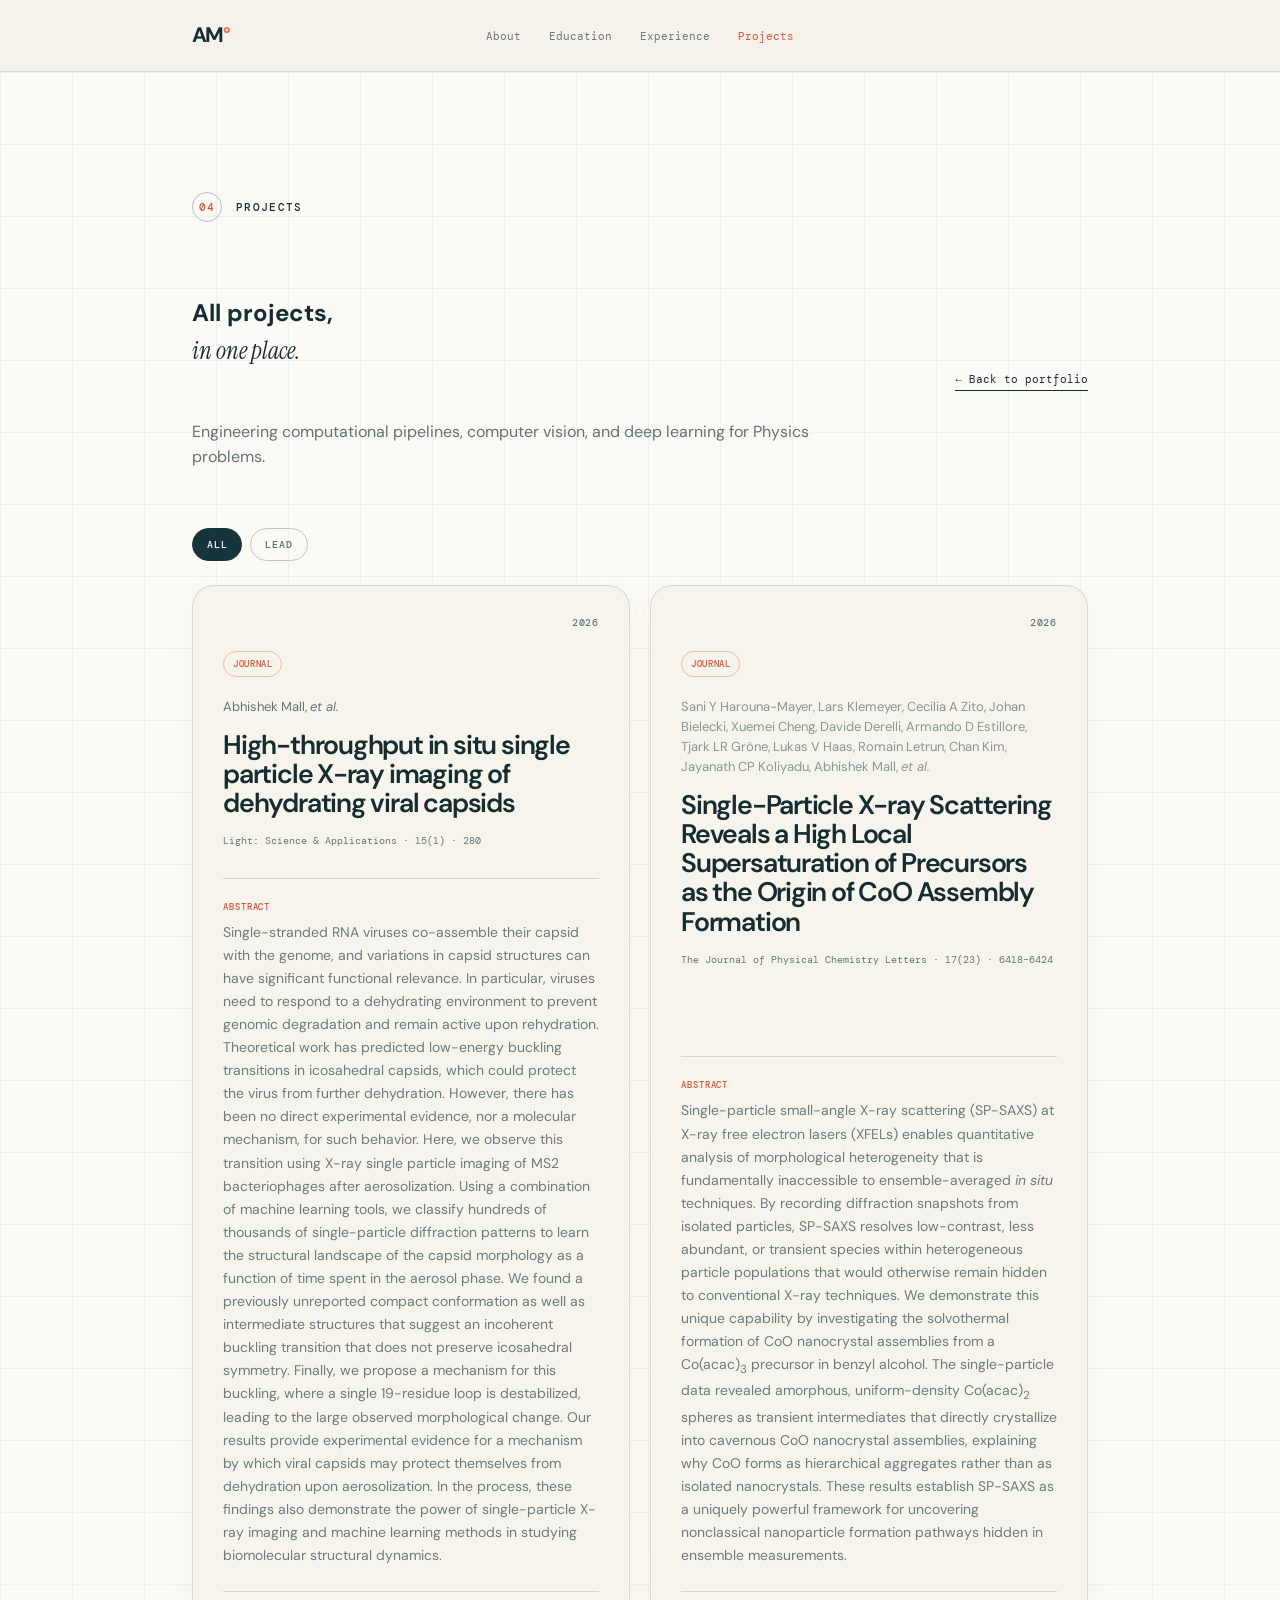
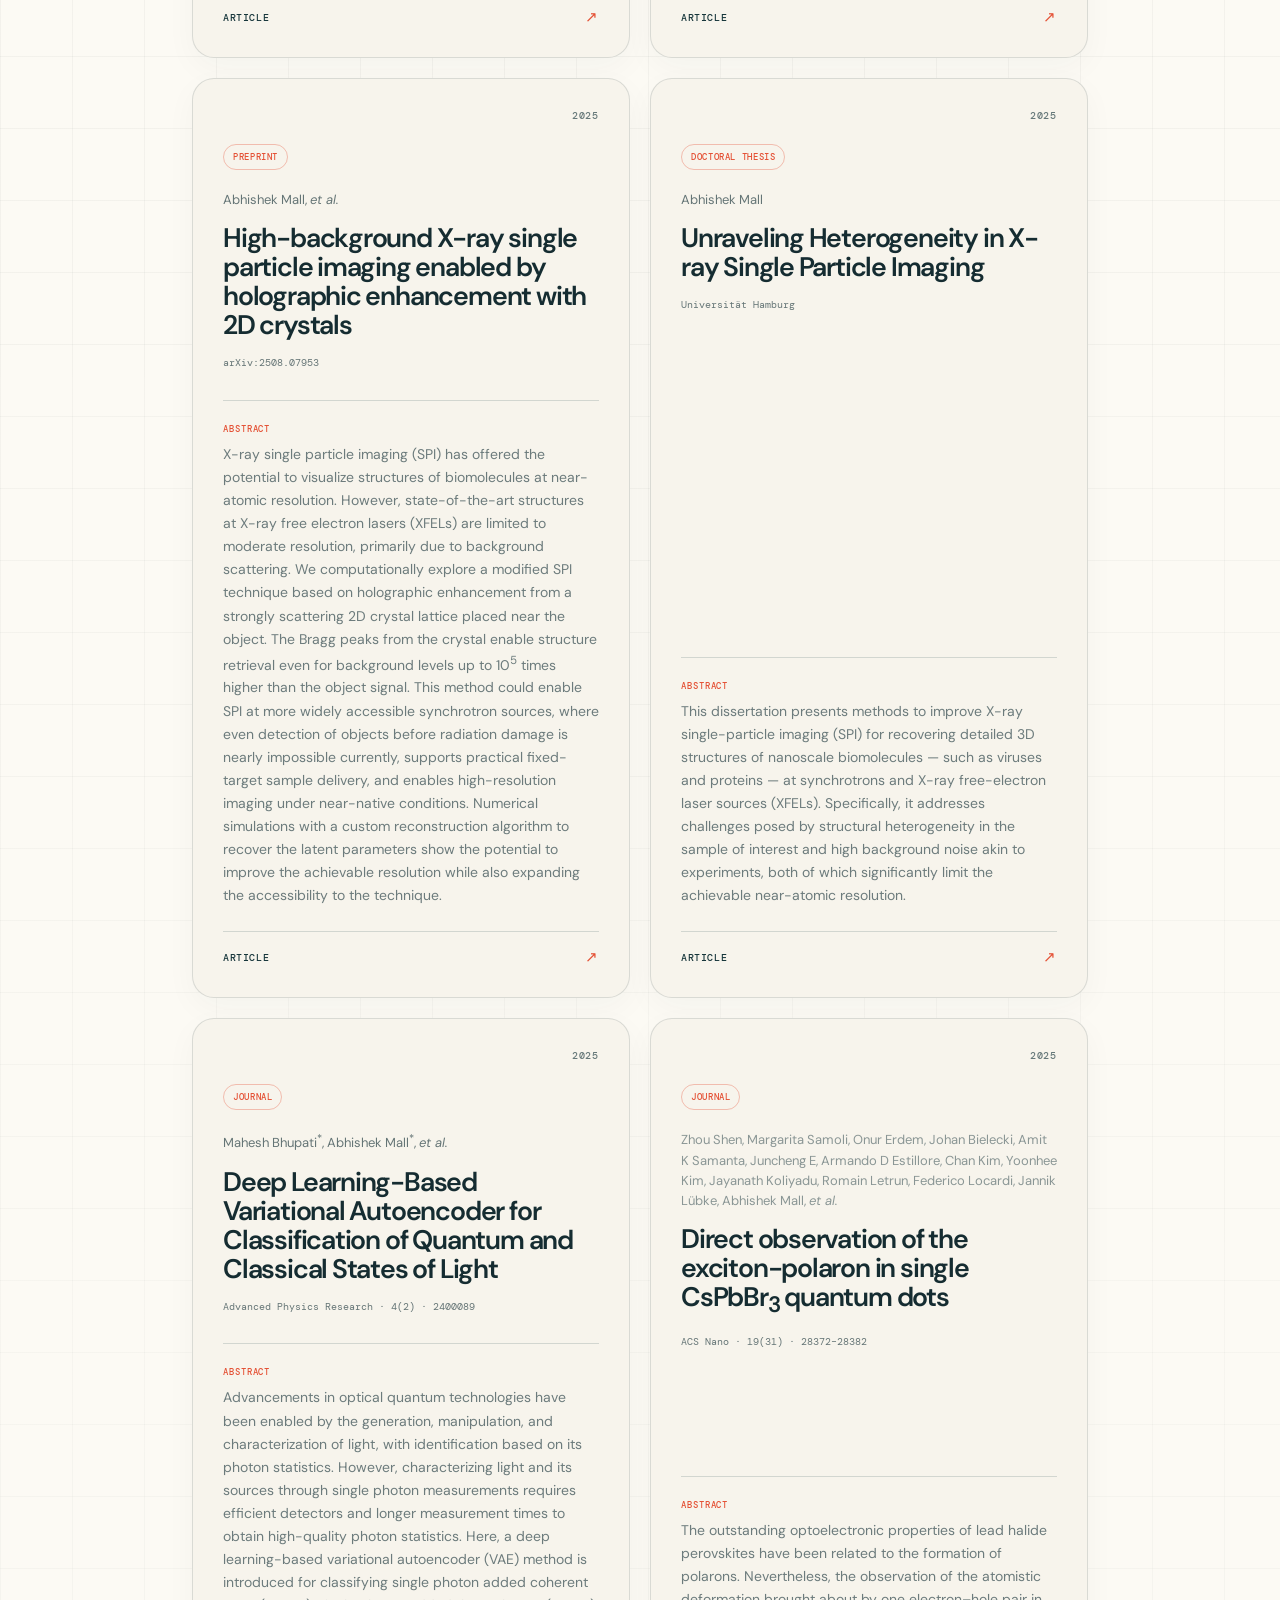
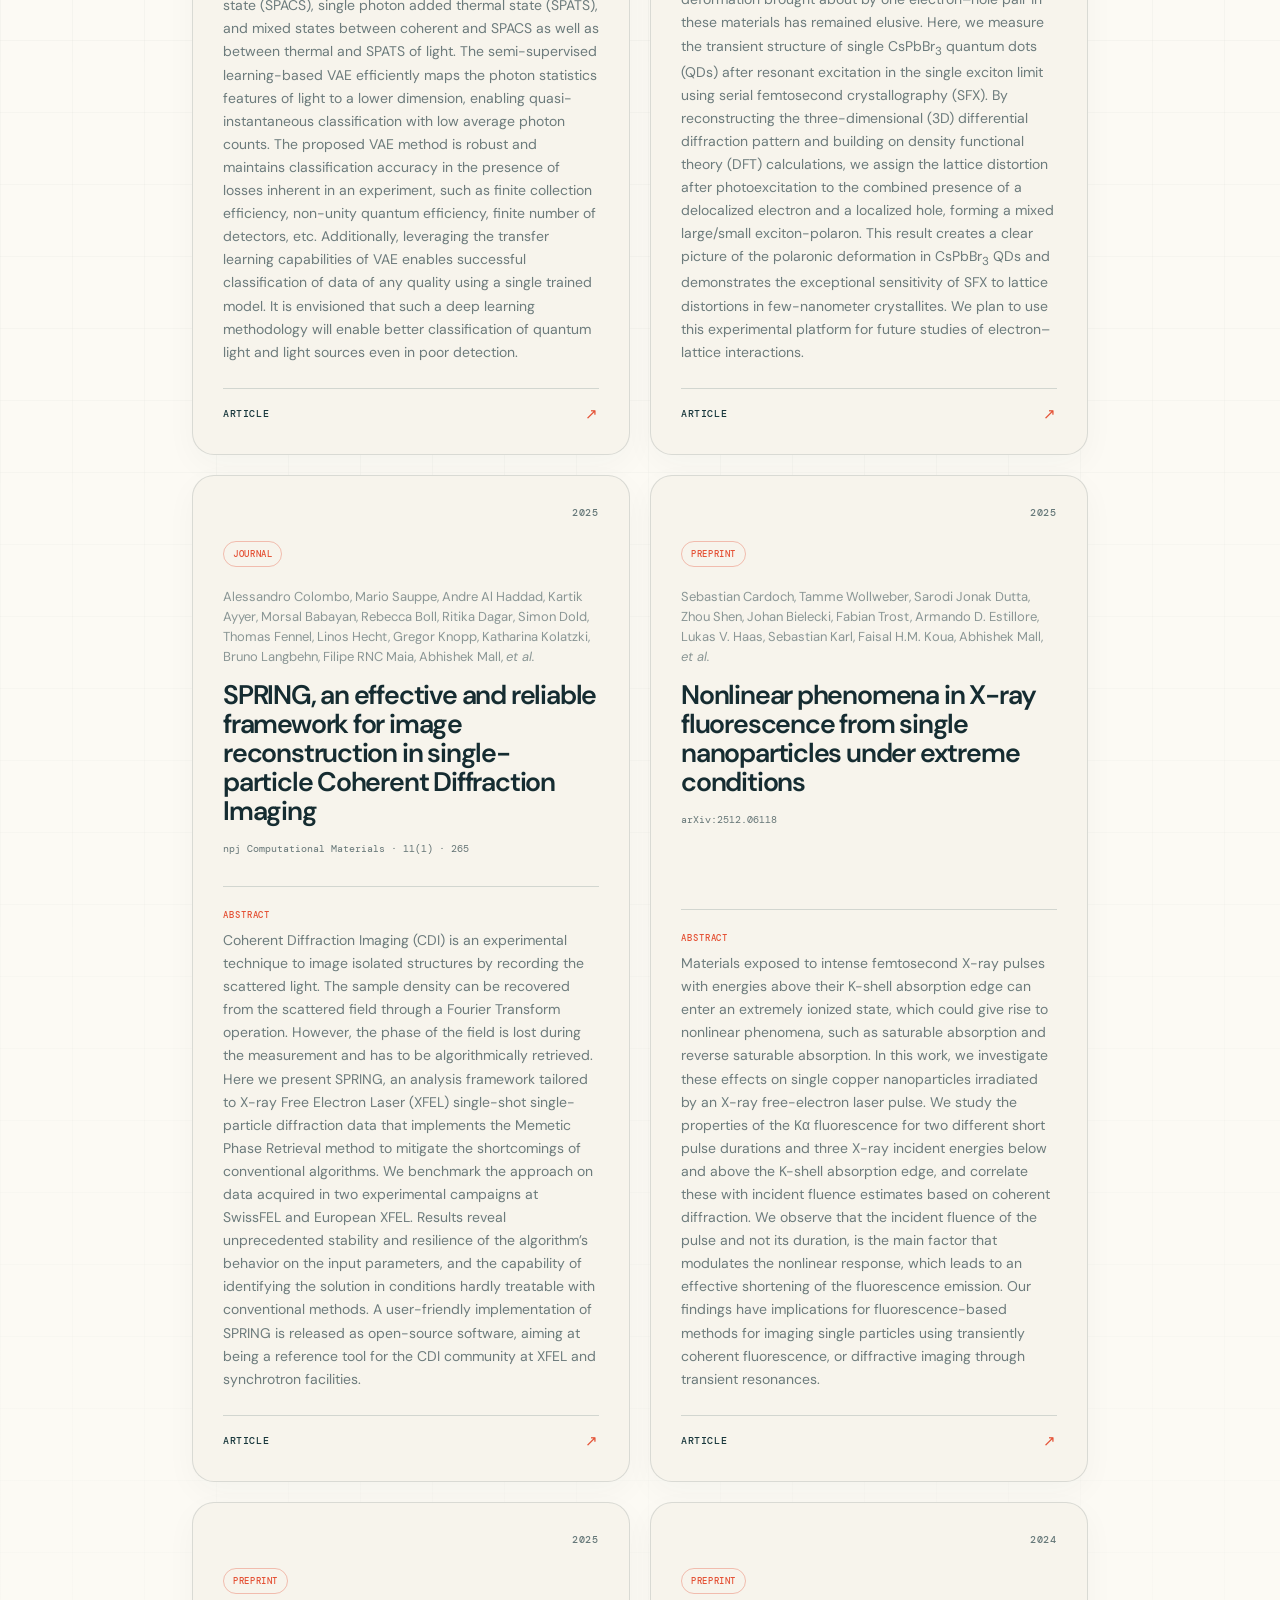
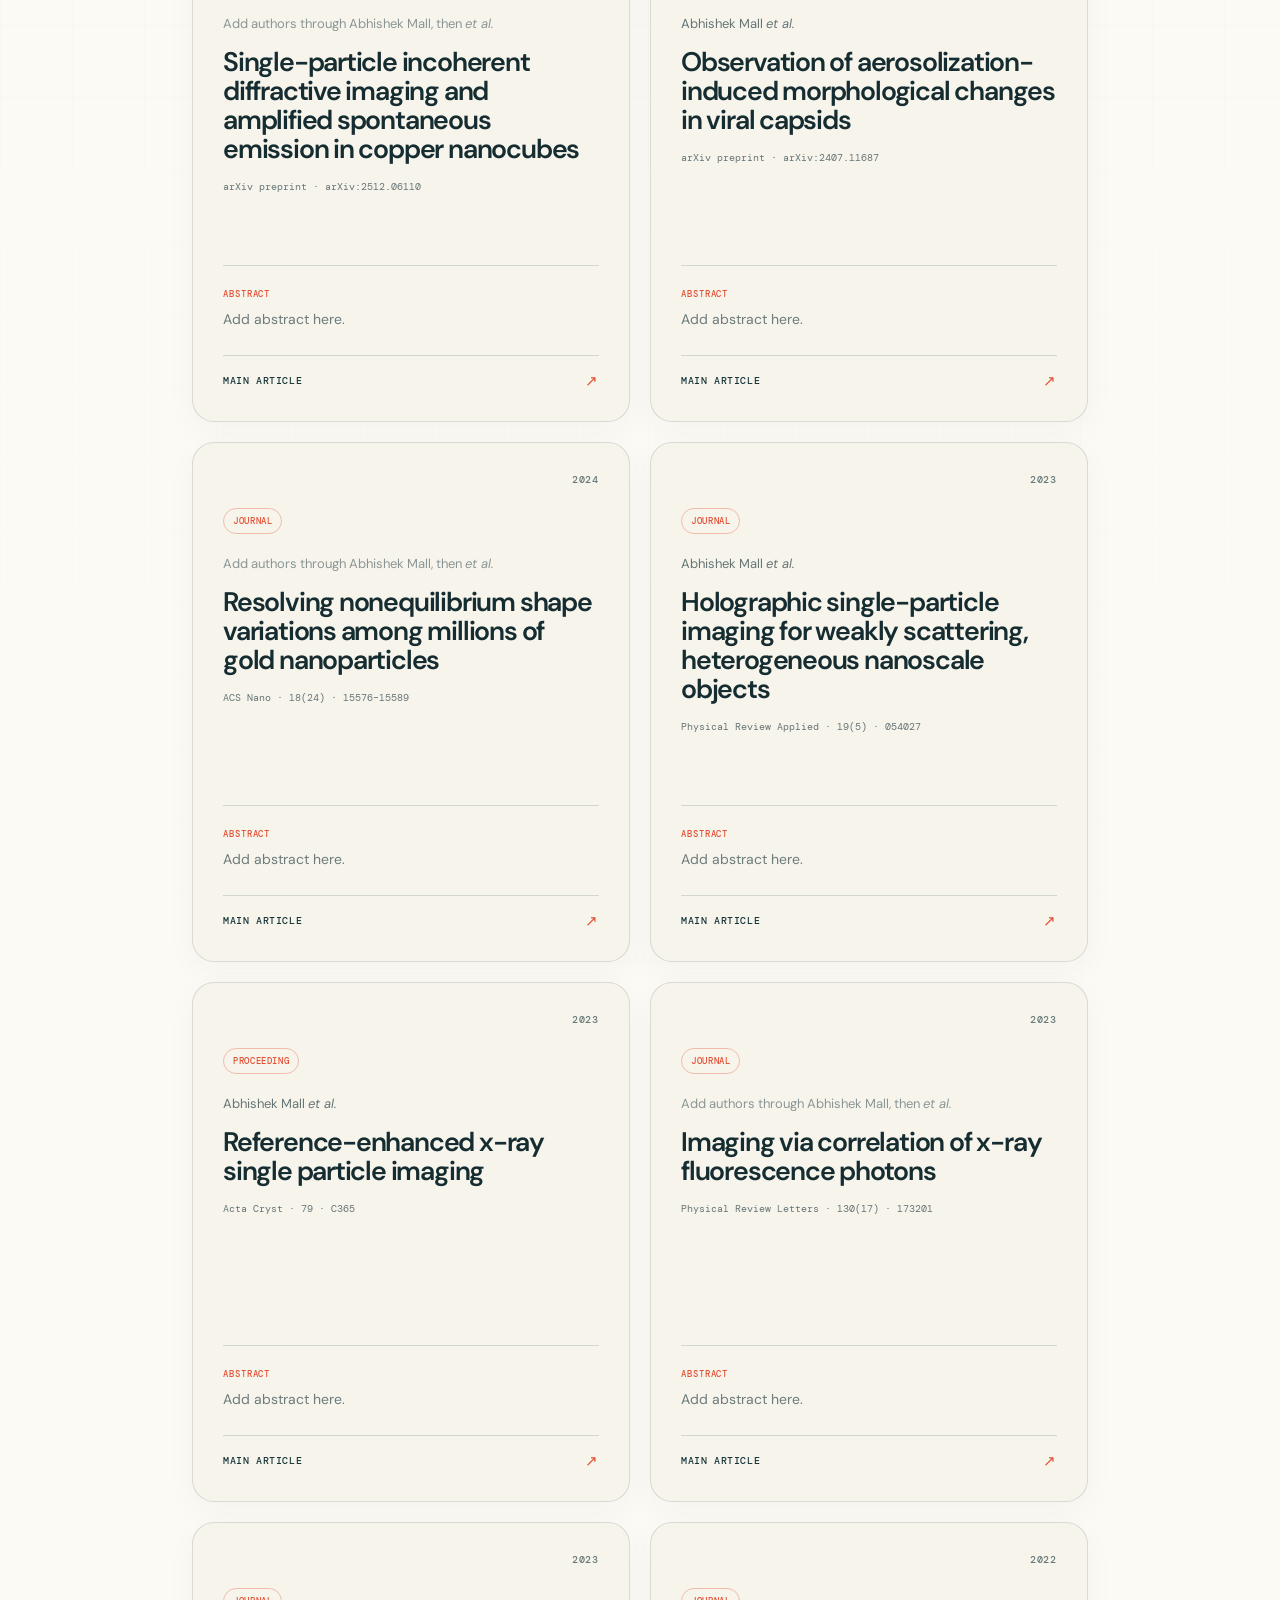
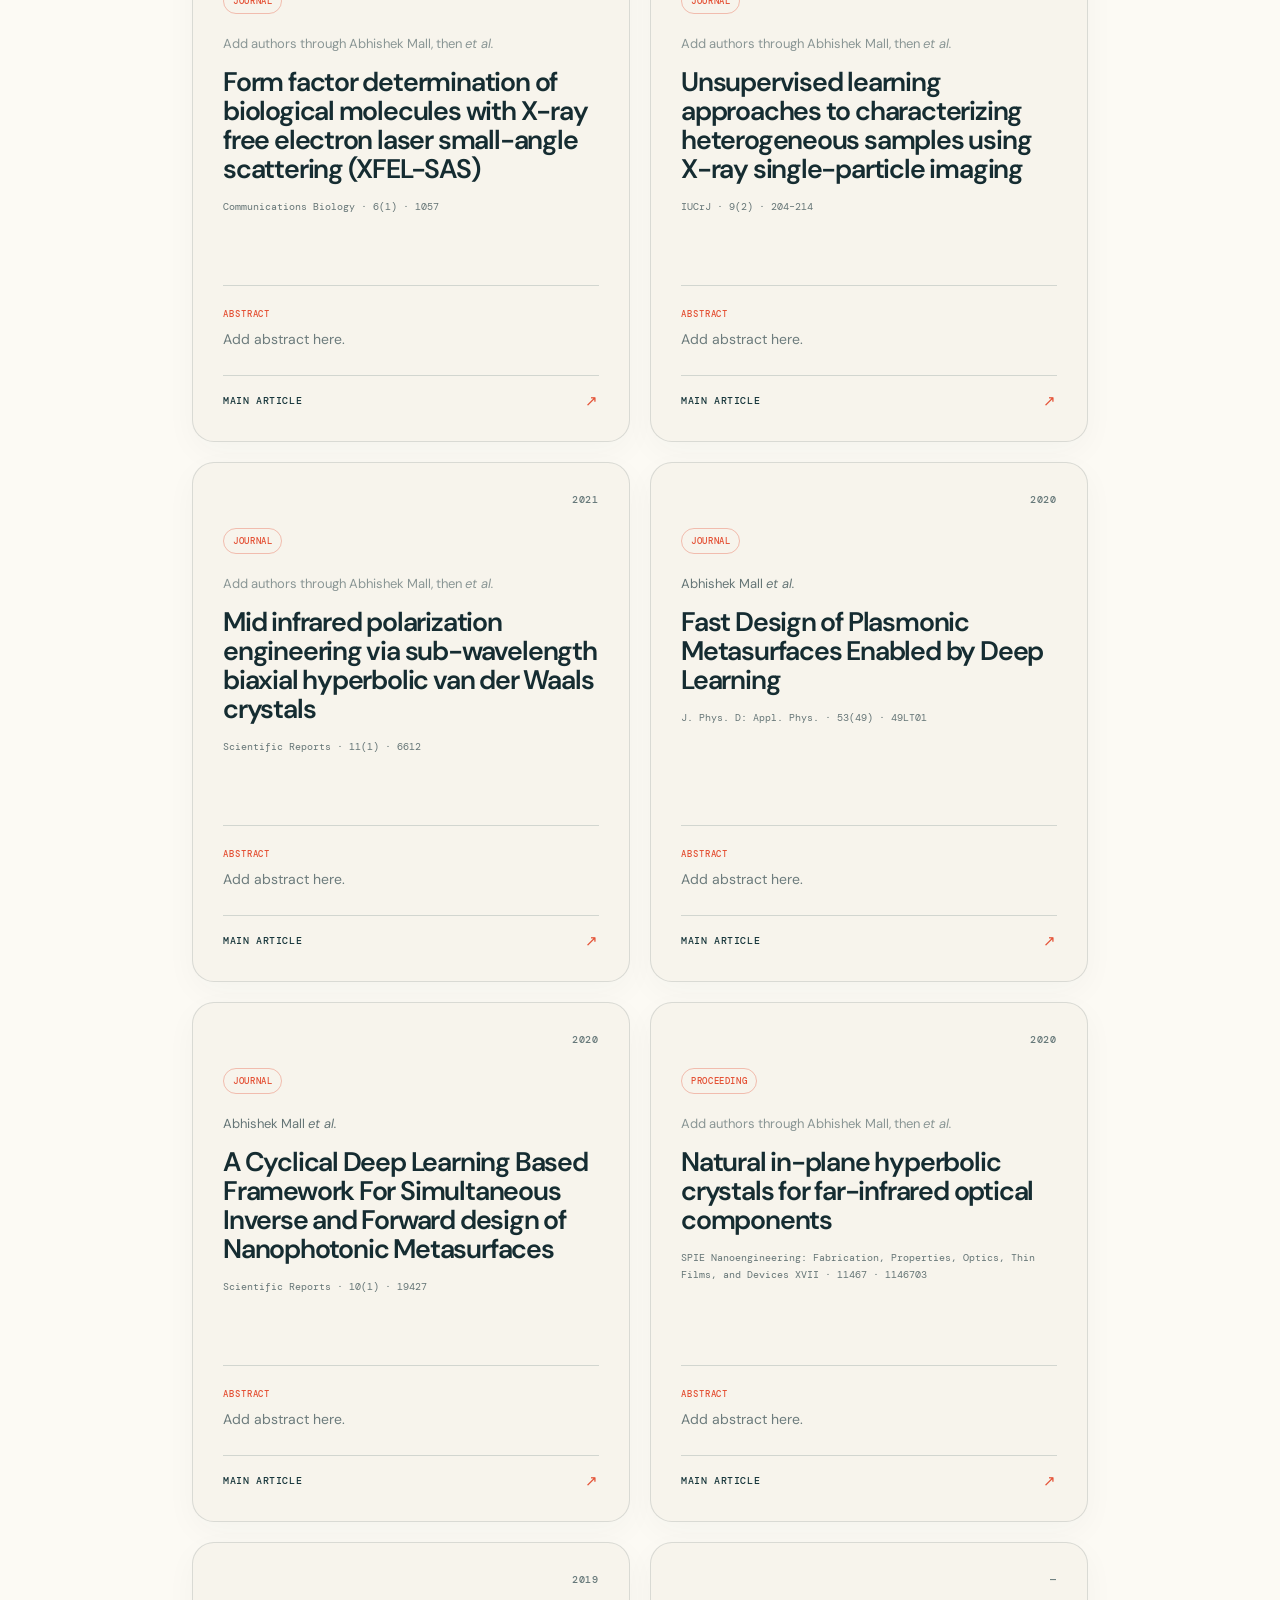
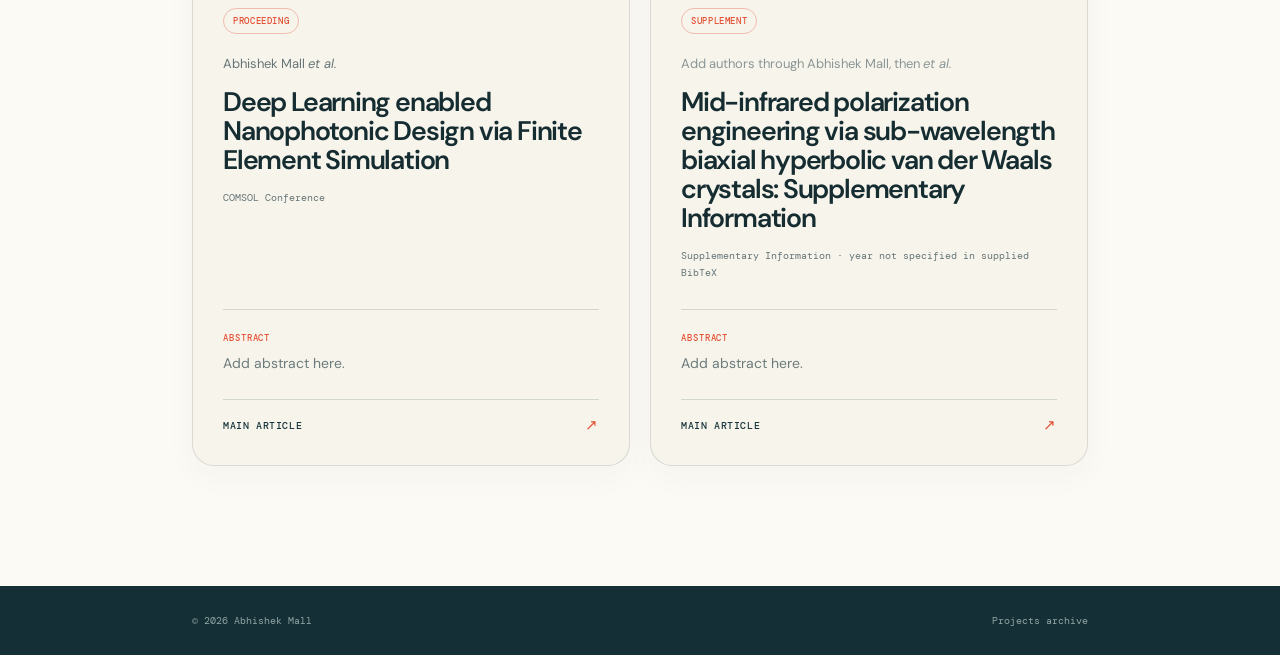
==== project.html @ caa4e77a "Revise abstract in project.html for improved readability Updated the abstract text for clarity and f" ====
<!doctype html>
<html lang="en">
<head>
  <meta charset="utf-8">
  <meta name="viewport" content="width=device-width,initial-scale=1">
  <meta name="description" content="Projects by Abhishek Mall across X-ray imaging, machine learning, nanophotonics and scientific computing.">
  <title>Projects — Abhishek Mall</title>
  <link rel="preconnect" href="https://fonts.googleapis.com">
  <link rel="preconnect" href="https://fonts.gstatic.com" crossorigin>
  <link href="https://fonts.googleapis.com/css2?family=DM+Mono:wght@400;500&amp;family=DM+Sans:wght@400;500;600;700&amp;family=Instrument+Serif:ital@0;1&amp;display=swap" rel="stylesheet">
  <link rel="stylesheet" href="css/base.css">
    <link rel="stylesheet" href="css/header.css">
    <link rel="stylesheet" href="css/hero.css">
    <link rel="stylesheet" href="css/about.css">
    <link rel="stylesheet" href="css/education.css">
    <link rel="stylesheet" href="css/experience.css">
    <link rel="stylesheet" href="css/projects.css">
    <link rel="stylesheet" href="css/contact.css">
    <link rel="stylesheet" href="css/responsive.css">
</head>
<body>
  <header>
    <a class="logo" href="index.html#top">AM<span>°</span></a>
    <button class="menu-toggle" type="button" aria-expanded="false" aria-controls="site-nav" aria-label="Open navigation"><span></span><span></span></button>
    <nav id="site-nav">
      <a href="index.html#about">About</a>
      <a href="index.html#education">Education</a>
      <a href="index.html#experience">Experience</a>
      <a class="active" href="project.html">Projects</a>
    </nav>
  </header>

  <main class="all-projects-page">
    <section class="all-projects-hero section">
      <div class="section-tag"><span>04</span> PROJECTS</div>
      <div class="research-head all-projects-head">
        <h2>All projects,<br><em>in one place.</em></h2>
        <a href="index.html#work">← Back to portfolio</a>
      </div>
      <p class="all-projects-intro">
        Engineering computational pipelines, computer vision, and deep learning for Physics problems.
      </p>

      <div class="project-archive-controls" aria-label="Project sorting">
        <button class="project-sort active" type="button" data-sort="all">ALL</button>
        <button class="project-sort" type="button" data-sort="lead">LEAD</button>
      </div>

      <div class="project-archive-grid">
        <article class="archive-card" data-lead="true" id="project-01">
          <div class="archive-card-top">
            <span class="archive-year">2026</span>
          </div>

          <div class="archive-badges">
            <span class="archive-type">JOURNAL</span>
          </div>

          <p class="archive-authors">Abhishek Mall, <em>et al.</em></p>

          <h2>High-throughput in situ single particle X-ray imaging of dehydrating viral capsids</h2>

          <p class="archive-publication">Light: Science &amp; Applications · 15(1) · 280</p>

          <div class="archive-abstract">
            <span>ABSTRACT</span>
            <p>Single-stranded RNA viruses co-assemble their capsid with the genome, and variations in capsid structures can have significant functional relevance. 
              In particular, viruses need to respond to a dehydrating environment to prevent genomic degradation and remain active upon rehydration. 
              Theoretical work has predicted low-energy buckling transitions in icosahedral capsids, which could protect the virus from further dehydration. 
              However, there has been no direct experimental evidence, nor a molecular mechanism, for such behavior. 
              Here, we observe this transition using X-ray single particle imaging of MS2 bacteriophages after aerosolization. 
              Using a combination of machine learning tools, we classify hundreds of thousands of single-particle diffraction patterns to learn the structural landscape of the capsid morphology as a function of time spent in the aerosol phase.
              We found a previously unreported compact conformation as well as intermediate structures that suggest an incoherent buckling transition that does not preserve icosahedral symmetry.
              Finally, we propose a mechanism for this buckling, where a single 19-residue loop is destabilized, leading to the large observed morphological change. 
              Our results provide experimental evidence for a mechanism by which viral capsids may protect themselves from dehydration upon aerosolization. 
              In the process, these findings also demonstrate the power of single-particle X-ray imaging and machine learning methods in studying biomolecular structural dynamics.</p>
          </div>

          <a class="archive-article-link" href="https://www.nature.com/articles/s41377-026-02262-0" target="_blank" rel="noopener">
            Article <span>↗</span>
          </a>
        </article>

        <article class="archive-card" data-lead="false" id="project-02">
          <div class="archive-card-top">
            <span class="archive-year">2026</span>
          </div>

          <div class="archive-badges">
            <span class="archive-type">JOURNAL</span>
          </div>

          <p class="archive-authors"><span class="author-placeholder">Sani Y Harouna-Mayer, Lars Klemeyer, Cecilia A Zito, Johan Bielecki, Xuemei Cheng, Davide Derelli, Armando D Estillore, Tjark LR Gröne, Lukas V Haas, Romain Letrun, Chan Kim, Jayanath CP Koliyadu, Abhishek Mall, <em>et al.</em></span></p>

          <h2>Single-Particle X-ray Scattering Reveals a High Local Supersaturation of Precursors as the Origin of CoO Assembly Formation</h2>

          <p class="archive-publication">The Journal of Physical Chemistry Letters · 17(23) · 6418–6424</p>

          <div class="archive-abstract">
            <span>ABSTRACT</span>
            <p>Single-particle small-angle X-ray scattering (SP-SAXS) at X-ray free electron lasers (XFELs) enables quantitative analysis of morphological heterogeneity that is fundamentally inaccessible to ensemble-averaged <i>in situ</i> techniques. 
              By recording diffraction snapshots from isolated particles, SP-SAXS resolves low-contrast, less abundant, or transient species within heterogeneous particle populations that would otherwise remain hidden to conventional X-ray techniques. 
              We demonstrate this unique capability by investigating the solvothermal formation of CoO nanocrystal assemblies from a Co(acac)<sub>3</sub> precursor in benzyl alcohol. 
              The single-particle data revealed amorphous, uniform-density Co(acac)<sub>2</sub> spheres as transient intermediates that directly crystallize into cavernous CoO nanocrystal assemblies, explaining why CoO forms as hierarchical aggregates rather than as isolated nanocrystals. 
              These results establish SP-SAXS as a uniquely powerful framework for uncovering nonclassical nanoparticle formation pathways hidden in ensemble measurements.</p>
          </div>

          <a class="archive-article-link" href="https://pubs.acs.org/jpclcd/article/17/23/6418/5200942/Single-Particle-X-ray-Scattering-Reveals-a-High" target="_blank" rel="noopener">
            Article <span>↗</span>
          </a>
        </article>

        <article class="archive-card" data-lead="true" id="project-03">
          <div class="archive-card-top">
            <span class="archive-year">2025</span>
          </div>

          <div class="archive-badges">
            <span class="archive-type">PREPRINT</span>
          </div>

          <p class="archive-authors">Abhishek Mall, <em>et al.</em></p>

          <h2>High-background X-ray single particle imaging enabled by holographic enhancement with 2D crystals</h2>

          <p class="archive-publication">arXiv:2508.07953</p>

          <div class="archive-abstract">
            <span>ABSTRACT</span>
            <p>X-ray single particle imaging (SPI) has offered the potential to visualize structures of biomolecules at near-atomic resolution. However, state-of-the-art structures at X-ray free electron lasers (XFELs) are limited to moderate resolution, primarily due to background scattering. 
              We computationally explore a modified SPI technique based on holographic enhancement from a strongly scattering 2D crystal lattice placed near the object. 
              The Bragg peaks from the crystal enable structure retrieval even for background levels up to 10<sup>5</sup> times higher than the object signal. 
              This method could enable SPI at more widely accessible synchrotron sources, where even detection of objects before radiation damage is nearly impossible currently, supports practical fixed-target sample delivery, and enables high-resolution imaging under near-native conditions. 
              Numerical simulations with a custom reconstruction algorithm to recover the latent parameters show the potential to improve the achievable resolution while also expanding the accessibility to the technique.</p>
          </div>

          <a class="archive-article-link" href="https://arxiv.org/abs/2508.07953" target="_blank" rel="noopener">
            Article <span>↗</span>
          </a>
        </article>

        <article class="archive-card" data-lead="true" id="project-04">
          <div class="archive-card-top">
            <span class="archive-year">2025</span>
          </div>

          <div class="archive-badges">
            <span class="archive-type">DOCTORAL THESIS</span>
          </div>

          <p class="archive-authors">Abhishek Mall </p>

          <h2>Unraveling Heterogeneity in X-ray Single Particle Imaging</h2>

          <p class="archive-publication">Universität Hamburg</p>

          <div class="archive-abstract">
            <span>ABSTRACT</span>
            <p>This dissertation presents methods to improve X-ray single-particle imaging (SPI) for recovering detailed 3D structures of nanoscale biomolecules — such as viruses and proteins — at synchrotrons and X-ray free-electron laser sources (XFELs). 
              Specifically, it addresses challenges posed by structural heterogeneity in the sample of interest and high background noise akin to experiments, both of which significantly limit the achievable near-atomic resolution.</p>
          </div>

          <a class="archive-article-link" href="https://ediss.sub.uni-hamburg.de/bitstream/ediss/11978/1/Thesis_ABHISHEKMALL_Submission.pdf" target="_blank" rel="noopener">
            Article <span>↗</span>
          </a>
        </article>

        <article class="archive-card" data-lead="true" id="project-05">
          <div class="archive-card-top">
            <span class="archive-year">2025</span>
          </div>

          <div class="archive-badges">
            <span class="archive-type">JOURNAL</span>
          </div>

          <p class="archive-authors">Mahesh Bhupati<sup>*</sup>, Abhishek Mall<sup>*</sup>,  <em>et al.</em></p>

          <h2>Deep Learning-Based Variational Autoencoder for Classification of Quantum and Classical States of Light</h2>

          <p class="archive-publication">Advanced Physics Research · 4(2) · 2400089</p>

          <div class="archive-abstract">
            <span>ABSTRACT</span>
            <p>Advancements in optical quantum technologies have been enabled by the generation, manipulation, and characterization of light, with identification based on its photon statistics. 
              However, characterizing light and its sources through single photon measurements requires efficient detectors and longer measurement times to obtain high-quality photon statistics. 
              Here, a deep learning-based variational autoencoder (VAE) method is introduced for classifying single photon added coherent state (SPACS), single photon added thermal state (SPATS), and mixed states between coherent and SPACS as well as between thermal and SPATS of light. 
              The semi-supervised learning-based VAE efficiently maps the photon statistics features of light to a lower dimension, enabling quasi-instantaneous classification with low average photon counts. 
              The proposed VAE method is robust and maintains classification accuracy in the presence of losses inherent in an experiment, such as finite collection efficiency, non-unity quantum efficiency, finite number of detectors, etc. 
              Additionally, leveraging the transfer learning capabilities of VAE enables successful classification of data of any quality using a single trained model. 
              It is envisioned that such a deep learning methodology will enable better classification of quantum light and light sources even in poor detection.</p>
          </div>

          <a class="archive-article-link" href="https://advanced.onlinelibrary.wiley.com/doi/full/10.1002/apxr.202400089" target="_blank" rel="noopener">
            Article <span>↗</span>
          </a>
        </article>

        <article class="archive-card" data-lead="false" id="project-06">
          <div class="archive-card-top">
            <span class="archive-year">2025</span>
          </div>

          <div class="archive-badges">
            <span class="archive-type">JOURNAL</span>
          </div>

          <p class="archive-authors"><span class="author-placeholder">Zhou Shen, Margarita Samoli, Onur Erdem, Johan Bielecki, Amit K Samanta, Juncheng E, Armando D Estillore, Chan Kim, Yoonhee Kim, Jayanath Koliyadu, Romain Letrun, Federico Locardi, Jannik Lübke, Abhishek Mall, <em>et al.</em></span></p>

          <h2>Direct observation of the exciton-polaron in single CsPbBr<sub>3</sub> quantum dots</h2>

          <p class="archive-publication">ACS Nano · 19(31) · 28372–28382</p>

          <div class="archive-abstract">
            <span>ABSTRACT</span>
            <p>The outstanding optoelectronic properties of lead halide perovskites have been related to the formation of polarons. 
              Nevertheless, the observation of the atomistic deformation brought about by one electron–hole pair in these materials has remained elusive. 
              Here, we measure the transient structure of single CsPbBr<sub>3</sub> quantum dots (QDs) after resonant excitation in the single exciton limit using serial femtosecond crystallography (SFX). 
              By reconstructing the three-dimensional (3D) differential diffraction pattern and building on density functional theory (DFT) calculations, we assign the lattice distortion after photoexcitation to the combined presence of a delocalized electron and a localized hole, 
              forming a mixed large/small exciton-polaron. This result creates a clear picture of the polaronic deformation in CsPbBr<sub>3</sub> QDs and demonstrates the exceptional sensitivity of SFX to lattice distortions in few-nanometer crystallites. 
              We plan to use this experimental platform for future studies of electron–lattice interactions.</p>
          </div>

          <a class="archive-article-link" href="https://pubs.acs.org/ancac3/article/19/31/28372/3755840/Direct-Observation-of-the-Exciton-Polaron-in" target="_blank" rel="noopener">
            Article <span>↗</span>
          </a>
        </article>

        <article class="archive-card" data-lead="false" id="project-07">
          <div class="archive-card-top">
            <span class="archive-year">2025</span>
          </div>

          <div class="archive-badges">
            <span class="archive-type">JOURNAL</span>
          </div>

          <p class="archive-authors"><span class="author-placeholder">Alessandro Colombo, Mario Sauppe, Andre Al Haddad, Kartik Ayyer, Morsal Babayan, Rebecca Boll, Ritika Dagar, Simon Dold, Thomas Fennel, Linos Hecht, Gregor Knopp, Katharina Kolatzki, Bruno Langbehn, Filipe RNC Maia, Abhishek Mall, <em>et al.</em></span></p>

          <h2>SPRING, an effective and reliable framework for image reconstruction in single-particle Coherent Diffraction Imaging</h2>

          <p class="archive-publication">npj Computational Materials · 11(1) · 265</p>

          <div class="archive-abstract">
            <span>ABSTRACT</span>
            <p>Coherent Diffraction Imaging (CDI) is an experimental technique to image isolated structures by recording the scattered light. The sample density can be recovered from the scattered field through a Fourier Transform operation. 
              However, the phase of the field is lost during the measurement and has to be algorithmically retrieved. 
              Here we present SPRING, an analysis framework tailored to X-ray Free Electron Laser (XFEL) single-shot single-particle diffraction data that implements the Memetic Phase Retrieval method to mitigate the shortcomings of conventional algorithms. 
              We benchmark the approach on data acquired in two experimental campaigns at SwissFEL and European XFEL. 
              Results reveal unprecedented stability and resilience of the algorithm’s behavior on the input parameters, and the capability of identifying the solution in conditions hardly treatable with conventional methods. 
              A user-friendly implementation of SPRING is released as open-source software, aiming at being a reference tool for the CDI community at XFEL and synchrotron facilities.</p>
          </div>

          <a class="archive-article-link" href="https://www.nature.com/articles/s41524-025-01661-y" target="_blank" rel="noopener">
            Article <span>↗</span>
          </a>
        </article>

        <article class="archive-card" data-lead="false" id="project-09">
          <div class="archive-card-top">
            <span class="archive-year">2025</span>
          </div>

          <div class="archive-badges">
            <span class="archive-type">PREPRINT</span>
          </div>

          <p class="archive-authors"><span class="author-placeholder">Sebastian Cardoch, Tamme Wollweber, Sarodi Jonak Dutta, Zhou Shen, Johan Bielecki, Fabian Trost, Armando D. Estillore, Lukas V. Haas, Sebastian Karl, Faisal H.M. Koua, Abhishek Mall, <em>et al.</em></span></p>

          <h2>Nonlinear phenomena in X-ray fluorescence from single nanoparticles under extreme conditions</h2>

          <p class="archive-publication">arXiv:2512.06118</p>

          <div class="archive-abstract">
            <span>ABSTRACT</span>
            <p>Materials exposed to intense femtosecond X-ray pulses with energies above their K-shell absorption edge can enter an extremely ionized state, which could give rise to nonlinear phenomena, such as saturable absorption and reverse saturable absorption. 
              In this work, we investigate these effects on single copper nanoparticles irradiated by an X-ray free-electron laser pulse. 
              We study the properties of the K&alpha; fluorescence for two different short pulse durations and three X-ray incident energies below and above the K-shell absorption edge, and correlate these with incident fluence estimates based on coherent diffraction. 
              We observe that the incident fluence of the pulse and not its duration, is the main factor that modulates the nonlinear response, which leads to an effective shortening of the fluorescence emission. 
              Our findings have implications for fluorescence-based methods for imaging single particles using transiently coherent fluorescence, or diffractive imaging through transient resonances.</p>
          </div>

          <a class="archive-article-link" href="https://arxiv.org/abs/2512.06118" target="_blank" rel="noopener">
            Article <span>↗</span>
          </a>
        </article>

        <article class="archive-card" data-lead="false" id="project-10">
          <div class="archive-card-top">
            <span class="archive-year">2025</span>
          </div>

          <div class="archive-badges">
            <span class="archive-type">PREPRINT</span>
          </div>

          <p class="archive-authors"><span class="author-placeholder">Add authors through Abhishek Mall, then <em>et al.</em></span></p>

          <h2>Single-particle incoherent diffractive imaging and amplified spontaneous emission in copper nanocubes</h2>

          <p class="archive-publication">arXiv preprint · arXiv:2512.06110</p>

          <div class="archive-abstract">
            <span>ABSTRACT</span>
            <p>Add abstract here.</p>
          </div>

          <a class="archive-article-link" href="#" target="_blank" rel="noopener">
            Main article <span>↗</span>
          </a>
        </article>

        <article class="archive-card" data-lead="true" id="project-11">
          <div class="archive-card-top">
            <span class="archive-year">2024</span>
          </div>

          <div class="archive-badges">
            <span class="archive-type">PREPRINT</span>
          </div>

          <p class="archive-authors">Abhishek Mall <em>et al.</em></p>

          <h2>Observation of aerosolization-induced morphological changes in viral capsids</h2>

          <p class="archive-publication">arXiv preprint · arXiv:2407.11687</p>

          <div class="archive-abstract">
            <span>ABSTRACT</span>
            <p>Add abstract here.</p>
          </div>

          <a class="archive-article-link" href="#" target="_blank" rel="noopener">
            Main article <span>↗</span>
          </a>
        </article>

        <article class="archive-card" data-lead="false" id="project-12">
          <div class="archive-card-top">
            <span class="archive-year">2024</span>
          </div>

          <div class="archive-badges">
            <span class="archive-type">JOURNAL</span>
          </div>

          <p class="archive-authors"><span class="author-placeholder">Add authors through Abhishek Mall, then <em>et al.</em></span></p>

          <h2>Resolving nonequilibrium shape variations among millions of gold nanoparticles</h2>

          <p class="archive-publication">ACS Nano · 18(24) · 15576–15589</p>

          <div class="archive-abstract">
            <span>ABSTRACT</span>
            <p>Add abstract here.</p>
          </div>

          <a class="archive-article-link" href="#" target="_blank" rel="noopener">
            Main article <span>↗</span>
          </a>
        </article>

        <article class="archive-card" data-lead="true" id="project-13">
          <div class="archive-card-top">
            <span class="archive-year">2023</span>
          </div>

          <div class="archive-badges">
            <span class="archive-type">JOURNAL</span>
          </div>

          <p class="archive-authors">Abhishek Mall <em>et al.</em></p>

          <h2>Holographic single-particle imaging for weakly scattering, heterogeneous nanoscale objects</h2>

          <p class="archive-publication">Physical Review Applied · 19(5) · 054027</p>

          <div class="archive-abstract">
            <span>ABSTRACT</span>
            <p>Add abstract here.</p>
          </div>

          <a class="archive-article-link" href="#" target="_blank" rel="noopener">
            Main article <span>↗</span>
          </a>
        </article>

        <article class="archive-card" data-lead="true" id="project-14">
          <div class="archive-card-top">
            <span class="archive-year">2023</span>
          </div>

          <div class="archive-badges">
            <span class="archive-type">PROCEEDING</span>
          </div>

          <p class="archive-authors">Abhishek Mall <em>et al.</em></p>

          <h2>Reference-enhanced x-ray single particle imaging</h2>

          <p class="archive-publication">Acta Cryst · 79 · C365</p>

          <div class="archive-abstract">
            <span>ABSTRACT</span>
            <p>Add abstract here.</p>
          </div>

          <a class="archive-article-link" href="#" target="_blank" rel="noopener">
            Main article <span>↗</span>
          </a>
        </article>

        <article class="archive-card" data-lead="false" id="project-15">
          <div class="archive-card-top">
            <span class="archive-year">2023</span>
          </div>

          <div class="archive-badges">
            <span class="archive-type">JOURNAL</span>
          </div>

          <p class="archive-authors"><span class="author-placeholder">Add authors through Abhishek Mall, then <em>et al.</em></span></p>

          <h2>Imaging via correlation of x-ray fluorescence photons</h2>

          <p class="archive-publication">Physical Review Letters · 130(17) · 173201</p>

          <div class="archive-abstract">
            <span>ABSTRACT</span>
            <p>Add abstract here.</p>
          </div>

          <a class="archive-article-link" href="#" target="_blank" rel="noopener">
            Main article <span>↗</span>
          </a>
        </article>

        <article class="archive-card" data-lead="false" id="project-16">
          <div class="archive-card-top">
            <span class="archive-year">2023</span>
          </div>

          <div class="archive-badges">
            <span class="archive-type">JOURNAL</span>
          </div>

          <p class="archive-authors"><span class="author-placeholder">Add authors through Abhishek Mall, then <em>et al.</em></span></p>

          <h2>Form factor determination of biological molecules with X-ray free electron laser small-angle scattering (XFEL-SAS)</h2>

          <p class="archive-publication">Communications Biology · 6(1) · 1057</p>

          <div class="archive-abstract">
            <span>ABSTRACT</span>
            <p>Add abstract here.</p>
          </div>

          <a class="archive-article-link" href="#" target="_blank" rel="noopener">
            Main article <span>↗</span>
          </a>
        </article>

        <article class="archive-card" data-lead="false" id="project-17">
          <div class="archive-card-top">
            <span class="archive-year">2022</span>
          </div>

          <div class="archive-badges">
            <span class="archive-type">JOURNAL</span>
          </div>

          <p class="archive-authors"><span class="author-placeholder">Add authors through Abhishek Mall, then <em>et al.</em></span></p>

          <h2>Unsupervised learning approaches to characterizing heterogeneous samples using X-ray single-particle imaging</h2>

          <p class="archive-publication">IUCrJ · 9(2) · 204–214</p>

          <div class="archive-abstract">
            <span>ABSTRACT</span>
            <p>Add abstract here.</p>
          </div>

          <a class="archive-article-link" href="#" target="_blank" rel="noopener">
            Main article <span>↗</span>
          </a>
        </article>

        <article class="archive-card" data-lead="false" id="project-18">
          <div class="archive-card-top">
            <span class="archive-year">2021</span>
          </div>

          <div class="archive-badges">
            <span class="archive-type">JOURNAL</span>
          </div>

          <p class="archive-authors"><span class="author-placeholder">Add authors through Abhishek Mall, then <em>et al.</em></span></p>

          <h2>Mid infrared polarization engineering via sub-wavelength biaxial hyperbolic van der Waals crystals</h2>

          <p class="archive-publication">Scientific Reports · 11(1) · 6612</p>

          <div class="archive-abstract">
            <span>ABSTRACT</span>
            <p>Add abstract here.</p>
          </div>

          <a class="archive-article-link" href="#" target="_blank" rel="noopener">
            Main article <span>↗</span>
          </a>
        </article>

        <article class="archive-card" data-lead="true" id="project-19">
          <div class="archive-card-top">
            <span class="archive-year">2020</span>
          </div>

          <div class="archive-badges">
            <span class="archive-type">JOURNAL</span>
          </div>

          <p class="archive-authors">Abhishek Mall <em>et al.</em></p>

          <h2>Fast Design of Plasmonic Metasurfaces Enabled by Deep Learning</h2>

          <p class="archive-publication">J. Phys. D: Appl. Phys. · 53(49) · 49LT01</p>

          <div class="archive-abstract">
            <span>ABSTRACT</span>
            <p>Add abstract here.</p>
          </div>

          <a class="archive-article-link" href="#" target="_blank" rel="noopener">
            Main article <span>↗</span>
          </a>
        </article>

        <article class="archive-card" data-lead="true" id="project-20">
          <div class="archive-card-top">
            <span class="archive-year">2020</span>
          </div>

          <div class="archive-badges">
            <span class="archive-type">JOURNAL</span>
          </div>

          <p class="archive-authors">Abhishek Mall <em>et al.</em></p>

          <h2>A Cyclical Deep Learning Based Framework For Simultaneous Inverse and Forward design of Nanophotonic Metasurfaces</h2>

          <p class="archive-publication">Scientific Reports · 10(1) · 19427</p>

          <div class="archive-abstract">
            <span>ABSTRACT</span>
            <p>Add abstract here.</p>
          </div>

          <a class="archive-article-link" href="#" target="_blank" rel="noopener">
            Main article <span>↗</span>
          </a>
        </article>

        <article class="archive-card" data-lead="false" id="project-21">
          <div class="archive-card-top">
            <span class="archive-year">2020</span>
          </div>

          <div class="archive-badges">
            <span class="archive-type">PROCEEDING</span>
          </div>

          <p class="archive-authors"><span class="author-placeholder">Add authors through Abhishek Mall, then <em>et al.</em></span></p>

          <h2>Natural in-plane hyperbolic crystals for far-infrared optical components</h2>

          <p class="archive-publication">SPIE Nanoengineering: Fabrication, Properties, Optics, Thin Films, and Devices XVII · 11467 · 1146703</p>

          <div class="archive-abstract">
            <span>ABSTRACT</span>
            <p>Add abstract here.</p>
          </div>

          <a class="archive-article-link" href="#" target="_blank" rel="noopener">
            Main article <span>↗</span>
          </a>
        </article>

        <article class="archive-card" data-lead="true" id="project-22">
          <div class="archive-card-top">
            <span class="archive-year">2019</span>
          </div>

          <div class="archive-badges">
            <span class="archive-type">PROCEEDING</span>
          </div>

          <p class="archive-authors">Abhishek Mall <em>et al.</em></p>

          <h2>Deep Learning enabled Nanophotonic Design via Finite Element Simulation</h2>

          <p class="archive-publication">COMSOL Conference</p>

          <div class="archive-abstract">
            <span>ABSTRACT</span>
            <p>Add abstract here.</p>
          </div>

          <a class="archive-article-link" href="#" target="_blank" rel="noopener">
            Main article <span>↗</span>
          </a>
        </article>

        <article class="archive-card" data-lead="false" id="project-23">
          <div class="archive-card-top">
            <span class="archive-year">—</span>
          </div>

          <div class="archive-badges">
            <span class="archive-type">SUPPLEMENT</span>
          </div>

          <p class="archive-authors"><span class="author-placeholder">Add authors through Abhishek Mall, then <em>et al.</em></span></p>

          <h2>Mid-infrared polarization engineering via sub-wavelength biaxial hyperbolic van der Waals crystals: Supplementary Information</h2>

          <p class="archive-publication">Supplementary Information · year not specified in supplied BibTeX</p>

          <div class="archive-abstract">
            <span>ABSTRACT</span>
            <p>Add abstract here.</p>
          </div>

          <a class="archive-article-link" href="#" target="_blank" rel="noopener">
            Main article <span>↗</span>
          </a>
        </article>
      </div>
    </section>
  </main>

  <footer>
    <span>© 2026 Abhishek Mall</span>
    <span>Projects archive</span>
  </footer>
    <script src="js/navigation.js"></script>
    <script src="js/project-sort.js"></script>
</body>
</html>
---- css/base.css ----
/* Base & Resets */
* {
  box-sizing: border-box;
}

html {
  scroll-behavior: smooth;
}

body {
  margin: 0;
  background: #f2f0e9;
  color: #152c31;
  font-family: "DM Sans", sans-serif;
  line-height: 1.6;
  overflow-x: hidden;
}

a {
  color: inherit;
  text-decoration: none;
}

em {
  font-family: "Instrument Serif", serif;
  font-weight: 400;
}

::selection {
  background: #ff6b4a;
  color: #fff;
}

.progress {
  position: fixed;
  z-index: 100;
  top: 0;
  left: 0;
  height: 3px;
  width: 0;
  background: #ff6b4a;
}

/* Common Layout Components */
.section {
  position: relative;
  isolation: isolate;
  padding: 120px max(6vw, 32px);
  scroll-margin-top: 72px;
}

/* Global fading square-grid texture
   Matches the Hero grid geometry and fade. */
.section::before {
  content: "";
  position: absolute;
  inset: 0;
  z-index: 0;
  pointer-events: none;

  background:
    linear-gradient(rgba(21, 44, 49, .055) 1px, transparent 1px),
    linear-gradient(90deg, rgba(21, 44, 49, .055) 1px, transparent 1px);

  background-size: 72px 72px;

  mask-image: linear-gradient(to bottom, #000, transparent 70%);
  -webkit-mask-image: linear-gradient(to bottom, #000, transparent 70%);
}

/* Keep section content above the grid layer */
.section > * {
  position: relative;
  z-index: 1;
}

/* Same geometry on dark sections, with light grid lines */
.experience::before,
.contact::before {
  background:
    linear-gradient(rgba(255, 255, 255, .055) 1px, transparent 1px),
    linear-gradient(90deg, rgba(255, 255, 255, .055) 1px, transparent 1px);

  background-size: 72px 72px;
}

.section-tag {
  font: 500 11px "DM Mono", monospace;
  letter-spacing: .12em;
  display: flex;
  gap: 14px;
  align-items: center;
  margin-bottom: 72px;
}

.section-tag span {
  display: grid;
  place-items: center;
  width: 30px;
  height: 30px;
  border: 1px solid #b7bfba;
  border-radius: 50%;
  color: #e45135;
}

.section-tag.light {
  color: #d7e2df;
}

.section-tag.light span {
  border-color: #4f676c;
  color: #ff8a6e;
}

h1,
h2,
h3,
p {
  margin-top: 0;
}
---- css/header.css ----
/* Header & Navigation */
header {
  position: fixed;
  z-index: 50;
  top: 0;
  left: 0;
  right: 0;
  height: 72px;
  padding: 0 max(3vw, 24px);
  display: flex;
  align-items: center;
  justify-content: space-between;
  background: rgba(242, 240, 233, .8);
  backdrop-filter: blur(18px);
  border-bottom: 1px solid rgba(21, 44, 49, .12);
}

.logo {
  font-size: 21px;
  font-weight: 700;
  letter-spacing: -.08em;
}

.logo span {
  color: #ff6b4a;
}

.say-hi {
  font: 500 12px "DM Mono", monospace;
  border-bottom: 1px solid #152c31;
  padding-bottom: 4px;
}

nav {
  display: flex;
  gap: 28px;
}

nav a {
  font: 11px "DM Mono", monospace;
  color: #6a7778;
  transition: .2s;
}

nav a:hover,
nav a.active {
  color: #e45135;
}

.menu-toggle {
  display: none;
  background: none;
  border: 0;
  color: #152c31;
  padding: 8px;
  cursor: pointer;
}

.menu-toggle span {
  display: block;
  width: 24px;
  height: 1px;
  background: currentColor;
  transition: transform .2s;
}

.menu-toggle span + span {
  margin-top: 7px;
}
---- css/hero.css ----
/* Hero Section */
.hero {
  min-height: 100vh;
  padding: 130px max(6vw, 32px) 50px;
  display: grid;
  grid-template-columns: minmax(0, 1.25fr) minmax(330px, .75fr) 52px;
  gap: clamp(28px, 5vw, 80px);
  align-items: center;
  background: #f2f0e9;
  position: relative;
  overflow: hidden;
}

.hero:before {
  content: "";
  position: absolute;
  inset: 72px 0 0;
  background: linear-gradient(rgba(21, 44, 49, .055) 1px, transparent 1px),
              linear-gradient(90deg, rgba(21, 44, 49, .055) 1px, transparent 1px);
  background-size: 72px 72px;
  mask-image: linear-gradient(to bottom, #000, transparent 70%);
}

.hero > * {
  position: relative;
}

.overline {
  font: 11px "DM Mono", monospace;
  letter-spacing: .08em;
  color: #697878;
  display: flex;
  align-items: center;
  gap: 10px;
}

.overline i {
  width: 8px;
  height: 8px;
  border-radius: 50%;
  background: #ff6b4a;
  box-shadow: 0 0 0 7px rgba(255, 107, 74, .12);
}

h1 {
  font-size: clamp(64px, 7.4vw, 118px);
  line-height: .88;
  letter-spacing: -.075em;
  margin: 40px 0 38px;
  font-weight: 600;
}

h1 em {
  color: #e45135;
}

.hero-lead {
  font-size: 18px;
  color: #52686a;
  max-width: 620px;
  line-height: 1.75;
}

.hero-actions {
  display: flex;
  gap: 10px;
  margin-top: 32px;
}

.pill {
  padding: 13px 18px;
  border: 1px solid #aeb9b5;
  border-radius: 100px;
  font-size: 13px;
  font-weight: 600;
}

.pill.fill {
  background: #16353a;
  color: #fff;
  border-color: #16353a;
}

.portrait-wrap {
  align-self: center;
  width: min(100%, 360px);
  justify-self: center;
}

.portrait-index {
  font: 10px "DM Mono", monospace;
  color: #788584;
  display: block;
  margin-bottom: 12px;
}

.portrait {
  aspect-ratio: 4/5;
  overflow: hidden;
  border-radius: 48% 48% 3px 3px;
  background: #d4d6d0;
  box-shadow: 18px 18px 0 #ff6b4a;
}

.portrait img {
  width: 100%;
  height: 100%;
  object-fit: cover;
  object-position: center top;
  filter: saturate(.84) contrast(1.03);
}

.portrait-note {
  display: flex;
  justify-content: space-between;
  margin-top: 30px;
  font: 10px "DM Mono", monospace;
  color: #667575;
}

.portrait-note span:last-child {
  color: #e45135;
}

.hero-rail {
  writing-mode: vertical-rl;
  transform: rotate(180deg);
  display: flex;
  gap: 26px;
  font: 10px "DM Mono", monospace;
  color: #7c8988;
  border-left: 1px solid #bbc3bf;
  padding-left: 17px;
}
---- css/about.css ----
/* About Section */
.about {
  display: grid;
  grid-template-columns: .8fr 1.2fr;
  column-gap: 10vw;
  background: #fcfaf4;
  position: relative;
}

.about .section-tag {
  grid-column: 1/-1;
}

.about-lead {
  display: grid;
  grid-template-columns: auto minmax(0, 1fr);
  align-items: center;
  column-gap: clamp(32px, 4vw, 64px);
  position: relative;
}

.giant-letter {
  position: static;
  display: block;
  font: clamp(180px, 20vw, 300px)/.72 "Instrument Serif", serif;
  color: #e8e4d9;
  margin: 0;
}

.about-lead h2 {
  position: relative;
  margin: 0;
  min-width: 0;
  font-size: clamp(50px, 6vw, 88px);
  line-height: .95;
  letter-spacing: -.06em;
}

.about-lead h2 em {
  color: #e45135;
}

.statement {
  font: 36px/1.2 "Instrument Serif", serif;
  color: #1a4147;
  margin-bottom: 36px;
}

.about-body > p:not(.statement) {
  color: #5d7071;
  max-width: 700px;
}

.skills {
  display: flex;
  flex-wrap: wrap;
  gap: 8px;
  margin-top: 30px;
}

.skills span {
  font: 10px "DM Mono", monospace;
  padding: 8px 11px;
  border: 1px solid #c7ccc5;
  border-radius: 100px;
}

.proof-line {
  grid-column: 1/-1;
  display: grid;
  grid-template-columns: repeat(3, 1fr);
  margin-top: 90px;
  border-top: 1px solid #cdd1ca;
}

.proof-line div {
  padding: 28px 0;
  border-right: 1px solid #cdd1ca;
}

.proof-line div + div {
  padding-left: 30px;
}

.proof-line div:last-child {
  border-right: 0;
}

.proof-line b {
  font: 52px/1 "Instrument Serif", serif;
  color: #e45135;
  display: block;
}

.proof-line span {
  font: 10px "DM Mono", monospace;
  color: #758181;
  text-transform: uppercase;
}
---- css/education.css ----
/* =========================================================
   EDUCATION SECTION
========================================================= */

.education {
  background: #dce9e4;
}


/* ---------------------------------------------------------
   Heading
--------------------------------------------------------- */

.education-head {
  display: flex;
  justify-content: space-between;
  align-items: end;
  gap: 50px;
  margin-bottom: 60px;
}

.education-head h2 {
  font-size: clamp(58px, 7vw, 98px);
  line-height: .86;
  letter-spacing: -.07em;
  margin: 0;
}

.education-head h2 em {
  color: #e45135;
}

.education-head p {
  max-width: 410px;
  color: #536c6c;
}


/* ---------------------------------------------------------
   Degree Grid
--------------------------------------------------------- */

.degrees {
  display: grid;
  grid-template-columns: repeat(3, minmax(0, 1fr));
  gap: 20px;
  align-items: stretch;
}


/* ---------------------------------------------------------
   Degree Cards
   Default card = MS + MTech
--------------------------------------------------------- */

.degree {
  width: 100%;
  min-width: 0;
  min-height: 500px;
  height: 100%;
  padding: 32px;

  background: #f5f1e7;
  color: #18383c;

  border: 1px solid rgba(24, 56, 60, .10);
  border-radius: 24px;

  display: flex;
  flex-direction: column;
  justify-content: space-between;

  position: relative;
  overflow: hidden;

  box-shadow:
    0 2px 4px rgba(21, 44, 49, .02),
    0 14px 40px rgba(21, 44, 49, .055);

  transition:
    transform .35s ease,
    box-shadow .35s ease,
    border-color .35s ease;
}

.degree:hover {
  transform: translateY(-6px);

  border-color: rgba(21, 44, 49, .17);

  box-shadow:
    0 4px 8px rgba(21, 44, 49, .03),
    0 22px 50px rgba(21, 44, 49, .09);
}


/* ---------------------------------------------------------
   PhD Card
   Strongest visual card
--------------------------------------------------------- */

.degree-main {
  background: #24484b;
  color: #f7f4ec;

  border-color: rgba(255, 255, 255, .08);
}


/* ---------------------------------------------------------
   BS Physics Card
   Quiet muted sage
--------------------------------------------------------- */

.degree-last {
  background: #d4e1dc;
  color: #18383c;

  border-color: rgba(24, 56, 60, .10);
}


/* ---------------------------------------------------------
   Card Header
--------------------------------------------------------- */

.degree-top {
  display: flex;
  justify-content: space-between;
  gap: 16px;

  font: 10px "DM Mono", monospace;
}

.degree-top i {
  flex-shrink: 0;

  font-style: normal;

  border: 1px solid currentColor;
  border-radius: 100px;

  padding: 3px 7px;
}


/* ---------------------------------------------------------
   Labels / Accents
--------------------------------------------------------- */

.degree small {
  font: 10px "DM Mono", monospace;
  letter-spacing: .1em;

  color: #d95f45;
}

/* PhD accent */
.degree-main small {
  color: #a9cec3;
}

/* BS accent */
.degree-last small {
  color: #496b68;
}


/* ---------------------------------------------------------
   Degree Titles
--------------------------------------------------------- */

.degree h3 {
  font-size: clamp(26px, 2.7vw, 40px);
  line-height: 1.05;
  letter-spacing: -.045em;

  margin: 10px 0 16px;
}

.degree p {
  font-size: 14px;
  color: inherit;
  opacity: .72;
}


/* ---------------------------------------------------------
   Thesis / Focus
--------------------------------------------------------- */

.thesis {
  border-top: 1px solid currentColor;
  padding-top: 18px;
}

.thesis p {
  font-family: "Instrument Serif", serif;
  font-size: 20px;
  line-height: 1.25;

  margin: 8px 0 0;
}


/* ---------------------------------------------------------
   Dual Degree Card
--------------------------------------------------------- */

.degree-dual .degree-content {
  margin: 14px 0;
}

.degree-dual .dual-degrees {
  display: grid;

  grid-template-columns:
    minmax(0, 1fr)
    1px
    minmax(0, 1fr);

  gap: 20px;
  align-items: stretch;

  margin: 16px 0 18px;
}

.dual-degree {
  min-width: 0;

  display: flex;
  flex-direction: column;
  justify-content: flex-start;
}

.dual-degree .degree-code {
  font: 500 11px "DM Mono", monospace;
  letter-spacing: .08em;

  color: #d95f45;

  margin-bottom: 7px;
}

.dual-degree h3 {
  margin: 0;

  font-size: clamp(24px, 2.1vw, 34px);
  line-height: 1;
  letter-spacing: -.045em;

  overflow-wrap: normal;
  word-break: normal;
}

.dual-divider {
  width: 1px;

  background: rgba(24, 56, 60, .18);
}

.degree-school {
  margin: 0;
  max-width: 100%;
}
---- css/experience.css ----
/* Experience Section */
.experience {
  background: #142f35;
  color: #f2f0e9;
}
.experience-shell {
  display: grid;
  grid-template-columns: .85fr 1.15fr;
  gap: 9vw;
}
.experience-title {
  position: sticky;
  top: 120px;
  align-self: start;
}
.experience-title > p:first-child {
  font: 10px "DM Mono", monospace;
  color: #ff8a6e;
}
.experience-title h2 {
  font-size: clamp(48px, 5.4vw, 78px);
  line-height: .94;
  letter-spacing: -.06em;
  margin: 25px 0;
}
.experience-title h2 em { color: #9fd1c6; }
.experience-summary {
  color: #9fb1b1;
  max-width: 470px;
}
.career { border-top: 1px solid #496167; }
.job {
  display: grid;
  grid-template-columns: 120px 1fr;
  gap: 32px;
  padding: 38px 0;
  border-bottom: 1px solid #496167;
  position: relative;
}
.job:before {
  content: "";
  position: absolute;
  left: -5px;
  top: 43px;
  width: 9px;
  height: 9px;
  border-radius: 50%;
  background: #74908f;
}
.job.active:before {
  background: #ff7658;
  box-shadow: 0 0 0 7px rgba(255, 118, 88, .12);
}
.job-time {
  font: 10px "DM Mono", monospace;
  color: #809899;
  padding-left: 18px;
}

/* Distinguish role from location */
.job-meta {
  display: flex;
  align-items: center;
  flex-wrap: wrap;
  gap: 10px 12px;
  margin-bottom: 8px;
}
.job-role {
  font: 500 11px "DM Mono", monospace;
  letter-spacing: .08em;
  color: #ff8a6e;
}
.job-location {
  font: 500 9px "DM Mono", monospace;
  letter-spacing: .1em;
  line-height: 1;
  color: #a9bcbb;
  border: 1px solid #496167;
  border-radius: 100px;
  padding: 5px 8px;
}
.job h3 {
  font-size: 23px;
  line-height: 1.18;
  letter-spacing: -.03em;
  margin: 0 0 12px;
}
.job p {
  font-size: 14px;
  color: #9eb0b1;
}
.job-tags {
  display: flex;
  flex-wrap: wrap;
  gap: 7px;
}
.job-tags i {
  font: 9px "DM Mono", monospace;
  font-style: normal;
  border: 1px solid #496167;
  border-radius: 100px;
  padding: 5px 8px;
  color: #a9bcbb;
}
---- css/projects.css ----
/* Projects Section */
.work {
  background: #f2f0e9;
}

.work-heading {
  display: flex;
  justify-content: space-between;
  align-items: flex-end;
  gap: clamp(40px, 6vw, 100px);
  margin-bottom: 60px;
}

.work-heading h2 {
  flex: 0 1 auto;
  margin: 0;
  padding-bottom: .06em;
  font-size: clamp(58px, 7vw, 98px);
  line-height: .92;
  letter-spacing: -.07em;
}

.work-heading h2 em {
  color: #e45135;
}

.work-heading p {
  flex: 0 0 300px;
  max-width: 300px;
  margin: 0 0 5px;
  color: #637273;
  line-height: 1.65;
}

/* Archive / project-list shared rows */
.research {
  background: #fcfaf4;
}

.research-head {
  display: flex;
  justify-content: space-between;
  align-items: end;
  margin-bottom: 65px;
}

.research-head > a {
  font: 11px "DM Mono", monospace;
  border-bottom: 1px solid;
  padding-bottom: 4px;
}

.papers {
  border-top: 1px solid #c6cdc6;
}

.papers a {
  display: grid;
  grid-template-columns: 70px 1fr 30px;
  gap: 25px;
  align-items: center;
  padding: 27px 0;
  border-bottom: 1px solid #c6cdc6;
}

.papers span {
  font: 10px "DM Mono", monospace;
  color: #e45135;
}

.papers b {
  font-size: 17px;
  font-weight: 500;
}

.papers i {
  font-style: normal;
}

.papers a:hover b {
  color: #e45135;
}

/* Featured Projects */
.featured-projects {
  display: grid;
  grid-template-columns: repeat(3, minmax(0, 1fr));
  gap: 16px;
}

.featured-project {
  min-height: 470px;
  padding: 28px;
  display: flex;
  flex-direction: column;
  background: #fcfaf4;
  border: 1px solid #cfd3cc;
  border-radius: 22px;
  overflow: hidden;
  transition: transform .22s ease, box-shadow .22s ease, border-color .22s ease;
}

.featured-project:hover {
  transform: translateY(-5px);
  border-color: rgba(21, 44, 49, .22);
  box-shadow: 0 16px 38px rgba(21, 44, 49, .09);
}

.featured-project-accent {
  background: #ff7658;
  border-color: #ff7658;
  color: #173036;
}

.featured-project-top {
  display: flex;
  justify-content: space-between;
  gap: 18px;
  margin-bottom: 42px;
  font: 500 9px/1.4 "DM Mono", monospace;
  letter-spacing: .07em;
  color: #e45135;
}

.featured-project-top span:last-child {
  text-align: right;
}

.featured-project-accent .featured-project-top {
  color: #173036;
}

.featured-project h3 {
  margin: 0 0 18px;
  font-size: clamp(29px, 2.35vw, 39px);
  line-height: 1.02;
  letter-spacing: -.05em;
}

.featured-project p {
  margin-bottom: 24px;
  color: #667576;
  font-size: 14px;
}

.featured-project-accent p {
  color: #395255;
}

.featured-tags {
  display: flex;
  flex-wrap: wrap;
  gap: 7px;
  margin-top: auto;
  margin-bottom: 26px;
}

.featured-tags i {
  font: 9px "DM Mono", monospace;
  font-style: normal;
  padding: 6px 9px;
  border: 1px solid #c7ccc5;
  border-radius: 100px;
}

.featured-project-accent .featured-tags i {
  border-color: rgba(23, 48, 54, .35);
}

.featured-link {
  display: inline-flex;
  align-items: center;
  align-self: flex-start;
  gap: 8px;
  font: 500 10px "DM Mono", monospace;
  letter-spacing: .05em;
  text-transform: uppercase;
  border-bottom: 1px solid currentColor;
  padding-bottom: 4px;
}

.projects-more {
  display: flex;
  justify-content: center;
  margin-top: 46px;
}

.projects-more a {
  display: inline-flex;
  align-items: center;
  gap: 22px;
  padding: 15px 23px;
  border-radius: 100px;
  background: #16353a;
  color: #fff;
  font: 500 11px "DM Mono", monospace;
  letter-spacing: .04em;
  transition: transform .2s ease, box-shadow .2s ease;
}

.projects-more a:hover {
  transform: translateY(-2px);
  box-shadow: 0 10px 25px rgba(21, 44, 49, .16);
}

/* All Projects Page */
.all-projects-page {
  background: #fcfaf4;
  min-height: 100vh;
  padding-top: 72px;
}

.all-projects-hero {
  background: #fcfaf4;
}

.all-projects-head {
  margin-bottom: 28px;
}

.all-projects-intro {
  max-width: 620px;
  margin: 0 0 58px;
  color: #637273;
  font-size: 16px;
}

.project-archive-row div {
  min-width: 0;
}

.project-archive-row b {
  display: block;
}

.project-archive-row small {
  display: block;
  margin-top: 7px;
  font: 9px/1.5 "DM Mono", monospace;
  letter-spacing: .025em;
  color: #7a8888;
}

.project-archive-row:target {
  background: rgba(255, 118, 88, .07);
}

@media (max-width: 1100px) {
  .featured-projects {
    grid-template-columns: 1fr 1fr;
  }

  .featured-project:last-child {
    grid-column: 1 / -1;
    min-height: 360px;
  }
}

@media (max-width: 700px) {
  .featured-projects {
    grid-template-columns: 1fr;
  }

  .featured-project,
  .featured-project:last-child {
    grid-column: auto;
    min-height: 390px;
  }

  .featured-project-top {
    margin-bottom: 30px;
  }

  .projects-more {
    justify-content: stretch;
  }

  .projects-more a {
    width: 100%;
    justify-content: space-between;
  }
}

@media (prefers-reduced-motion: reduce) {
  .featured-project,
  .projects-more a {
    transition: none;
  }

  .featured-project:hover,
  .projects-more a:hover {
    transform: none;
  }
}

/* =========================================================
   ALL PROJECTS PAGE — TILE ARCHIVE
========================================================= */

.project-archive-grid {
  display: grid;
  grid-template-columns: repeat(2, minmax(0, 1fr));
  gap: 20px;
  align-items: stretch;
}

.archive-card {
  min-width: 0;
  padding: 30px;
  min-height: 520px;
  display: flex;
  flex-direction: column;
  position: relative;
  scroll-margin-top: 100px;
  background: #f7f4ec;
  border: 1px solid rgba(21, 44, 49, .13);
  border-radius: 22px;
  box-shadow: 0 10px 32px rgba(21, 44, 49, .035);
  transition:
    transform .22s ease,
    border-color .22s ease,
    box-shadow .22s ease;
}

.archive-card:hover {
  transform: translateY(-4px);
  border-color: rgba(21, 44, 49, .24);
  box-shadow: 0 18px 42px rgba(21, 44, 49, .075);
}

.archive-card:target {
  border-color: #e45135;
  box-shadow:
    0 0 0 3px rgba(228, 81, 53, .10),
    0 18px 42px rgba(21, 44, 49, .075);
}

.archive-card-top {
  display: flex;
  justify-content: space-between;
  align-items: center;
  gap: 20px;
  margin-bottom: 22px;
  font: 500 10px "DM Mono", monospace;
  letter-spacing: .08em;
}

.archive-number {
  color: #e45135;
}

.archive-year {
  color: #667879;
}

.archive-badges {
  display: flex;
  flex-wrap: wrap;
  gap: 7px;
  margin-bottom: 20px;
}

.archive-type,
.archive-role {
  display: inline-flex;
  align-items: center;
  min-height: 26px;
  padding: 5px 9px;
  border-radius: 100px;
  font: 500 9px "DM Mono", monospace;
  letter-spacing: .07em;
}

.archive-type {
  color: #e45135;
  border: 1px solid rgba(228, 81, 53, .34);
}

.archive-role {
  color: #52696a;
  border: 1px solid #c9d0ca;
}

.archive-card h2 {
  margin: 0 0 16px;
  font-size: clamp(25px, 2.1vw, 34px);
  line-height: 1.08;
  letter-spacing: -.045em;
  font-weight: 600;
}

.archive-publication {
  margin: 0 0 28px;
  color: #657576;
  font: 10px/1.65 "DM Mono", monospace;
}

.archive-abstract {
  margin-top: auto;
  padding-top: 22px;
  border-top: 1px solid #d2d6d0;
}

.archive-abstract > span {
  display: block;
  margin-bottom: 8px;
  color: #e45135;
  font: 500 9px "DM Mono", monospace;
  letter-spacing: .10em;
}

.archive-abstract p {
  margin: 0;
  color: #6c7b7c;
  font-size: 14px;
  line-height: 1.65;
}

.archive-article-link {
  display: inline-flex;
  align-items: center;
  justify-content: space-between;
  gap: 24px;
  align-self: stretch;
  margin-top: 24px;
  padding-top: 15px;
  border-top: 1px solid #d2d6d0;
  color: #17363b;
  font: 500 10px "DM Mono", monospace;
  letter-spacing: .06em;
  text-transform: uppercase;
}

.archive-article-link span {
  color: #e45135;
  font-size: 15px;
  transition: transform .2s ease;
}

.archive-article-link:hover span {
  transform: translate(3px, -3px);
}

@media (max-width: 900px) {
  .project-archive-grid {
    grid-template-columns: 1fr;
  }

  .archive-card {
    min-height: 0;
  }
}

@media (max-width: 600px) {
  .archive-card {
    padding: 24px;
    border-radius: 18px;
  }

  .archive-card h2 {
    font-size: clamp(25px, 8vw, 32px);
  }

  .all-projects-intro {
    margin-bottom: 42px;
  }
}

@media (prefers-reduced-motion: reduce) {
  .archive-card,
  .archive-article-link span {
    transition: none;
  }

  .archive-card:hover,
  .archive-article-link:hover span {
    transform: none;
  }
}



/* Project archive sorting + authors */
.project-archive-controls {
  display: flex;
  gap: 8px;
  margin: 0 0 24px;
}

.project-sort {
  appearance: none;
  border: 1px solid #bdc7c1;
  background: transparent;
  color: #52696a;
  border-radius: 100px;
  padding: 9px 14px;
  cursor: pointer;
  font: 500 10px "DM Mono", monospace;
  letter-spacing: .08em;
  transition: background .2s ease, color .2s ease, border-color .2s ease;
}

.project-sort:hover,
.project-sort.active {
  background: #16353a;
  border-color: #16353a;
  color: #fff;
}

.archive-card-top {
  justify-content: flex-end;
}

.archive-authors {
  margin: 0 0 13px;
  color: #657576;
  font-size: 13px;
  line-height: 1.55;
}

.archive-authors em {
  font-family: "DM Sans", sans-serif;
  font-style: italic;
}

.author-placeholder {
  color: #8a9695;
}

.archive-card.is-hidden {
  display: none;
}

@media (prefers-reduced-motion: reduce) {
  .project-sort {
    transition: none;
  }
}
---- css/contact.css ----
/* Contact & Footer */
.contact {
  text-align: center;
  background: #ff7658;
  color: #173036;
}

.contact > p {
  font: 10px "DM Mono", monospace;
  letter-spacing: .1em;
}

.contact h2 {
  font-size: clamp(60px, 8vw, 120px);
  line-height: .82;
  letter-spacing: -.07em;
  margin: 35px 0;
}

.contact h2 em {
  color: #f9eee5;
}

.contact > a {
  display: inline-block;
  font-size: clamp(20px, 2.5vw, 34px);
  font-weight: 600;
  border-bottom: 2px solid;
  margin-bottom: 50px;
}

.contact div {
  display: flex;
  justify-content: center;
  gap: 30px;
  font: 11px "DM Mono", monospace;
}

footer {
  padding: 28px max(3vw, 24px);
  display: flex;
  justify-content: space-between;
  background: #142f35;
  color: #91a5a5;
  font: 10px "DM Mono", monospace;
}
---- css/responsive.css ----
/* Media Queries & Responsive Refinements */
@media (max-width: 1100px) {
  .section {
    padding-left: clamp(24px, 5vw, 56px);
    padding-right: clamp(24px, 5vw, 56px);
  }

  .hero {
    grid-template-columns: minmax(0, 1fr) minmax(240px, 320px);
    padding-left: clamp(24px, 5vw, 56px);
    padding-right: clamp(24px, 5vw, 56px);
  }

  .hero-rail {
    display: none;
  }

  .degrees {
    grid-template-columns: repeat(3, minmax(0, 1fr));
  }

  .degree {
    min-height: 500px;
    height: 100%;
  }

  .degree-last {
    grid-column: auto;
    min-height: 500px;
  }

  .degree-dual .dual-degrees {
    gap: 14px;
  }

  .dual-degree h3 {
    font-size: clamp(22px, 2.4vw, 31px);
  }

  .project-wide {
    grid-template-columns: 45px 1fr .7fr;
  }
}

@media (max-width: 900px) {
  header {
    padding: 0 20px;
  }

  .menu-toggle {
    display: block;
    order: 3;
  }

  .say-hi {
    margin-left: auto;
    margin-right: 12px;
  }

  nav {
    display: flex;
    position: fixed;
    inset: 72px 0 auto 0;
    flex-direction: column;
    gap: 0;
    padding: 18px 24px 24px;
    background: #f2f0e9;
    border-bottom: 1px solid rgba(21, 44, 49, .15);
    transform: translateY(-130%);
    visibility: hidden;
    transition: transform .25s ease, visibility .25s;
  }

  nav.open {
    transform: translateY(0);
    visibility: visible;
  }

  nav a {
    font-size: 13px;
    padding: 12px 0;
  }

  .hero {
    min-height: auto;
    grid-template-columns: 1fr;
    padding-top: 130px;
  }

  .hero-copy {
    max-width: 760px;
  }

  .portrait-wrap {
    width: min(320px, 72vw);
    margin: 24px auto 0;
  }

  .about-lead {
    column-gap: 24px;
  }

  .giant-letter {
    font-size: clamp(140px, 24vw, 220px);
  }

  .about-lead h2 br,
  .experience-title h2 br {
    display: none;
  }

  .about,
  .experience-shell {
    grid-template-columns: 1fr;
  }

  .about-body {
    margin-top: 40px;
  }

  .experience-title {
    position: static;
    margin-bottom: 45px;
  }

  .degrees {
    grid-template-columns: 1fr;
  }

  .degree,
  .degree-last {
    grid-column: auto;
    width: 100%;
    min-height: 380px;
    height: auto;
  }

  .project-wide {
    grid-template-columns: 45px 1fr;
  }

  .data-viz {
    display: none;
  }

  .work-heading,
  .education-head {
    align-items: flex-start;
  }
}

@media (max-width: 600px) {
  .section {
    padding: 85px 20px;
  }

  .section-tag {
    margin-bottom: 50px;
  }

  header {
    height: 64px;
  }

  .say-hi {
    font-size: 10px;
  }

  .menu-toggle {
    margin-right: -8px;
  }

  nav {
    top: 64px;
  }

  .hero {
    padding: 96px 20px 65px;
  }

  .hero-actions {
    flex-wrap: wrap;
  }

  h1 {
    font-size: clamp(47px, 15vw, 64px);
    overflow-wrap: anywhere;
  }

  .hero-lead {
    font-size: 16px;
  }

  .portrait {
    box-shadow: 10px 10px 0 #ff6b4a;
  }

  .portrait-wrap {
    width: min(270px, 72vw);
  }

  .portrait-note {
    display: block;
  }

  .portrait-note span {
    display: block;
    margin-top: 5px;
  }

  .about-lead {
    column-gap: 16px;
  }

  .giant-letter {
    font-size: clamp(105px, 29vw, 155px);
  }

  .about-lead h2,
  .education-head h2,
  .work-heading h2,
  .research-head h2 {
    font-size: clamp(44px, 14vw, 62px);
  }

  .statement {
    font-size: 29px;
  }

  .proof-line {
    grid-template-columns: 1fr;
    margin-top: 60px;
  }

  .proof-line div,
  .proof-line div + div {
    padding: 18px 0;
    border-right: 0;
    border-bottom: 1px solid #cdd1ca;
  }

  .education-head,
  .work-heading,
  .research-head {
    display: block;
  }

  .education-head p,
  .work-heading p {
    margin-top: 30px;
  }

  .degree,
  .degree-last {
    min-height: 350px;
    height: auto;
  }

  .degree-dual .dual-degrees {
    grid-template-columns: 1fr;
    gap: 14px;
  }

  .dual-divider {
    width: 100%;
    height: 1px;
  }

  .dual-degree h3 {
    font-size: 30px;
  }

  .job {
    grid-template-columns: 1fr;
    gap: 9px;
    padding-left: 22px;
  }

  .job:before {
    left: 0;
  }

  .projects {
    grid-template-columns: 1fr;
  }

  .project-wide {
    grid-column: auto;
    grid-template-columns: 1fr;
  }

  .project {
    min-height: 340px;
    padding: 24px;
  }

  .project:not(.project-wide) h3 {
    font-size: clamp(28px, 9vw, 36px);
  }

  .papers a {
    grid-template-columns: 45px 1fr 20px;
    gap: 10px;
    align-items: start;
  }

  .papers b {
    font-size: 14px;
  }

  .papers i {
    justify-self: end;
  }

  .contact h2 {
    font-size: clamp(50px, 16vw, 72px);
  }

  .contact > a {
    font-size: clamp(16px, 5vw, 22px);
    overflow-wrap: anywhere;
  }

  .contact div {
    gap: 16px;
    flex-wrap: wrap;
  }

  footer {
    display: block;
  }

  footer span {
    display: block;
    margin-top: 5px;
  }

}

@media (max-width: 380px) {
  .say-hi {
    display: none;
  }

  .hero {
    padding-left: 16px;
    padding-right: 16px;
  }

  .section {
    padding-left: 16px;
    padding-right: 16px;
  }

  .project {
    padding: 20px;
  }

  .papers a {
    grid-template-columns: 40px 1fr;
  }

  .papers i {
    display: none;
  }
}

@media (prefers-reduced-motion: reduce) {
  html {
    scroll-behavior: auto;
  }

  .degree {
    transition: none;
  }
}

/* Subtle interaction polish */
.section {
  position: relative;
}

.degree,
.project,
.papers a,
.pill,
.contact > a {
  transition:
    transform .22s ease,
    box-shadow .22s ease,
    border-color .22s ease,
    color .22s ease;
}

.project:hover {
  transform: translateY(-4px);
  box-shadow: 0 14px 34px rgba(21, 44, 49, .08);
}

.papers a:hover {
  transform: translateX(5px);
}

.pill:hover,
.contact > a:hover {
  transform: translateY(-2px);
}

@media (prefers-reduced-motion: reduce) {
  .degree,
  .project,
  .papers a,
  .pill,
  .contact > a {
    transition: none;
  }

  .degree:hover,
  .project:hover,
  .papers a:hover,
  .pill:hover,
  .contact > a:hover {
    transform: none;
  }
}

/* Desktop content width */
@media (min-width: 1200px) {
  .section,
  .hero,
  header,
  footer {
    padding-left: 15vw;
    padding-right: 15vw;
  }

  .education {
    padding-left: 12vw;
    padding-right: 12vw;
  }
}

/* Centered desktop navigation */
@media (min-width: 901px) {
  header {
    position: fixed;
  }

  header nav {
    position: absolute;
    left: 50%;
    transform: translateX(-50%);
    width: max-content;
    justify-content: center;
  }
}

/* About counters */
.proof-line b.counter {
  min-width: 1.8ch;
  font-variant-numeric: tabular-nums;
  white-space: nowrap;
}
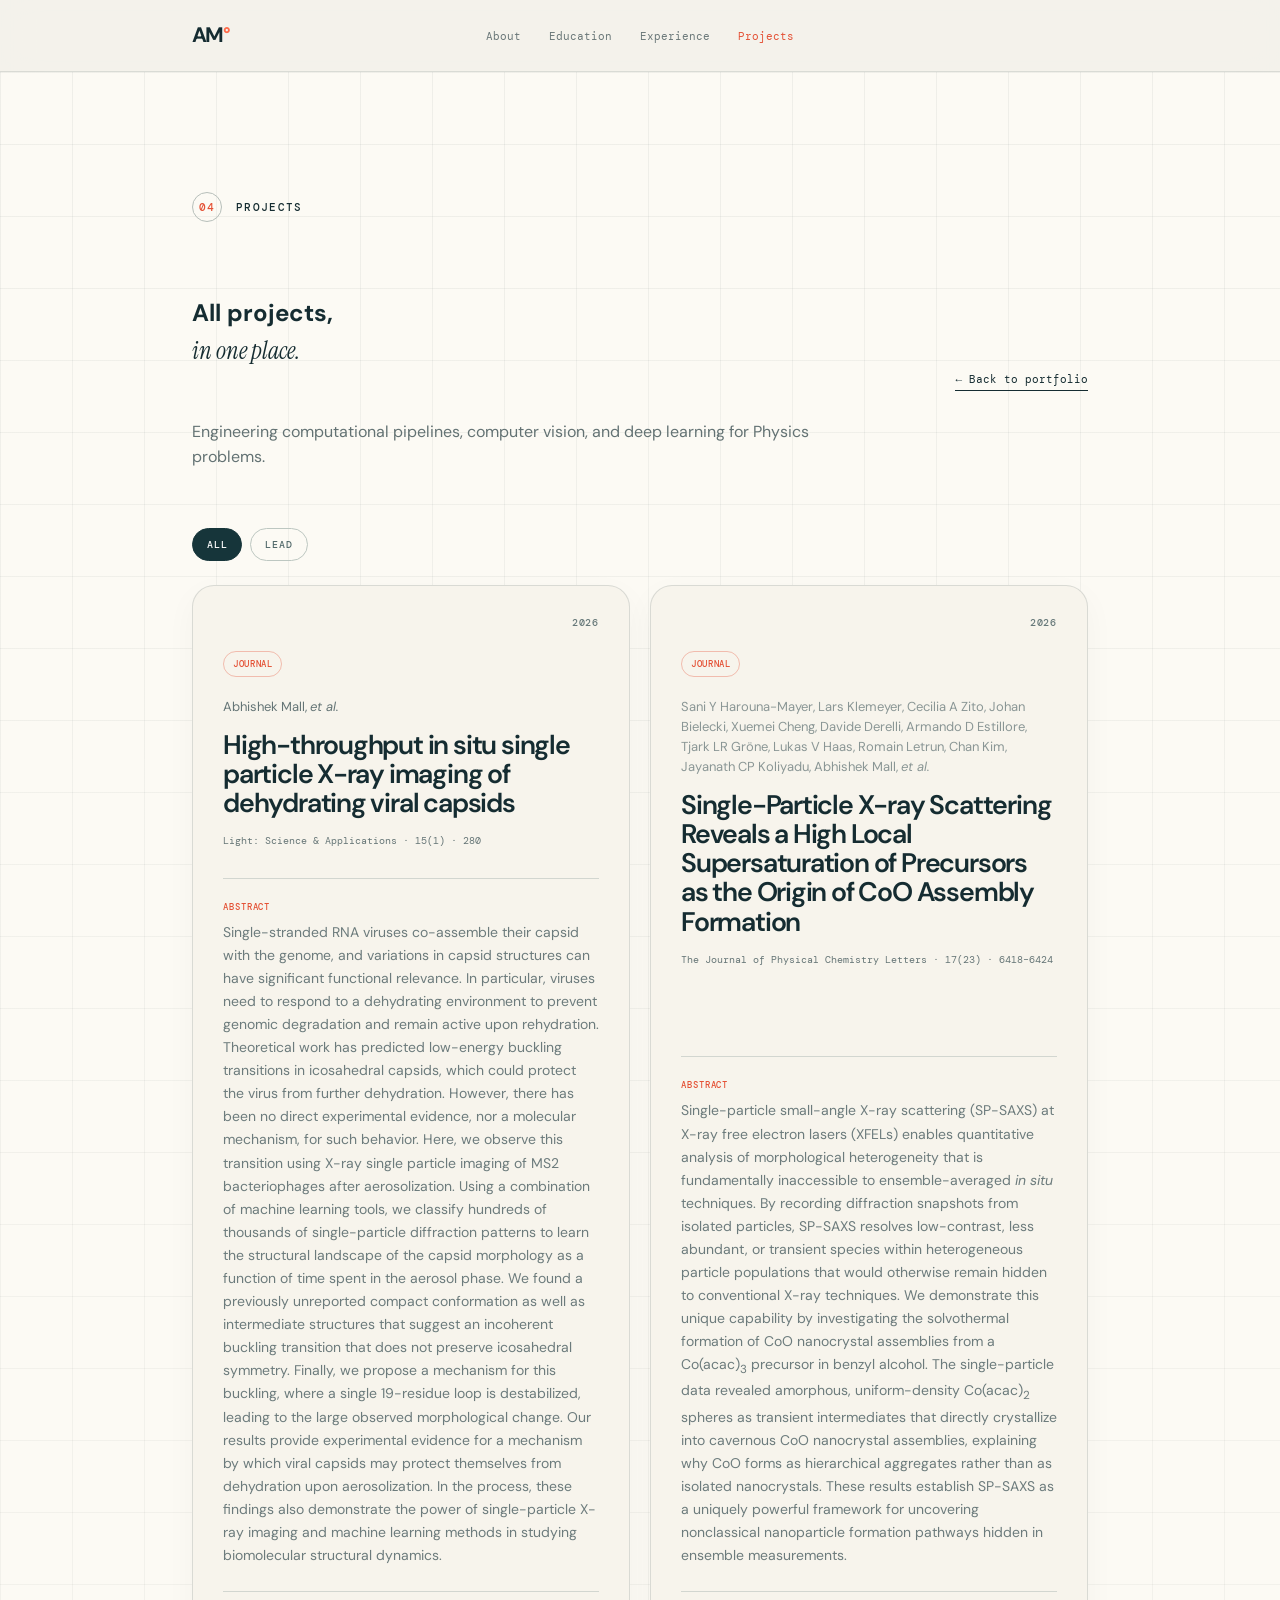
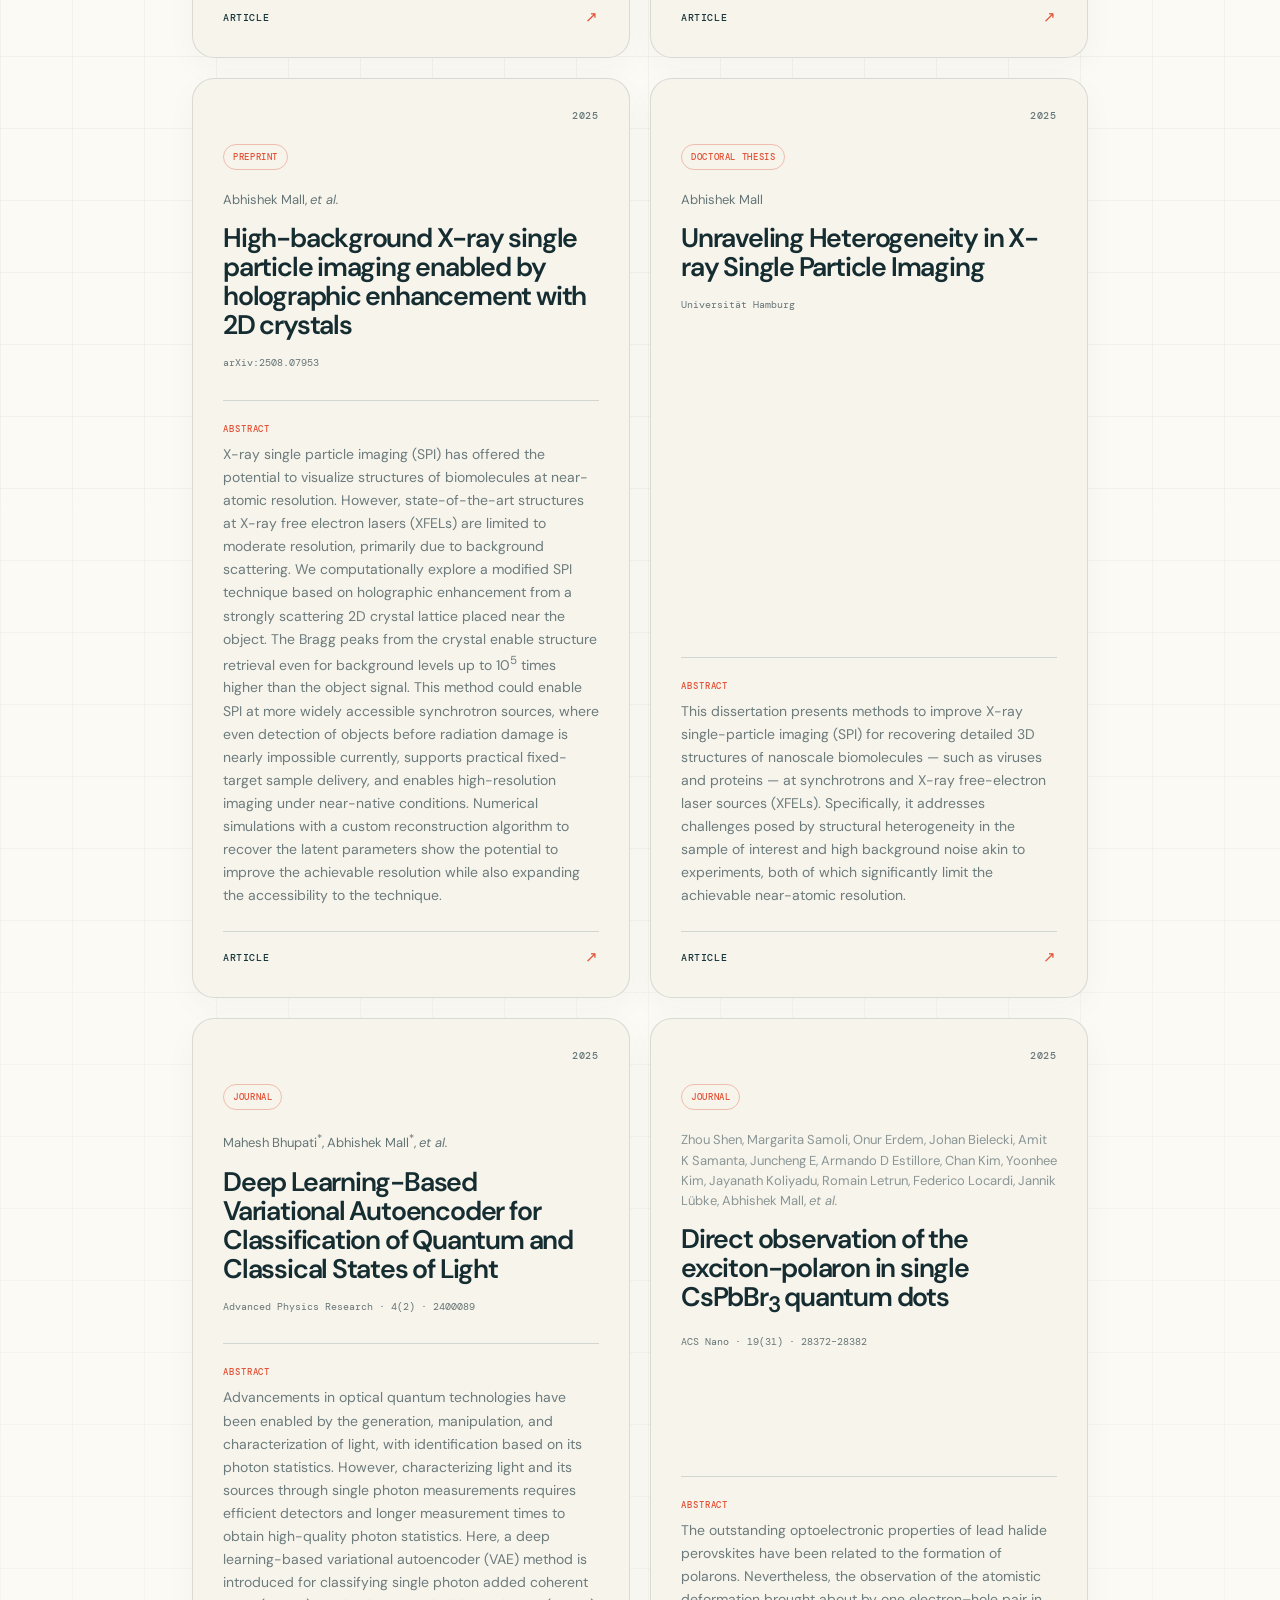
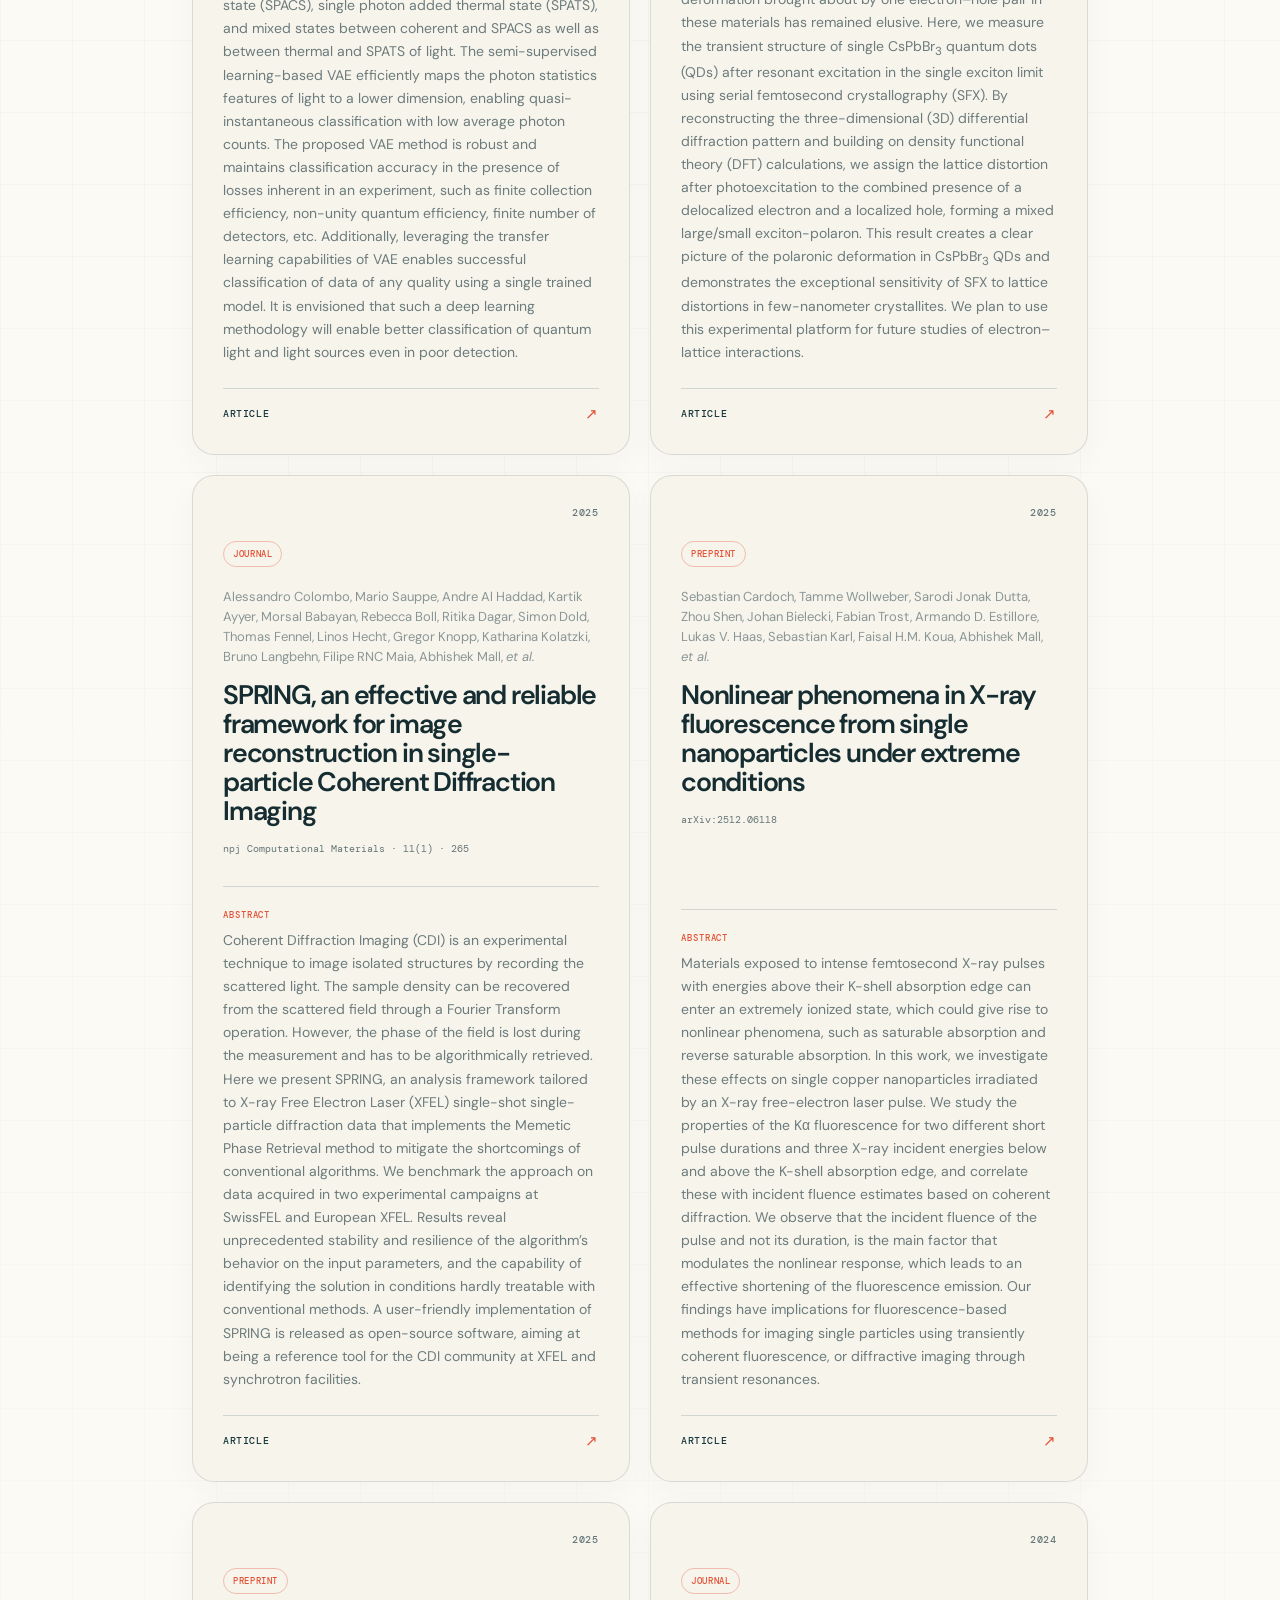
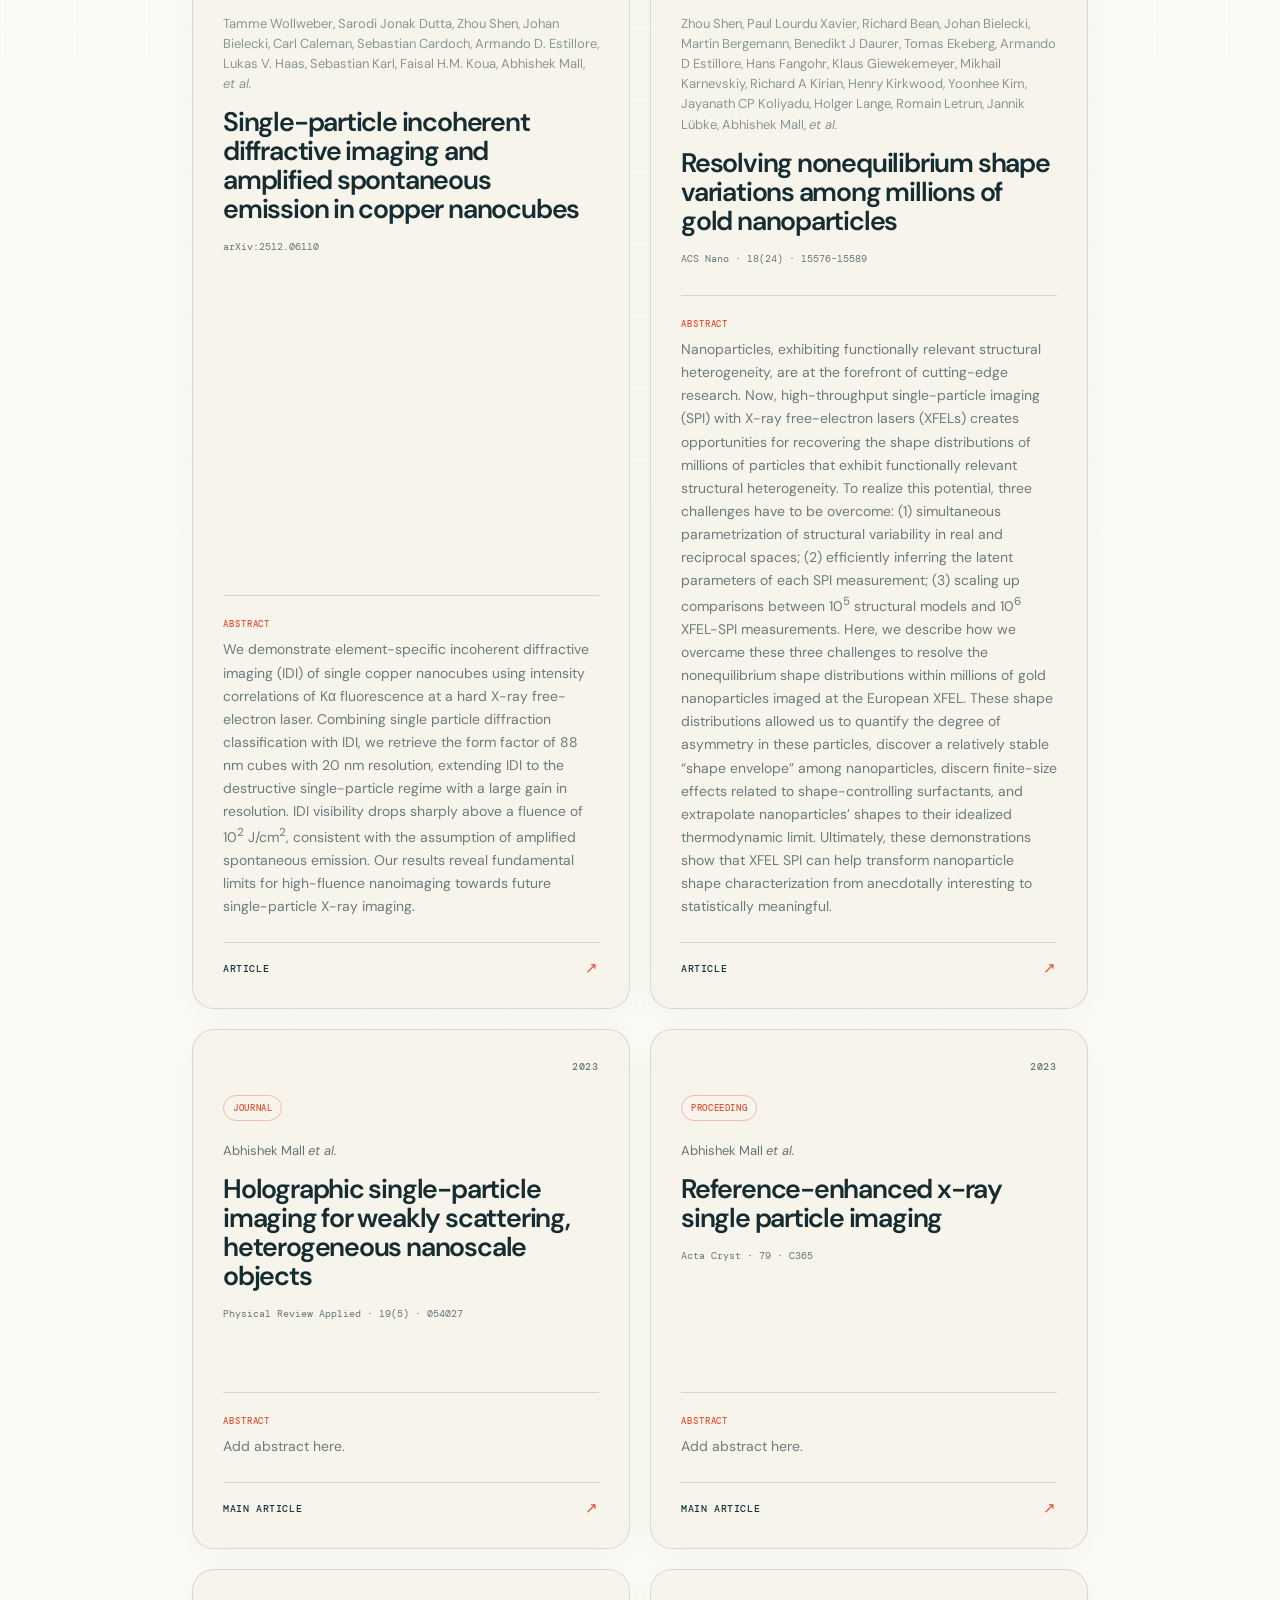
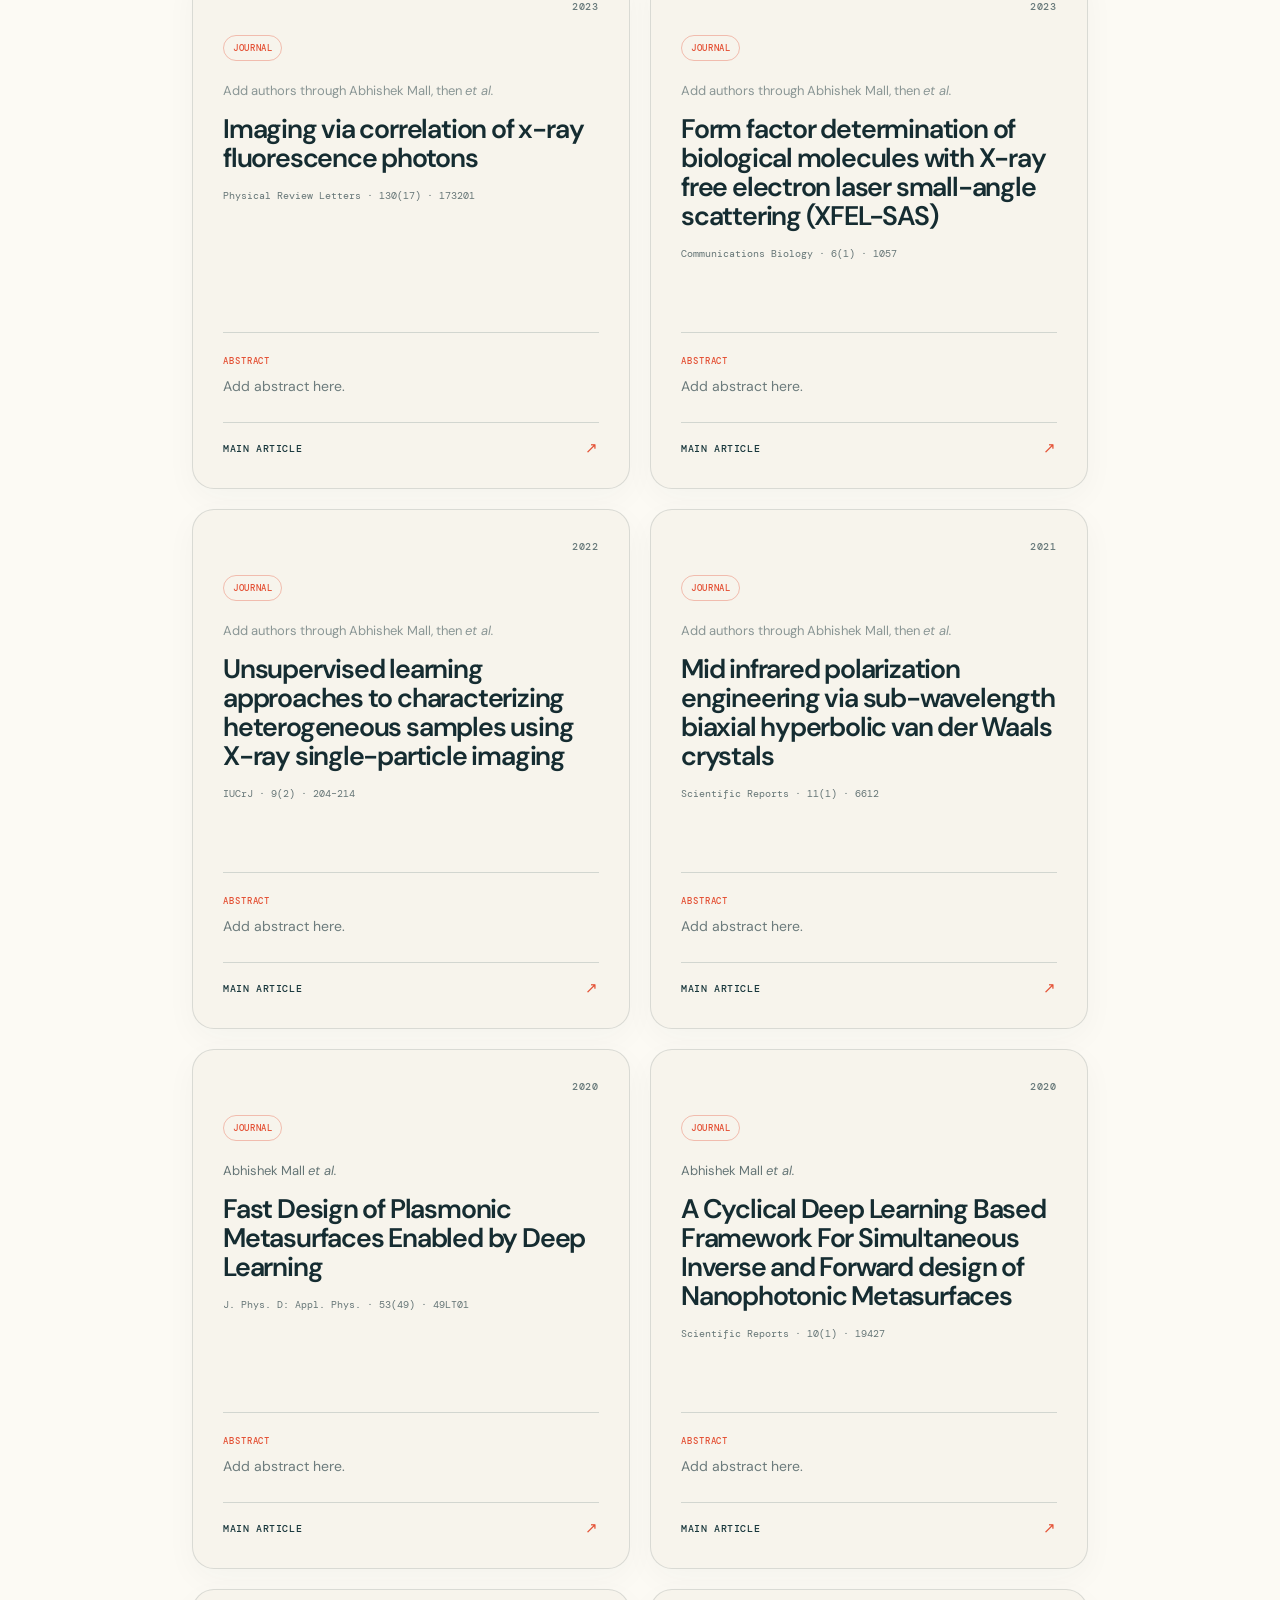
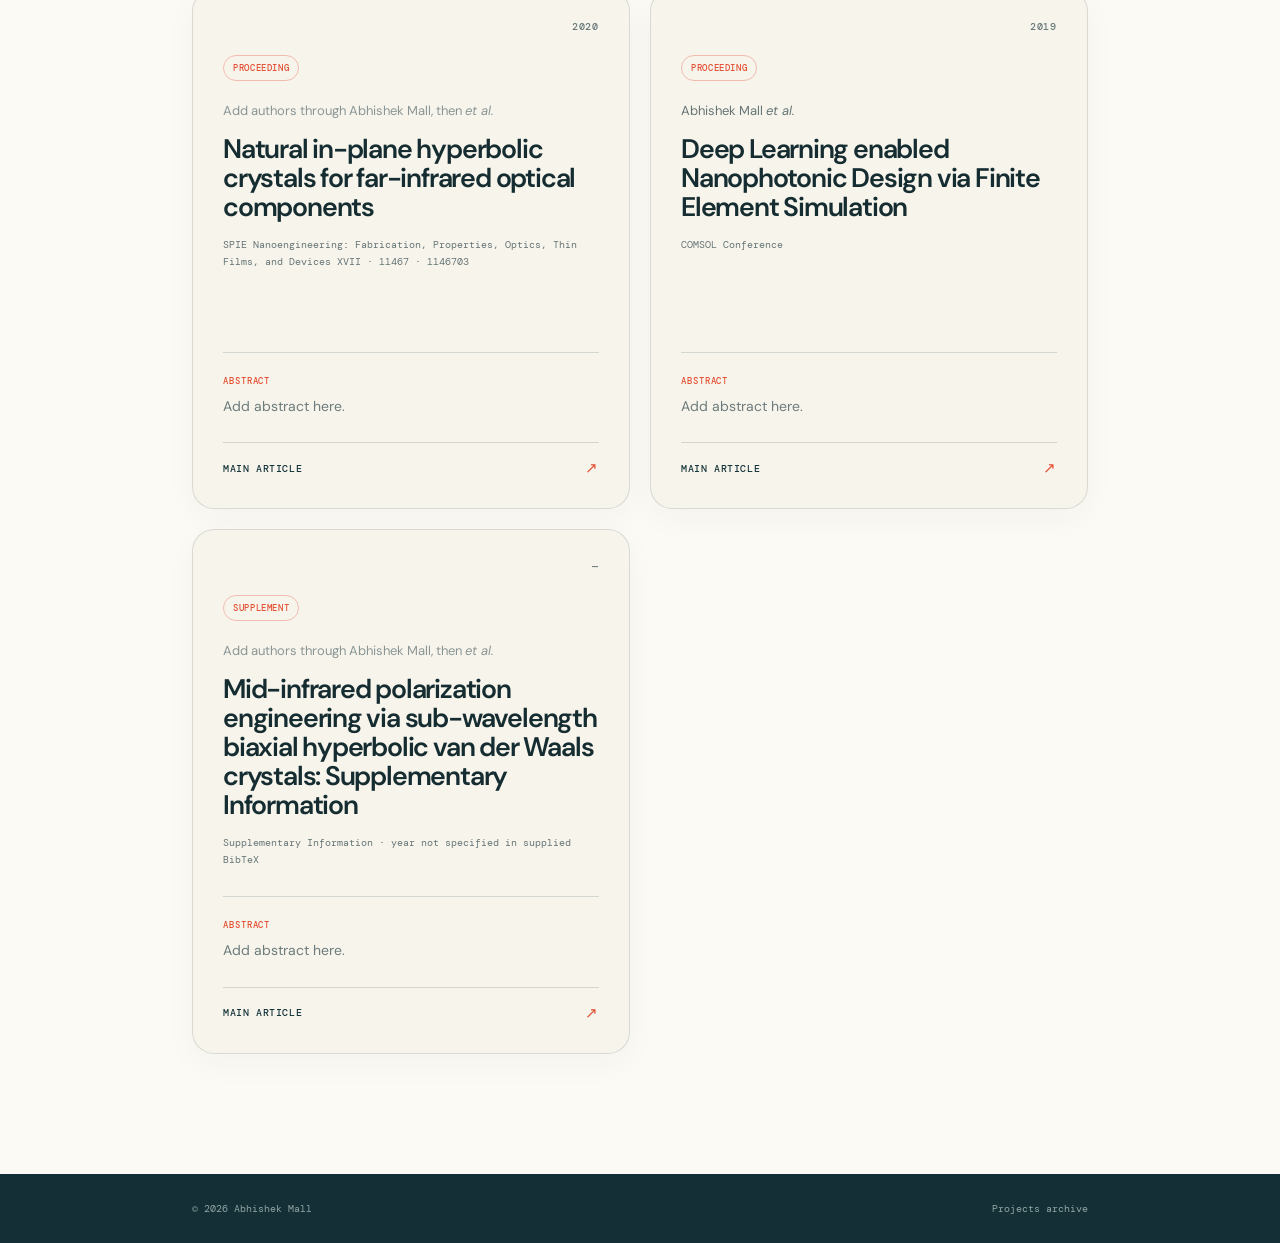
==== commit 4449fd64: "Update authors and abstracts in project.html Updated authors and abstracts for multiple projects in " ====
--- a/project.html
+++ b/project.html
@@ -294,57 +294,36 @@
             <span class="archive-type">PREPRINT</span>
           </div>
 
-          <p class="archive-authors"><span class="author-placeholder">Add authors through Abhishek Mall, then <em>et al.</em></span></p>
+          <p class="archive-authors"><span class="author-placeholder">Tamme Wollweber, Sarodi Jonak Dutta, Zhou Shen, Johan Bielecki, Carl Caleman, Sebastian Cardoch, Armando D. Estillore, Lukas V. Haas, Sebastian Karl, Faisal H.M. Koua, Abhishek Mall, <em>et al.</em></span></p>
 
           <h2>Single-particle incoherent diffractive imaging and amplified spontaneous emission in copper nanocubes</h2>
 
-          <p class="archive-publication">arXiv preprint · arXiv:2512.06110</p>
-
-          <div class="archive-abstract">
-            <span>ABSTRACT</span>
-            <p>Add abstract here.</p>
-          </div>
-
-          <a class="archive-article-link" href="#" target="_blank" rel="noopener">
-            Main article <span>↗</span>
-          </a>
-        </article>
-
-        <article class="archive-card" data-lead="true" id="project-11">
+          <p class="archive-publication">arXiv:2512.06110</p>
+
+          <div class="archive-abstract">
+            <span>ABSTRACT</span>
+            <p>We demonstrate element-specific incoherent diffractive imaging (IDI) of single copper nanocubes using intensity correlations of K&alpha; fluorescence at a hard X-ray free-electron laser. 
+              Combining single particle diffraction classification with IDI, we retrieve the form factor of 88 nm cubes with 20 nm resolution, extending IDI to the destructive single-particle regime with a large gain in resolution. 
+              IDI visibility drops sharply above a fluence of 10<sup>2</sup> J/cm<sup>2</sup>, consistent with the assumption of amplified spontaneous emission. 
+              Our results reveal fundamental limits for high-fluence nanoimaging towards future single-particle X-ray imaging.</p>
+          </div>
+
+          <a class="archive-article-link" href="https://arxiv.org/abs/2512.06110" target="_blank" rel="noopener">
+            Article <span>↗</span>
+          </a>
+        </article>
+
+        <article class="archive-card" data-lead="false" id="project-12">
           <div class="archive-card-top">
             <span class="archive-year">2024</span>
           </div>
 
           <div class="archive-badges">
-            <span class="archive-type">PREPRINT</span>
-          </div>
-
-          <p class="archive-authors">Abhishek Mall <em>et al.</em></p>
-
-          <h2>Observation of aerosolization-induced morphological changes in viral capsids</h2>
-
-          <p class="archive-publication">arXiv preprint · arXiv:2407.11687</p>
-
-          <div class="archive-abstract">
-            <span>ABSTRACT</span>
-            <p>Add abstract here.</p>
-          </div>
-
-          <a class="archive-article-link" href="#" target="_blank" rel="noopener">
-            Main article <span>↗</span>
-          </a>
-        </article>
-
-        <article class="archive-card" data-lead="false" id="project-12">
-          <div class="archive-card-top">
-            <span class="archive-year">2024</span>
-          </div>
-
-          <div class="archive-badges">
-            <span class="archive-type">JOURNAL</span>
-          </div>
-
-          <p class="archive-authors"><span class="author-placeholder">Add authors through Abhishek Mall, then <em>et al.</em></span></p>
+            <span class="archive-type">JOURNAL</span>
+          </div>
+
+          <p class="archive-authors"><span class="author-placeholder">Zhou Shen, Paul Lourdu Xavier, Richard Bean, Johan Bielecki, Martin Bergemann, Benedikt J Daurer, Tomas Ekeberg, Armando D Estillore, Hans Fangohr, Klaus Giewekemeyer,
+            Mikhail Karnevskiy, Richard A Kirian, Henry Kirkwood, Yoonhee Kim, Jayanath CP Koliyadu, Holger Lange, Romain Letrun, Jannik Lübke, Abhishek Mall, <em>et al.</em></span></p>
 
           <h2>Resolving nonequilibrium shape variations among millions of gold nanoparticles</h2>
 
@@ -352,11 +331,17 @@
 
           <div class="archive-abstract">
             <span>ABSTRACT</span>
-            <p>Add abstract here.</p>
-          </div>
-
-          <a class="archive-article-link" href="#" target="_blank" rel="noopener">
-            Main article <span>↗</span>
+            <p>Nanoparticles, exhibiting functionally relevant structural heterogeneity, are at the forefront of cutting-edge research. 
+              Now, high-throughput single-particle imaging (SPI) with X-ray free-electron lasers (XFELs) creates opportunities for recovering the shape distributions of millions of particles that exhibit functionally relevant structural heterogeneity. 
+              To realize this potential, three challenges have to be overcome: (1) simultaneous parametrization of structural variability in real and reciprocal spaces; (2) efficiently inferring the latent parameters of each SPI measurement; 
+              (3) scaling up comparisons between 10<sup>5</sup> structural models and 10<sup>6</sup> XFEL-SPI measurements. Here, we describe how we overcame these three challenges to resolve the nonequilibrium shape distributions within millions of gold nanoparticles imaged at the European XFEL. 
+              These shape distributions allowed us to quantify the degree of asymmetry in these particles, discover a relatively stable “shape envelope” among nanoparticles, 
+              discern finite-size effects related to shape-controlling surfactants, and extrapolate nanoparticles’ shapes to their idealized thermodynamic limit. 
+              Ultimately, these demonstrations show that XFEL SPI can help transform nanoparticle shape characterization from anecdotally interesting to statistically meaningful.</p>
+          </div>
+
+          <a class="archive-article-link" href="https://pubs.acs.org/ancac3/article/18/24/15576/150836/Resolving-Nonequilibrium-Shape-Variations-among" target="_blank" rel="noopener">
+            Article <span>↗</span>
           </a>
         </article>
 
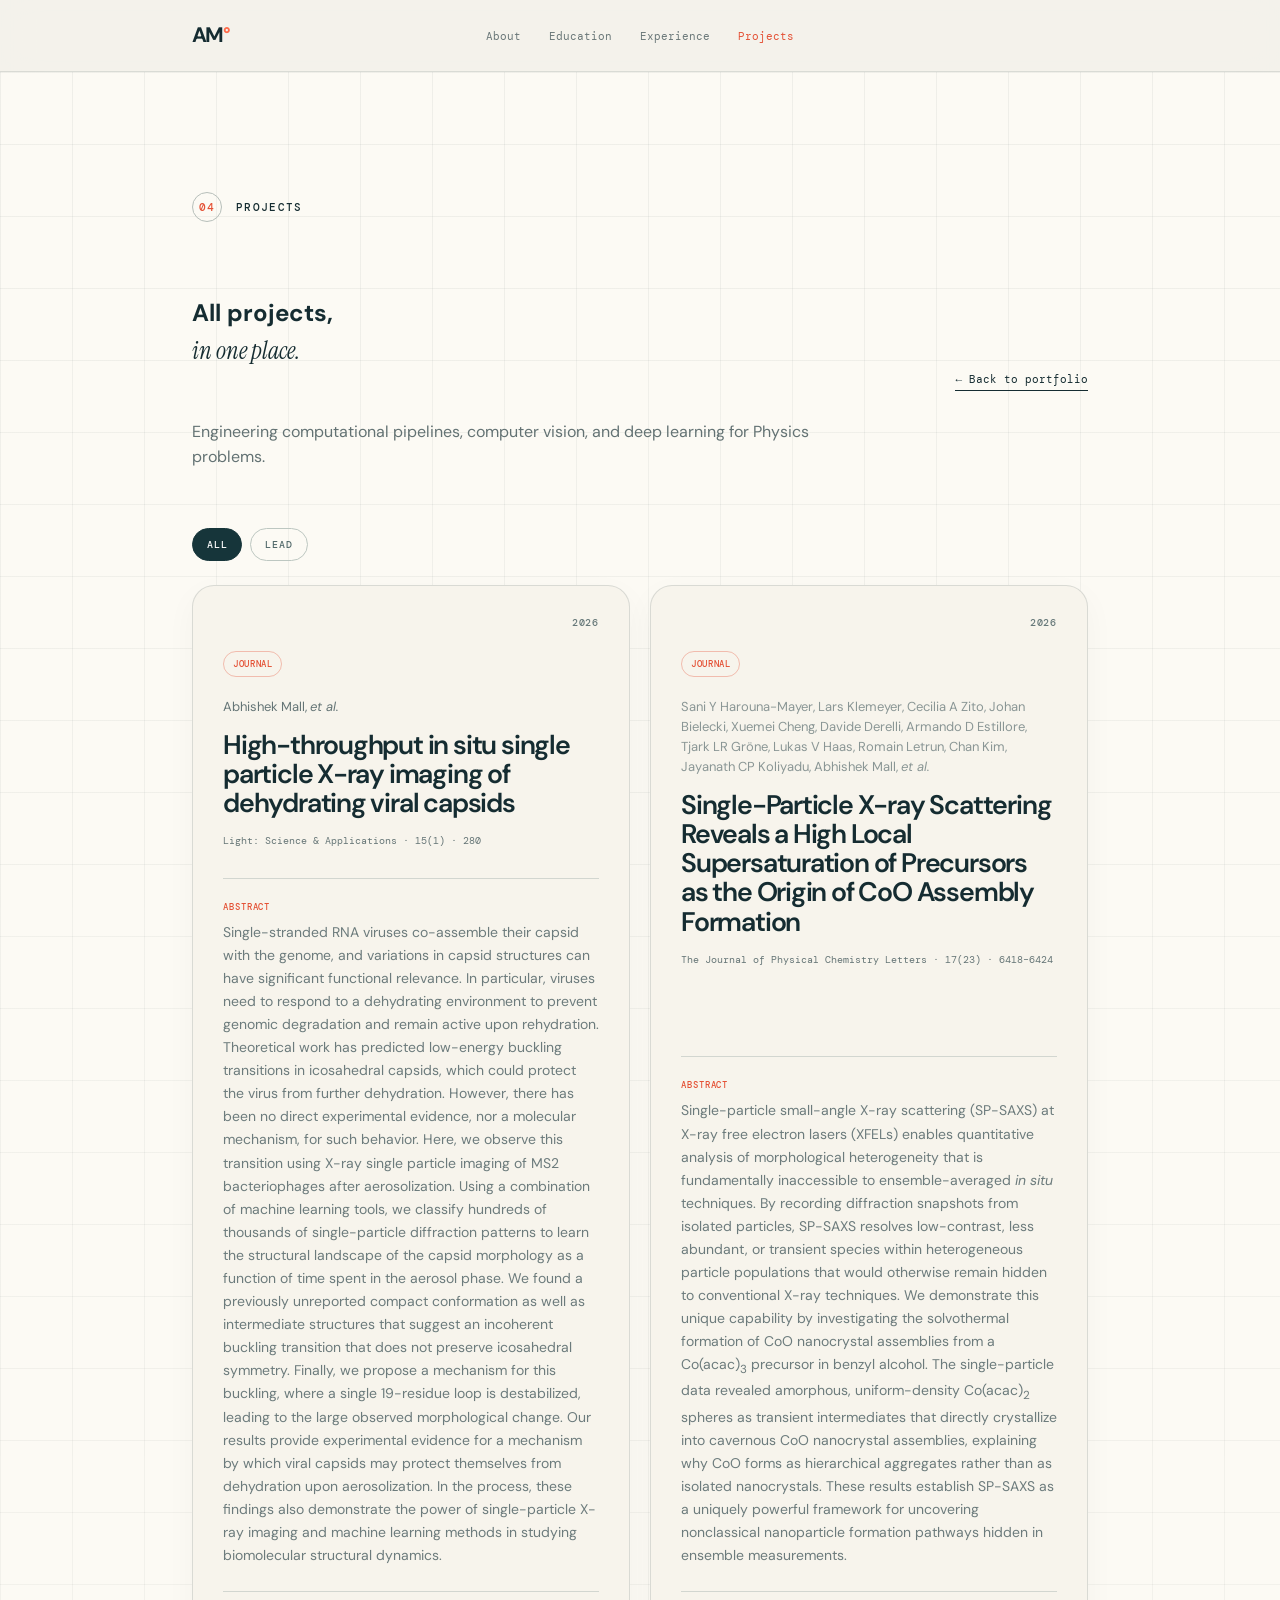
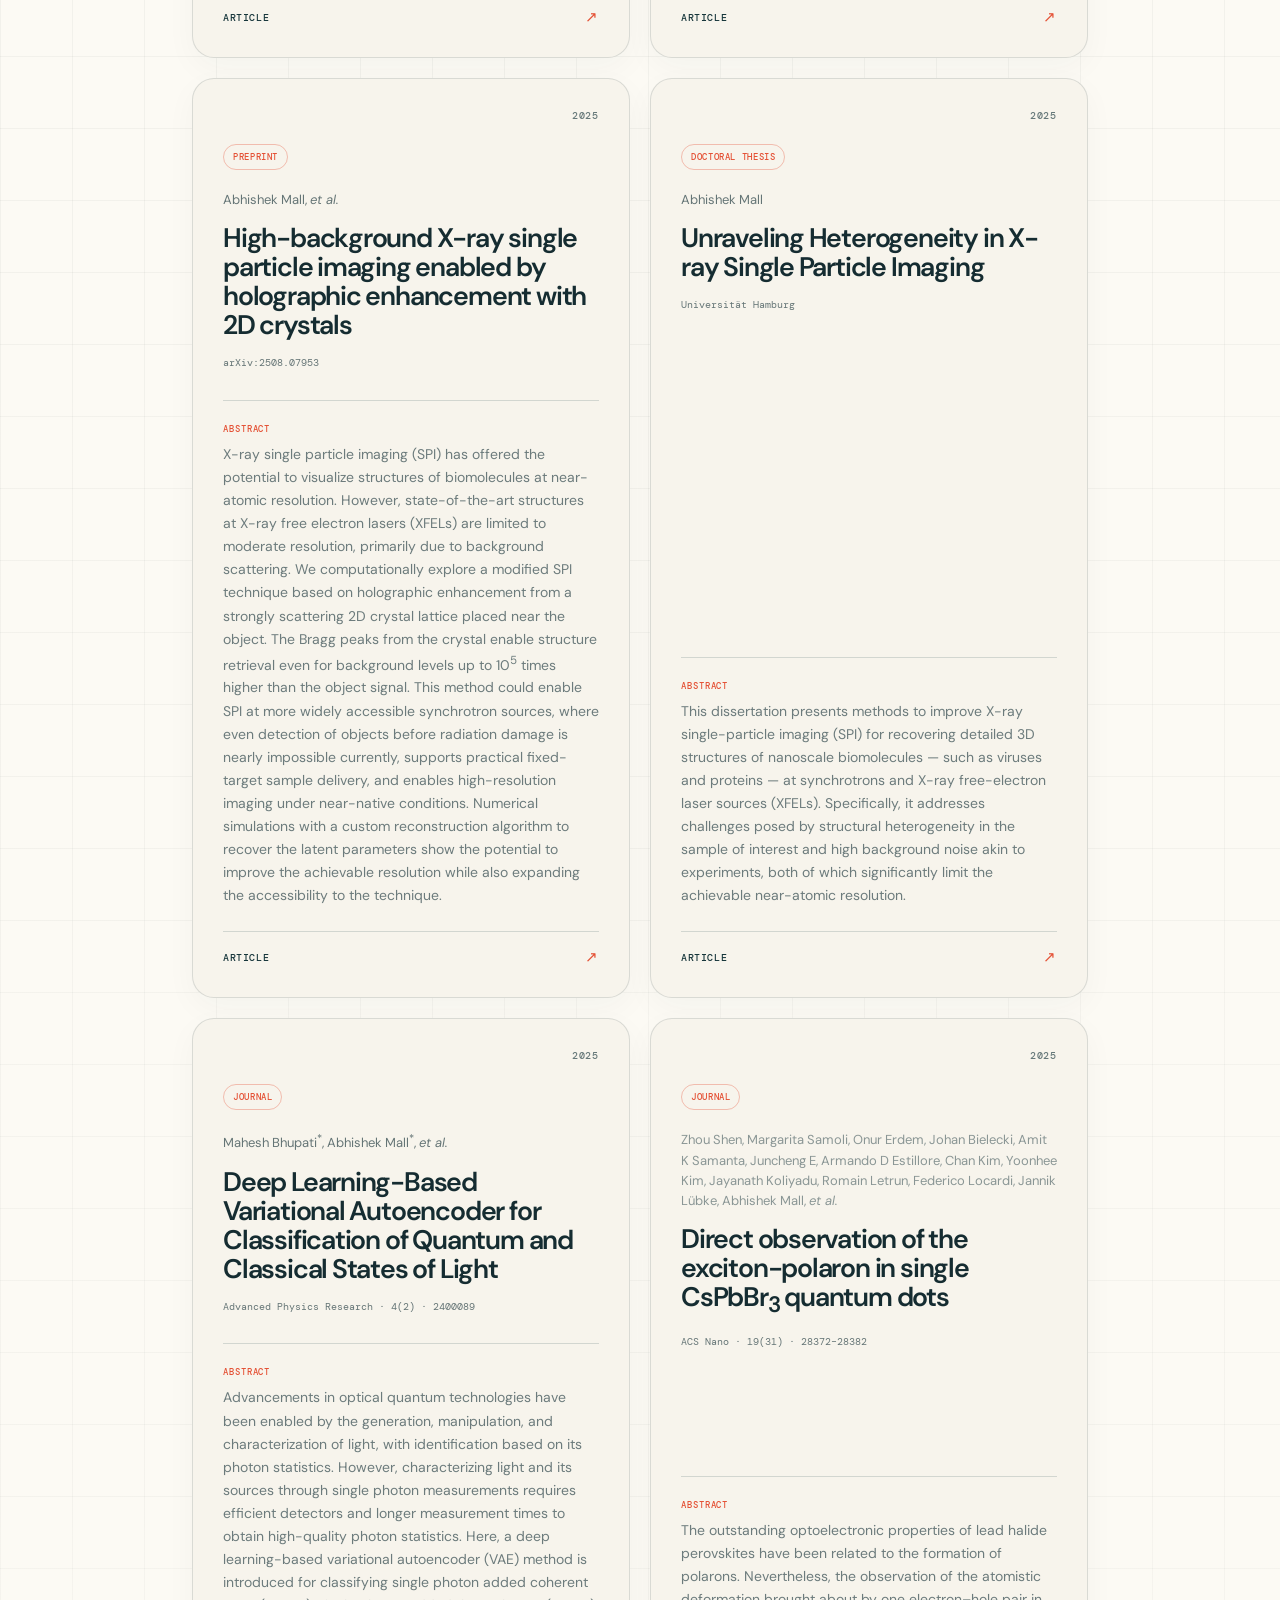
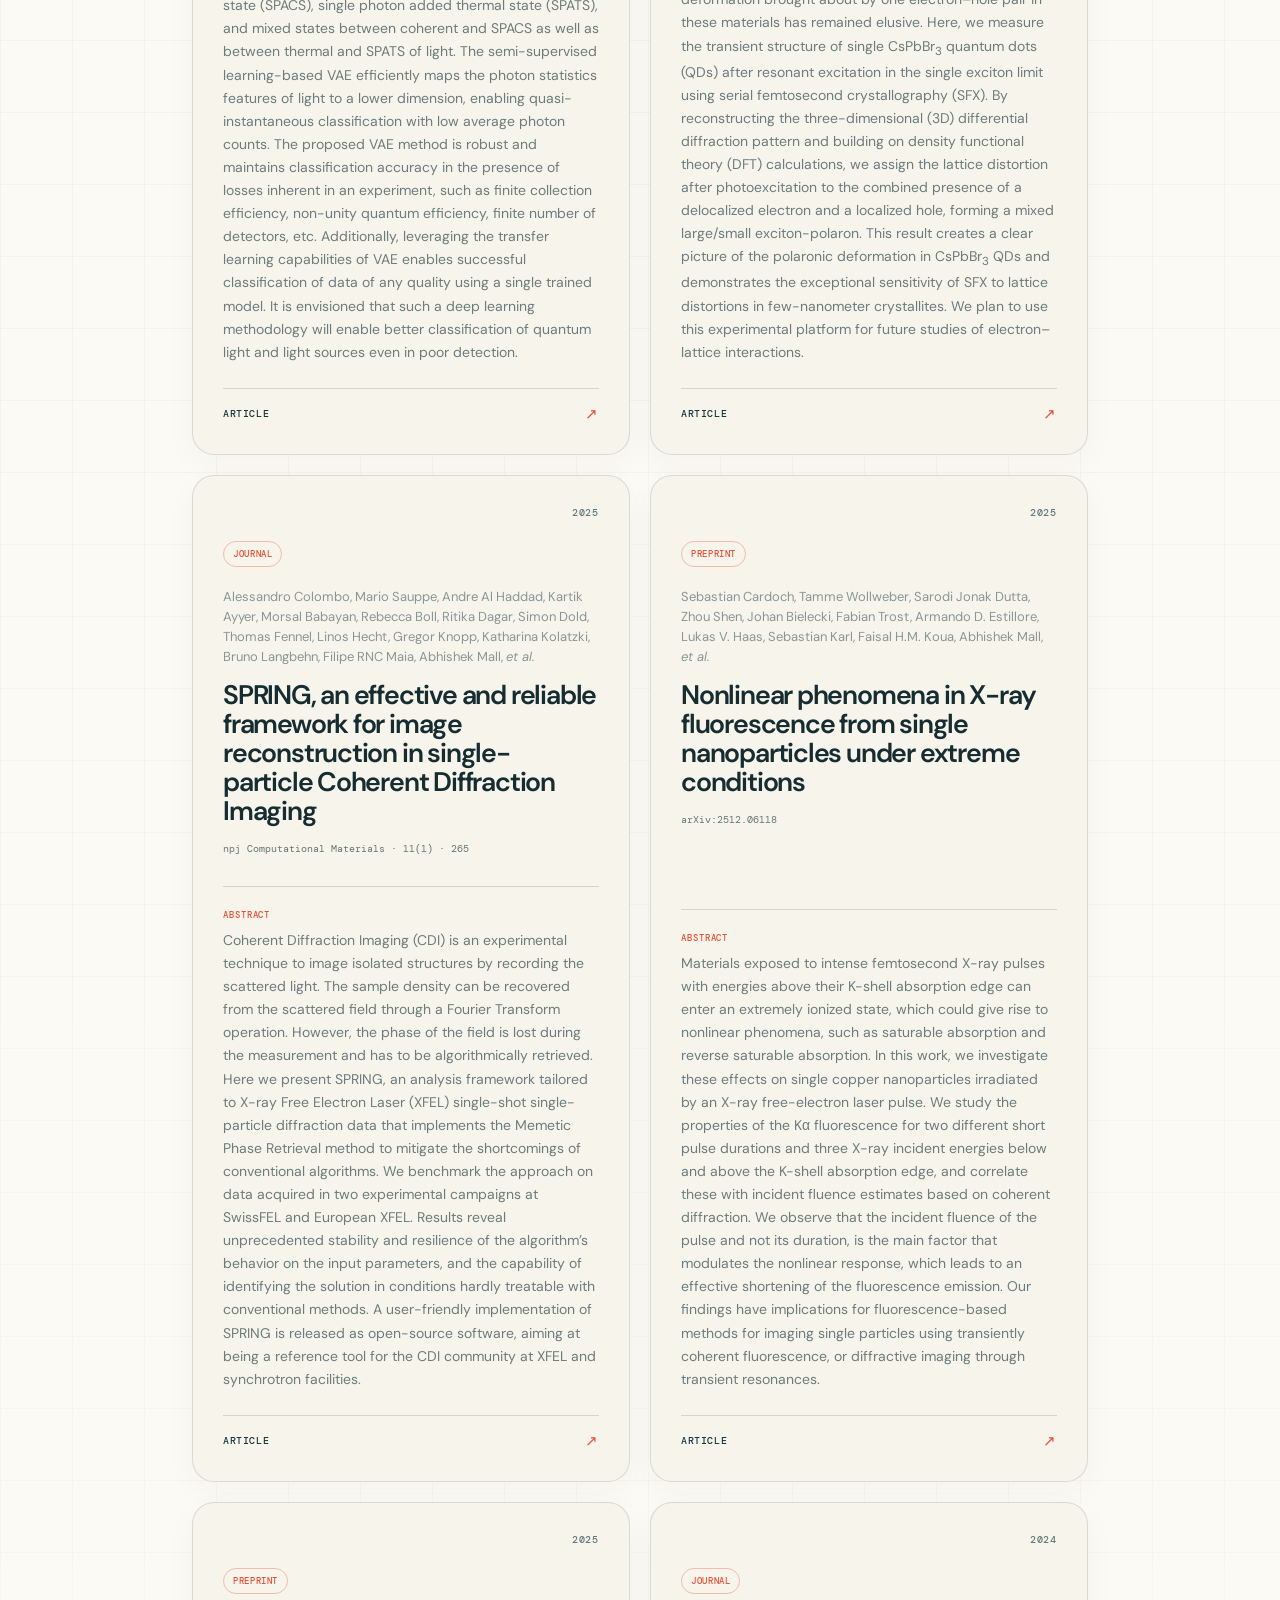
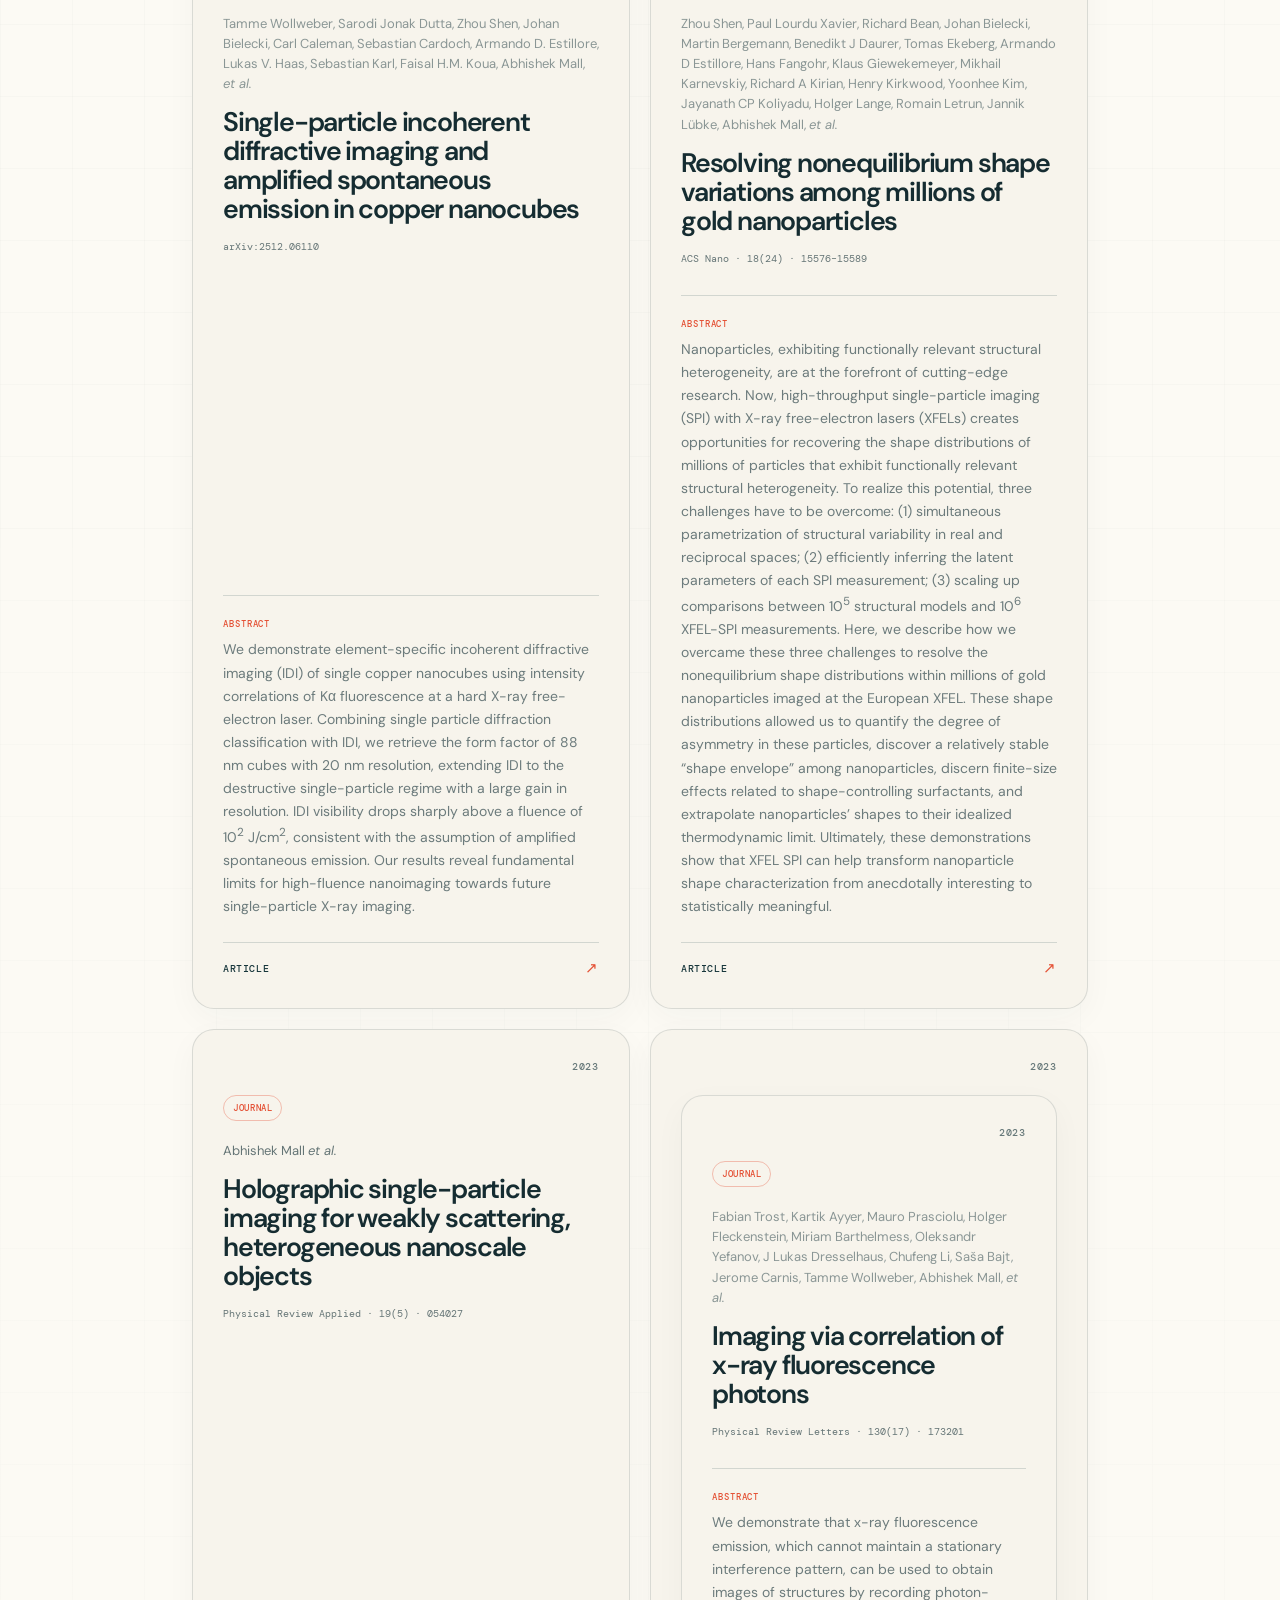
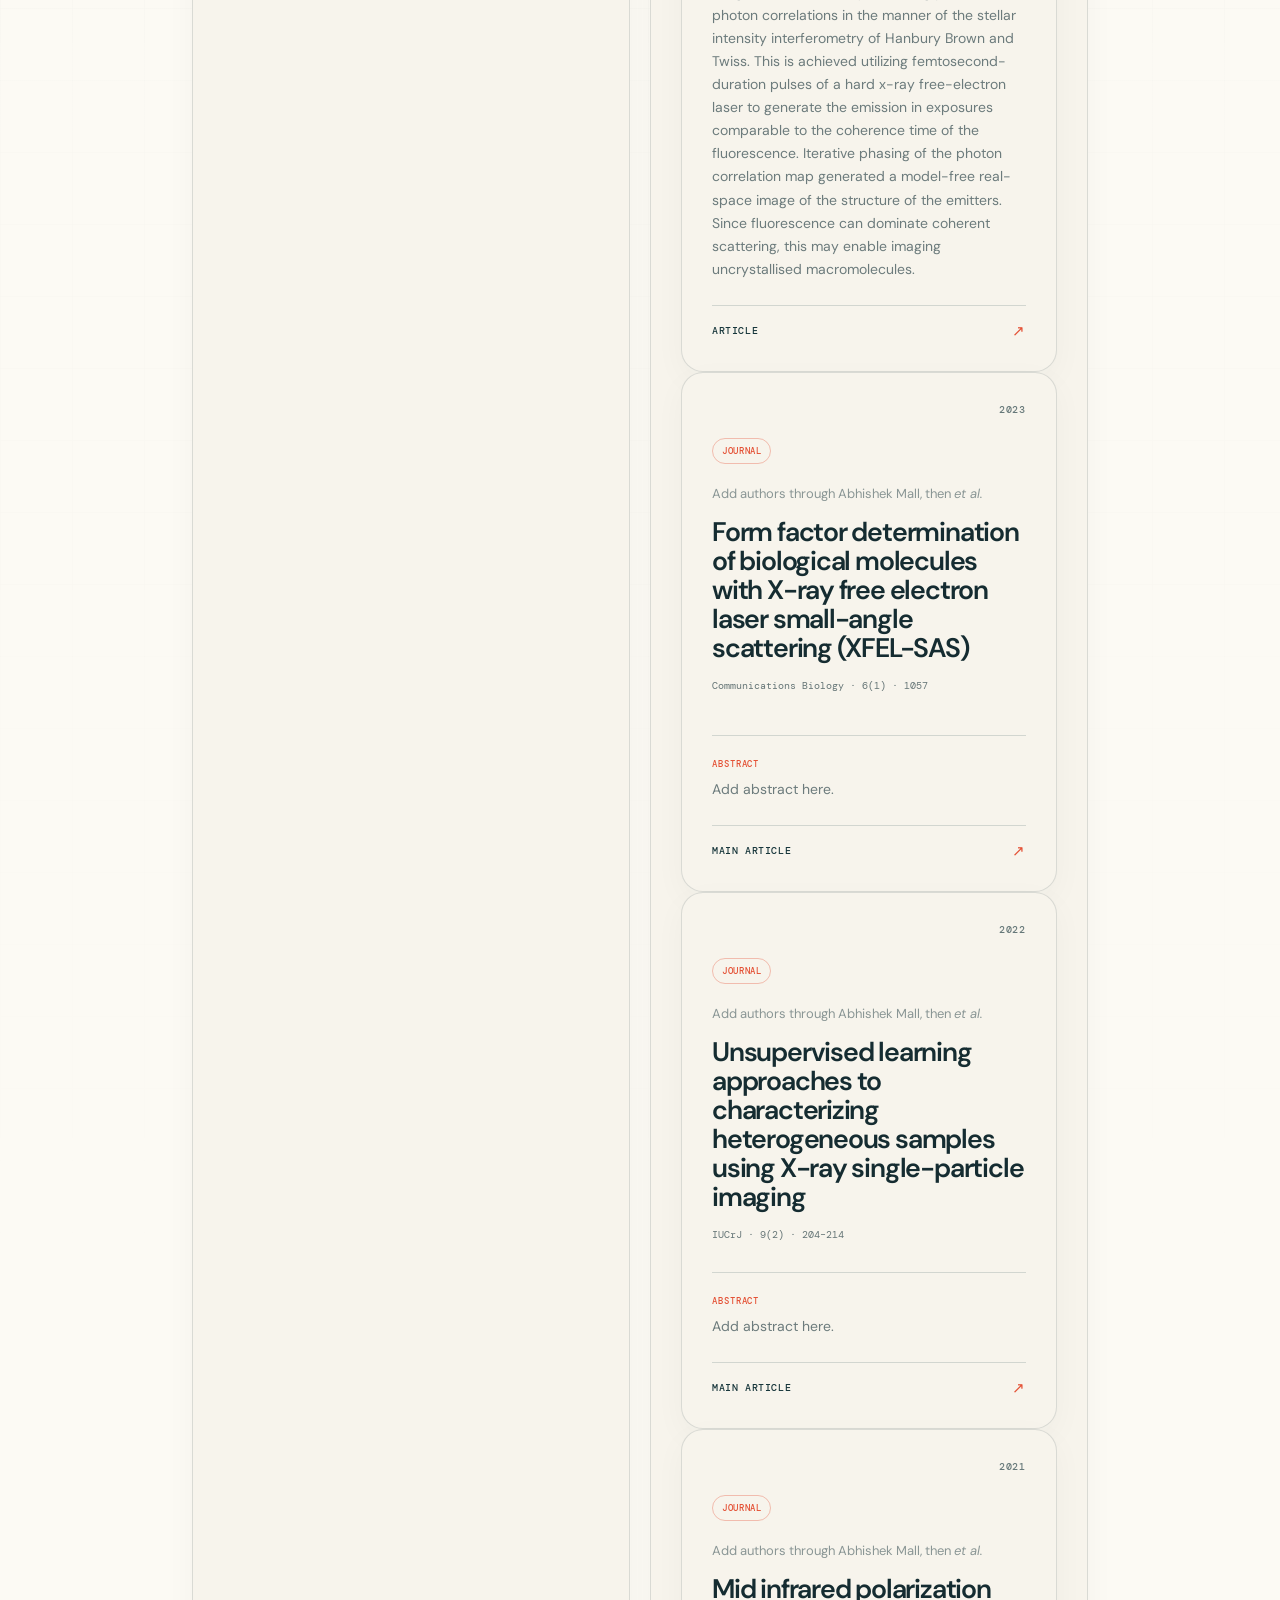
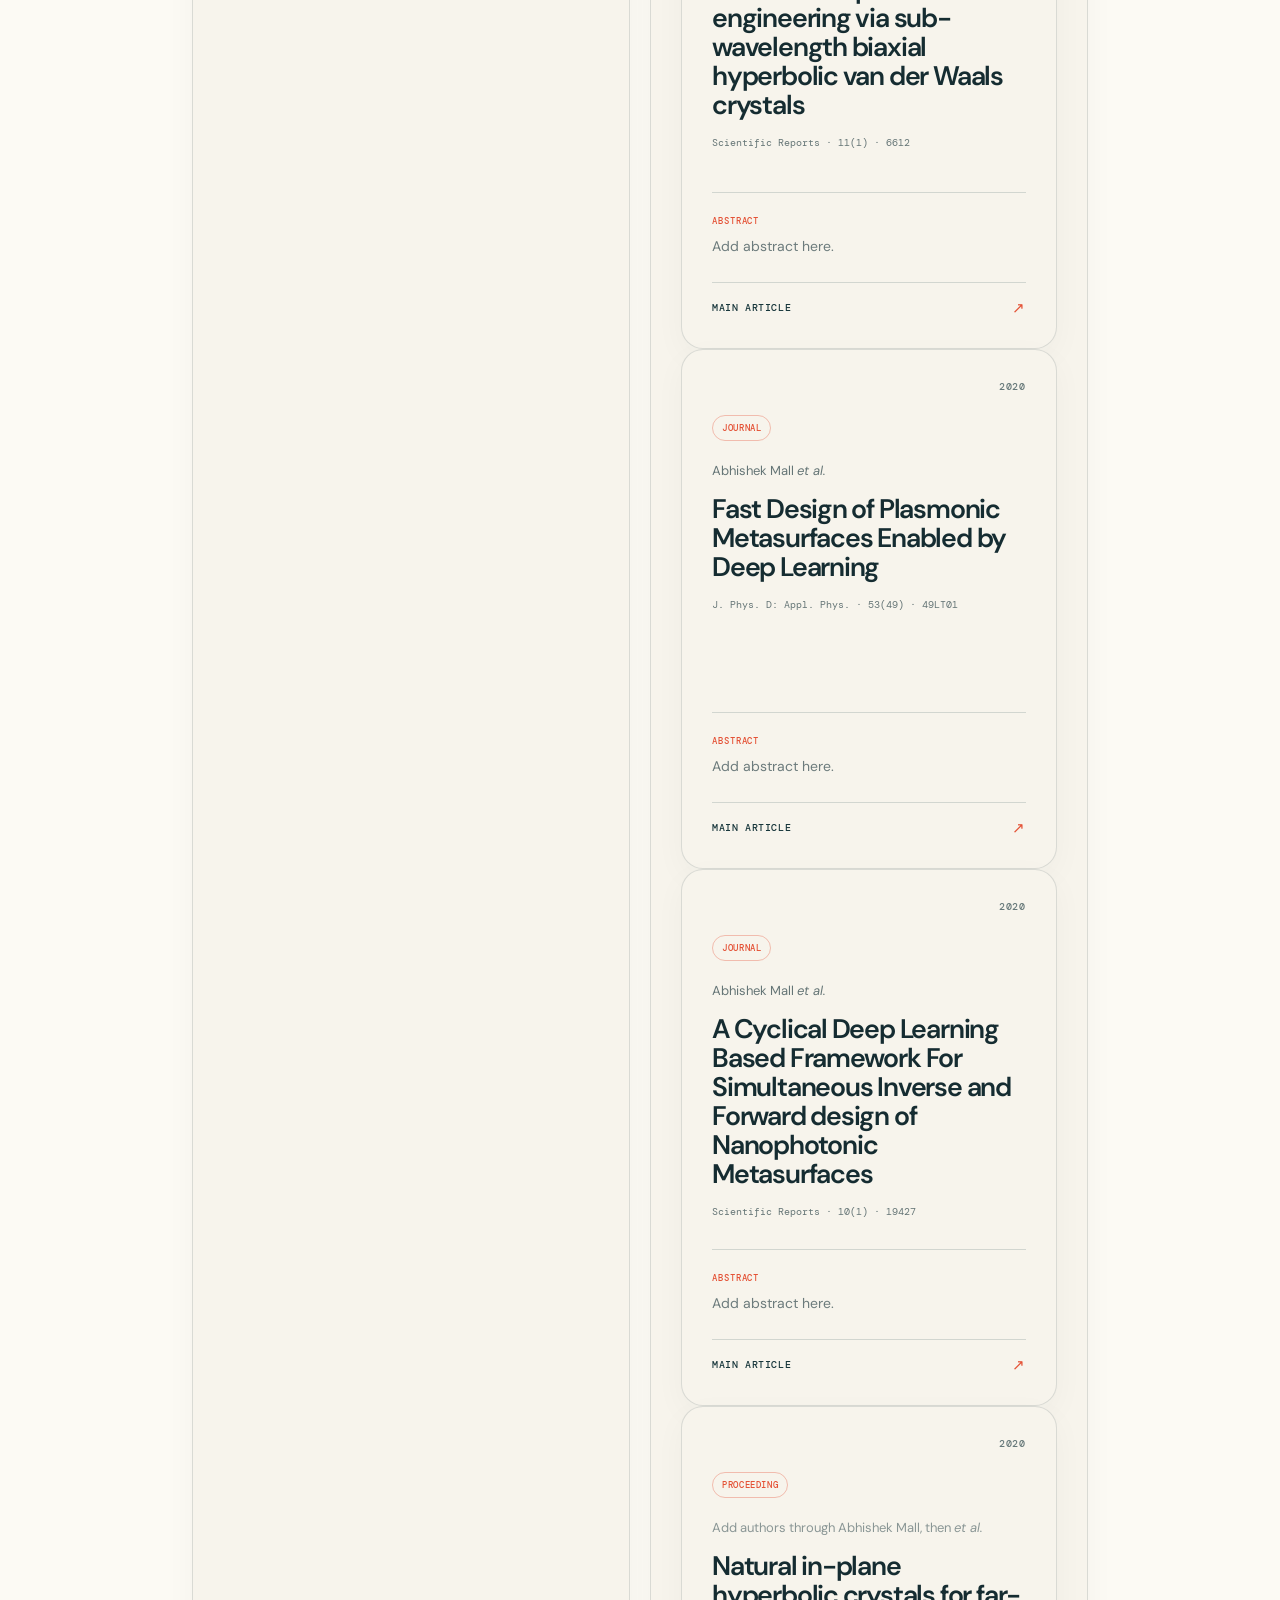
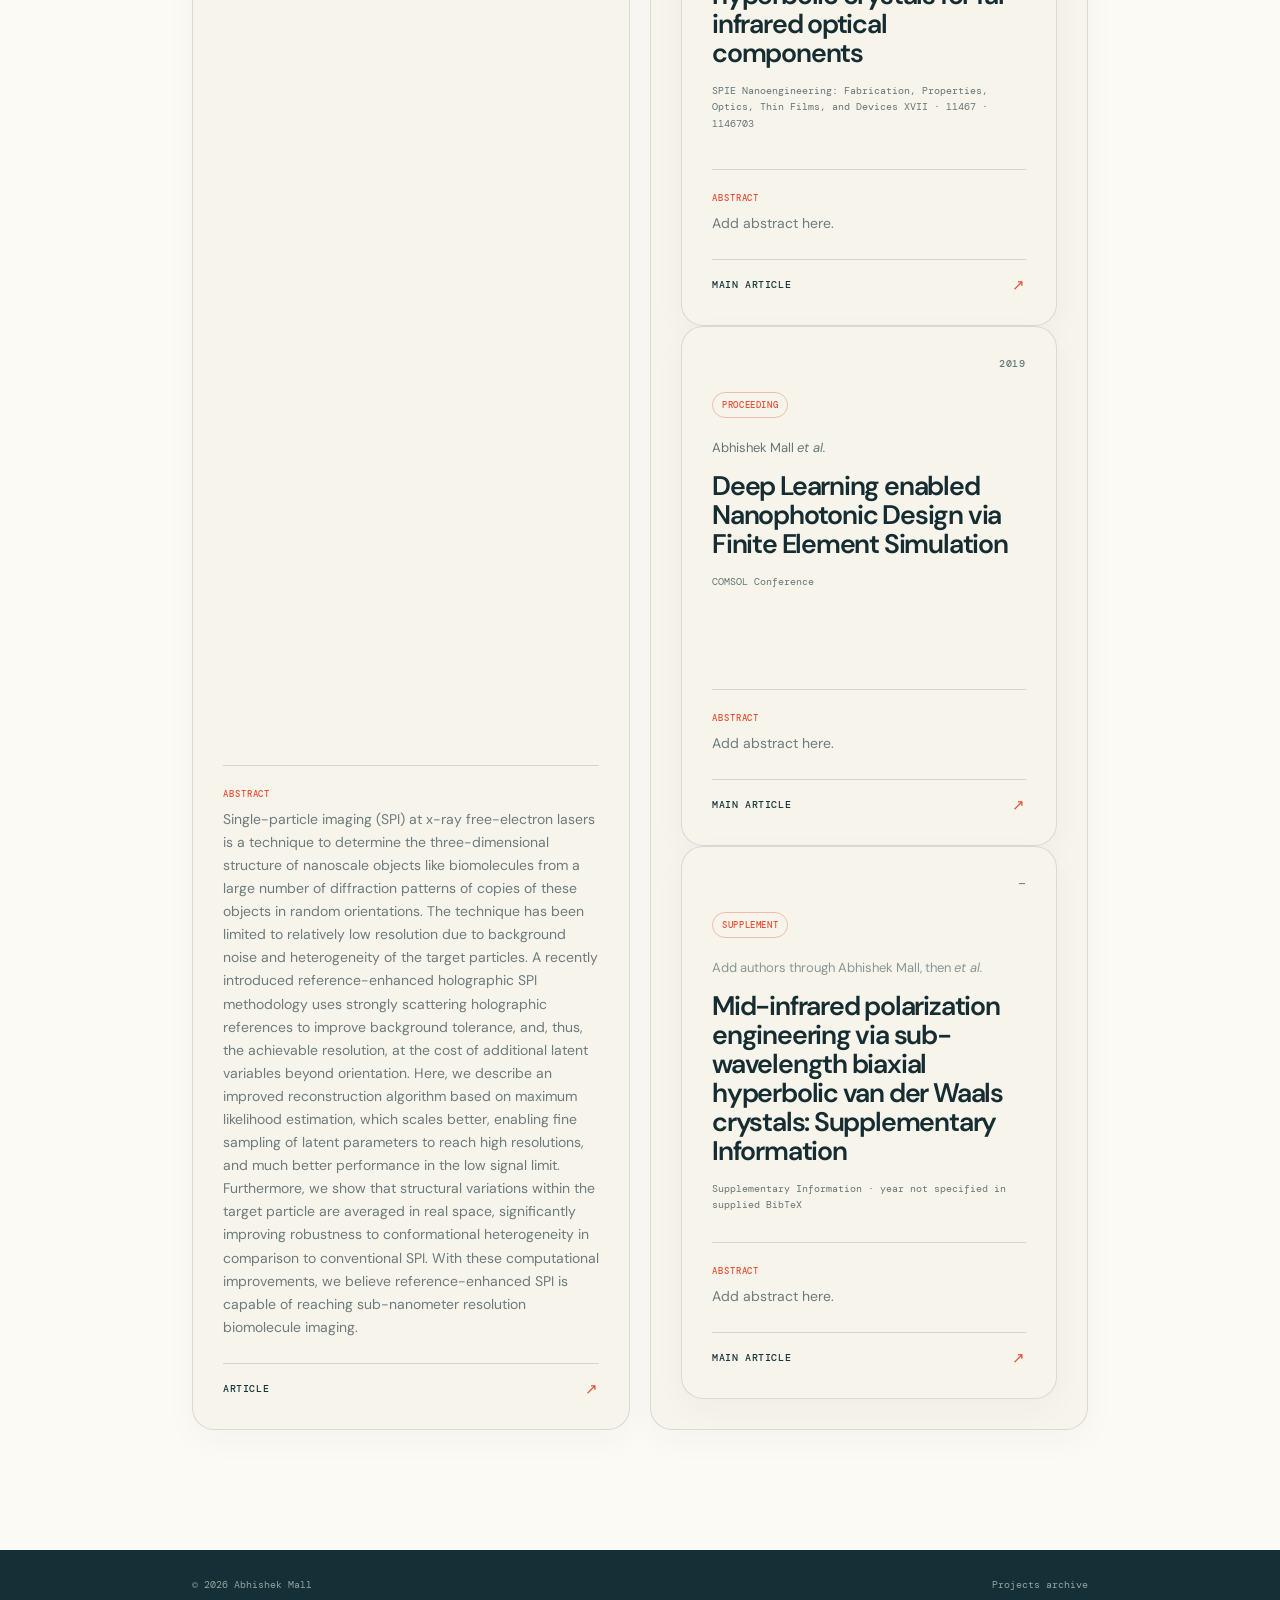
==== commit 7608e4b1: "Update project.html" ====
--- a/project.html
+++ b/project.html
@@ -362,11 +362,16 @@
 
           <div class="archive-abstract">
             <span>ABSTRACT</span>
-            <p>Add abstract here.</p>
-          </div>
-
-          <a class="archive-article-link" href="#" target="_blank" rel="noopener">
-            Main article <span>↗</span>
+            <p>Single-particle imaging (SPI) at x-ray free-electron lasers is a technique to determine the three-dimensional structure of nanoscale objects like biomolecules from a large number of diffraction patterns of copies of these objects in random orientations. 
+              The technique has been limited to relatively low resolution due to background noise and heterogeneity of the target particles. 
+              A recently introduced reference-enhanced holographic SPI methodology uses strongly scattering holographic references to improve background tolerance, and, thus, the achievable resolution, at the cost of additional latent variables beyond orientation. 
+              Here, we describe an improved reconstruction algorithm based on maximum likelihood estimation, which scales better, enabling fine sampling of latent parameters to reach high resolutions, and much better performance in the low signal limit. 
+              Furthermore, we show that structural variations within the target particle are averaged in real space, significantly improving robustness to conformational heterogeneity in comparison to conventional SPI. 
+              With these computational improvements, we believe reference-enhanced SPI is capable of reaching sub-nanometer resolution biomolecule imaging.</p>
+          </div>
+
+          <a class="archive-article-link" href="https://journals.aps.org/prapplied/abstract/10.1103/PhysRevApplied.19.054027" target="_blank" rel="noopener">
+            Article <span>↗</span>
           </a>
         </article>
 
@@ -375,26 +380,6 @@
             <span class="archive-year">2023</span>
           </div>
 
-          <div class="archive-badges">
-            <span class="archive-type">PROCEEDING</span>
-          </div>
-
-          <p class="archive-authors">Abhishek Mall <em>et al.</em></p>
-
-          <h2>Reference-enhanced x-ray single particle imaging</h2>
-
-          <p class="archive-publication">Acta Cryst · 79 · C365</p>
-
-          <div class="archive-abstract">
-            <span>ABSTRACT</span>
-            <p>Add abstract here.</p>
-          </div>
-
-          <a class="archive-article-link" href="#" target="_blank" rel="noopener">
-            Main article <span>↗</span>
-          </a>
-        </article>
-
         <article class="archive-card" data-lead="false" id="project-15">
           <div class="archive-card-top">
             <span class="archive-year">2023</span>
@@ -404,7 +389,7 @@
             <span class="archive-type">JOURNAL</span>
           </div>
 
-          <p class="archive-authors"><span class="author-placeholder">Add authors through Abhishek Mall, then <em>et al.</em></span></p>
+          <p class="archive-authors"><span class="author-placeholder">Fabian Trost, Kartik Ayyer, Mauro Prasciolu, Holger Fleckenstein, Miriam Barthelmess, Oleksandr Yefanov, J Lukas Dresselhaus, Chufeng Li, Saša Bajt, Jerome Carnis, Tamme Wollweber, Abhishek Mall, <em>et al.</em></span></p>
 
           <h2>Imaging via correlation of x-ray fluorescence photons</h2>
 
@@ -412,11 +397,14 @@
 
           <div class="archive-abstract">
             <span>ABSTRACT</span>
-            <p>Add abstract here.</p>
-          </div>
-
-          <a class="archive-article-link" href="#" target="_blank" rel="noopener">
-            Main article <span>↗</span>
+            <p>We demonstrate that x-ray fluorescence emission, which cannot maintain a stationary interference pattern, can be used to obtain images of structures by recording photon-photon correlations in the manner of the stellar intensity interferometry of Hanbury Brown and Twiss. 
+              This is achieved utilizing femtosecond-duration pulses of a hard x-ray free-electron laser to generate the emission in exposures comparable to the coherence time of the fluorescence. 
+              Iterative phasing of the photon correlation map generated a model-free real-space image of the structure of the emitters. 
+              Since fluorescence can dominate coherent scattering, this may enable imaging uncrystallised macromolecules.</p>
+          </div>
+
+          <a class="archive-article-link" href="https://journals.aps.org/prl/abstract/10.1103/PhysRevLett.130.173201" target="_blank" rel="noopener">
+            Article <span>↗</span>
           </a>
         </article>
 
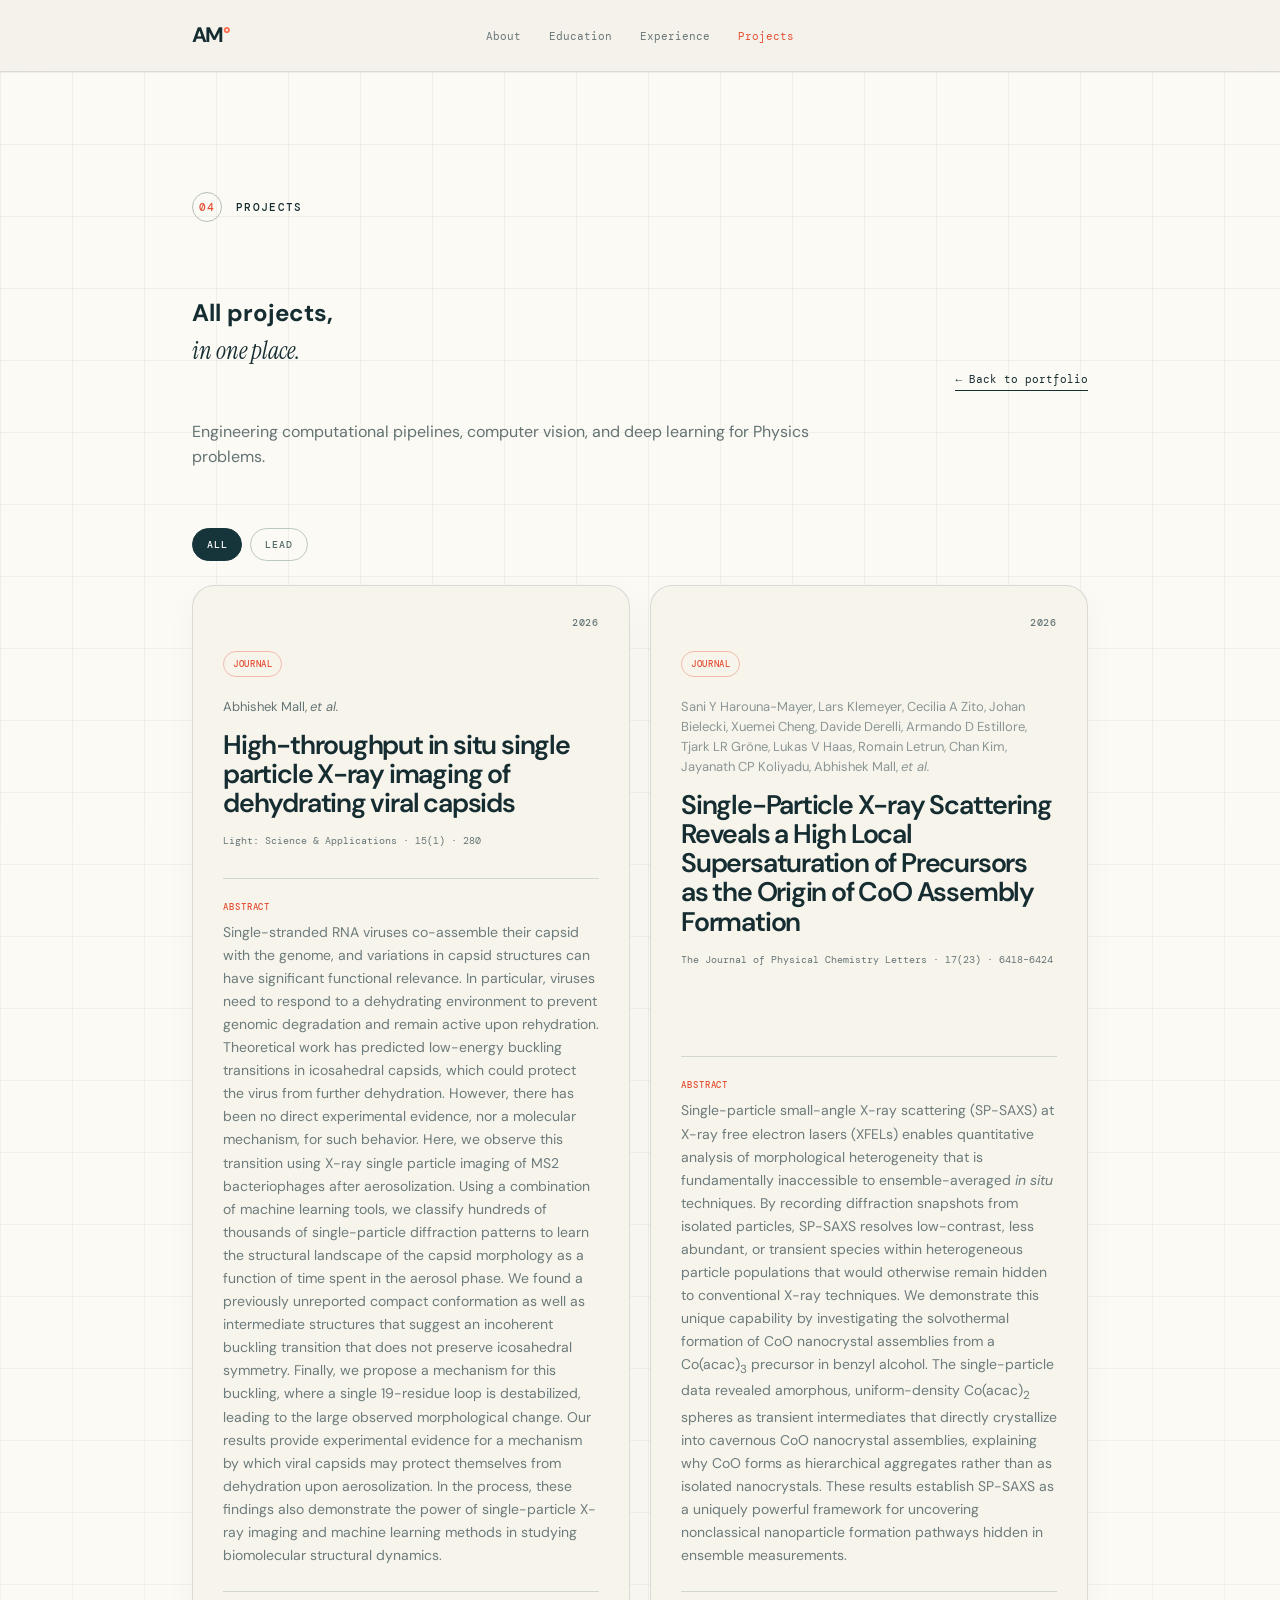
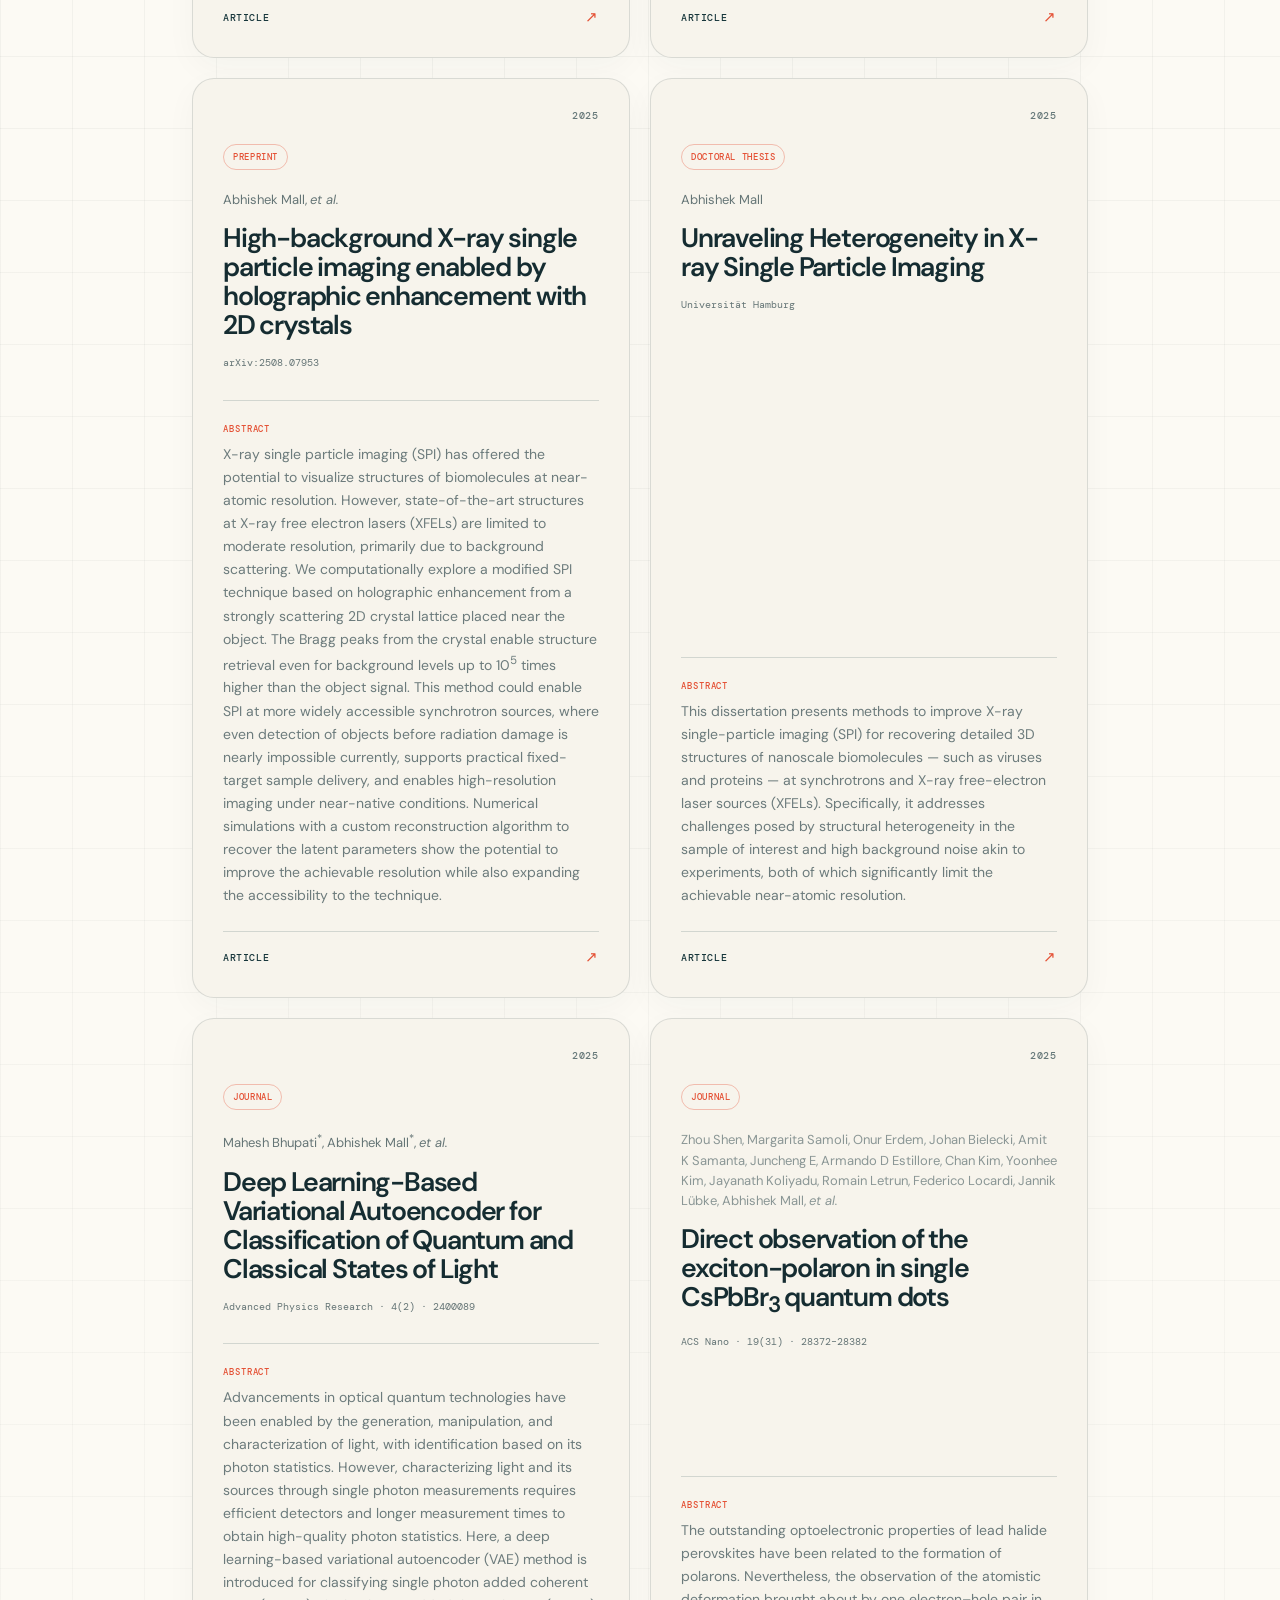
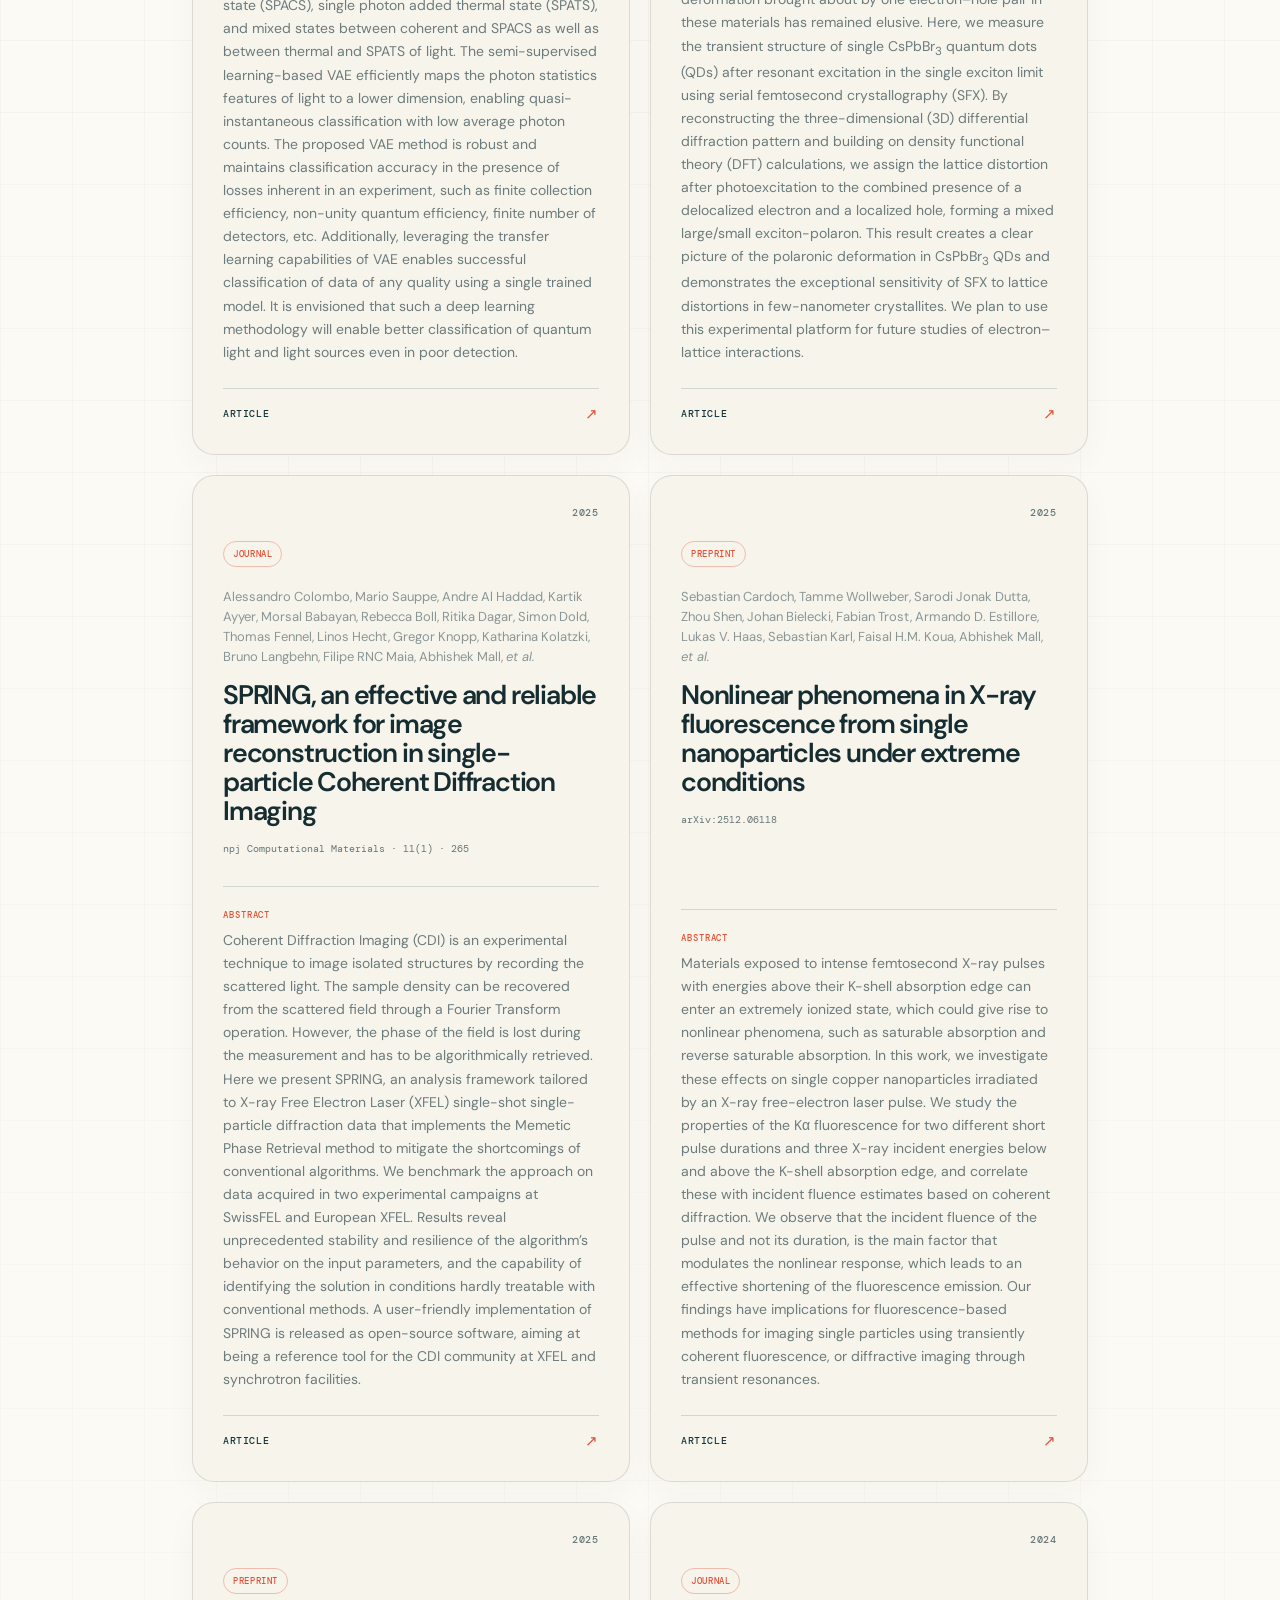
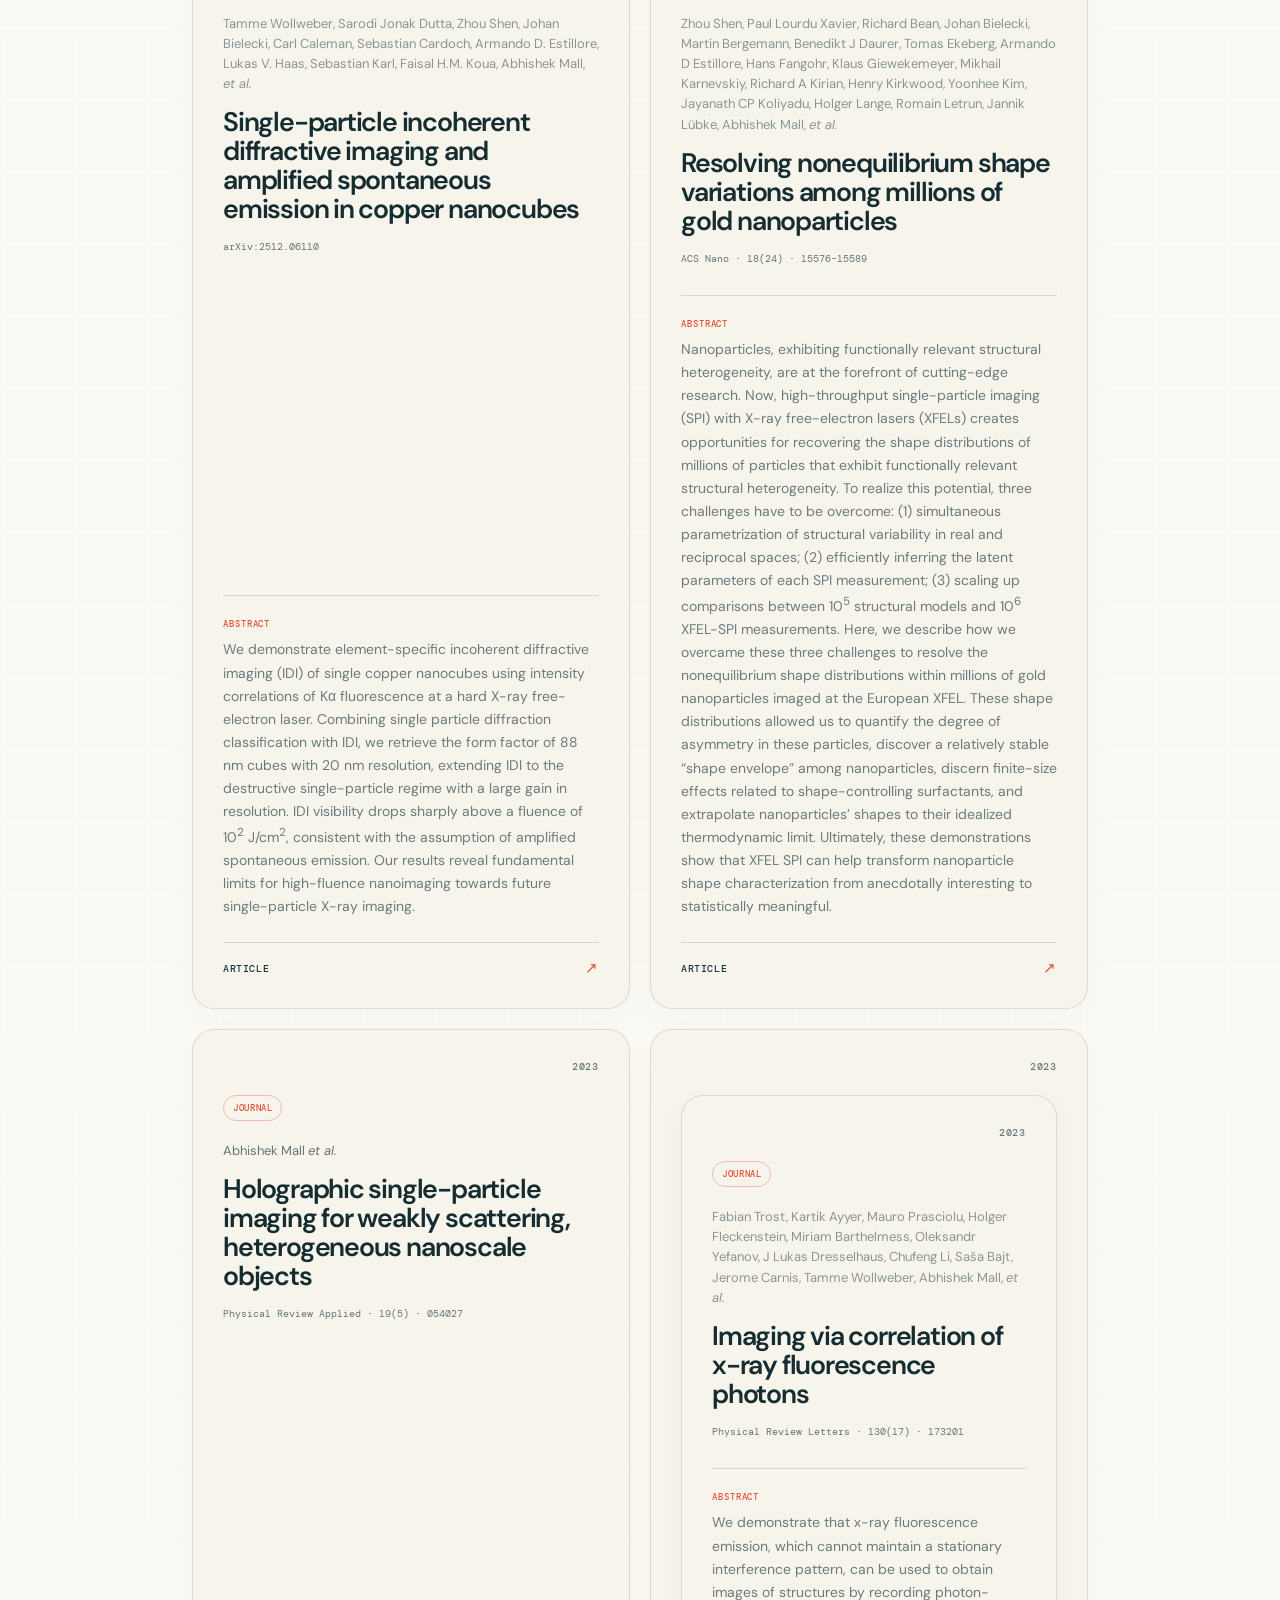
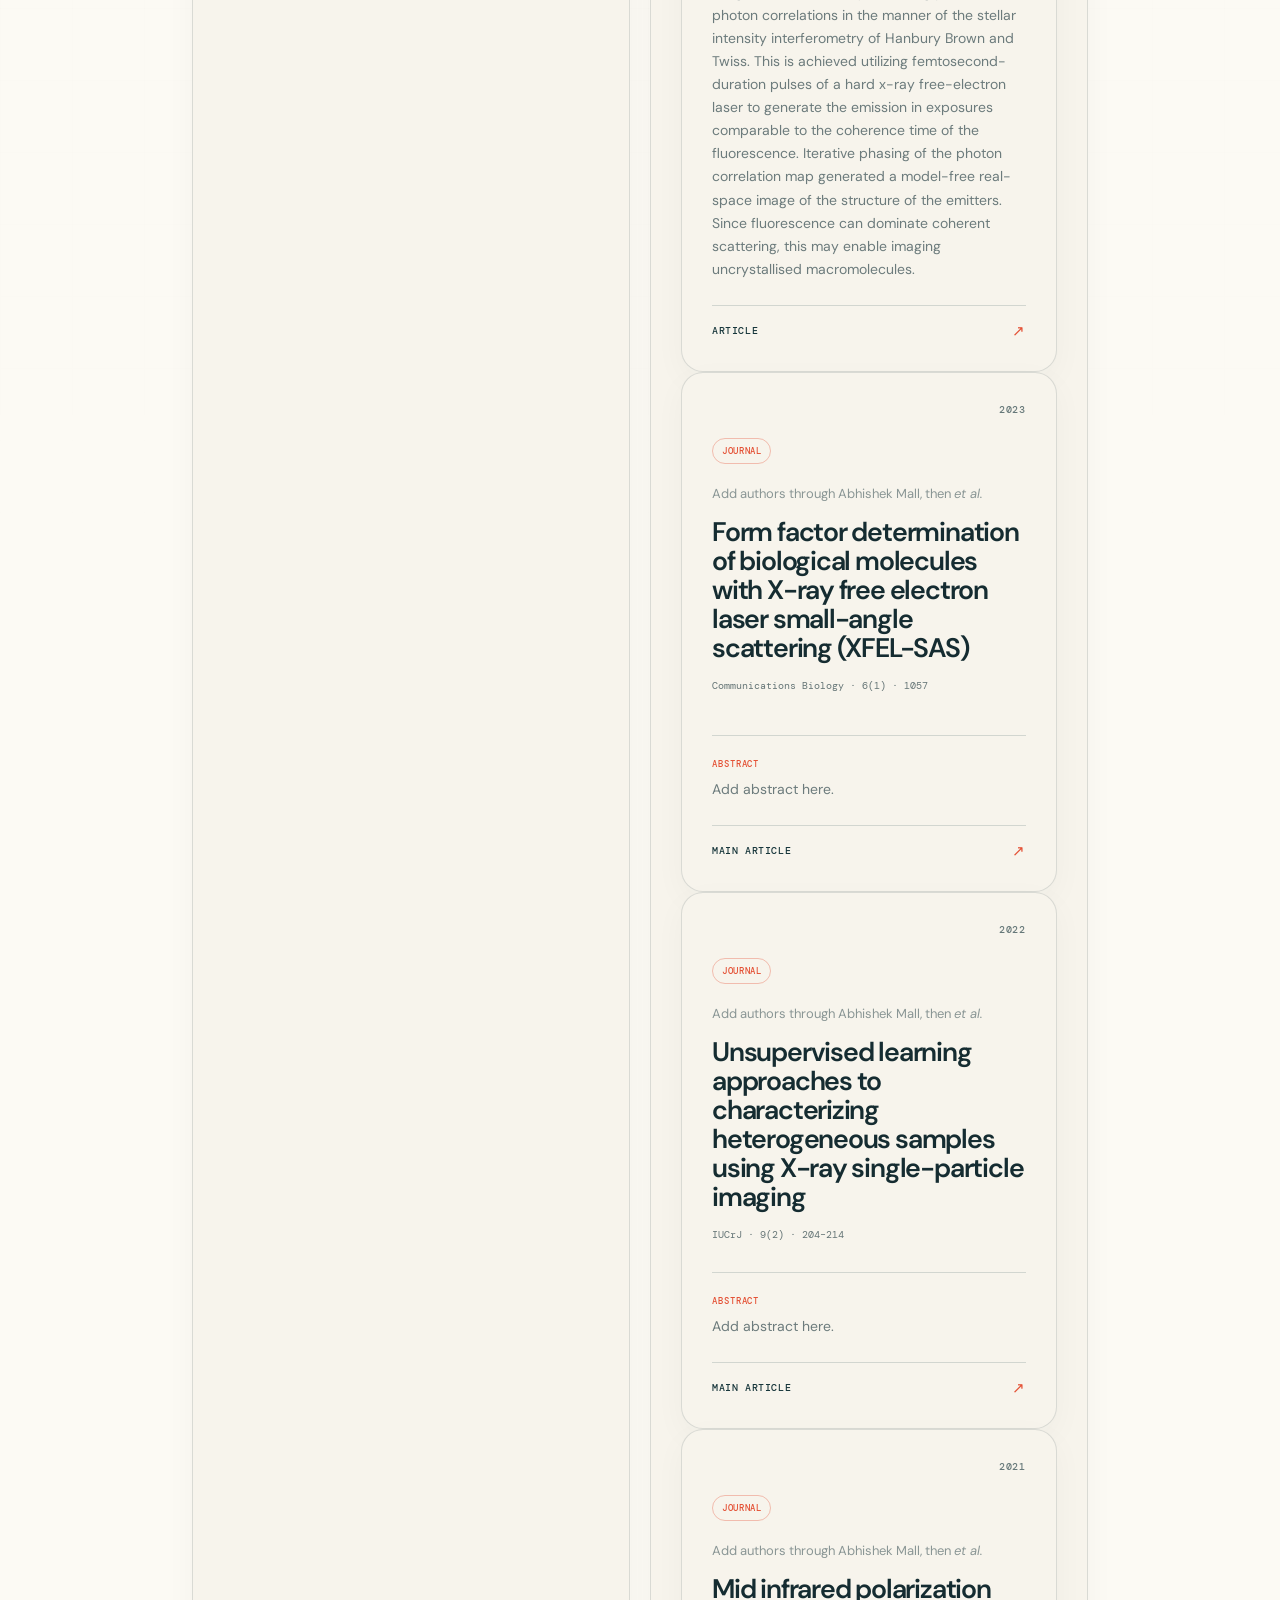
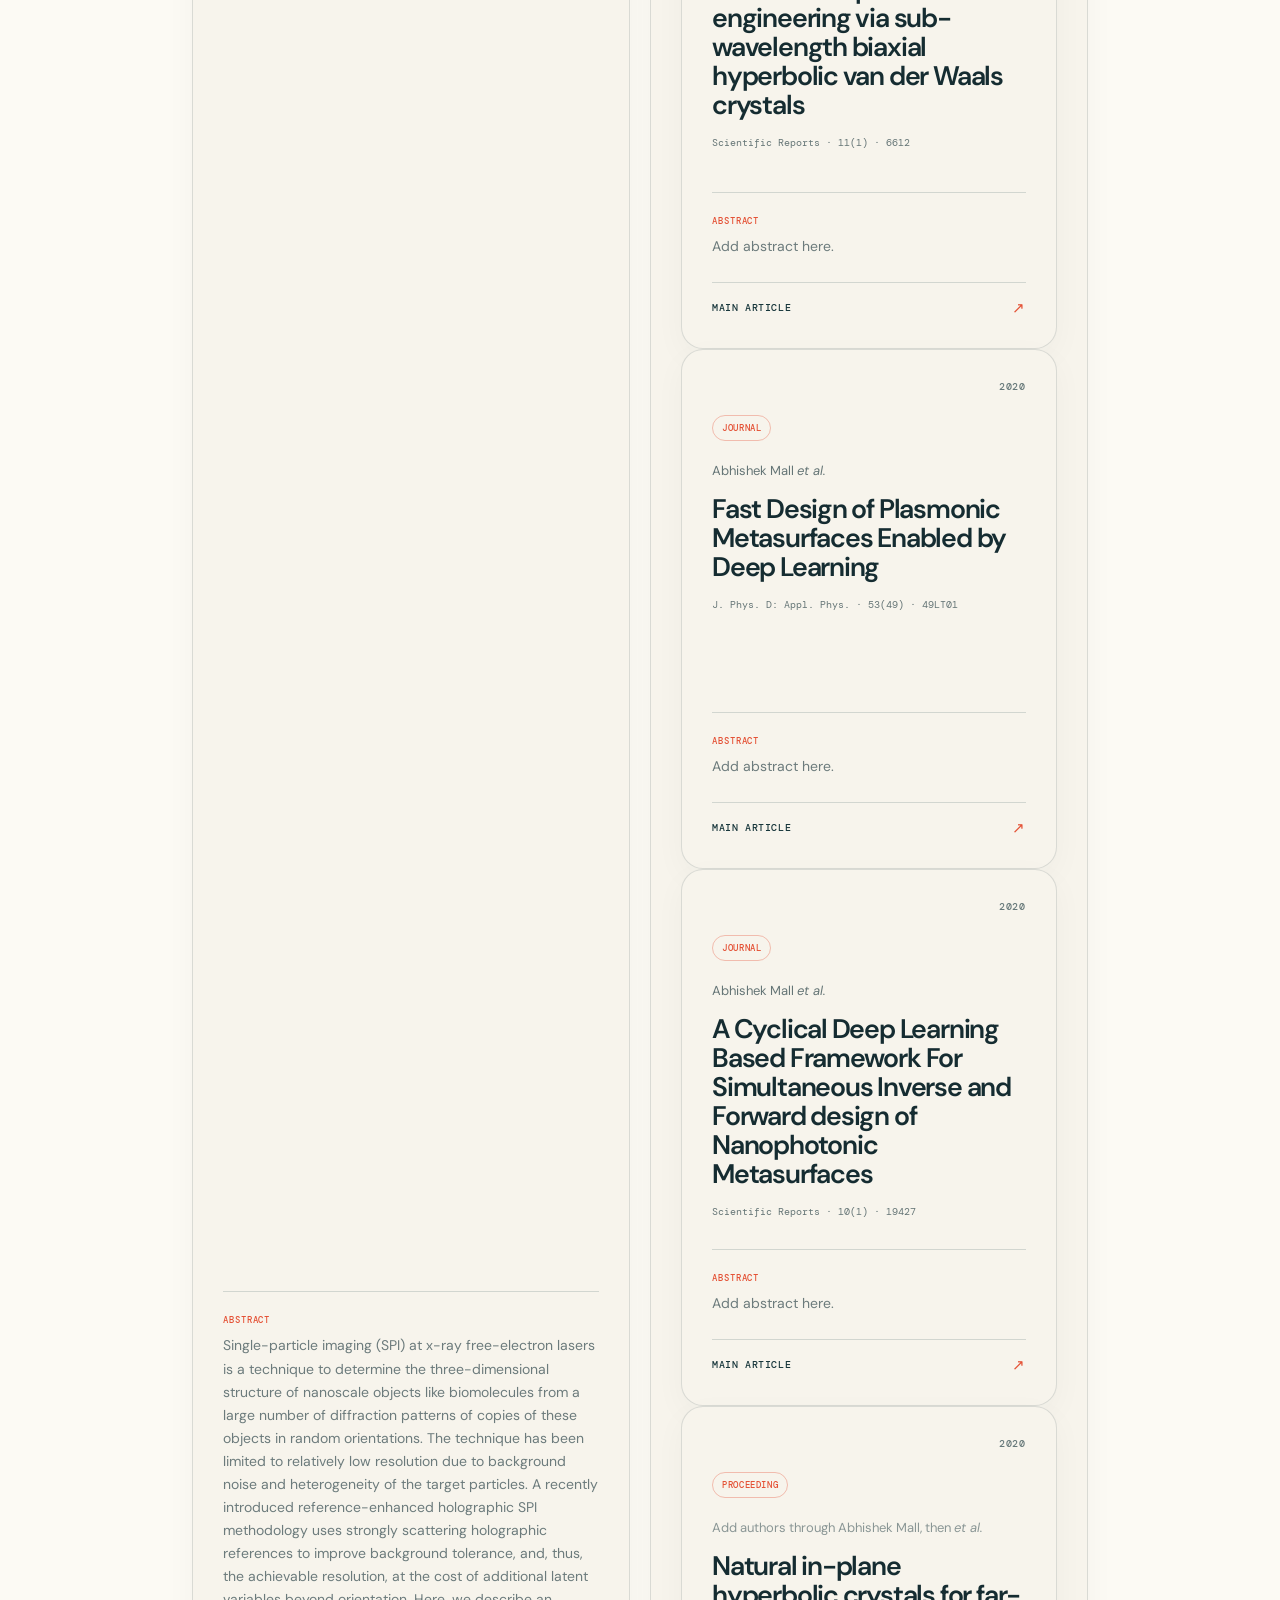
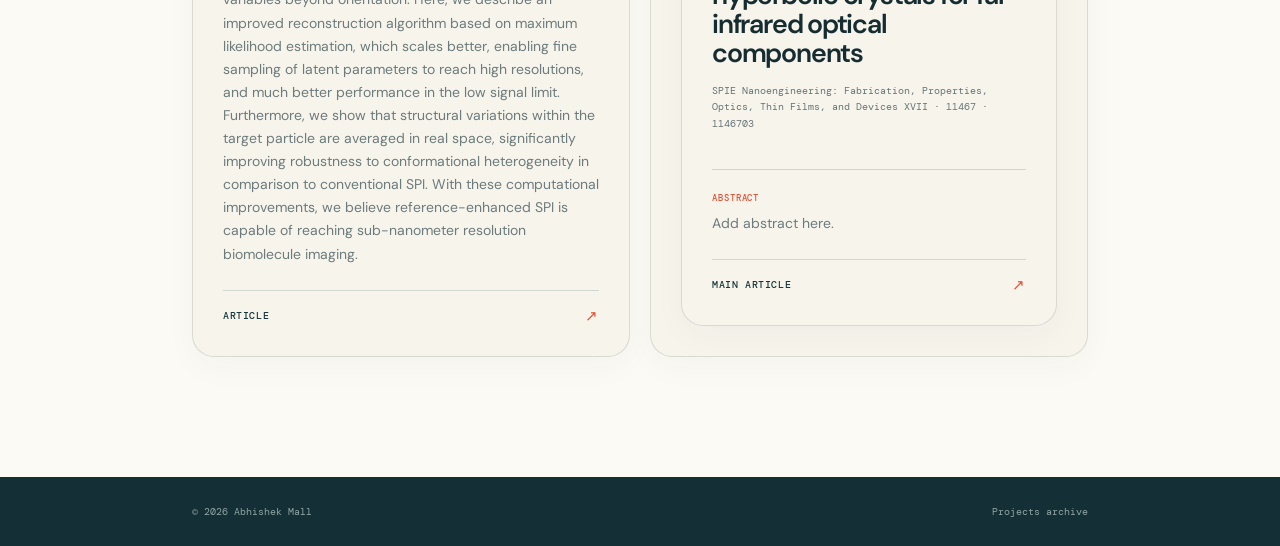
==== commit 64478bf6: "Delete archive articles for projects 22 and 23 Removed two archive articles from the project HTML." ====
--- a/project.html
+++ b/project.html
@@ -558,55 +558,6 @@
           </a>
         </article>
 
-        <article class="archive-card" data-lead="true" id="project-22">
-          <div class="archive-card-top">
-            <span class="archive-year">2019</span>
-          </div>
-
-          <div class="archive-badges">
-            <span class="archive-type">PROCEEDING</span>
-          </div>
-
-          <p class="archive-authors">Abhishek Mall <em>et al.</em></p>
-
-          <h2>Deep Learning enabled Nanophotonic Design via Finite Element Simulation</h2>
-
-          <p class="archive-publication">COMSOL Conference</p>
-
-          <div class="archive-abstract">
-            <span>ABSTRACT</span>
-            <p>Add abstract here.</p>
-          </div>
-
-          <a class="archive-article-link" href="#" target="_blank" rel="noopener">
-            Main article <span>↗</span>
-          </a>
-        </article>
-
-        <article class="archive-card" data-lead="false" id="project-23">
-          <div class="archive-card-top">
-            <span class="archive-year">—</span>
-          </div>
-
-          <div class="archive-badges">
-            <span class="archive-type">SUPPLEMENT</span>
-          </div>
-
-          <p class="archive-authors"><span class="author-placeholder">Add authors through Abhishek Mall, then <em>et al.</em></span></p>
-
-          <h2>Mid-infrared polarization engineering via sub-wavelength biaxial hyperbolic van der Waals crystals: Supplementary Information</h2>
-
-          <p class="archive-publication">Supplementary Information · year not specified in supplied BibTeX</p>
-
-          <div class="archive-abstract">
-            <span>ABSTRACT</span>
-            <p>Add abstract here.</p>
-          </div>
-
-          <a class="archive-article-link" href="#" target="_blank" rel="noopener">
-            Main article <span>↗</span>
-          </a>
-        </article>
       </div>
     </section>
   </main>
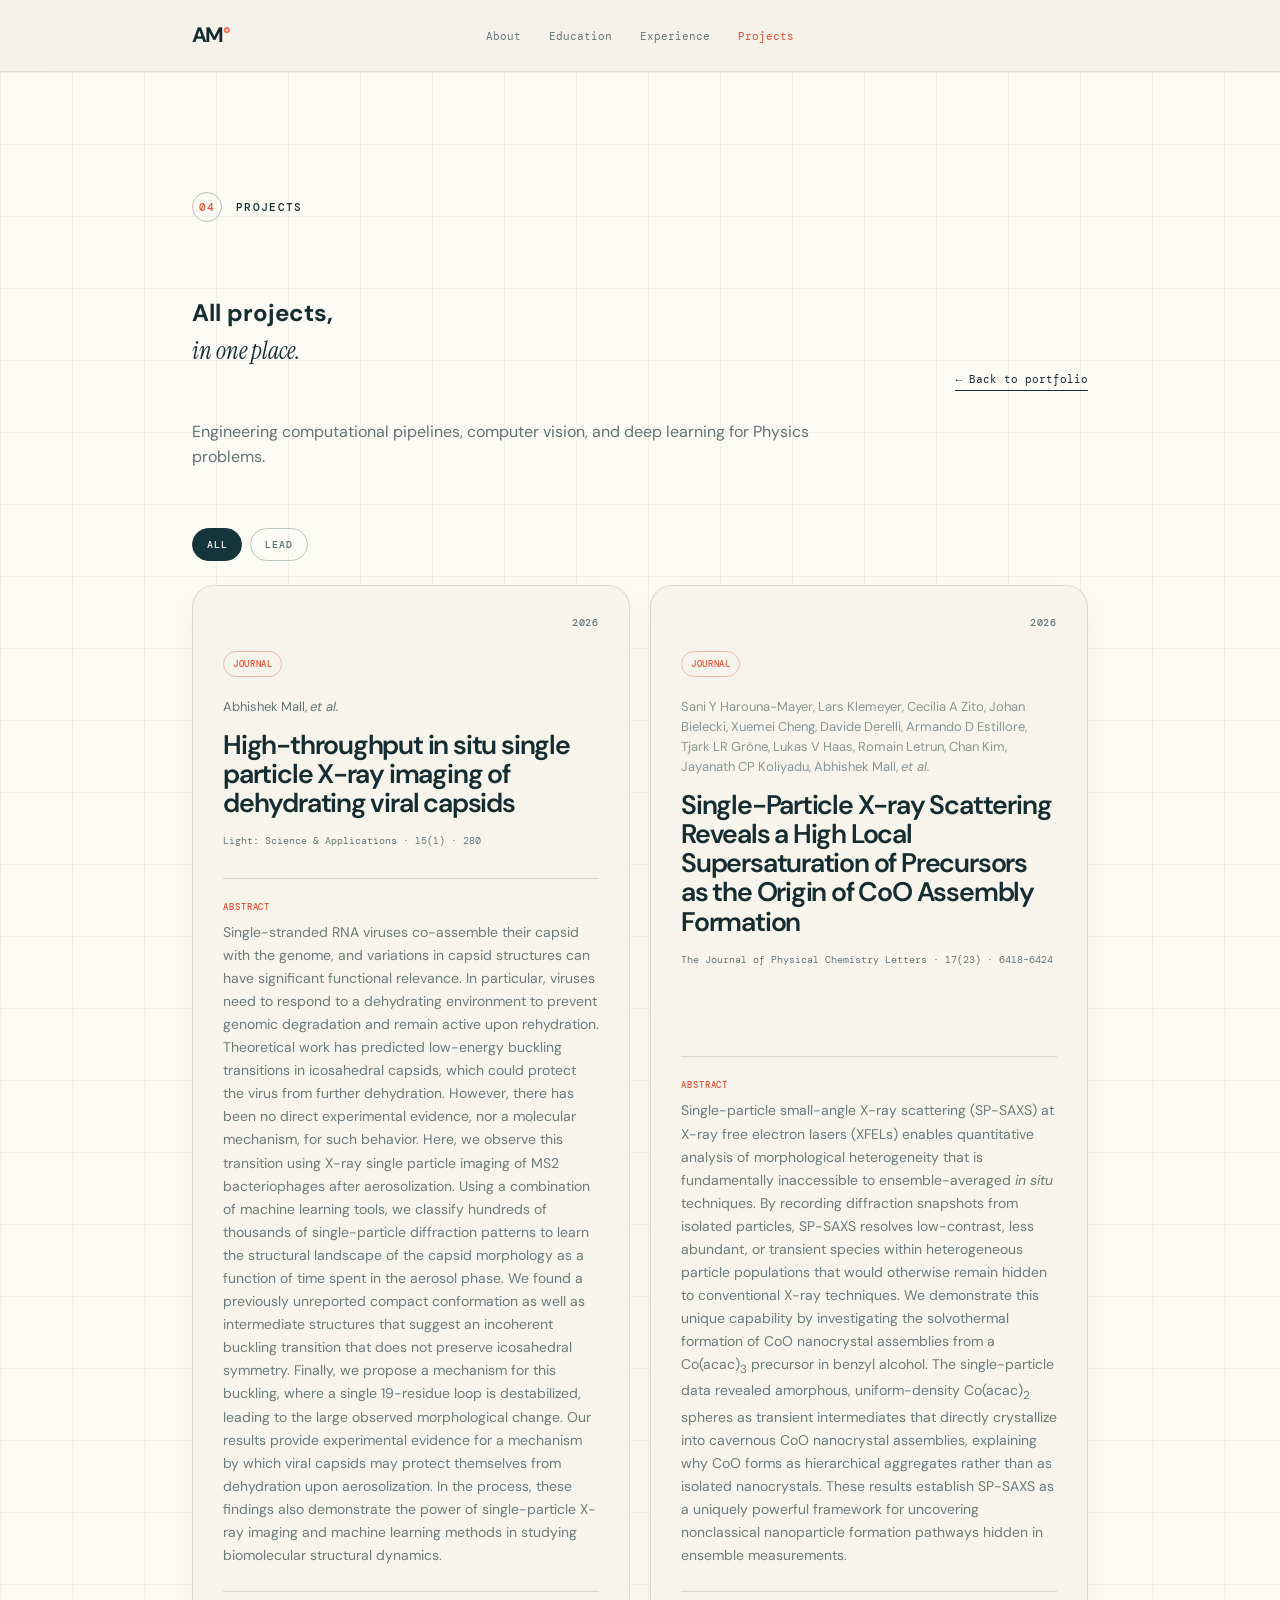
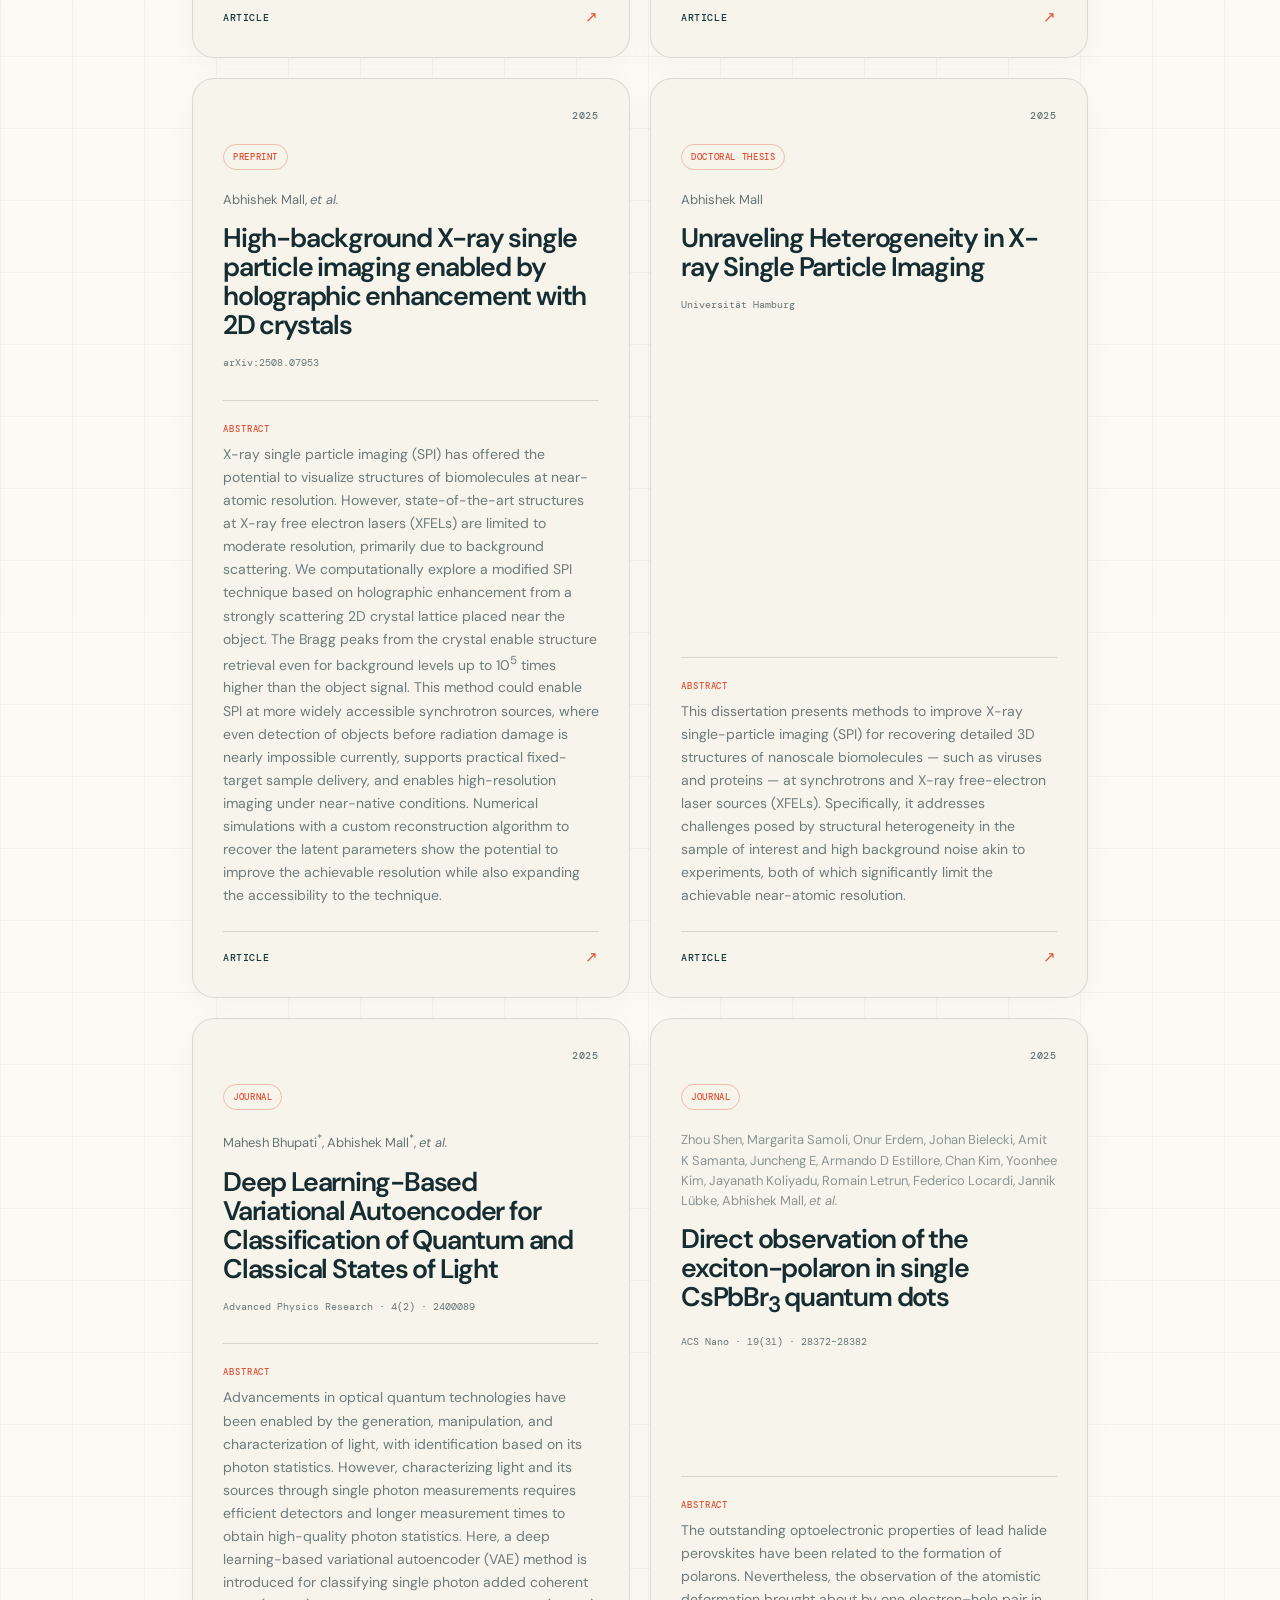
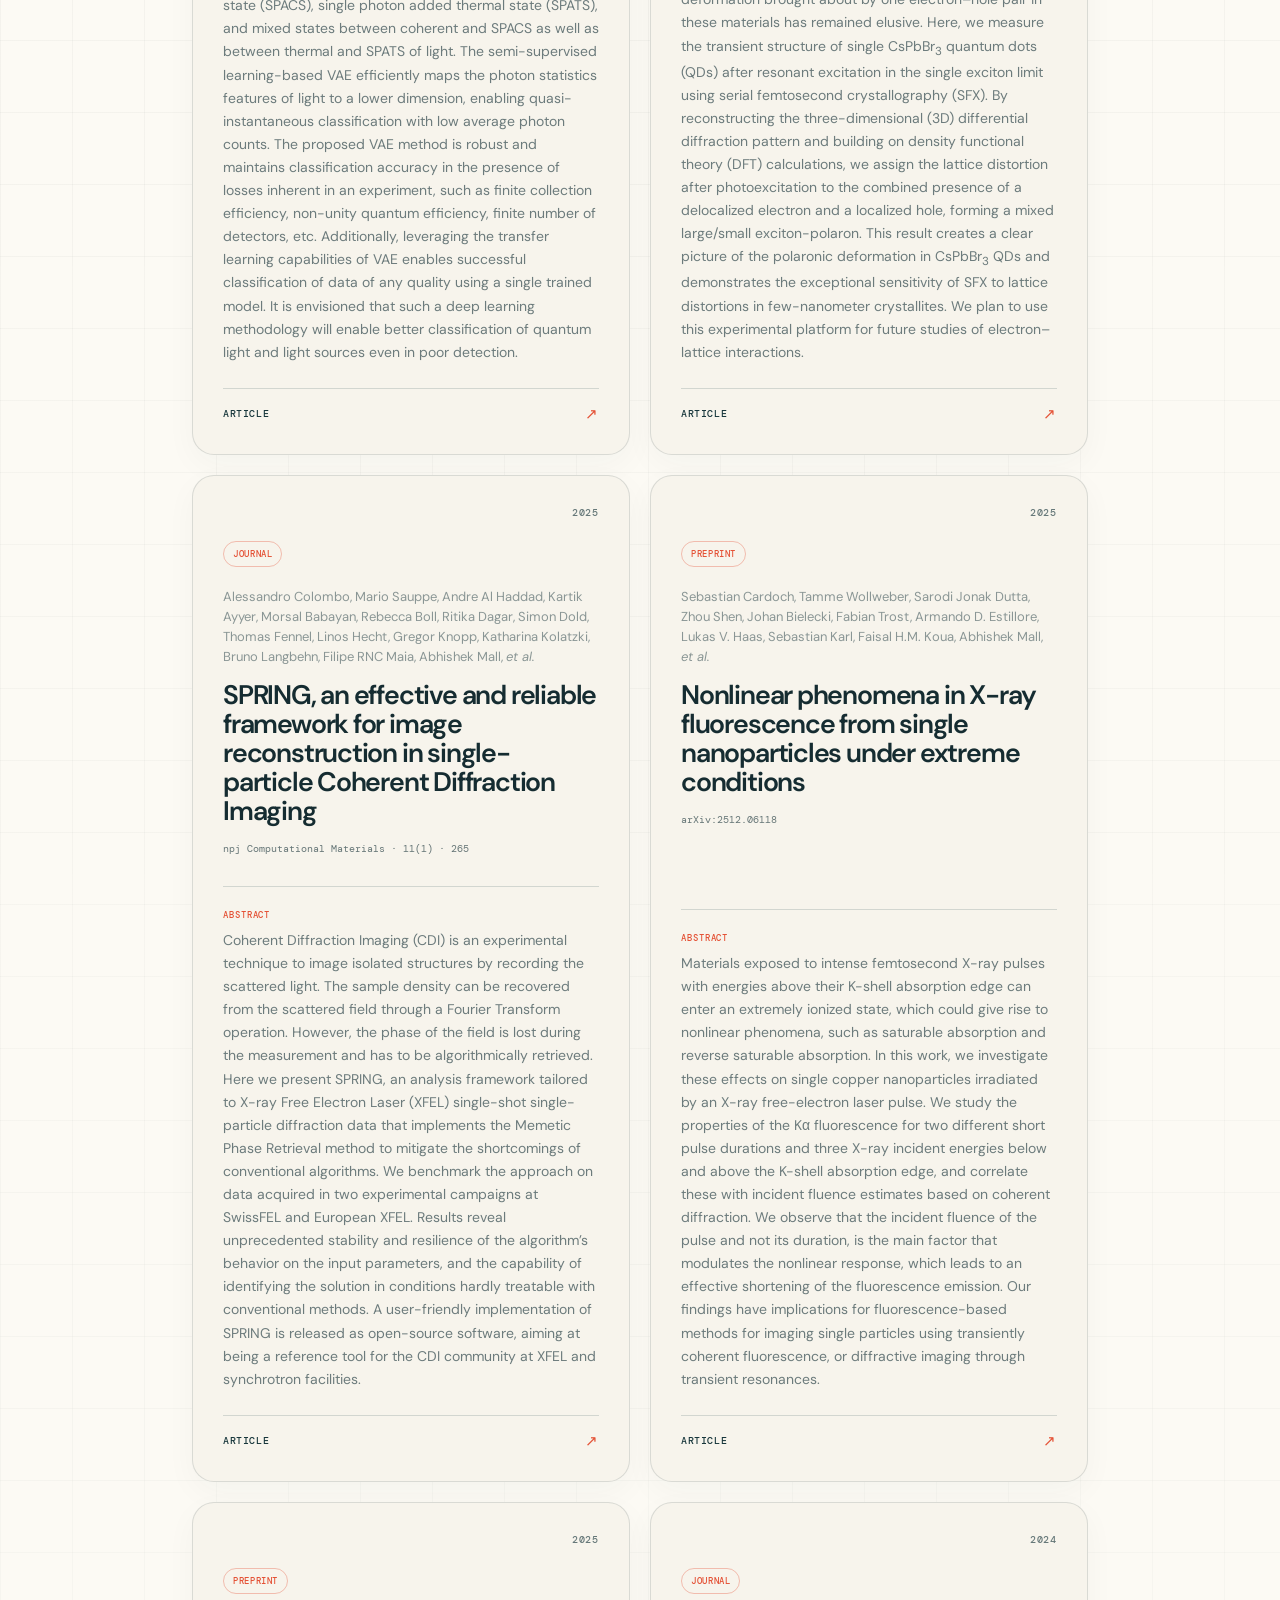
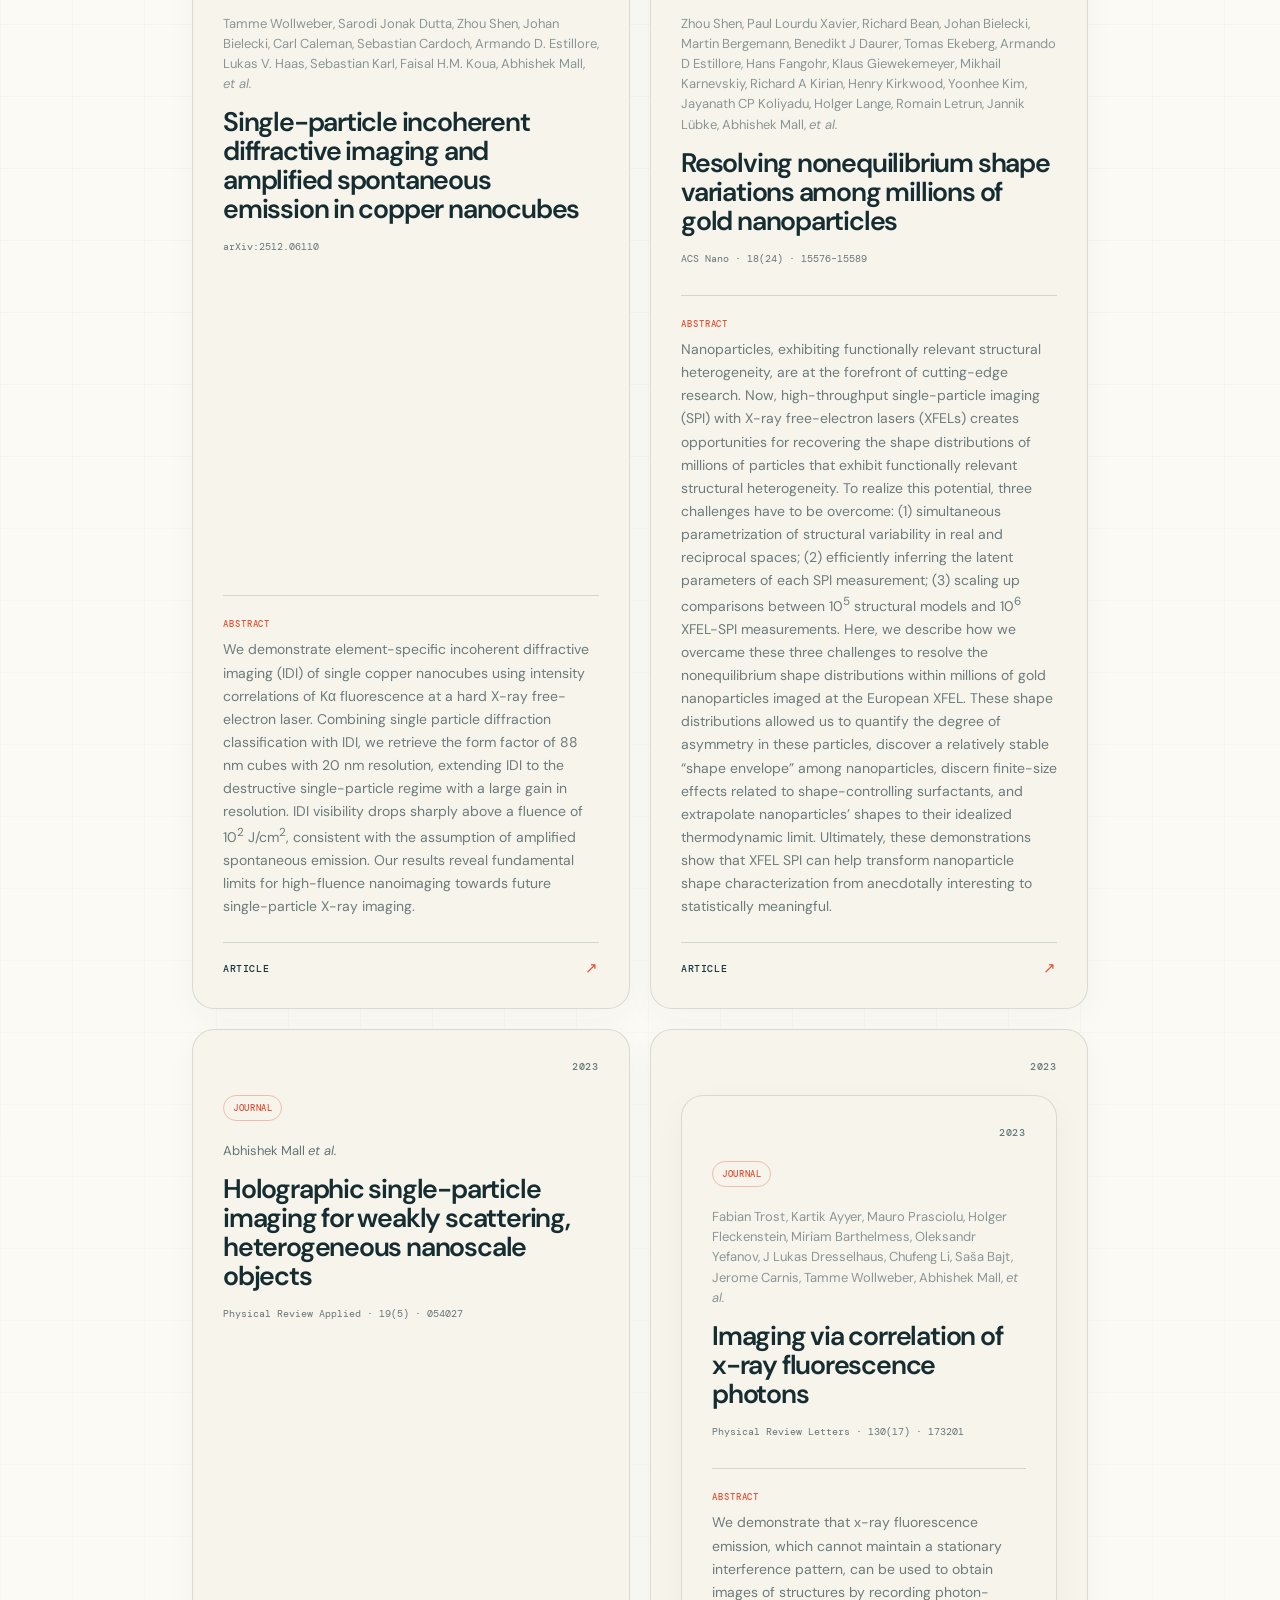
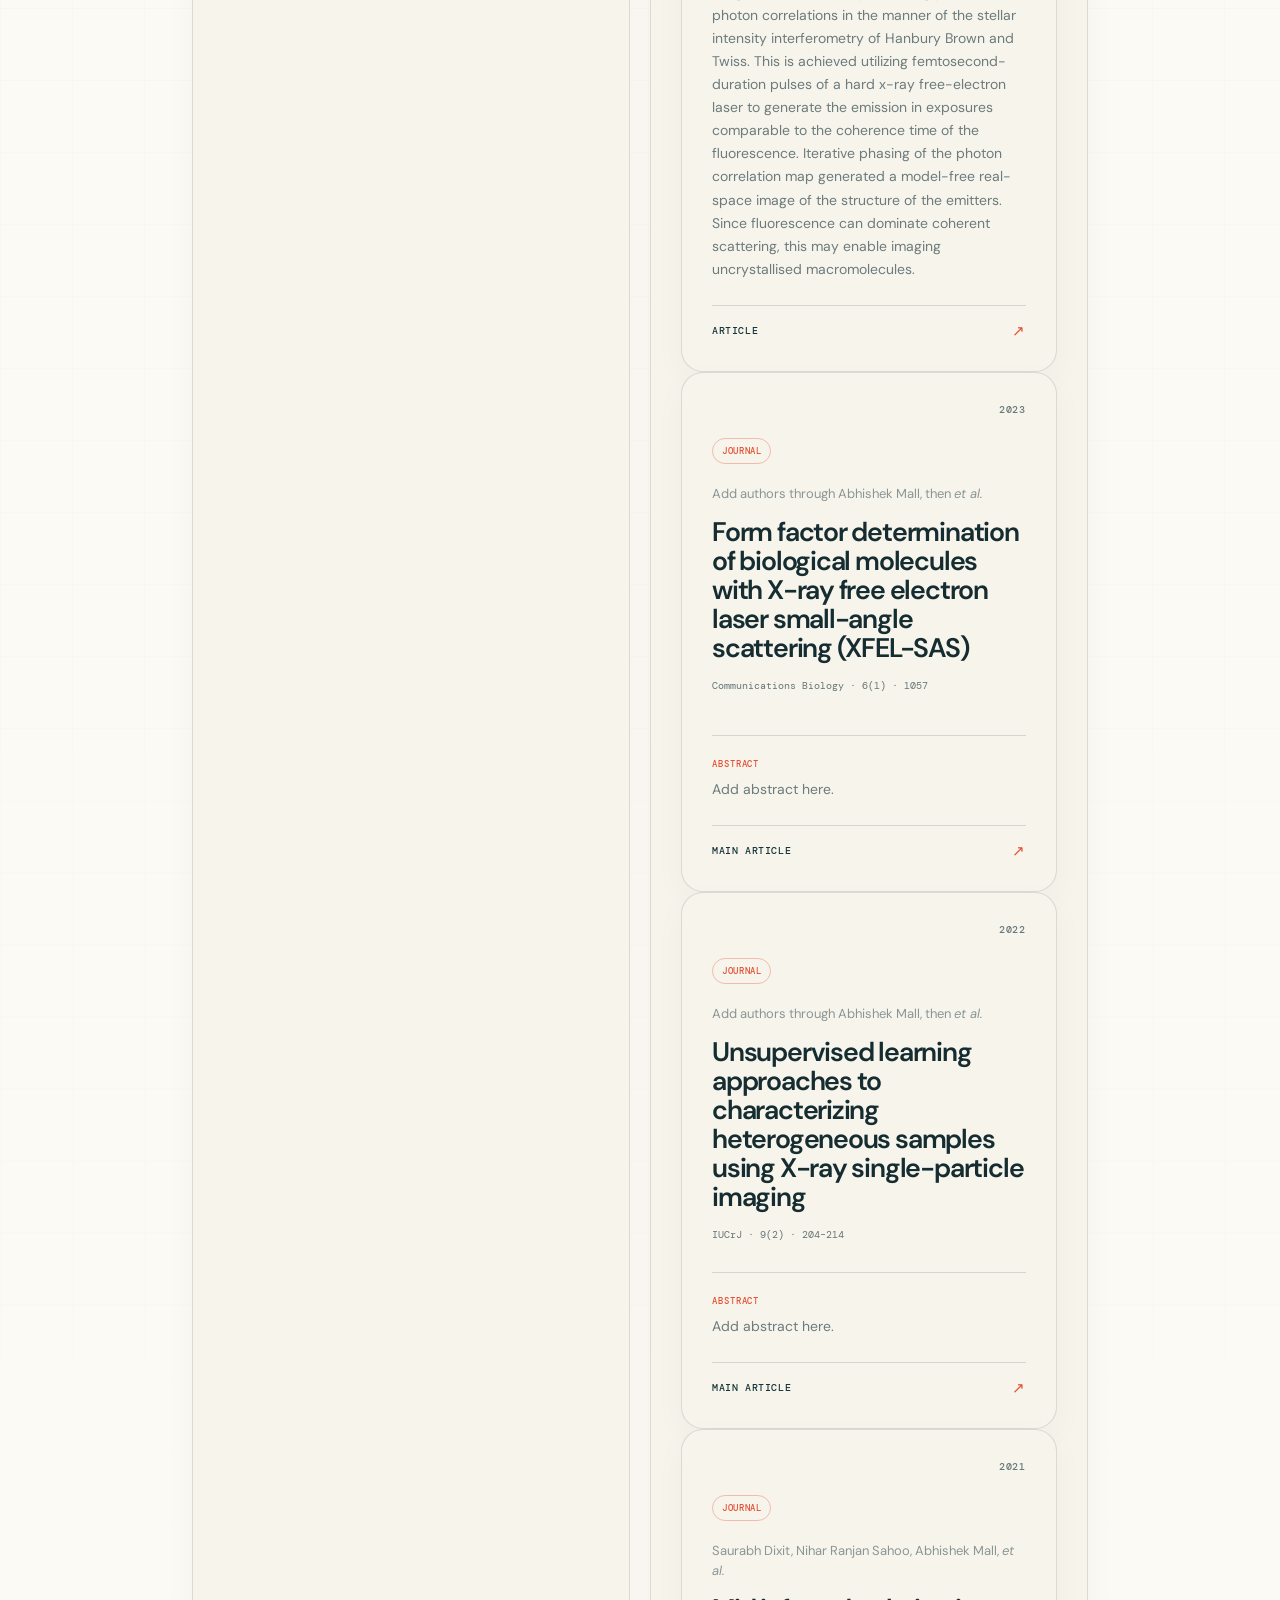
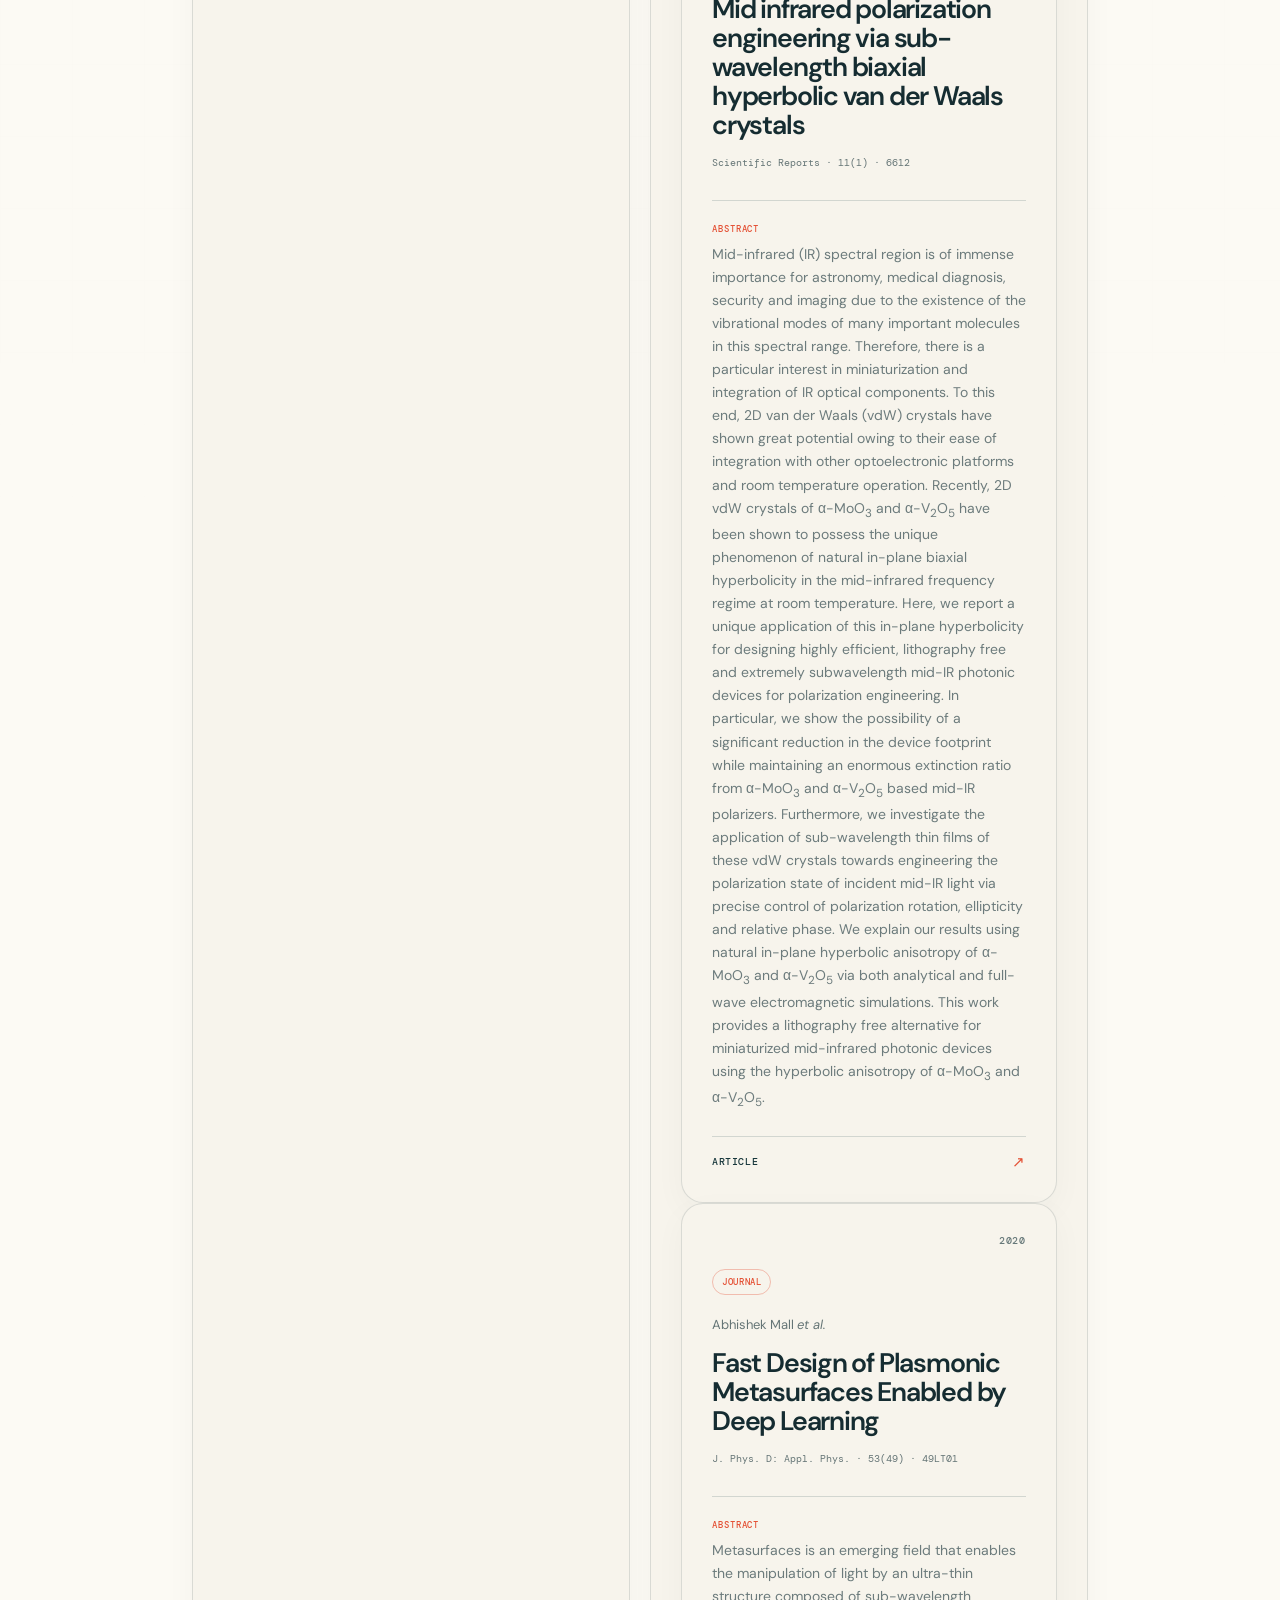
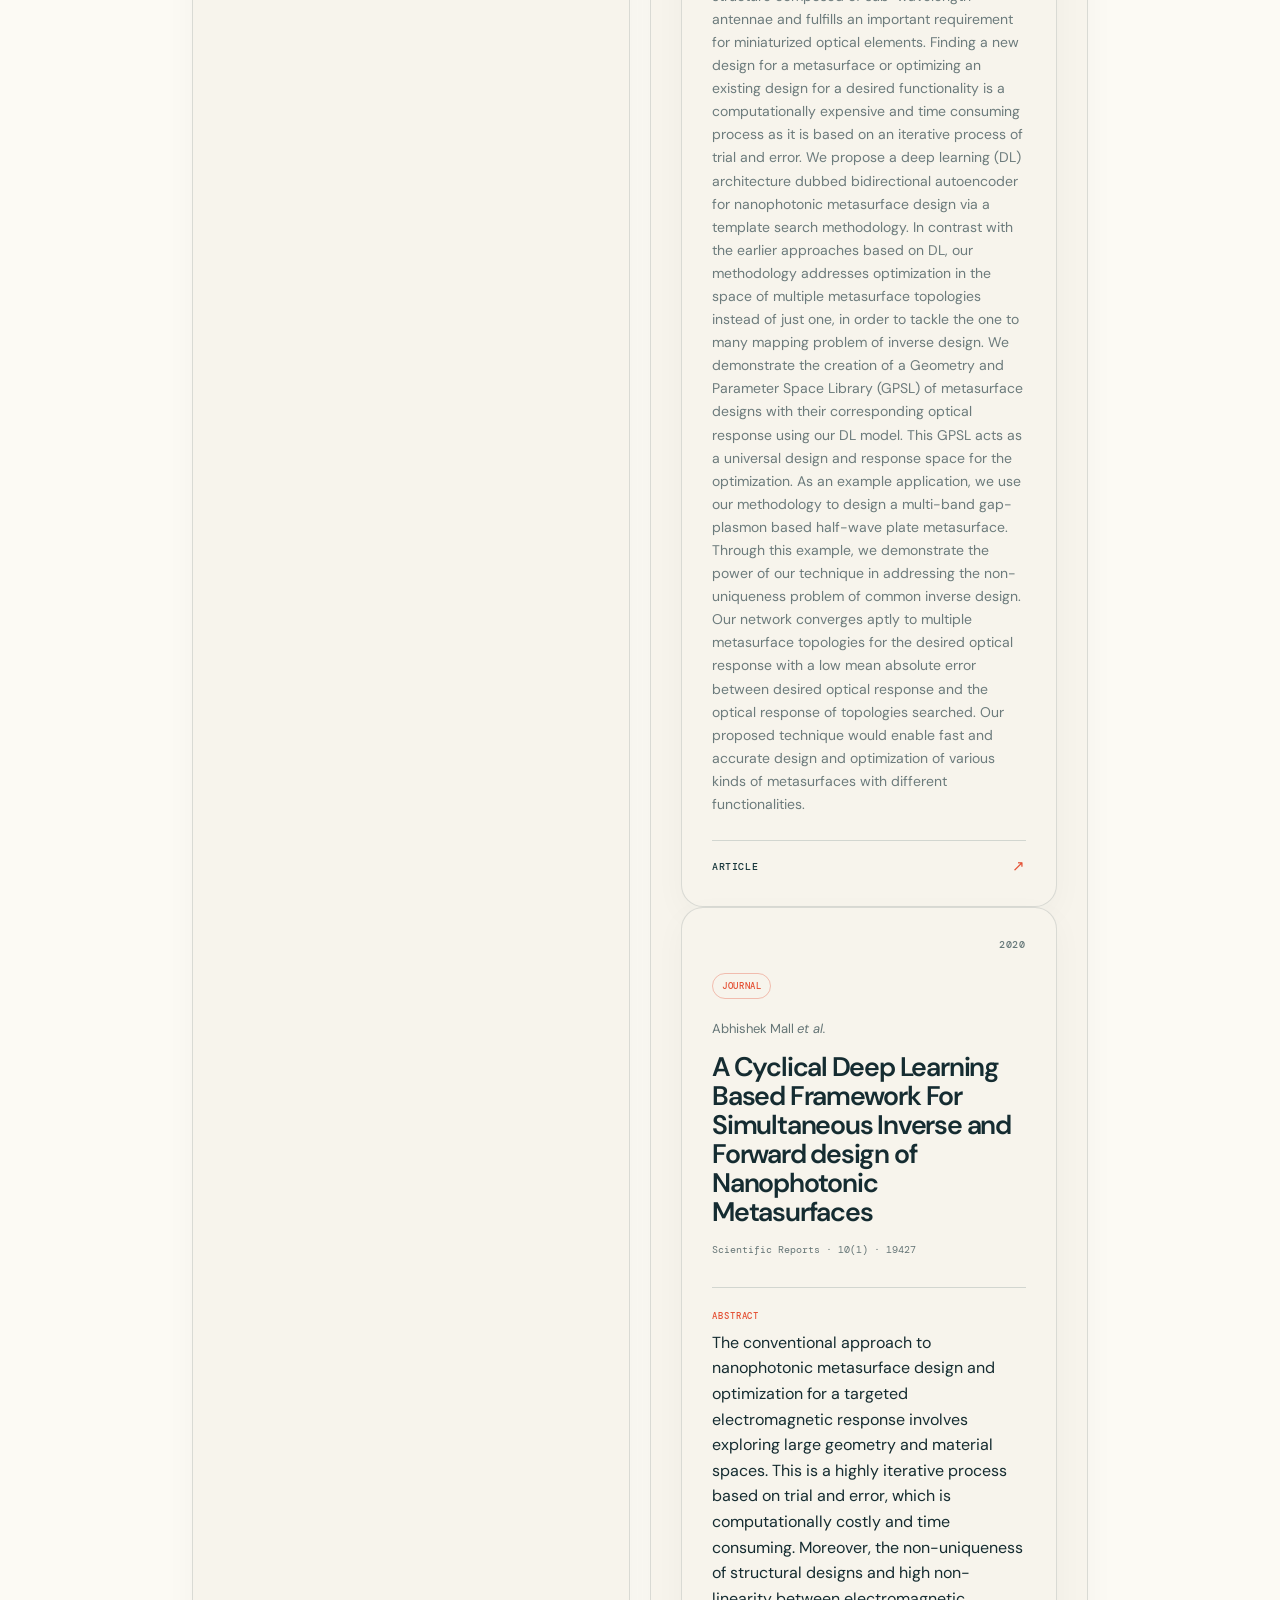
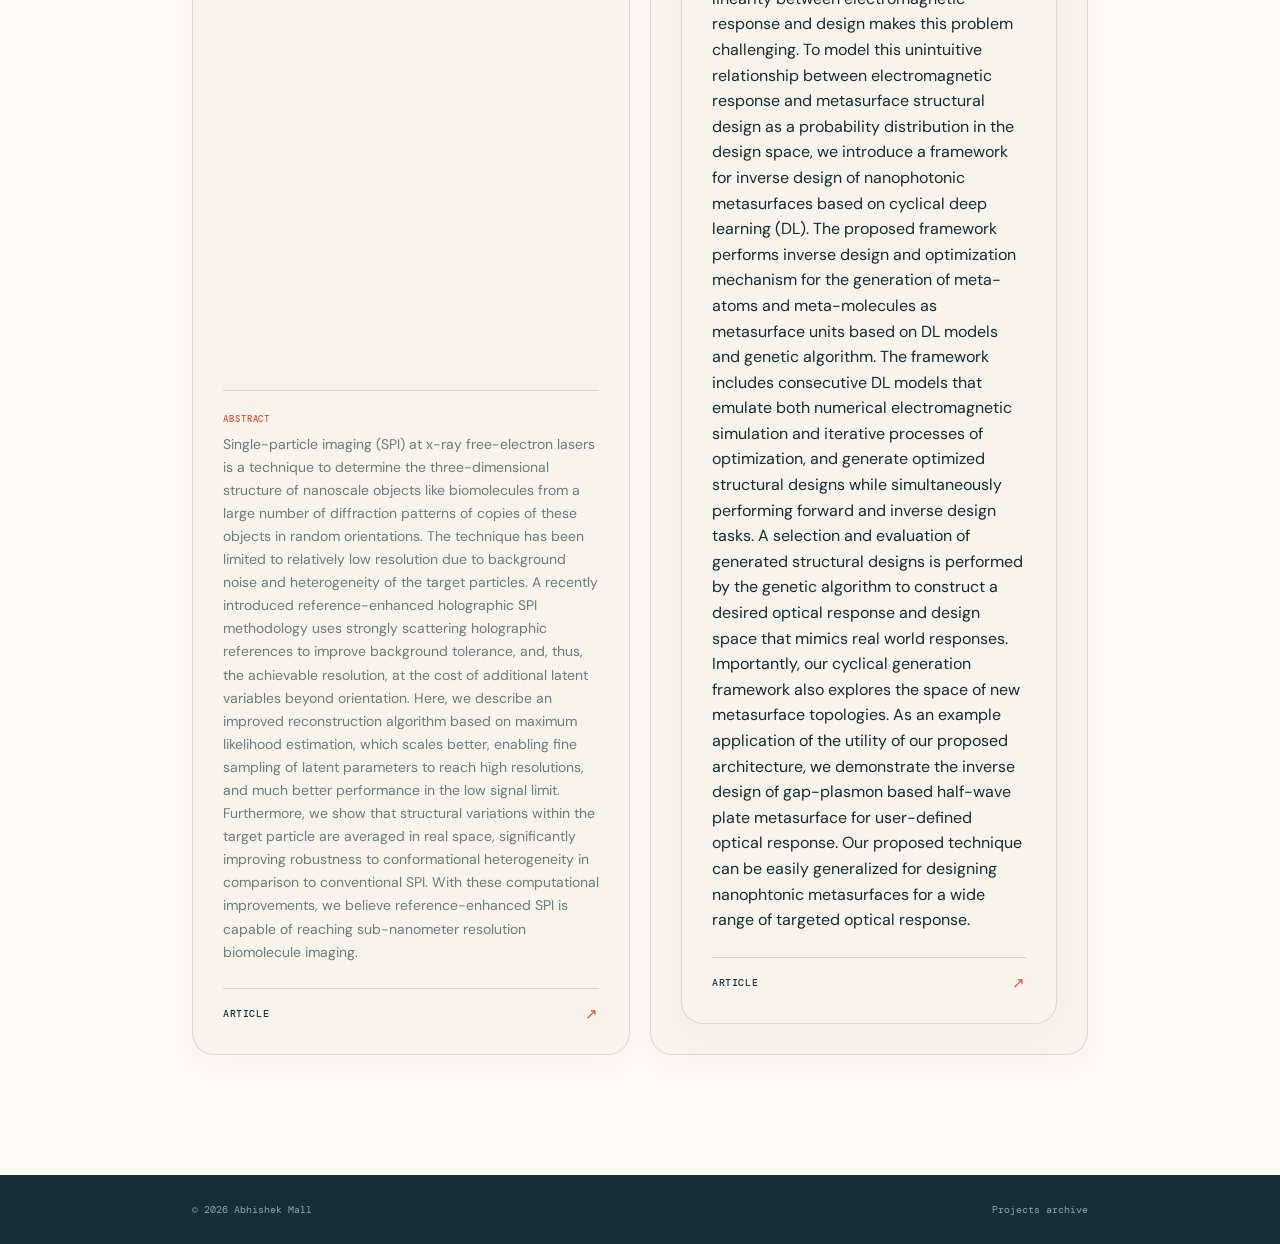
==== commit 62ee14c7: "Revise authors and add detailed abstracts Updated authors and abstracts for multiple projects in pro" ====
--- a/project.html
+++ b/project.html
@@ -467,7 +467,7 @@
             <span class="archive-type">JOURNAL</span>
           </div>
 
-          <p class="archive-authors"><span class="author-placeholder">Add authors through Abhishek Mall, then <em>et al.</em></span></p>
+          <p class="archive-authors"><span class="author-placeholder">Saurabh Dixit, Nihar Ranjan Sahoo, Abhishek Mall, <em>et al.</em></span></p>
 
           <h2>Mid infrared polarization engineering via sub-wavelength biaxial hyperbolic van der Waals crystals</h2>
 
@@ -475,11 +475,18 @@
 
           <div class="archive-abstract">
             <span>ABSTRACT</span>
-            <p>Add abstract here.</p>
-          </div>
-
-          <a class="archive-article-link" href="#" target="_blank" rel="noopener">
-            Main article <span>↗</span>
+            <p>Mid-infrared (IR) spectral region is of immense importance for astronomy, medical diagnosis, security and imaging due to the existence of the vibrational modes of many important molecules in this spectral range. 
+              Therefore, there is a particular interest in miniaturization and integration of IR optical components. To this end, 2D van der Waals (vdW) crystals have shown great potential owing to their ease of integration with other optoelectronic platforms and room temperature operation. 
+              Recently, 2D vdW crystals of &alpha;-MoO<sub>3</sub> and &alpha;-V<sub>2</sub>O<sub>5</sub> have been shown to possess the unique phenomenon of natural in-plane biaxial hyperbolicity in the mid-infrared frequency regime at room temperature. 
+              Here, we report a unique application of this in-plane hyperbolicity for designing highly efficient, lithography free and extremely subwavelength mid-IR photonic devices for polarization engineering. 
+              In particular, we show the possibility of a significant reduction in the device footprint while maintaining an enormous extinction ratio from &alpha;-MoO<sub>3</sub> and &alpha;-V<sub>2</sub>O<sub>5</sub> based mid-IR polarizers. 
+              Furthermore, we investigate the application of sub-wavelength thin films of these vdW crystals towards engineering the polarization state of incident mid-IR light via precise control of polarization rotation, ellipticity and relative phase. 
+              We explain our results using natural in-plane hyperbolic anisotropy of &alpha;-MoO<sub>3</sub> and &alpha;-V<sub>2</sub>O<sub>5</sub> via both analytical and full-wave electromagnetic simulations. 
+              This work provides a lithography free alternative for miniaturized mid-infrared photonic devices using the hyperbolic anisotropy of &alpha;-MoO<sub>3</sub> and &alpha;-V<sub>2</sub>O<sub>5</sub>.</p>
+          </div>
+
+          <a class="archive-article-link" href="https://www.nature.com/articles/s41598-021-86056-x" target="_blank" rel="noopener">
+            Article <span>↗</span>
           </a>
         </article>
 
@@ -500,11 +507,19 @@
 
           <div class="archive-abstract">
             <span>ABSTRACT</span>
-            <p>Add abstract here.</p>
-          </div>
-
-          <a class="archive-article-link" href="#" target="_blank" rel="noopener">
-            Main article <span>↗</span>
+            <p>Metasurfaces is an emerging field that enables the manipulation of light by an ultra-thin structure composed of sub-wavelength antennae and fulfills an important requirement for miniaturized optical elements. 
+              Finding a new design for a metasurface or optimizing an existing design for a desired functionality is a computationally expensive and time consuming process as it is based on an iterative process of trial and error. 
+              We propose a deep learning (DL) architecture dubbed bidirectional autoencoder for nanophotonic metasurface design via a template search methodology. In contrast with the earlier approaches based on DL, 
+              our methodology addresses optimization in the space of multiple metasurface topologies instead of just one, in order to tackle the one to many mapping problem of inverse design. 
+              We demonstrate the creation of a Geometry and Parameter Space Library (GPSL) of metasurface designs with their corresponding optical response using our DL model. 
+              This GPSL acts as a universal design and response space for the optimization. As an example application, we use our methodology to design a multi-band gap-plasmon based half-wave plate metasurface. 
+              Through this example, we demonstrate the power of our technique in addressing the non-uniqueness problem of common inverse design. 
+              Our network converges aptly to multiple metasurface topologies for the desired optical response with a low mean absolute error between desired optical response and the optical response of topologies searched. 
+              Our proposed technique would enable fast and accurate design and optimization of various kinds of metasurfaces with different functionalities.</p>
+          </div>
+
+          <a class="archive-article-link" href="https://iopscience.iop.org/article/10.1088/1361-6463/abb33c/meta" target="_blank" rel="noopener">
+            Article <span>↗</span>
           </a>
         </article>
 
@@ -525,38 +540,23 @@
 
           <div class="archive-abstract">
             <span>ABSTRACT</span>
-            <p>Add abstract here.</p>
-          </div>
-
-          <a class="archive-article-link" href="#" target="_blank" rel="noopener">
-            Main article <span>↗</span>
-          </a>
-        </article>
-
-        <article class="archive-card" data-lead="false" id="project-21">
-          <div class="archive-card-top">
-            <span class="archive-year">2020</span>
-          </div>
-
-          <div class="archive-badges">
-            <span class="archive-type">PROCEEDING</span>
-          </div>
-
-          <p class="archive-authors"><span class="author-placeholder">Add authors through Abhishek Mall, then <em>et al.</em></span></p>
-
-          <h2>Natural in-plane hyperbolic crystals for far-infrared optical components</h2>
-
-          <p class="archive-publication">SPIE Nanoengineering: Fabrication, Properties, Optics, Thin Films, and Devices XVII · 11467 · 1146703</p>
-
-          <div class="archive-abstract">
-            <span>ABSTRACT</span>
-            <p>Add abstract here.</p>
-          </div>
-
-          <a class="archive-article-link" href="#" target="_blank" rel="noopener">
-            Main article <span>↗</span>
-          </a>
-        </article>
+            The conventional approach to nanophotonic metasurface design and optimization for a targeted electromagnetic response involves exploring large geometry and material spaces. 
+            This is a highly iterative process based on trial and error, which is computationally costly and time consuming. 
+            Moreover, the non-uniqueness of structural designs and high non-linearity between electromagnetic response and design makes this problem challenging. 
+            To model this unintuitive relationship between electromagnetic response and metasurface structural design as a probability distribution in the design space, we introduce a framework for inverse design of nanophotonic metasurfaces based on cyclical deep learning (DL). 
+            The proposed framework performs inverse design and optimization mechanism for the generation of meta-atoms and meta-molecules as metasurface units based on DL models and genetic algorithm. 
+            The framework includes consecutive DL models that emulate both numerical electromagnetic simulation and iterative processes of optimization, and generate optimized structural designs while simultaneously performing forward and inverse design tasks. 
+            A selection and evaluation of generated structural designs is performed by the genetic algorithm to construct a desired optical response and design space that mimics real world responses. 
+            Importantly, our cyclical generation framework also explores the space of new metasurface topologies. As an example application of the utility of our proposed architecture, 
+            we demonstrate the inverse design of gap-plasmon based half-wave plate metasurface for user-defined optical response. 
+            Our proposed technique can be easily generalized for designing nanophtonic metasurfaces for a wide range of targeted optical response.
+          </div>
+
+          <a class="archive-article-link" href="https://www.nature.com/articles/s41598-020-76400-y" target="_blank" rel="noopener">
+            Article <span>↗</span>
+          </a>
+        </article>
+
 
       </div>
     </section>
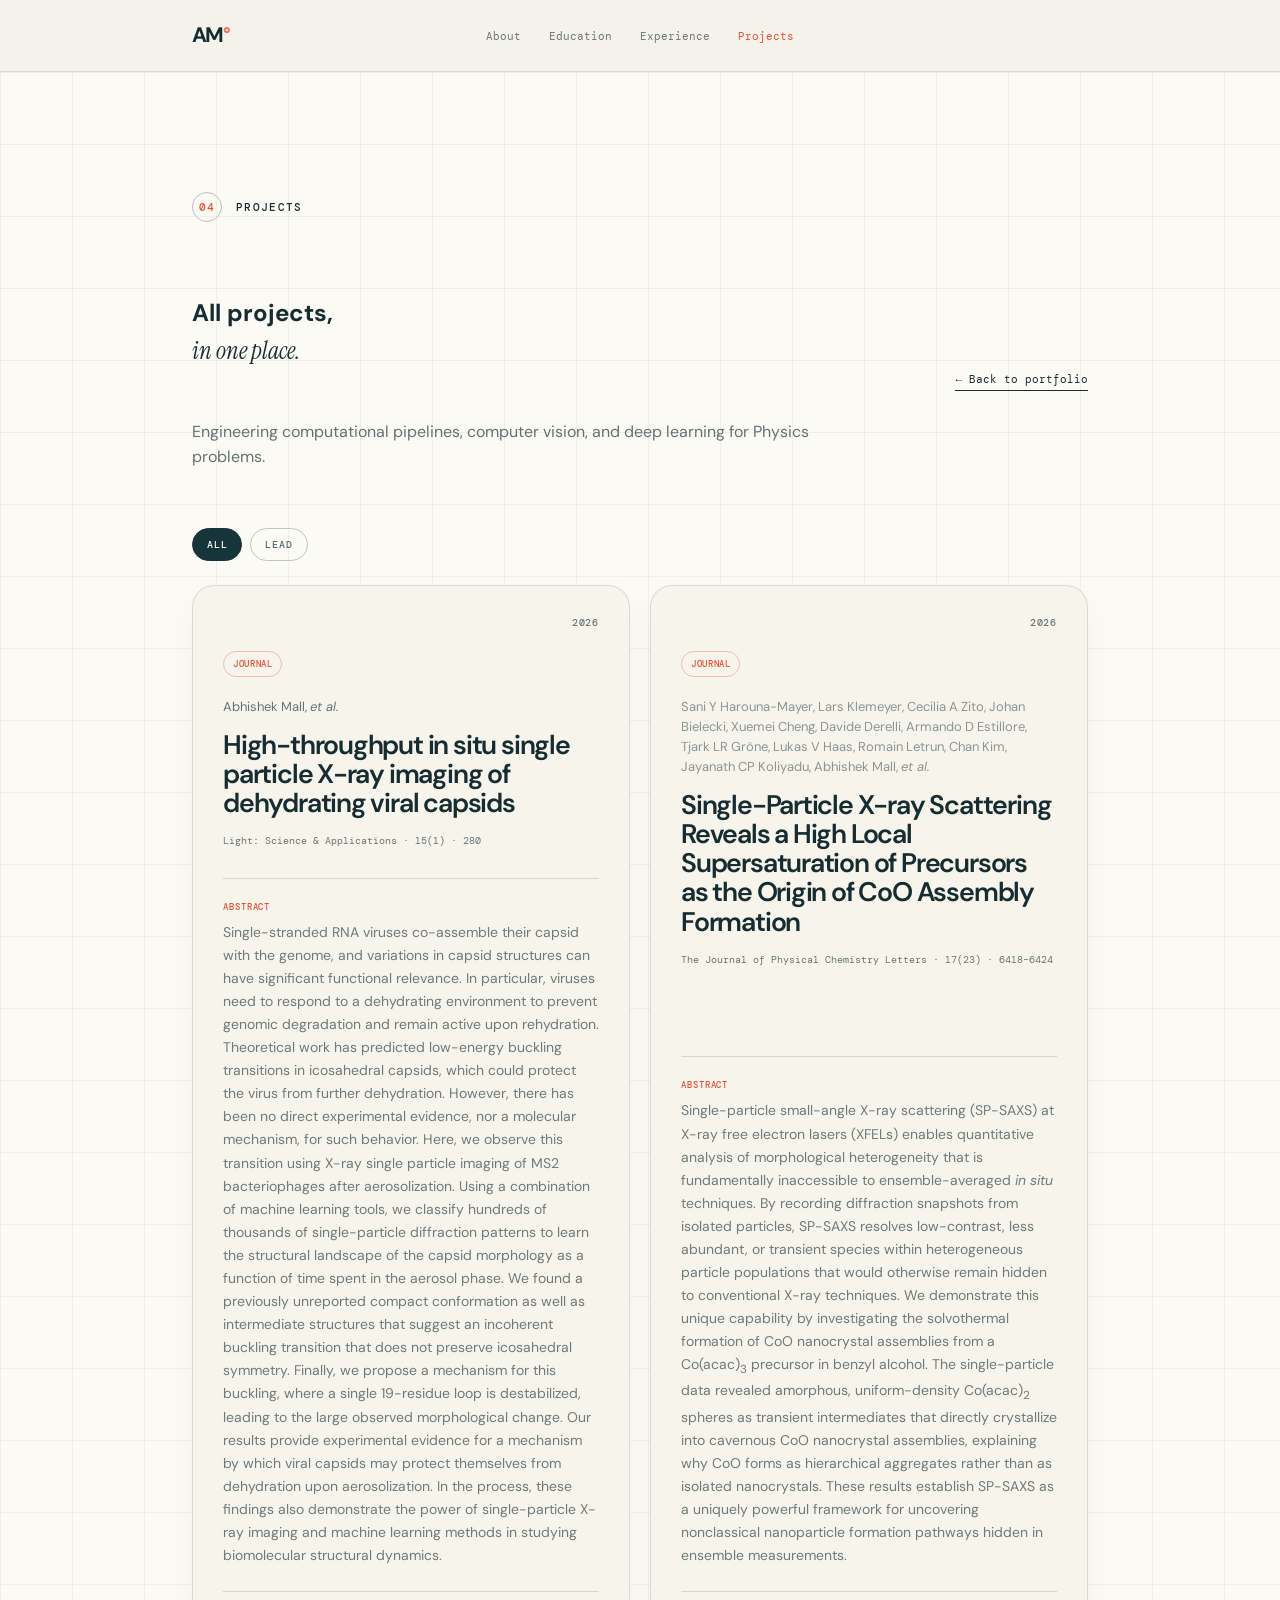
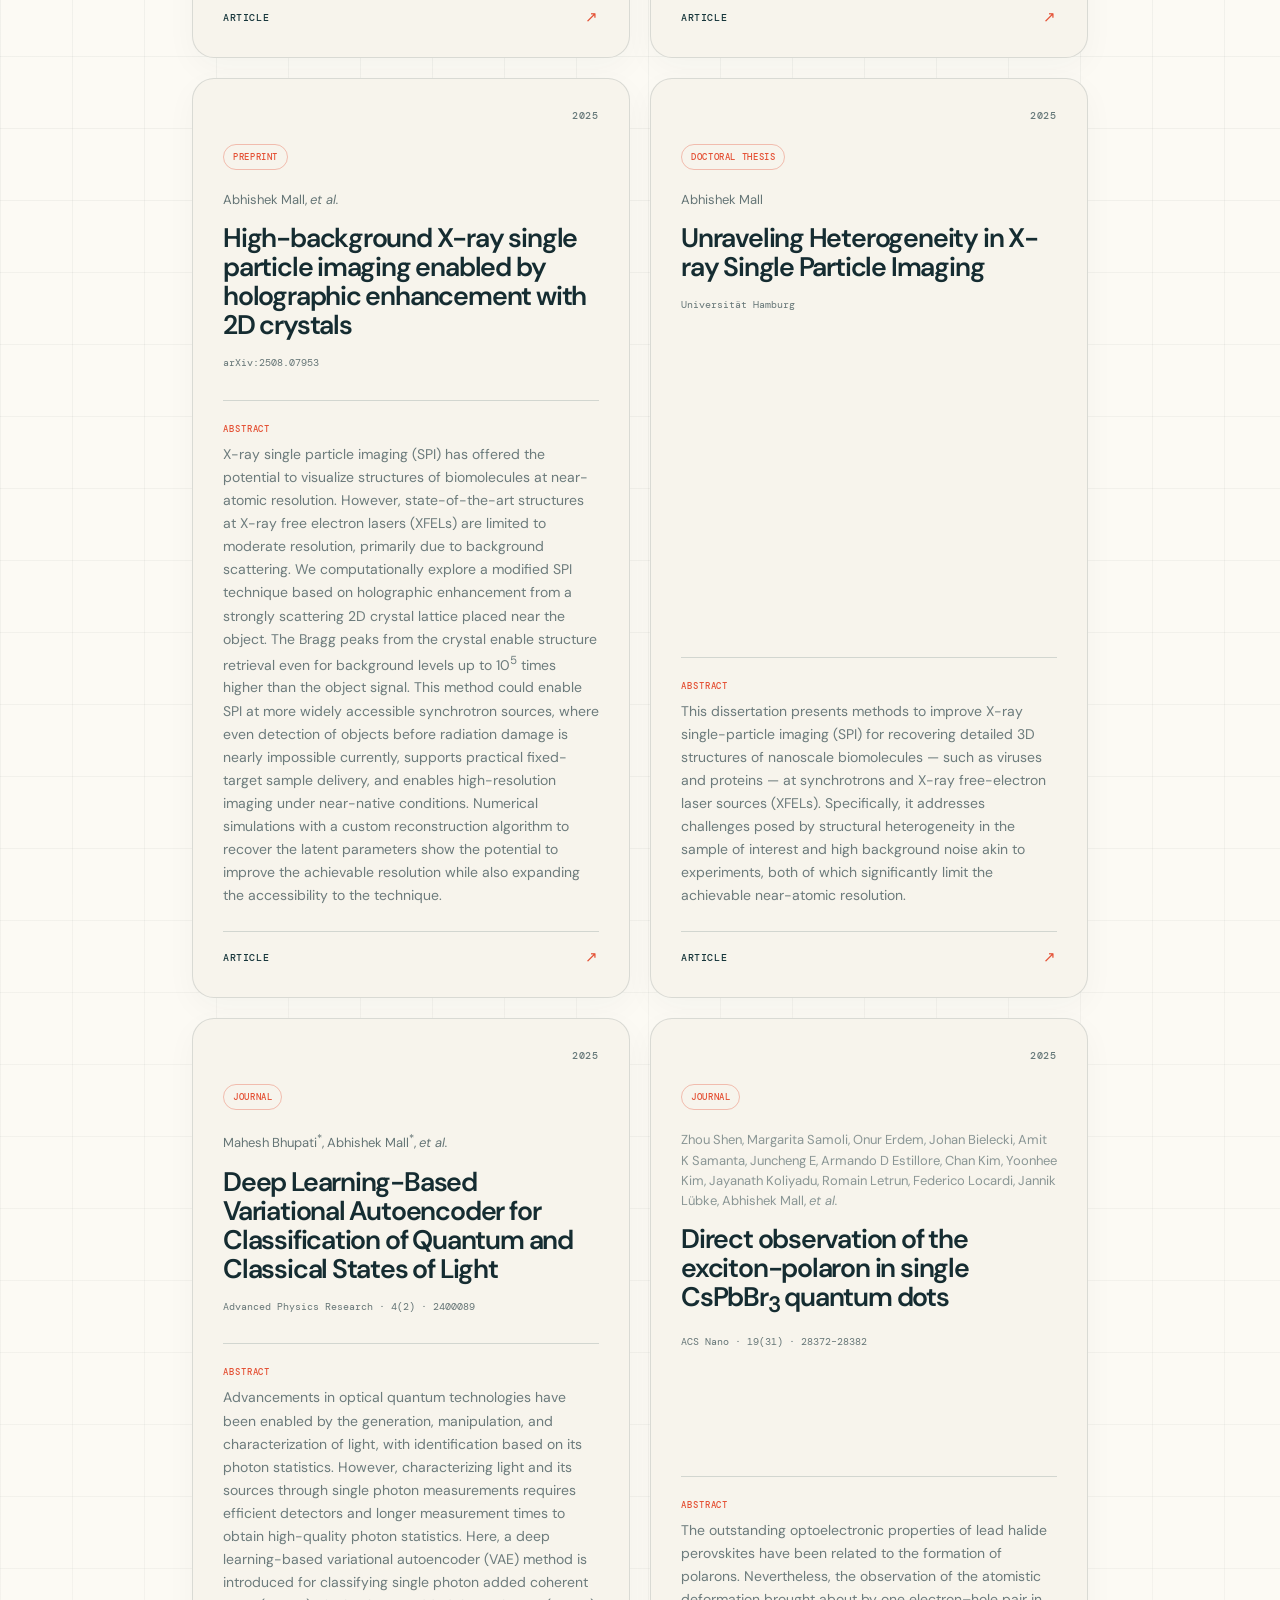
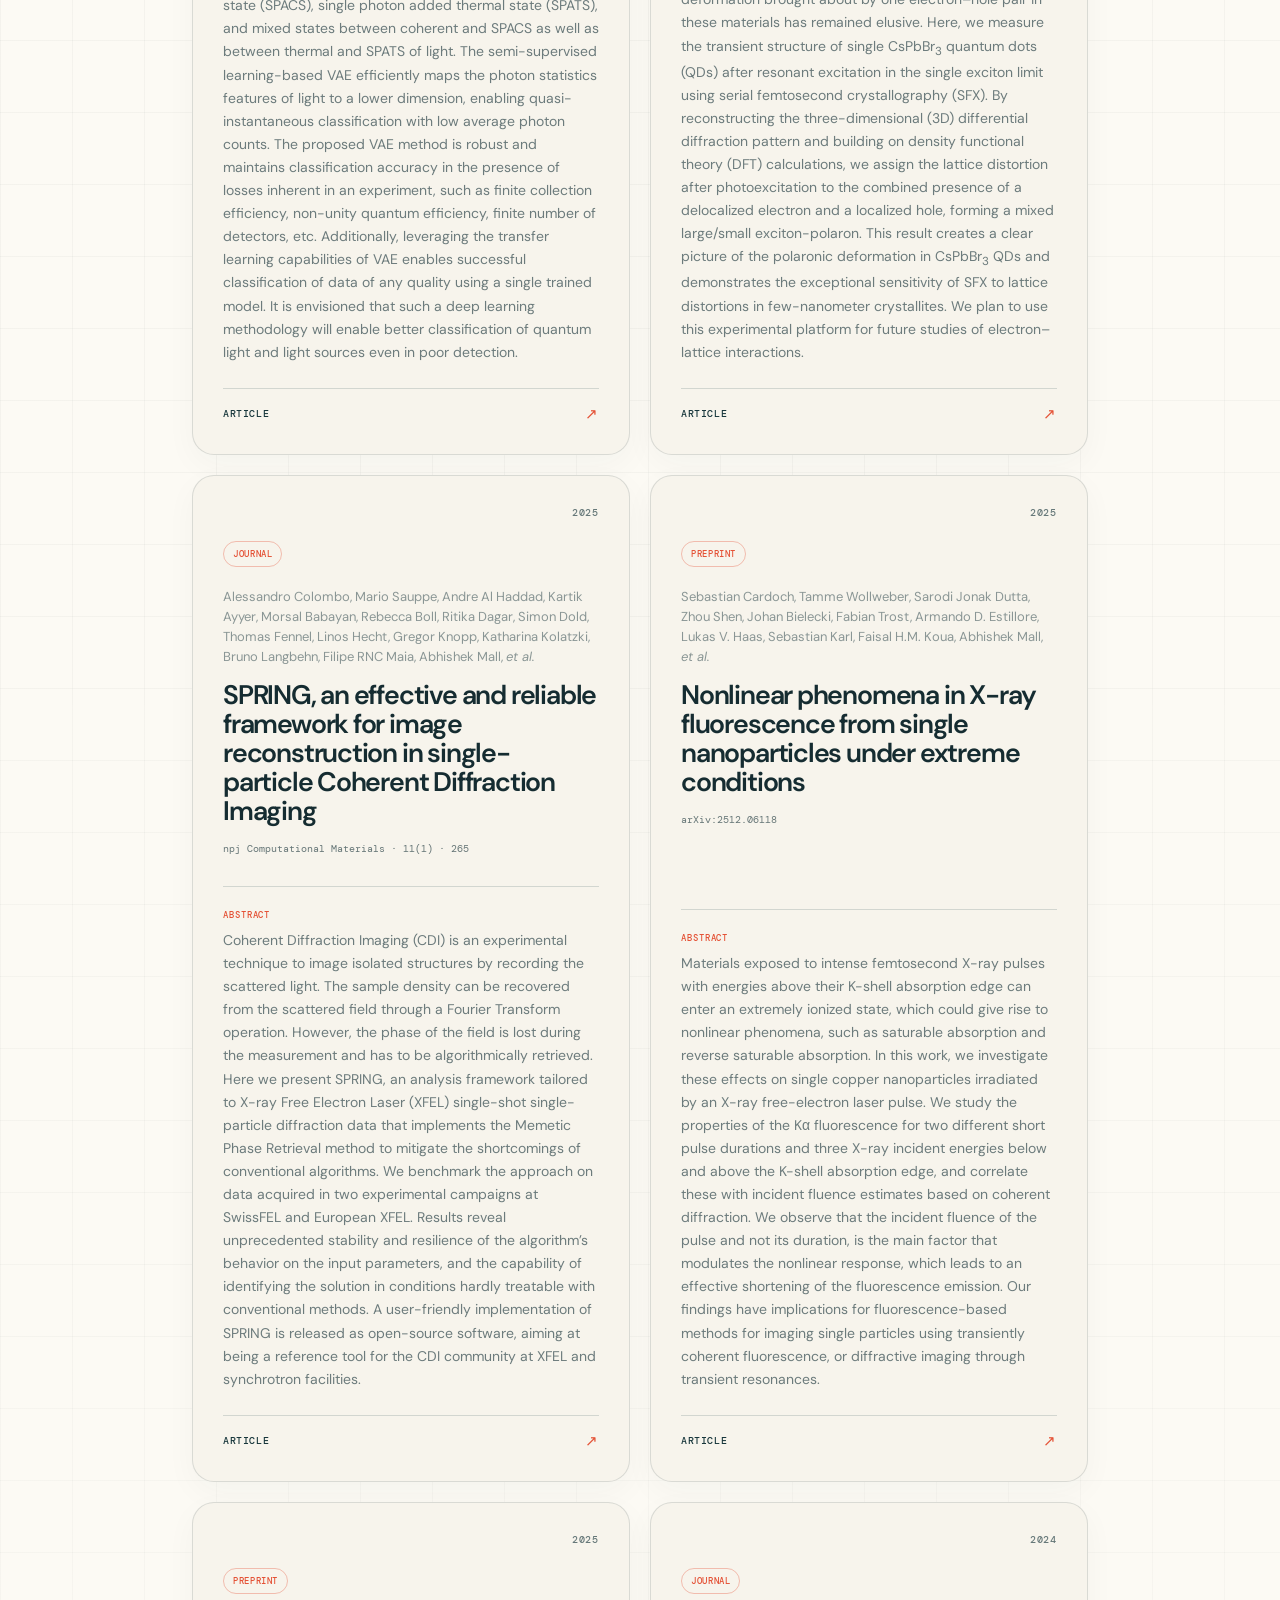
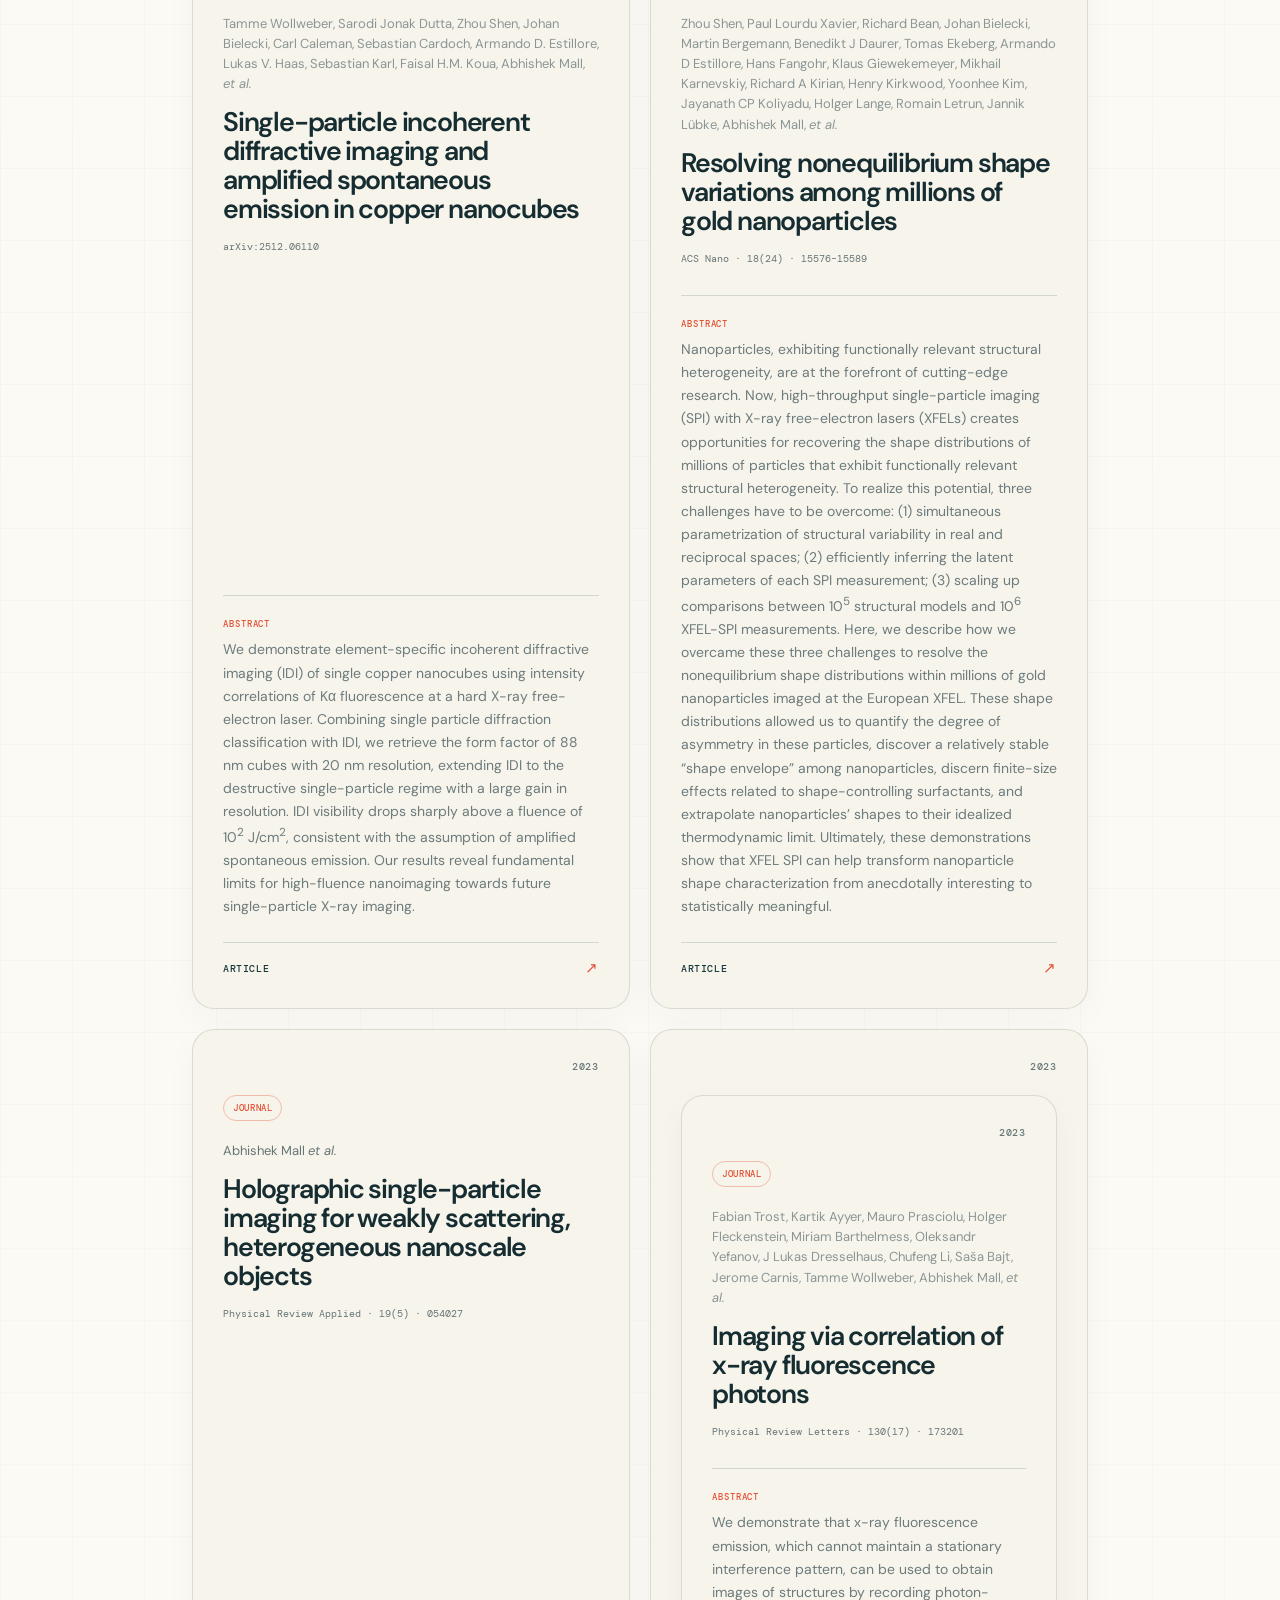
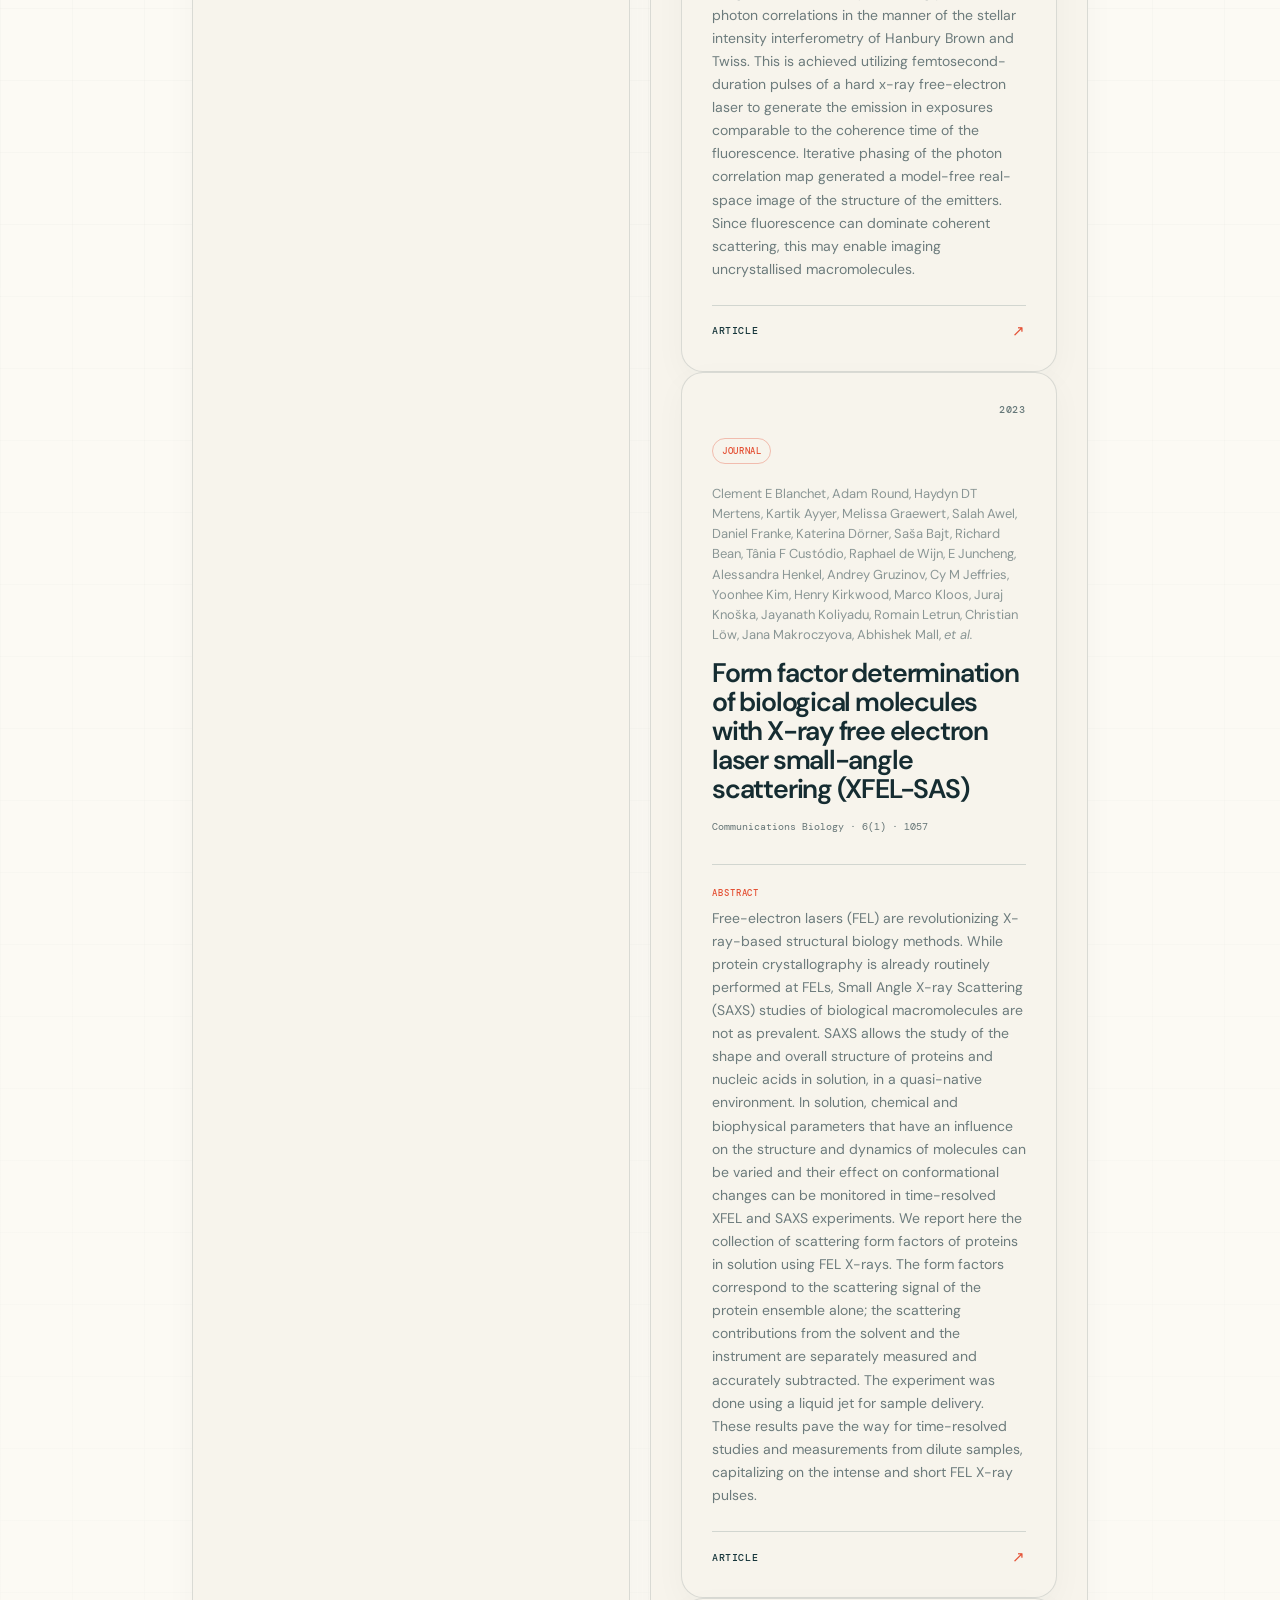
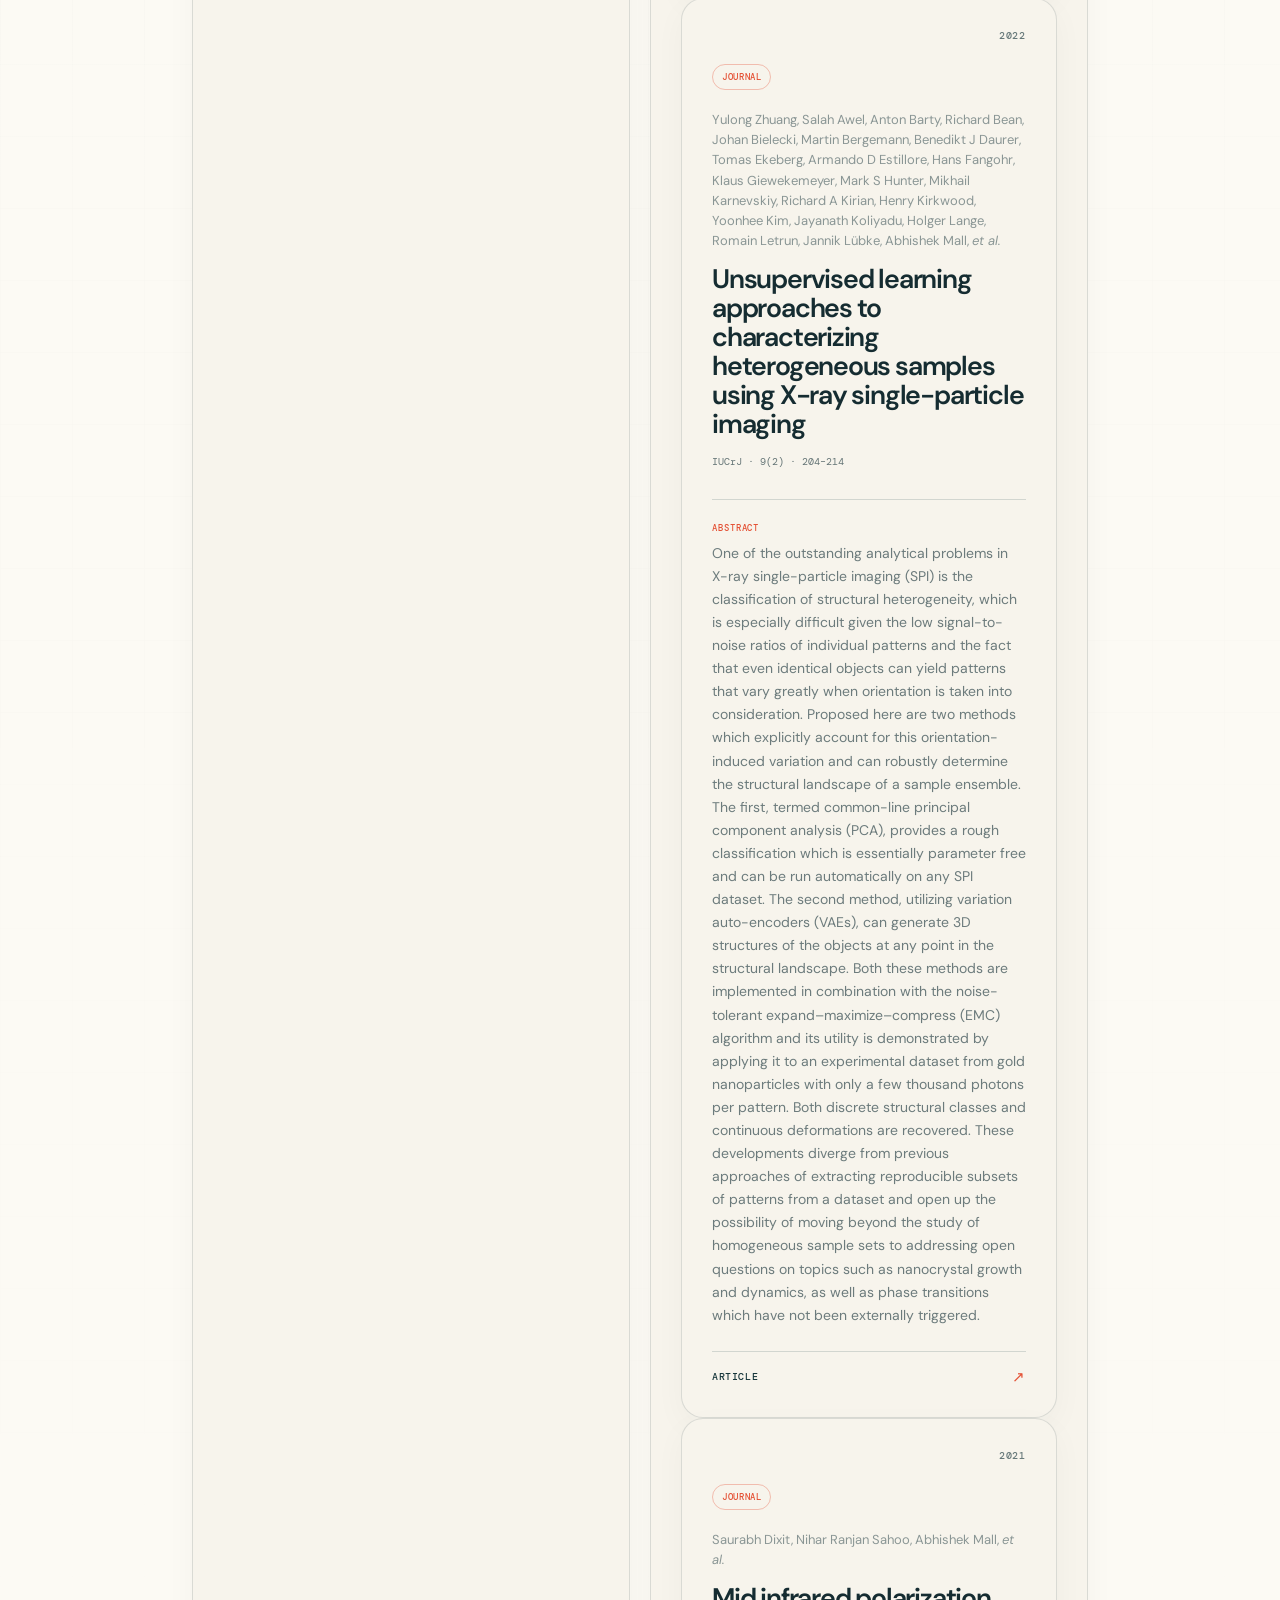
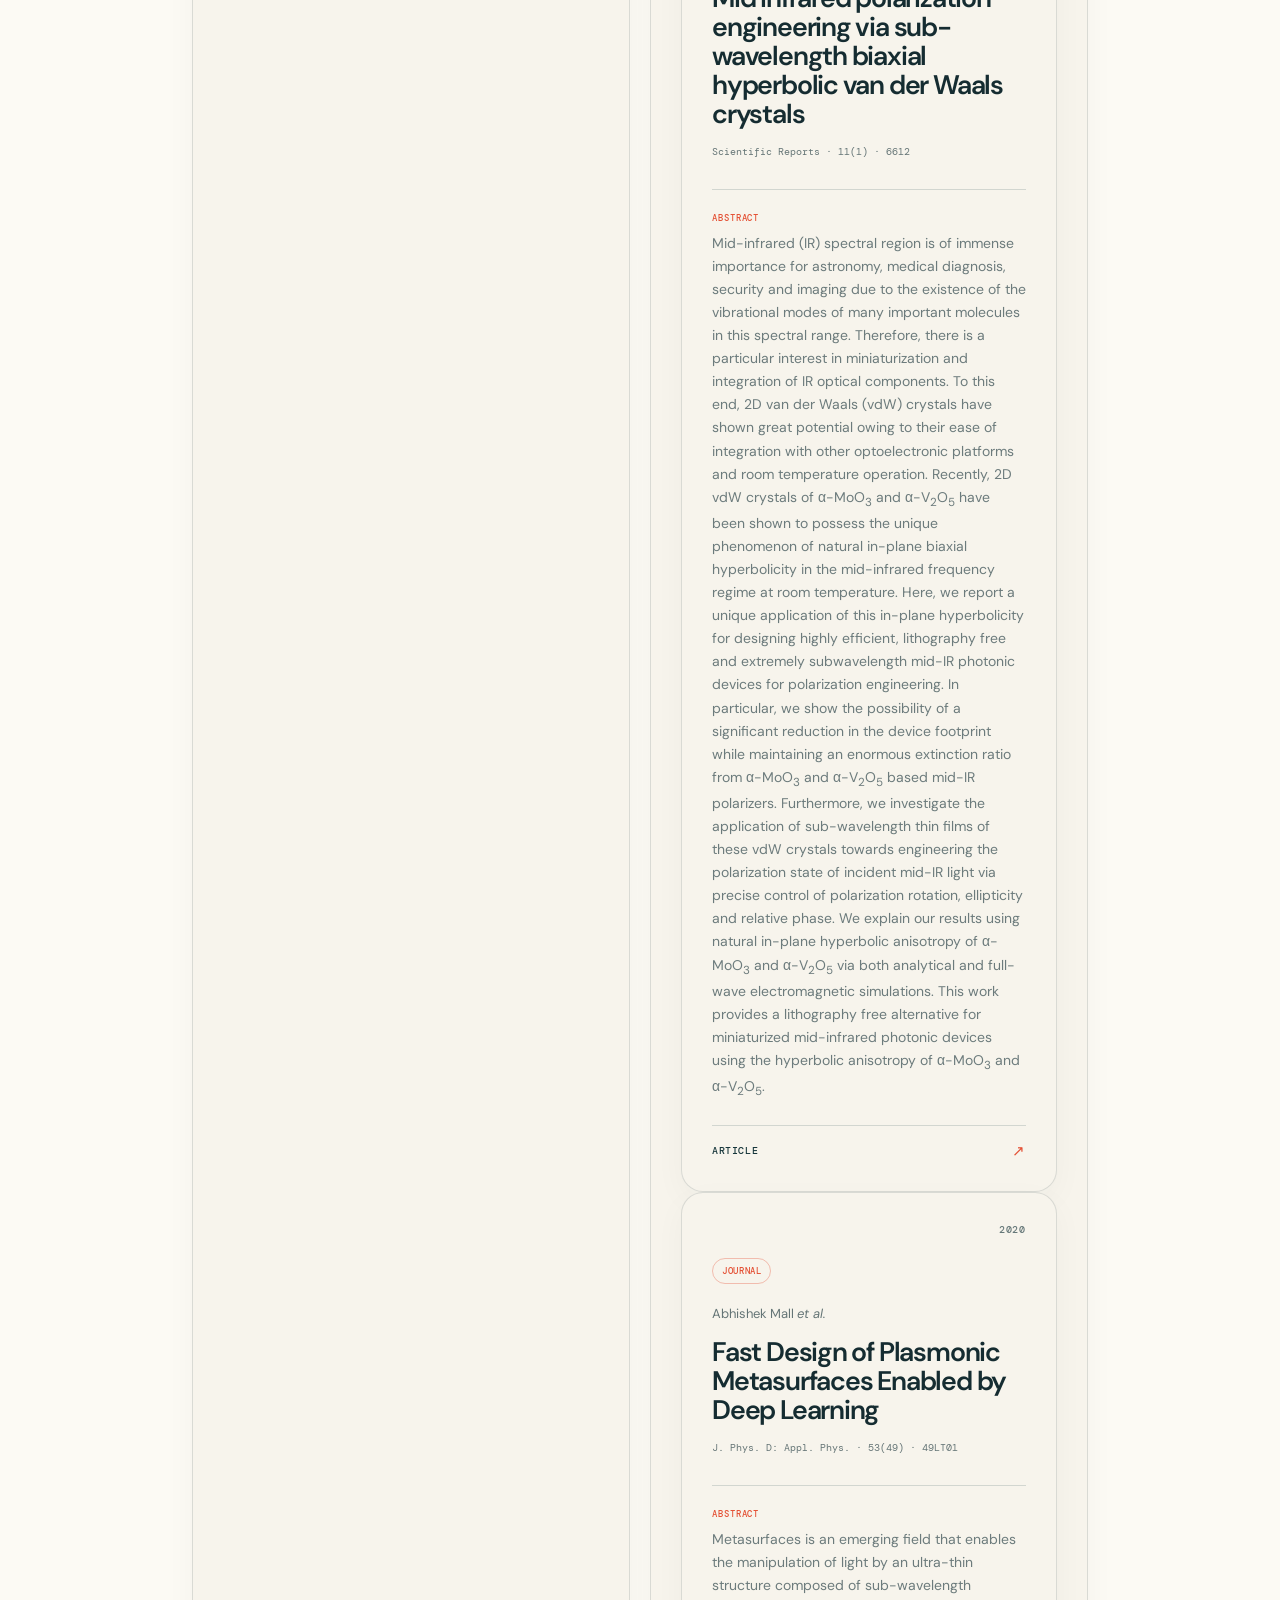
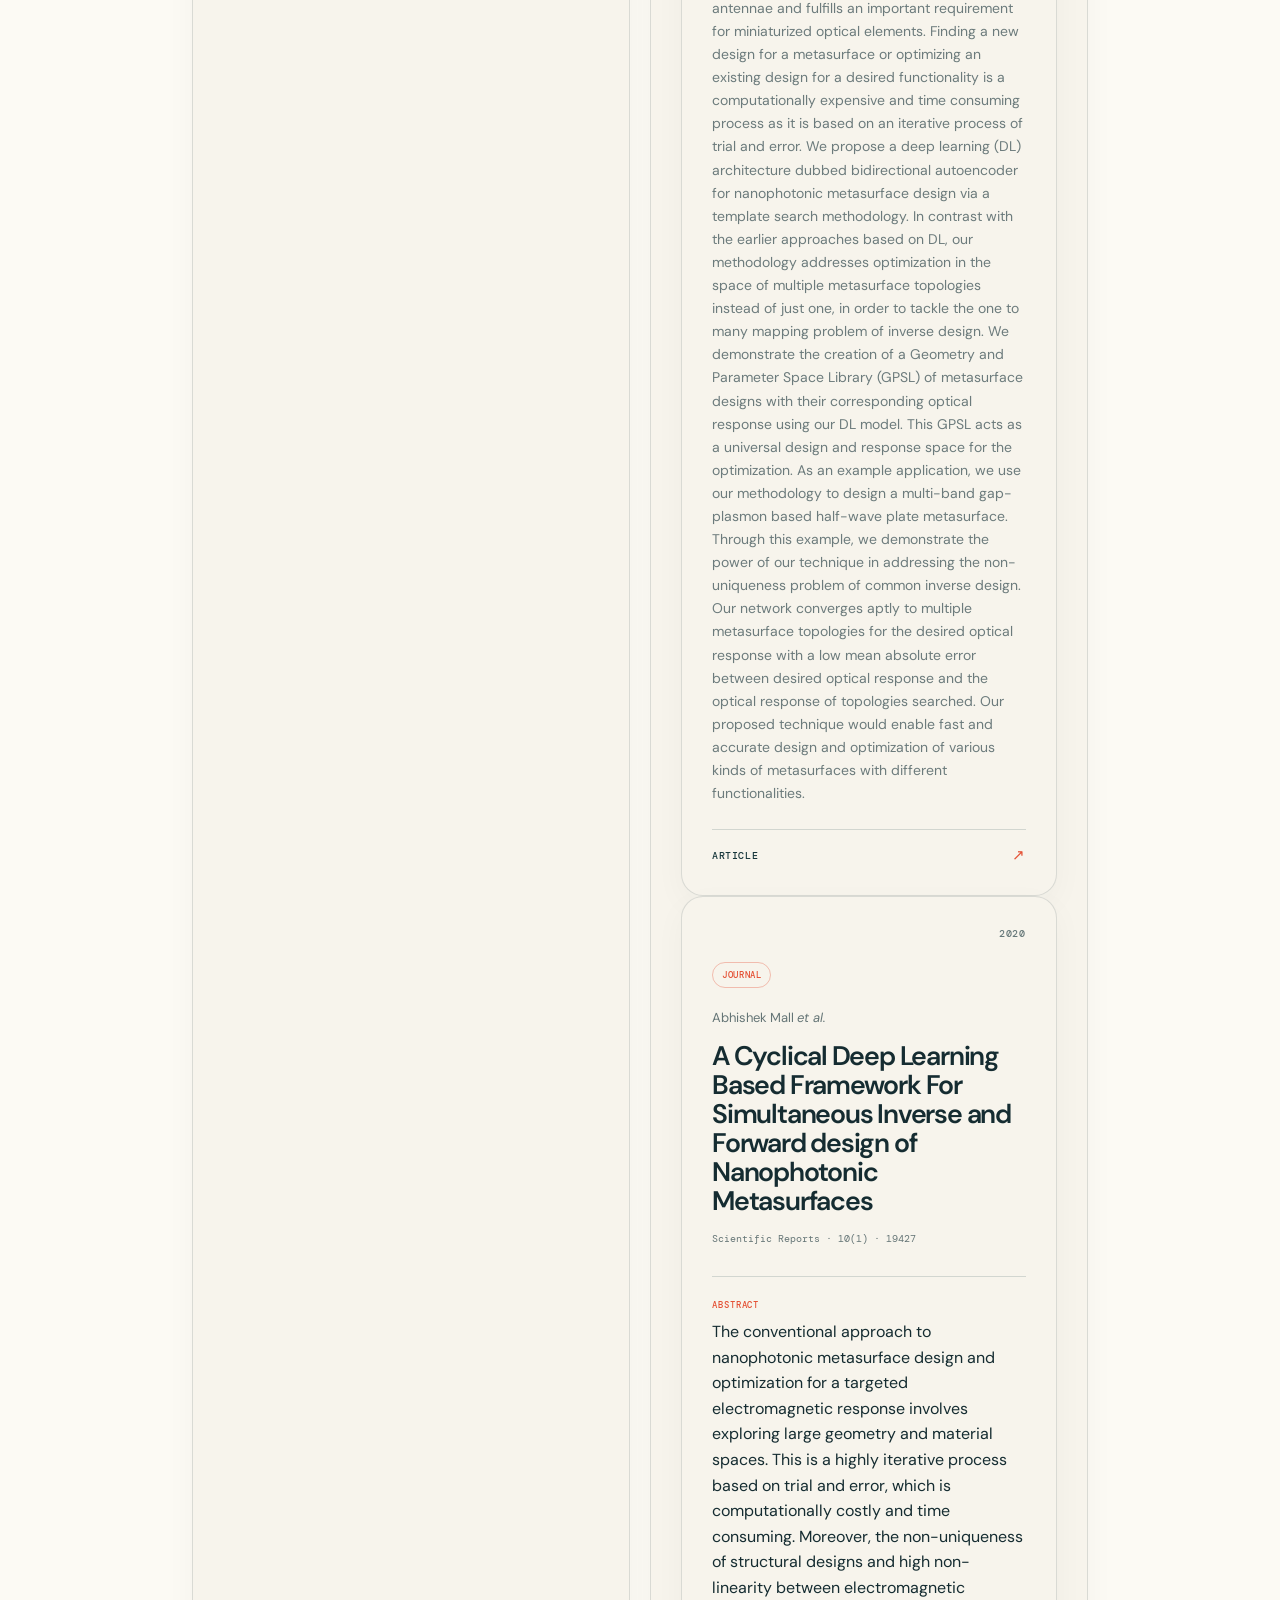
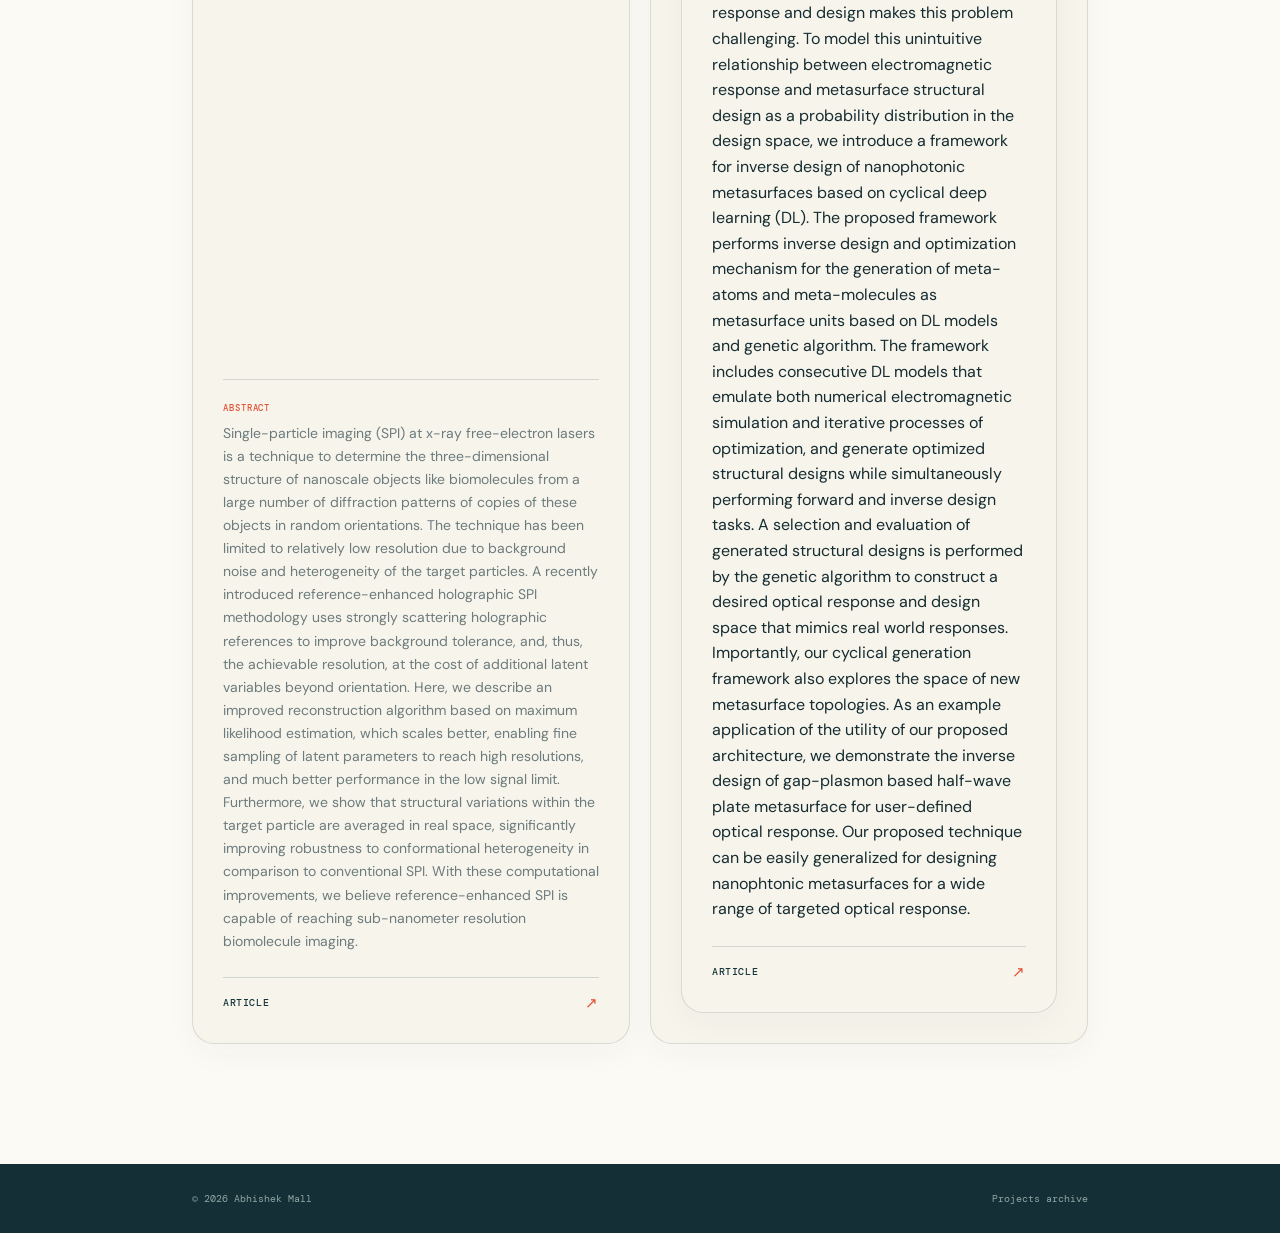
==== commit 521b0379: "Revise authors and add abstracts in project.html Updated authors and abstracts for two projects in p" ====
--- a/project.html
+++ b/project.html
@@ -417,7 +417,8 @@
             <span class="archive-type">JOURNAL</span>
           </div>
 
-          <p class="archive-authors"><span class="author-placeholder">Add authors through Abhishek Mall, then <em>et al.</em></span></p>
+          <p class="archive-authors"><span class="author-placeholder">Clement E Blanchet, Adam Round, Haydyn DT Mertens, Kartik Ayyer, Melissa Graewert, Salah Awel, Daniel Franke, Katerina Dörner, Saša Bajt, Richard Bean, Tânia F Custódio, Raphael de Wijn, E Juncheng, Alessandra Henkel,
+            Andrey Gruzinov, Cy M Jeffries, Yoonhee Kim, Henry Kirkwood, Marco Kloos, Juraj Knoška, Jayanath Koliyadu, Romain Letrun, Christian Löw, Jana Makroczyova, Abhishek Mall, <em>et al.</em></span></p>
 
           <h2>Form factor determination of biological molecules with X-ray free electron laser small-angle scattering (XFEL-SAS)</h2>
 
@@ -425,11 +426,16 @@
 
           <div class="archive-abstract">
             <span>ABSTRACT</span>
-            <p>Add abstract here.</p>
-          </div>
-
-          <a class="archive-article-link" href="#" target="_blank" rel="noopener">
-            Main article <span>↗</span>
+            <p>Free-electron lasers (FEL) are revolutionizing X-ray-based structural biology methods. 
+              While protein crystallography is already routinely performed at FELs, Small Angle X-ray Scattering (SAXS) studies of biological macromolecules are not as prevalent. 
+              SAXS allows the study of the shape and overall structure of proteins and nucleic acids in solution, in a quasi-native environment. 
+              In solution, chemical and biophysical parameters that have an influence on the structure and dynamics of molecules can be varied and their effect on conformational changes can be monitored in time-resolved XFEL and SAXS experiments. 
+              We report here the collection of scattering form factors of proteins in solution using FEL X-rays. The form factors correspond to the scattering signal of the protein ensemble alone; the scattering contributions from the solvent and the instrument are separately measured and accurately subtracted. The experiment was done using a liquid jet for sample delivery. 
+              These results pave the way for time-resolved studies and measurements from dilute samples, capitalizing on the intense and short FEL X-ray pulses.</p>
+          </div>
+
+          <a class="archive-article-link" href="https://www.nature.com/articles/s42003-023-05416-7" target="_blank" rel="noopener">
+            Article <span>↗</span>
           </a>
         </article>
 
@@ -442,7 +448,8 @@
             <span class="archive-type">JOURNAL</span>
           </div>
 
-          <p class="archive-authors"><span class="author-placeholder">Add authors through Abhishek Mall, then <em>et al.</em></span></p>
+          <p class="archive-authors"><span class="author-placeholder">Yulong Zhuang, Salah Awel, Anton Barty, Richard Bean, Johan Bielecki, Martin Bergemann, Benedikt J Daurer, Tomas Ekeberg, 
+            Armando D Estillore, Hans Fangohr, Klaus Giewekemeyer, Mark S Hunter, Mikhail Karnevskiy, Richard A Kirian, Henry Kirkwood, Yoonhee Kim, Jayanath Koliyadu, Holger Lange, Romain Letrun, Jannik Lübke, Abhishek Mall, <em>et al.</em></span></p>
 
           <h2>Unsupervised learning approaches to characterizing heterogeneous samples using X-ray single-particle imaging</h2>
 
@@ -450,11 +457,19 @@
 
           <div class="archive-abstract">
             <span>ABSTRACT</span>
-            <p>Add abstract here.</p>
-          </div>
-
-          <a class="archive-article-link" href="#" target="_blank" rel="noopener">
-            Main article <span>↗</span>
+            <p>One of the outstanding analytical problems in X-ray single-particle imaging (SPI) is the classification of structural heterogeneity, 
+              which is especially difficult given the low signal-to-noise ratios of individual patterns and the fact that even identical objects can yield patterns that vary greatly when orientation is taken into consideration. 
+              Proposed here are two methods which explicitly account for this orientation-induced variation and can robustly determine the structural landscape of a sample ensemble. 
+              The first, termed common-line principal component analysis (PCA), provides a rough classification which is essentially parameter free and can be run automatically on any SPI dataset. 
+              The second method, utilizing variation auto-encoders (VAEs), can generate 3D structures of the objects at any point in the structural landscape. 
+              Both these methods are implemented in combination with the noise-tolerant expand&ndash;maximize&ndash;compress (EMC) algorithm and its utility is demonstrated by applying it to an experimental dataset from gold nanoparticles with only a few thousand photons per pattern. 
+              Both discrete structural classes and continuous deformations are recovered. These developments diverge from previous approaches of extracting reproducible subsets of patterns from a dataset and open up the possibility of moving beyond the study of homogeneous sample sets 
+              to addressing open questions on topics such as nanocrystal growth and dynamics, 
+              as well as phase transitions which have not been externally triggered.</p>
+          </div>
+
+          <a class="archive-article-link" href="https://journals.iucr.org/m/issues/2022/02/00/it5025/index.html" target="_blank" rel="noopener">
+            Article <span>↗</span>
           </a>
         </article>
 
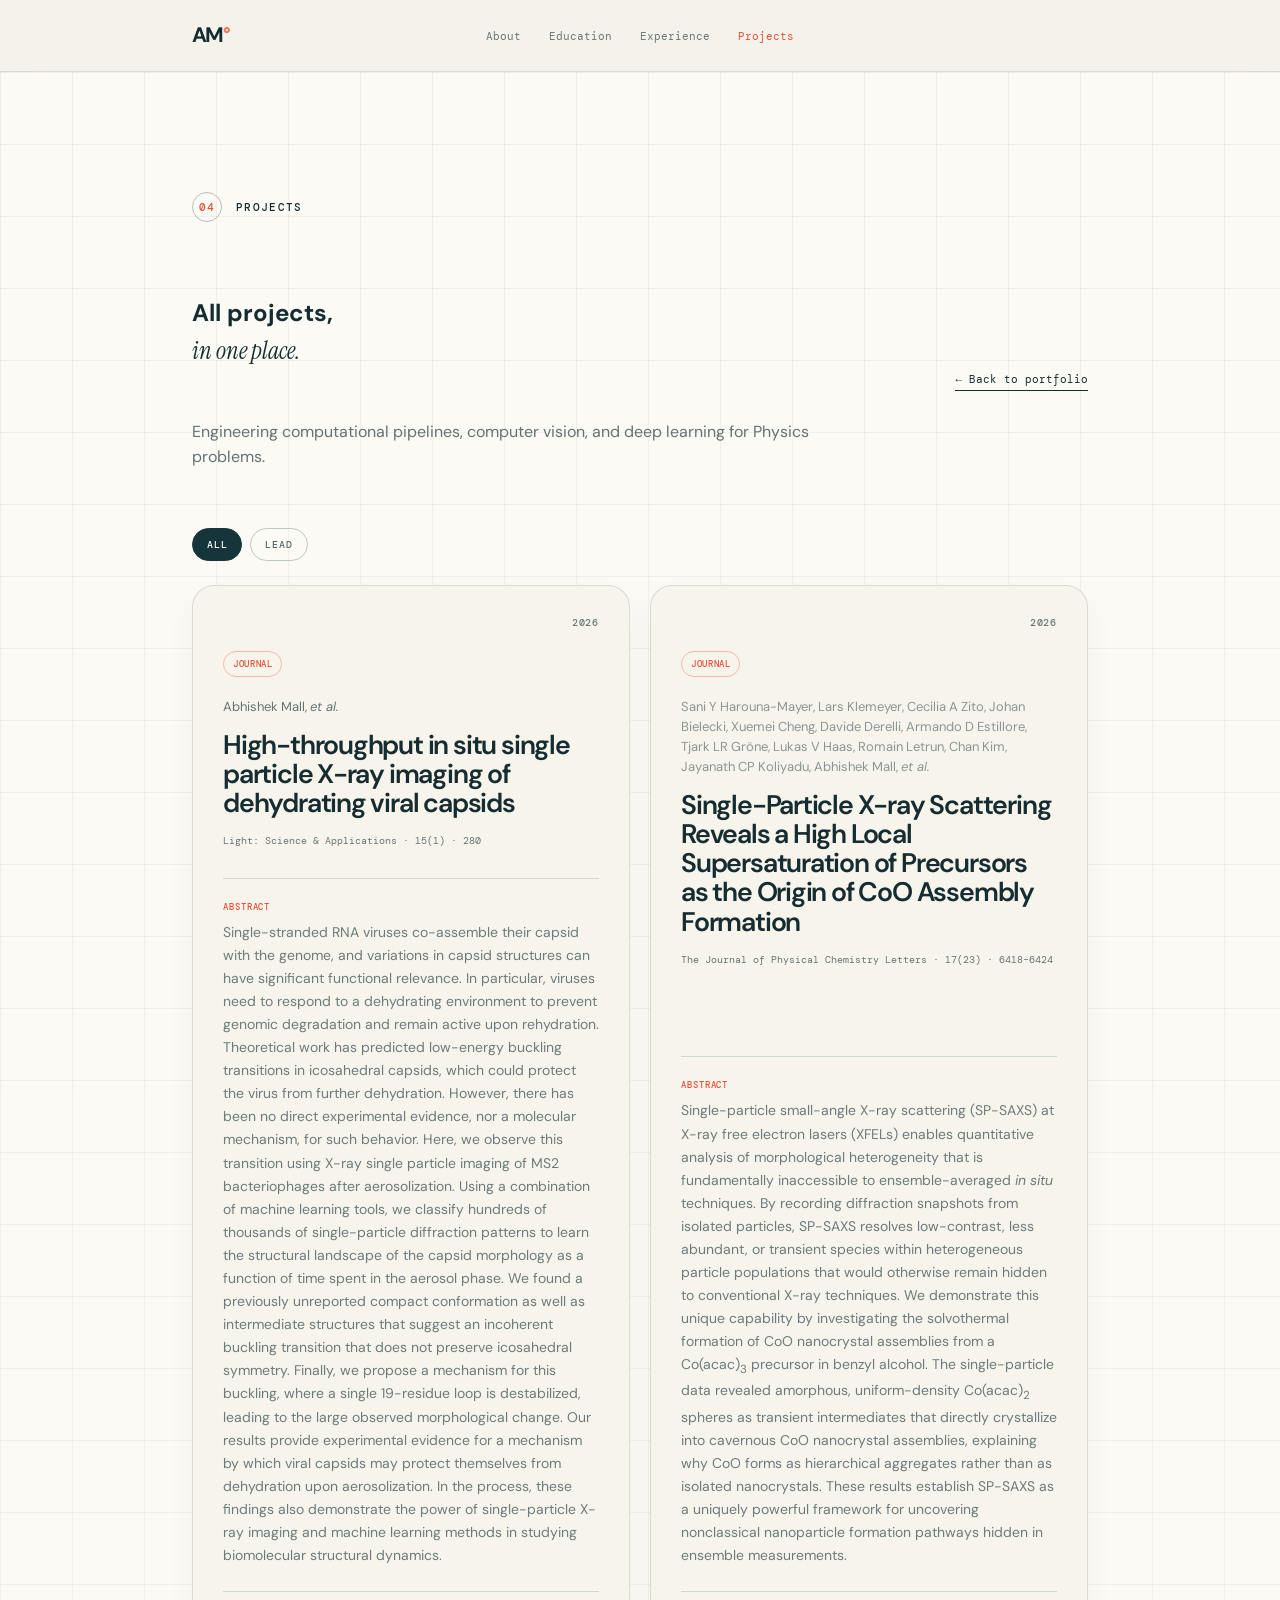
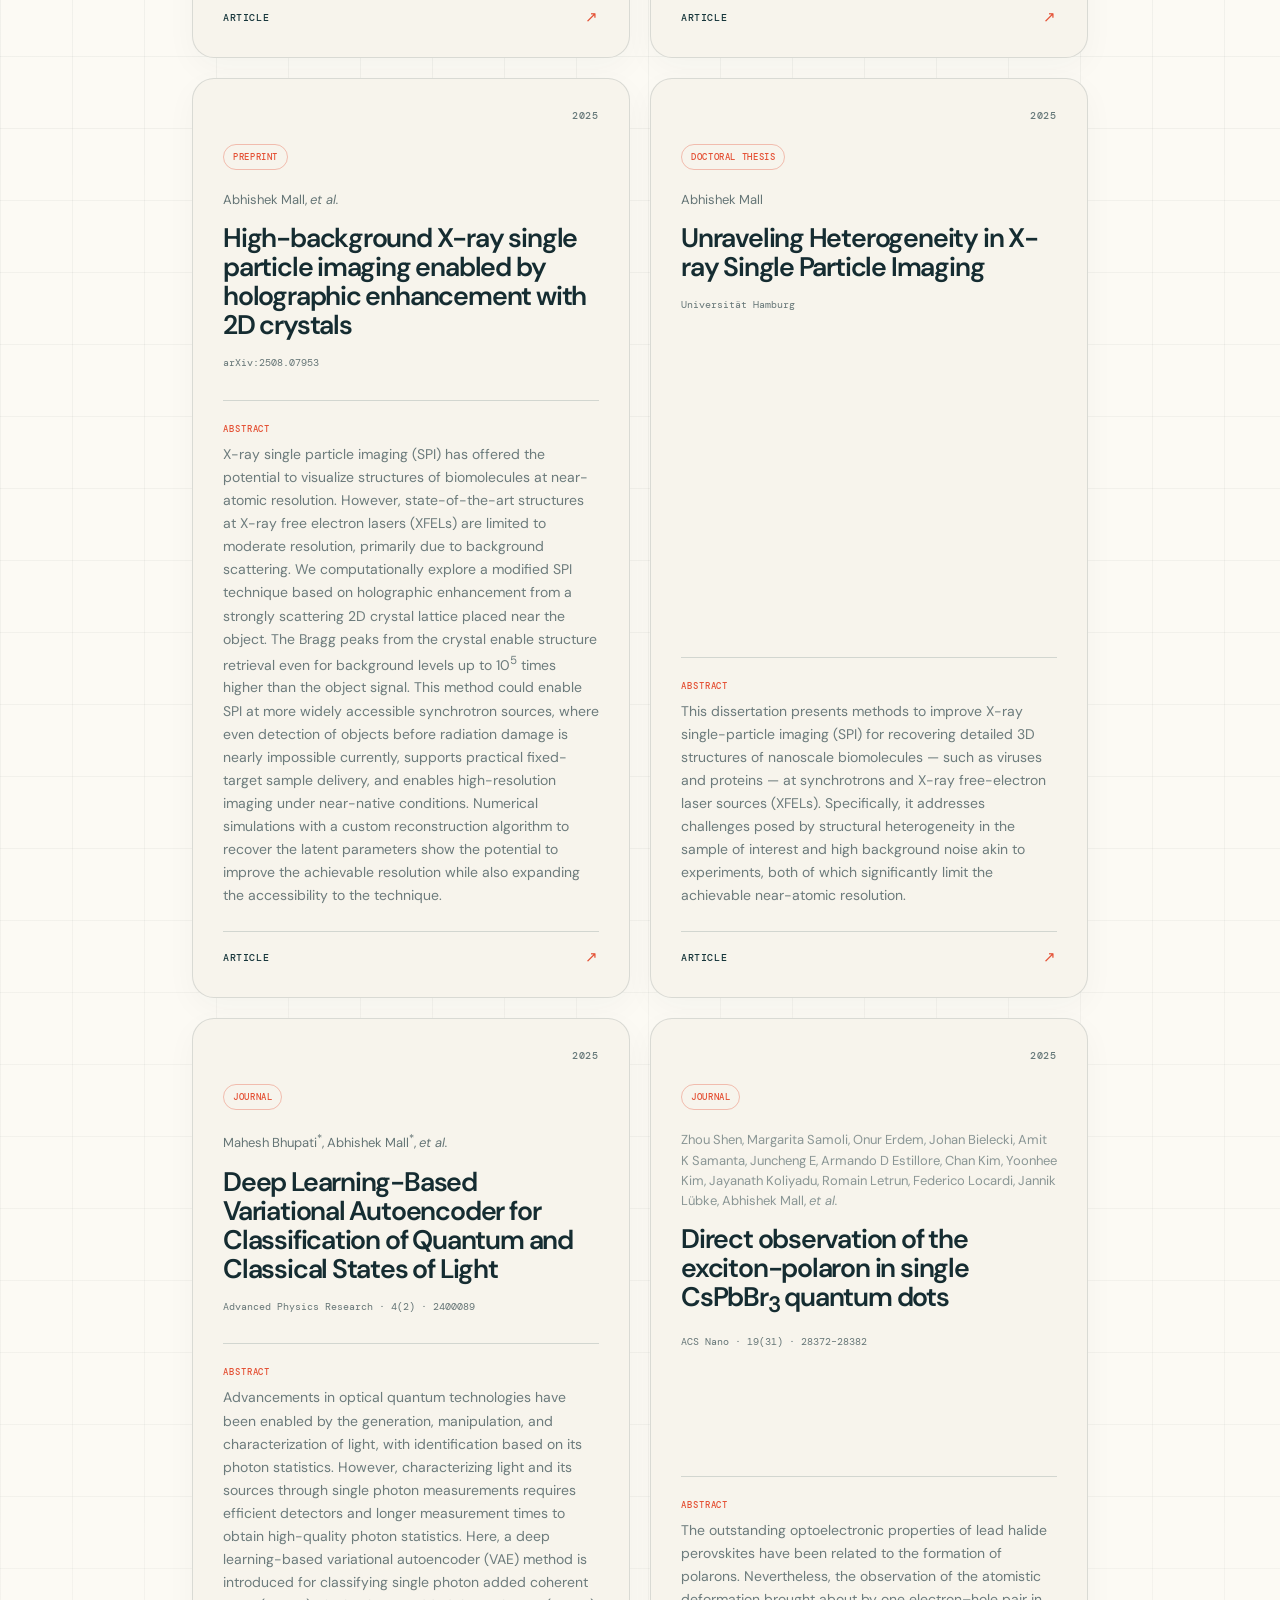
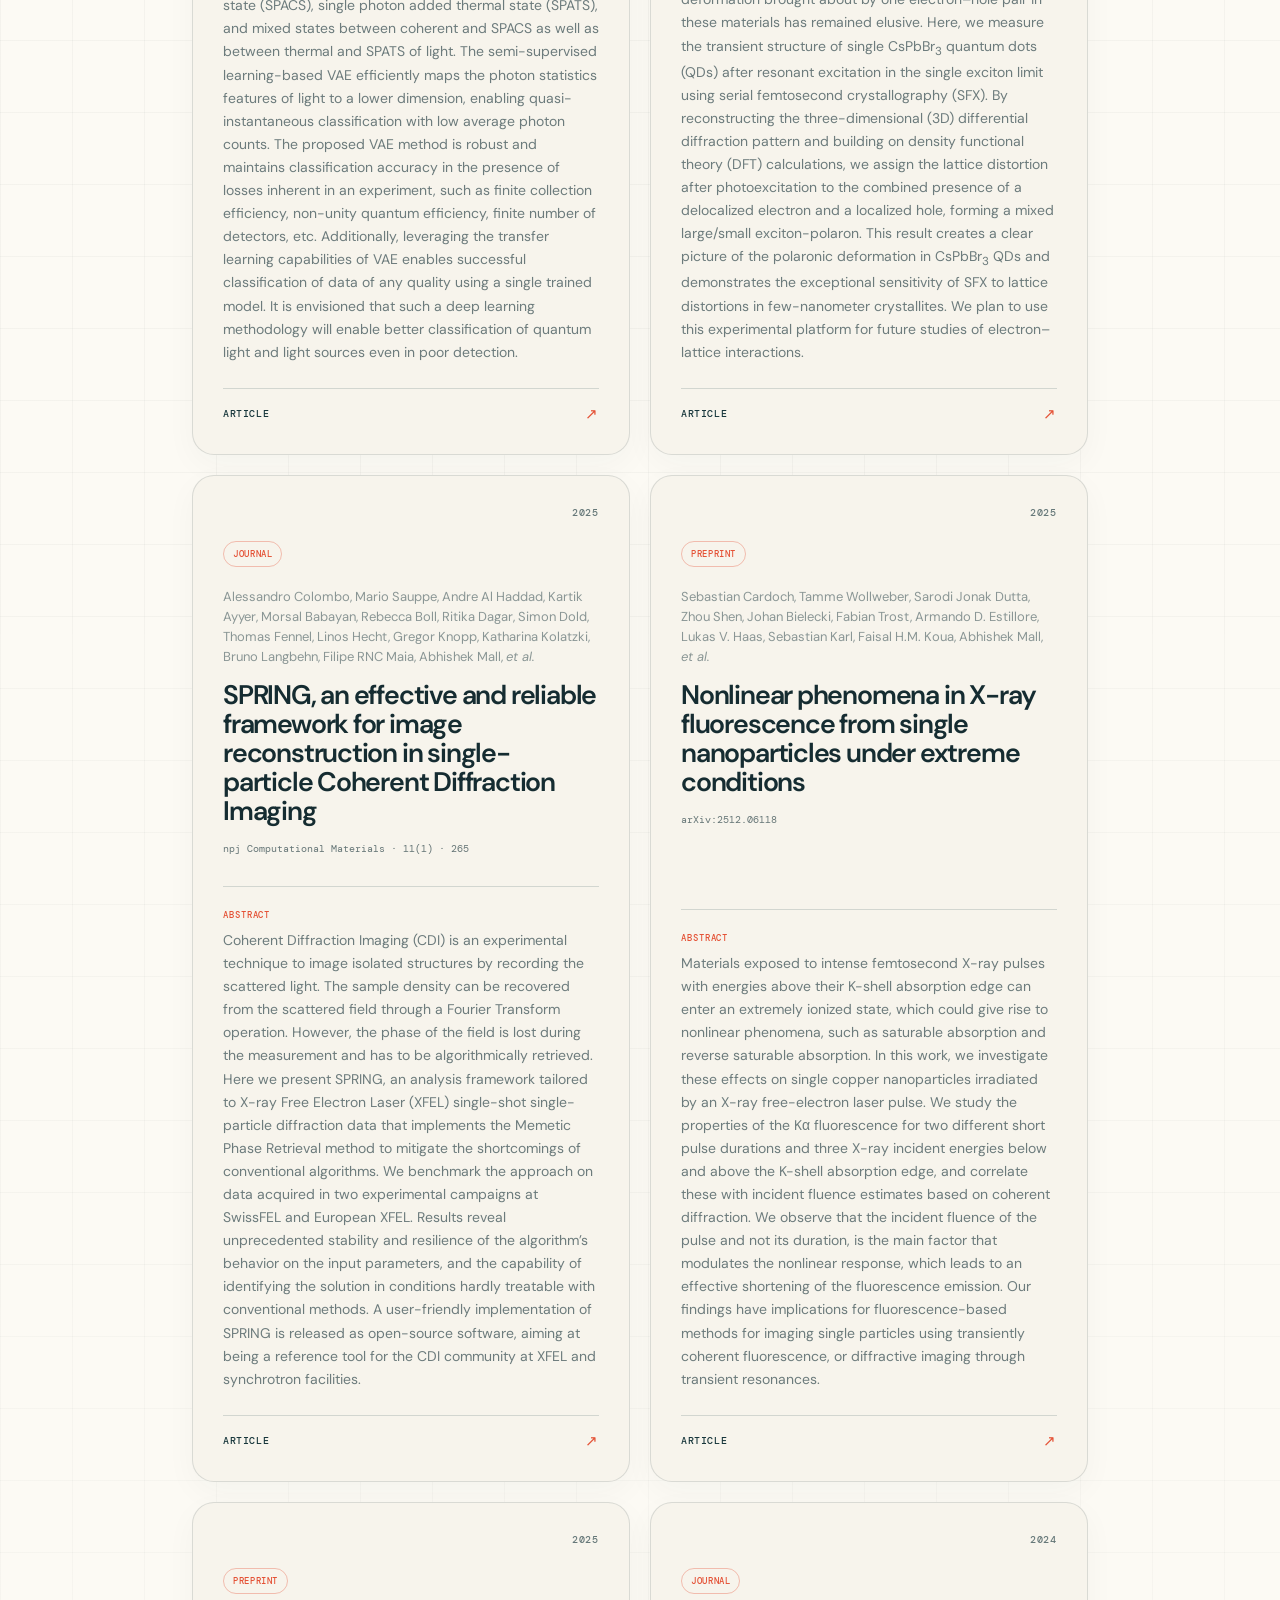
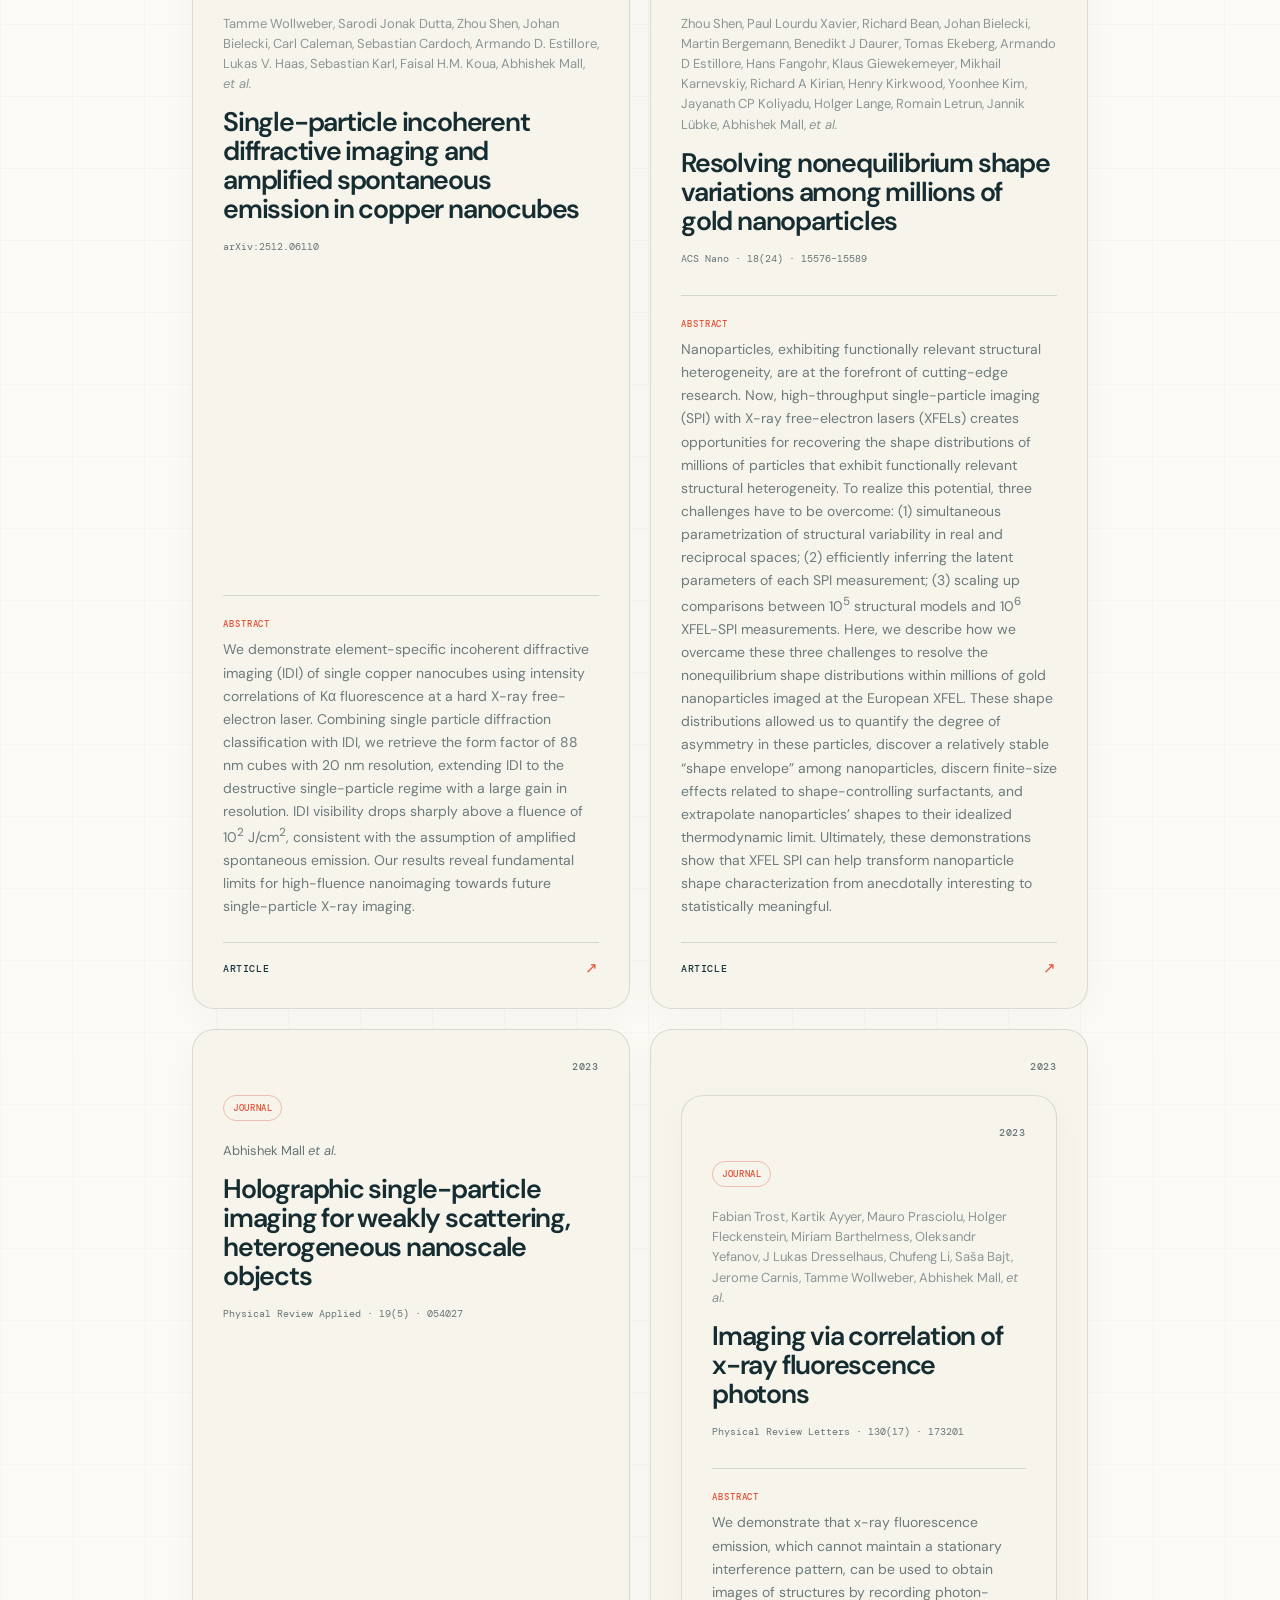
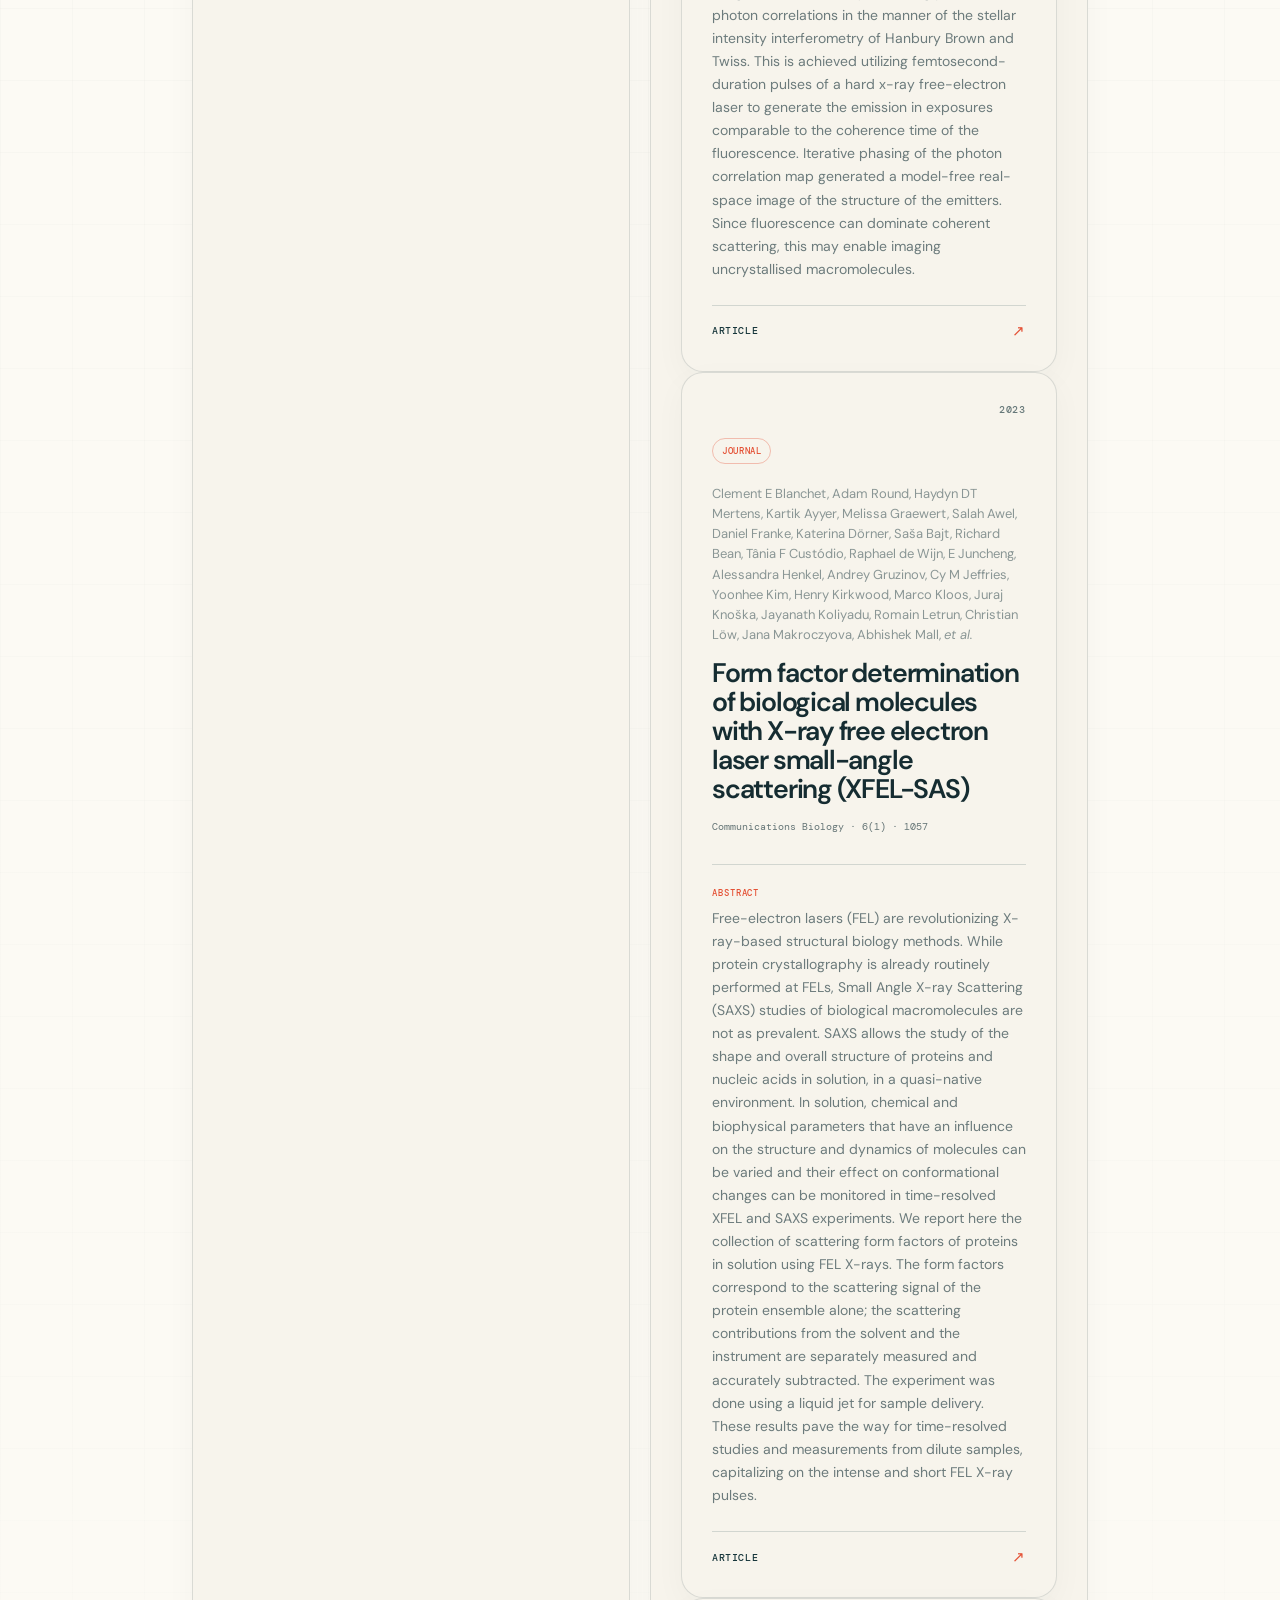
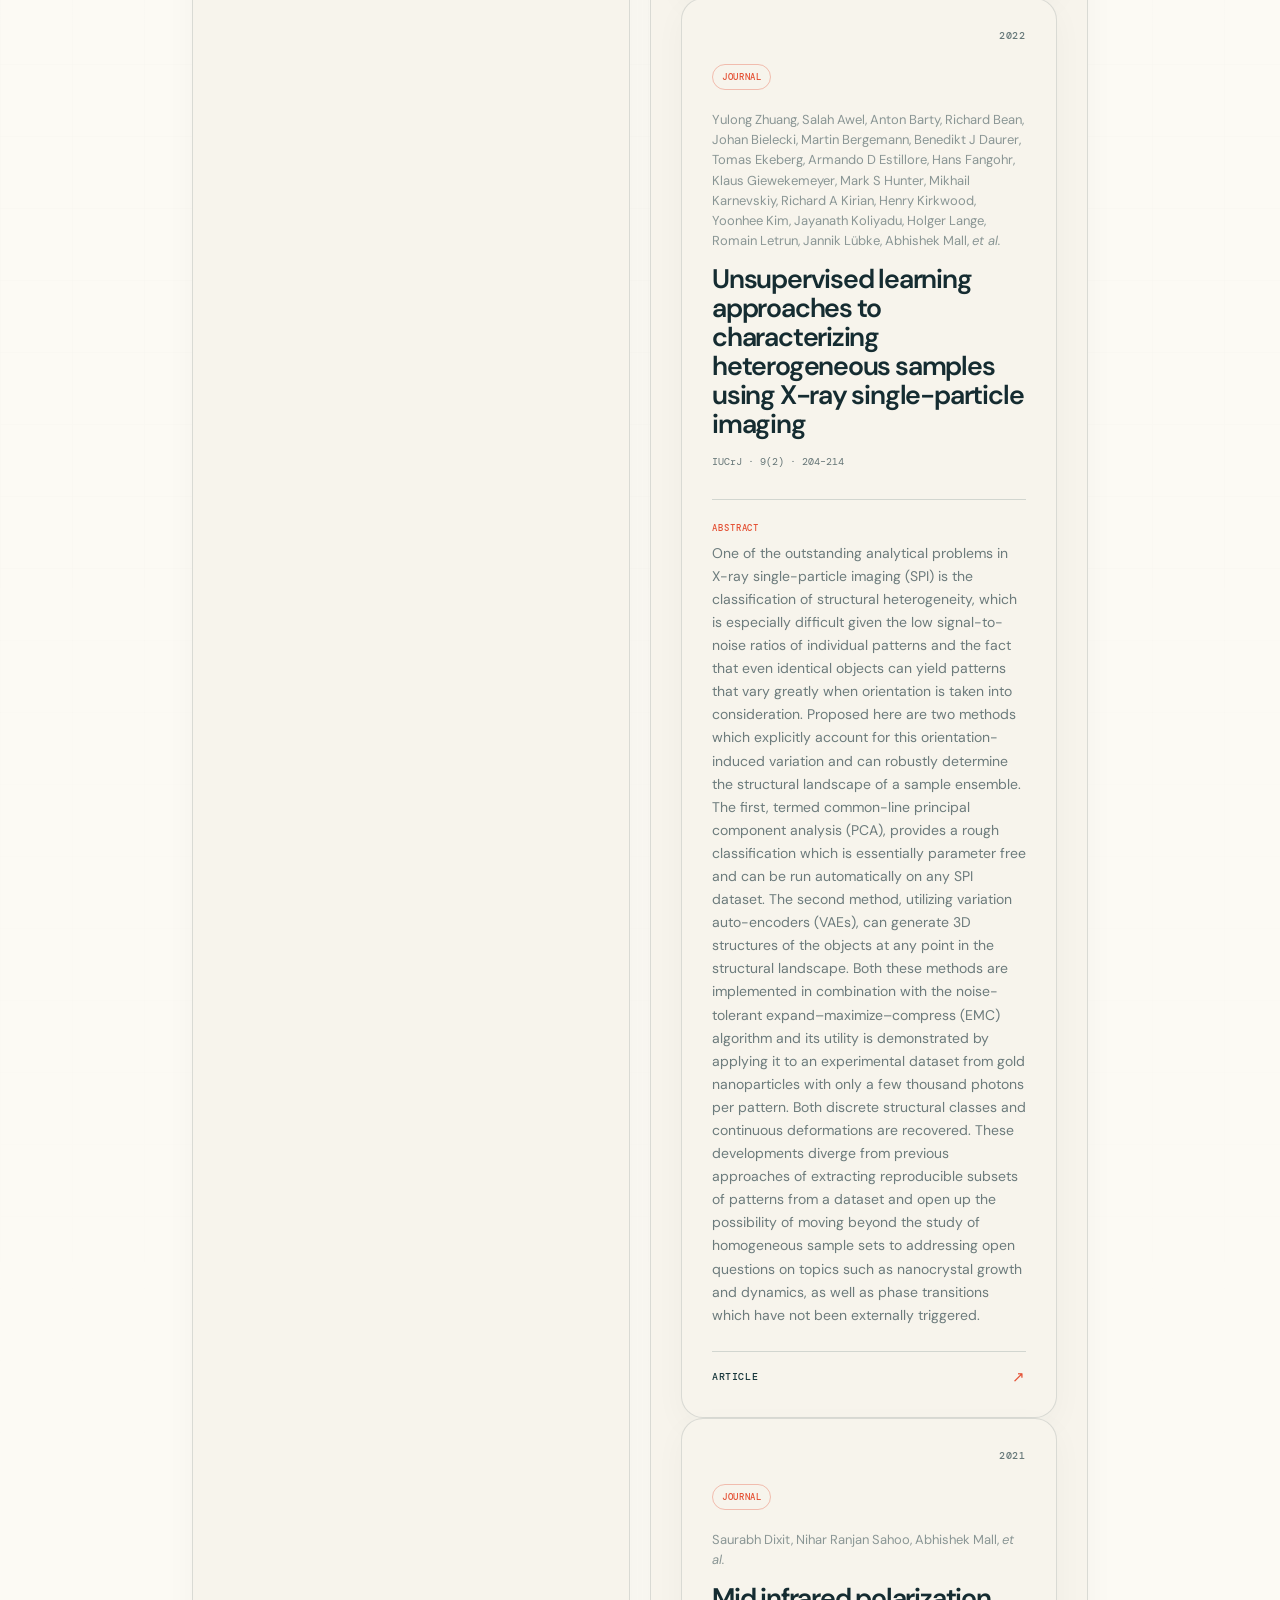
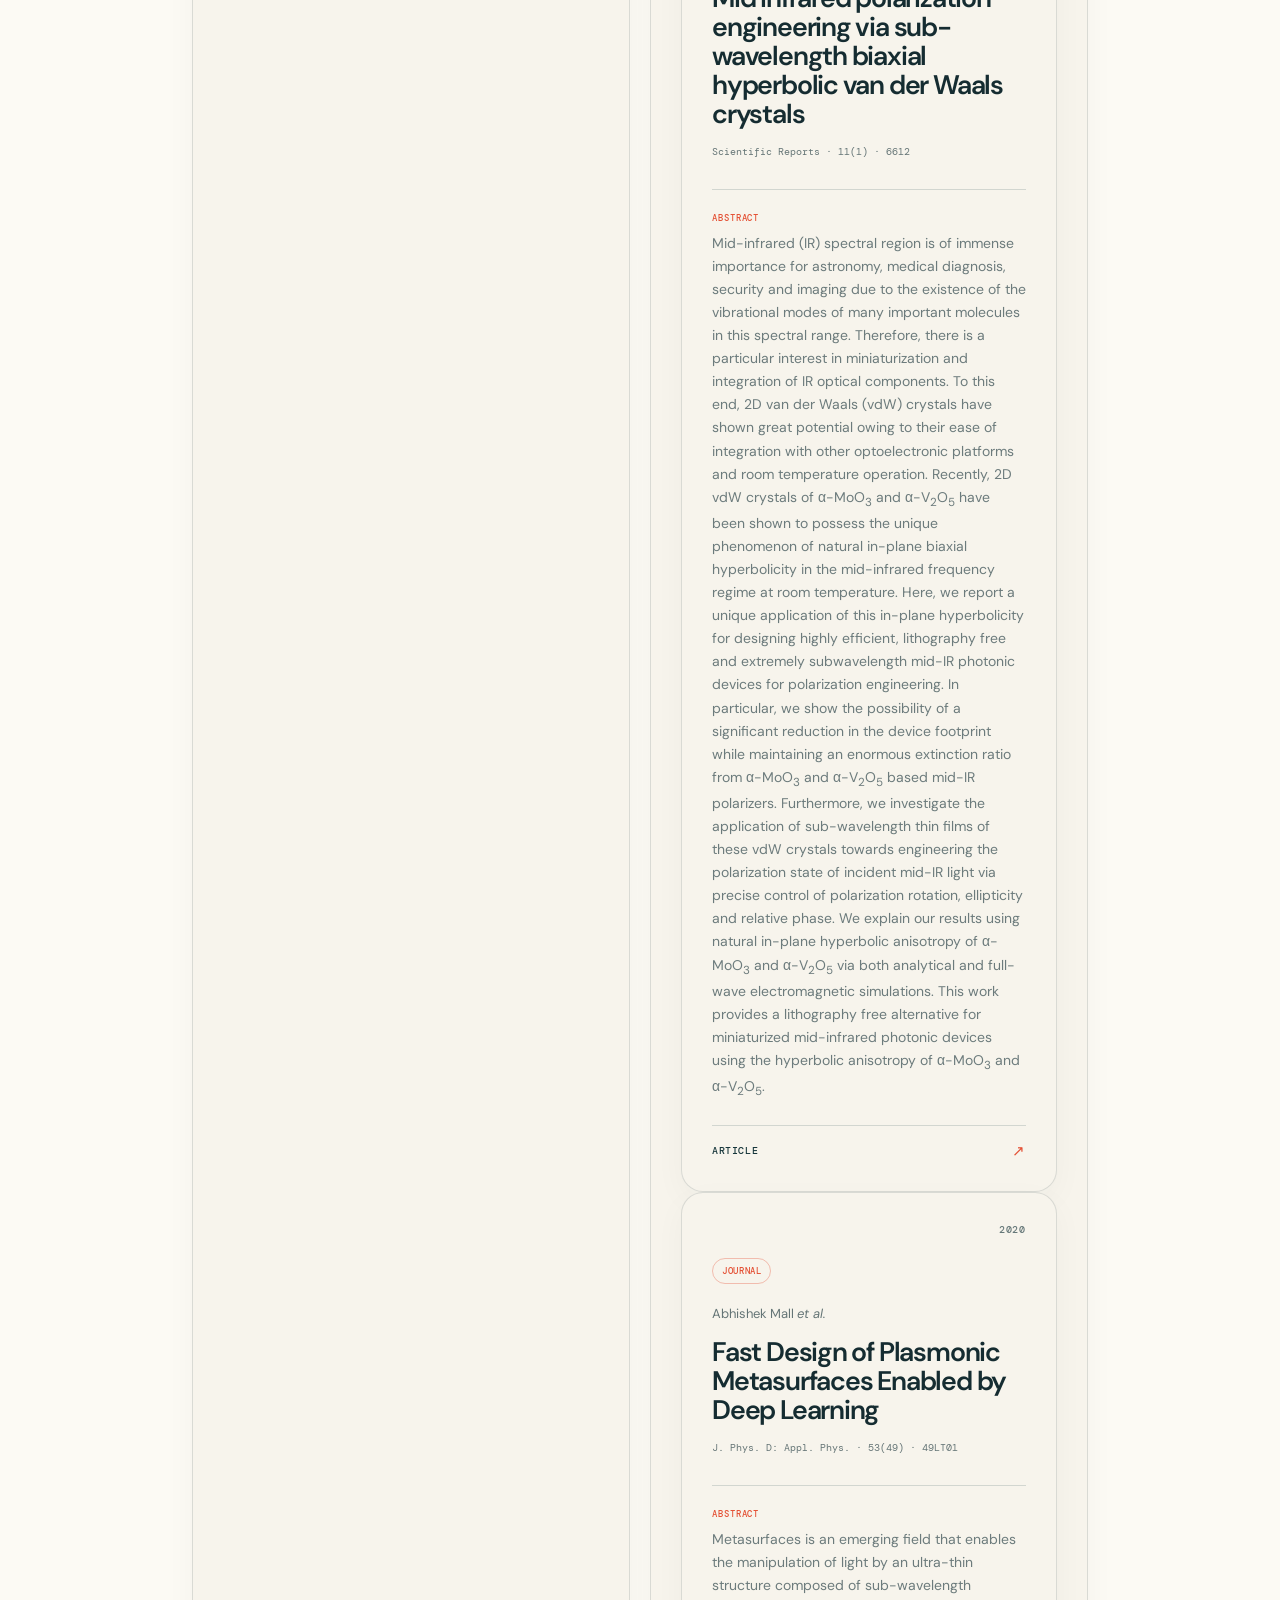
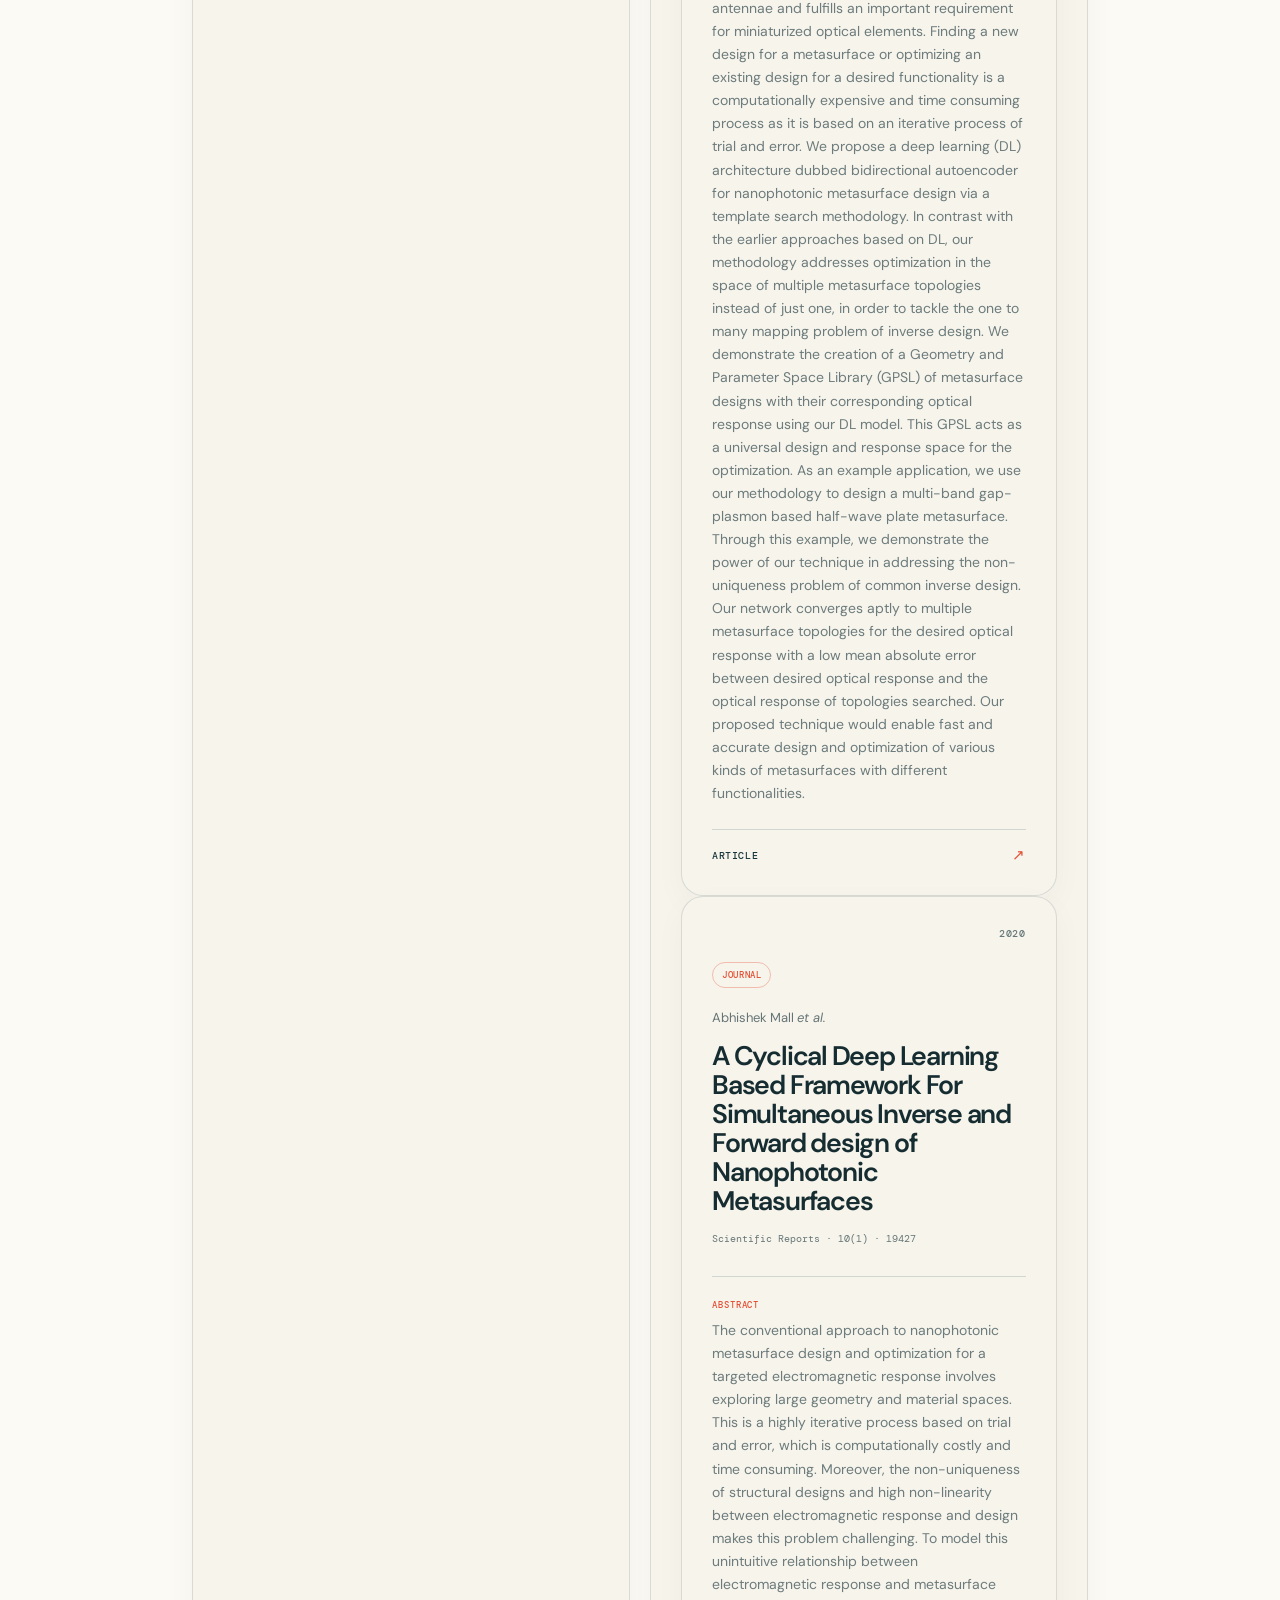
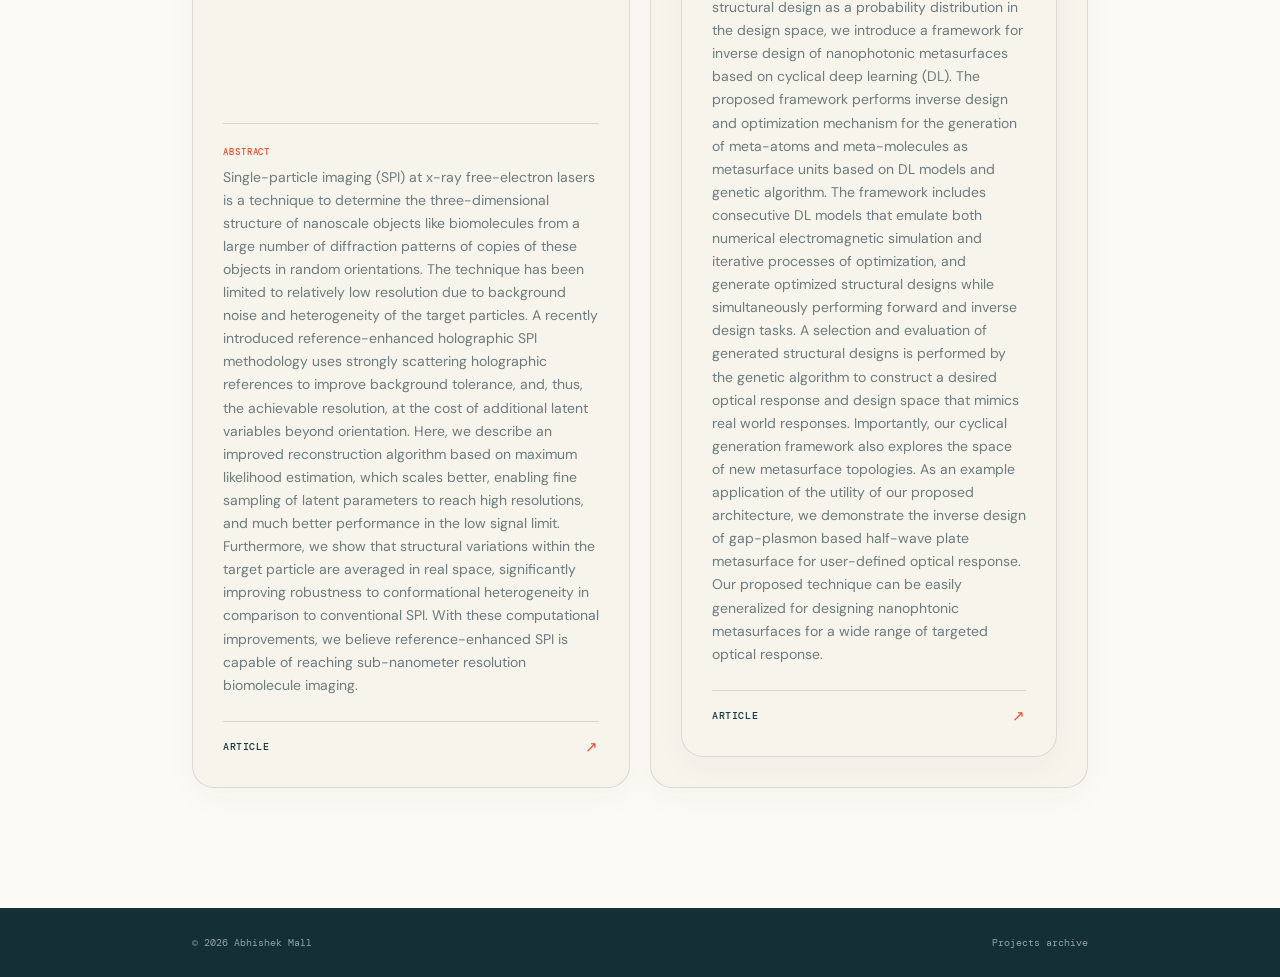
==== commit ad7276f1: "Fix HTML formatting in project.html abstract section" ====
--- a/project.html
+++ b/project.html
@@ -555,7 +555,7 @@
 
           <div class="archive-abstract">
             <span>ABSTRACT</span>
-            The conventional approach to nanophotonic metasurface design and optimization for a targeted electromagnetic response involves exploring large geometry and material spaces. 
+            <p>The conventional approach to nanophotonic metasurface design and optimization for a targeted electromagnetic response involves exploring large geometry and material spaces. 
             This is a highly iterative process based on trial and error, which is computationally costly and time consuming. 
             Moreover, the non-uniqueness of structural designs and high non-linearity between electromagnetic response and design makes this problem challenging. 
             To model this unintuitive relationship between electromagnetic response and metasurface structural design as a probability distribution in the design space, we introduce a framework for inverse design of nanophotonic metasurfaces based on cyclical deep learning (DL). 
@@ -564,7 +564,7 @@
             A selection and evaluation of generated structural designs is performed by the genetic algorithm to construct a desired optical response and design space that mimics real world responses. 
             Importantly, our cyclical generation framework also explores the space of new metasurface topologies. As an example application of the utility of our proposed architecture, 
             we demonstrate the inverse design of gap-plasmon based half-wave plate metasurface for user-defined optical response. 
-            Our proposed technique can be easily generalized for designing nanophtonic metasurfaces for a wide range of targeted optical response.
+            Our proposed technique can be easily generalized for designing nanophtonic metasurfaces for a wide range of targeted optical response.</p>
           </div>
 
           <a class="archive-article-link" href="https://www.nature.com/articles/s41598-020-76400-y" target="_blank" rel="noopener">
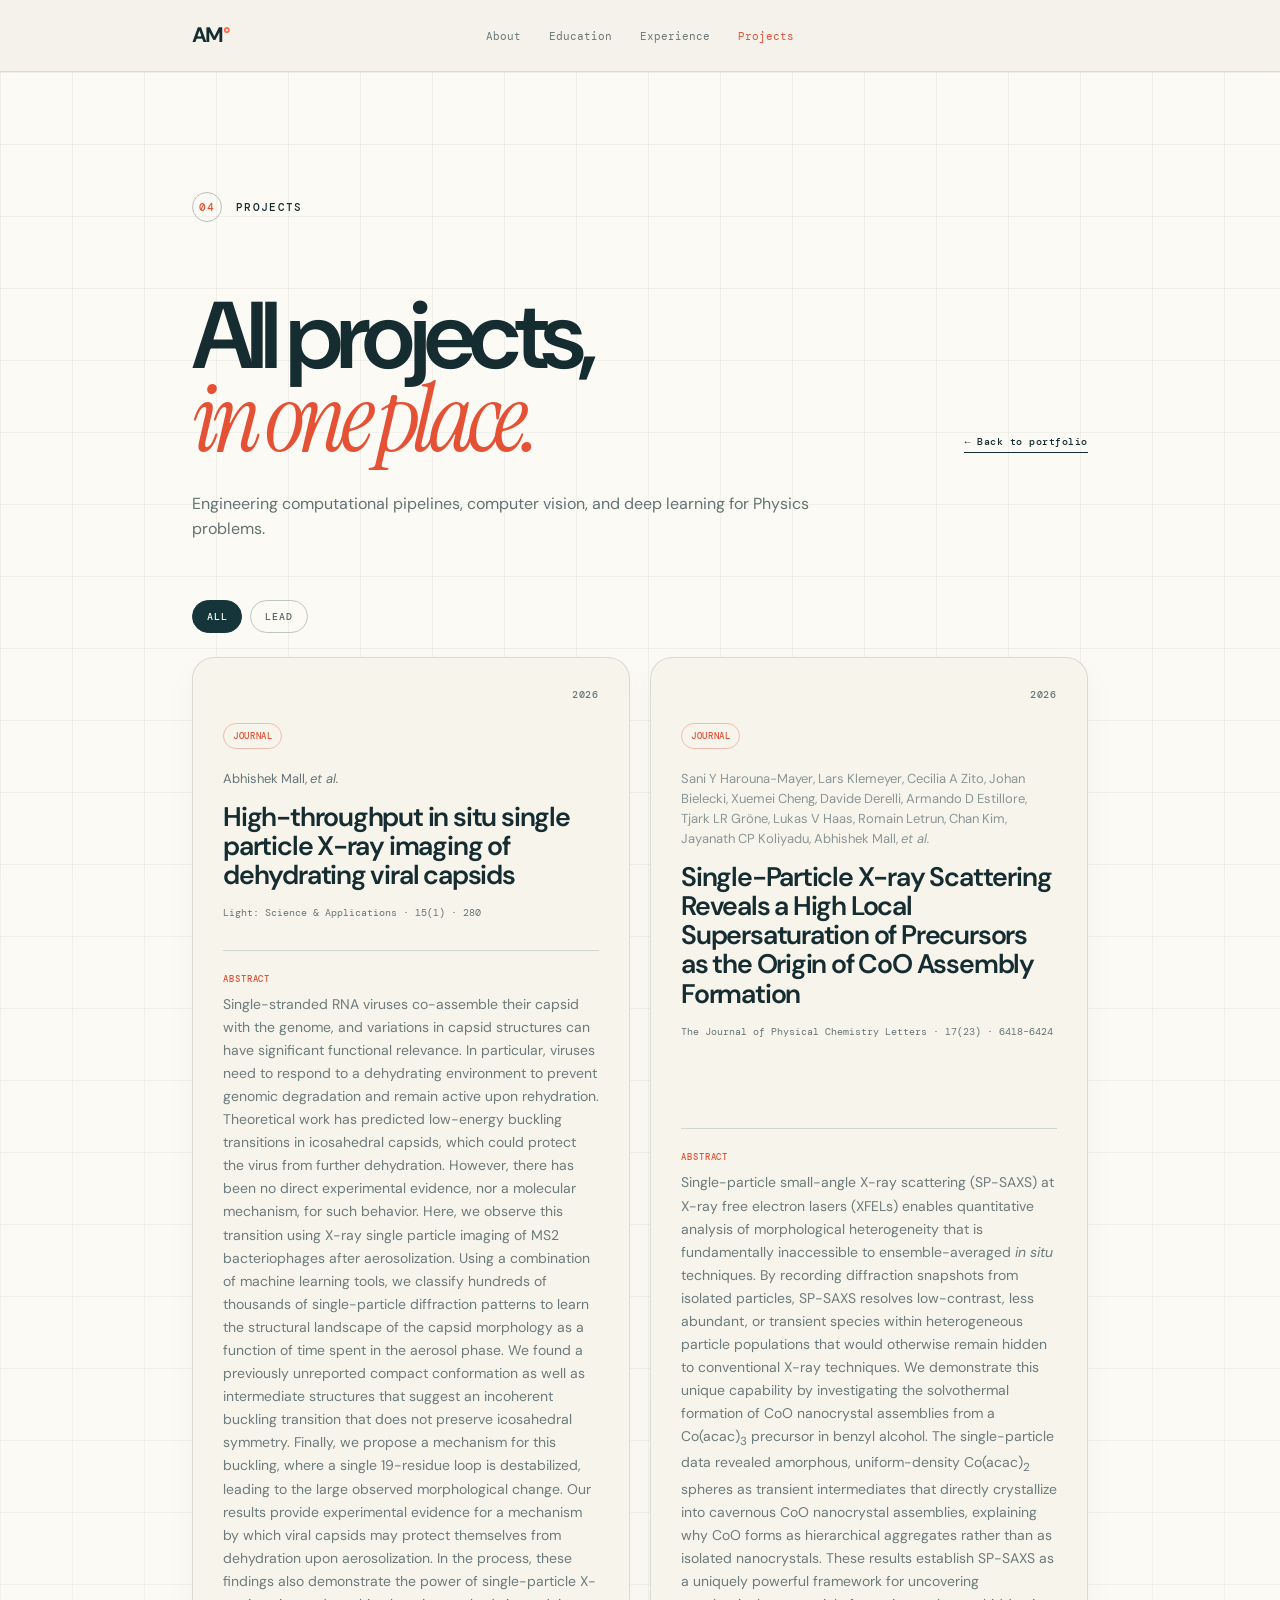
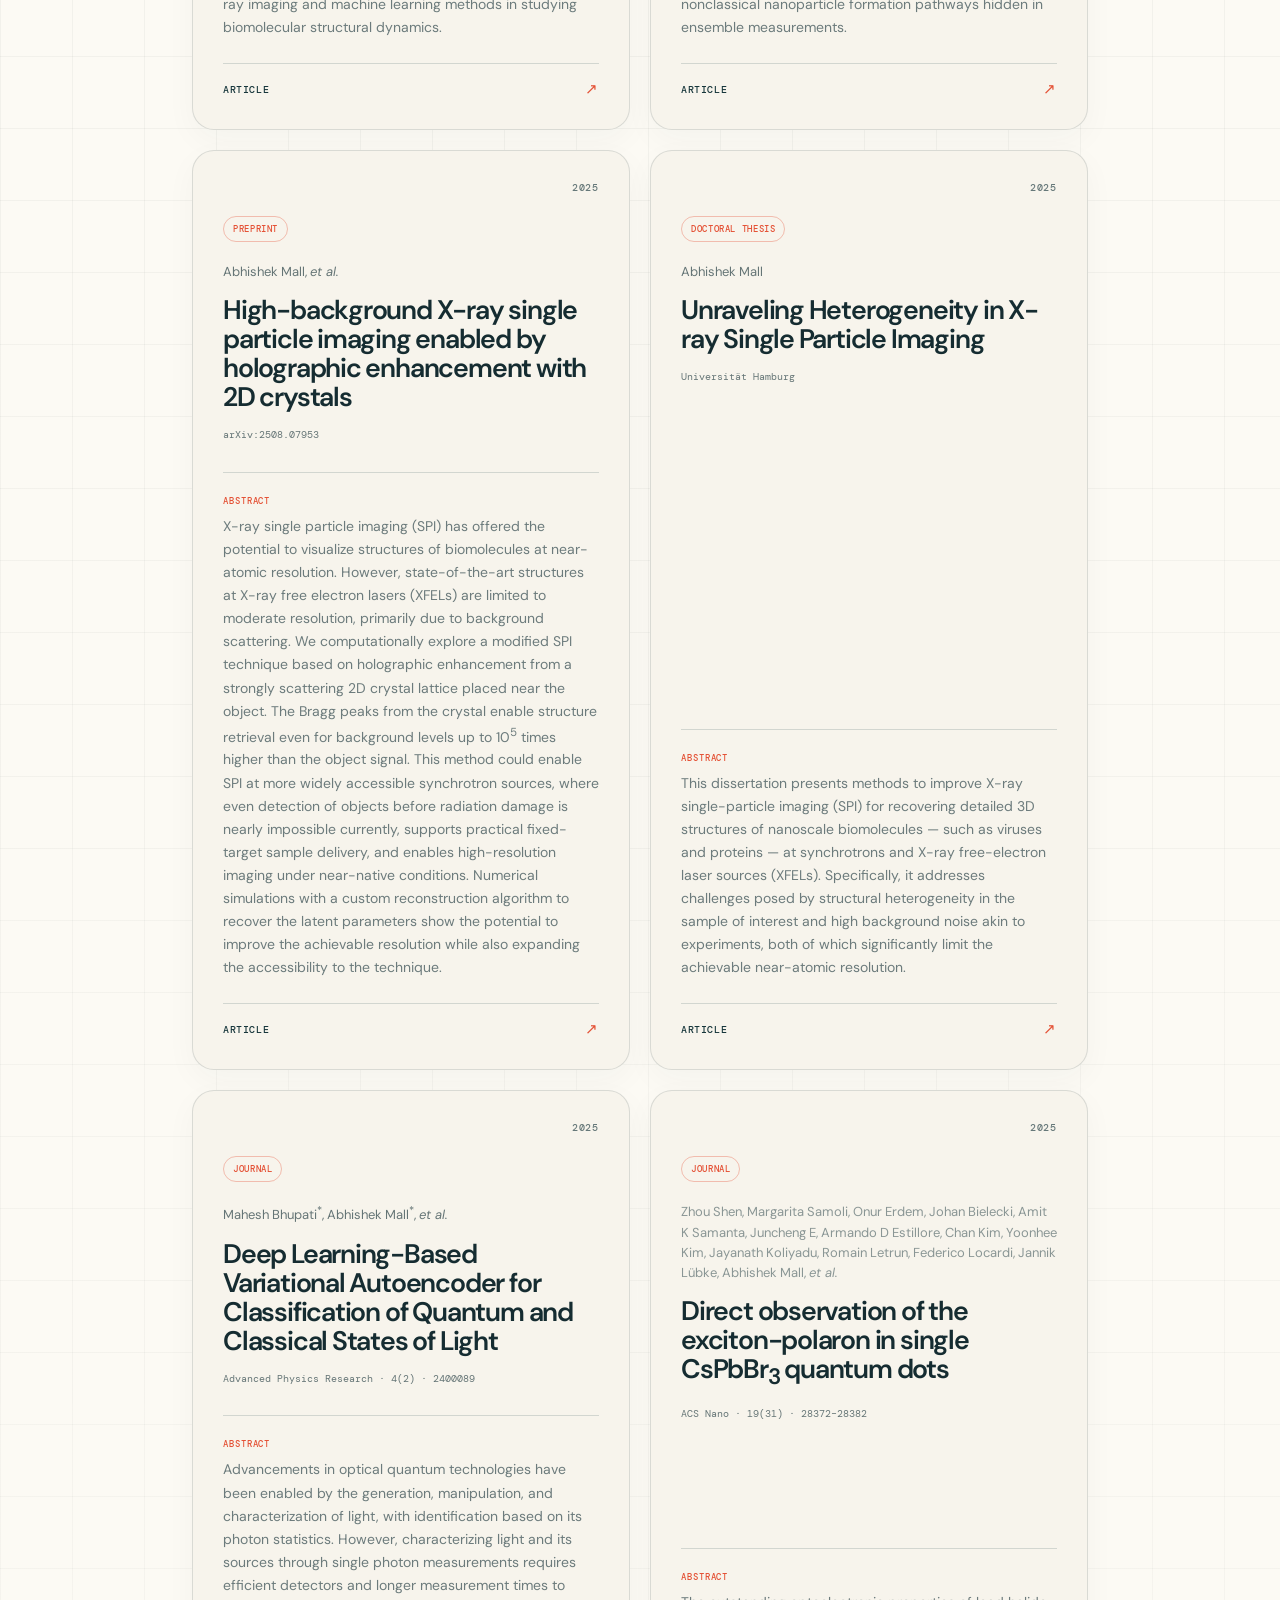
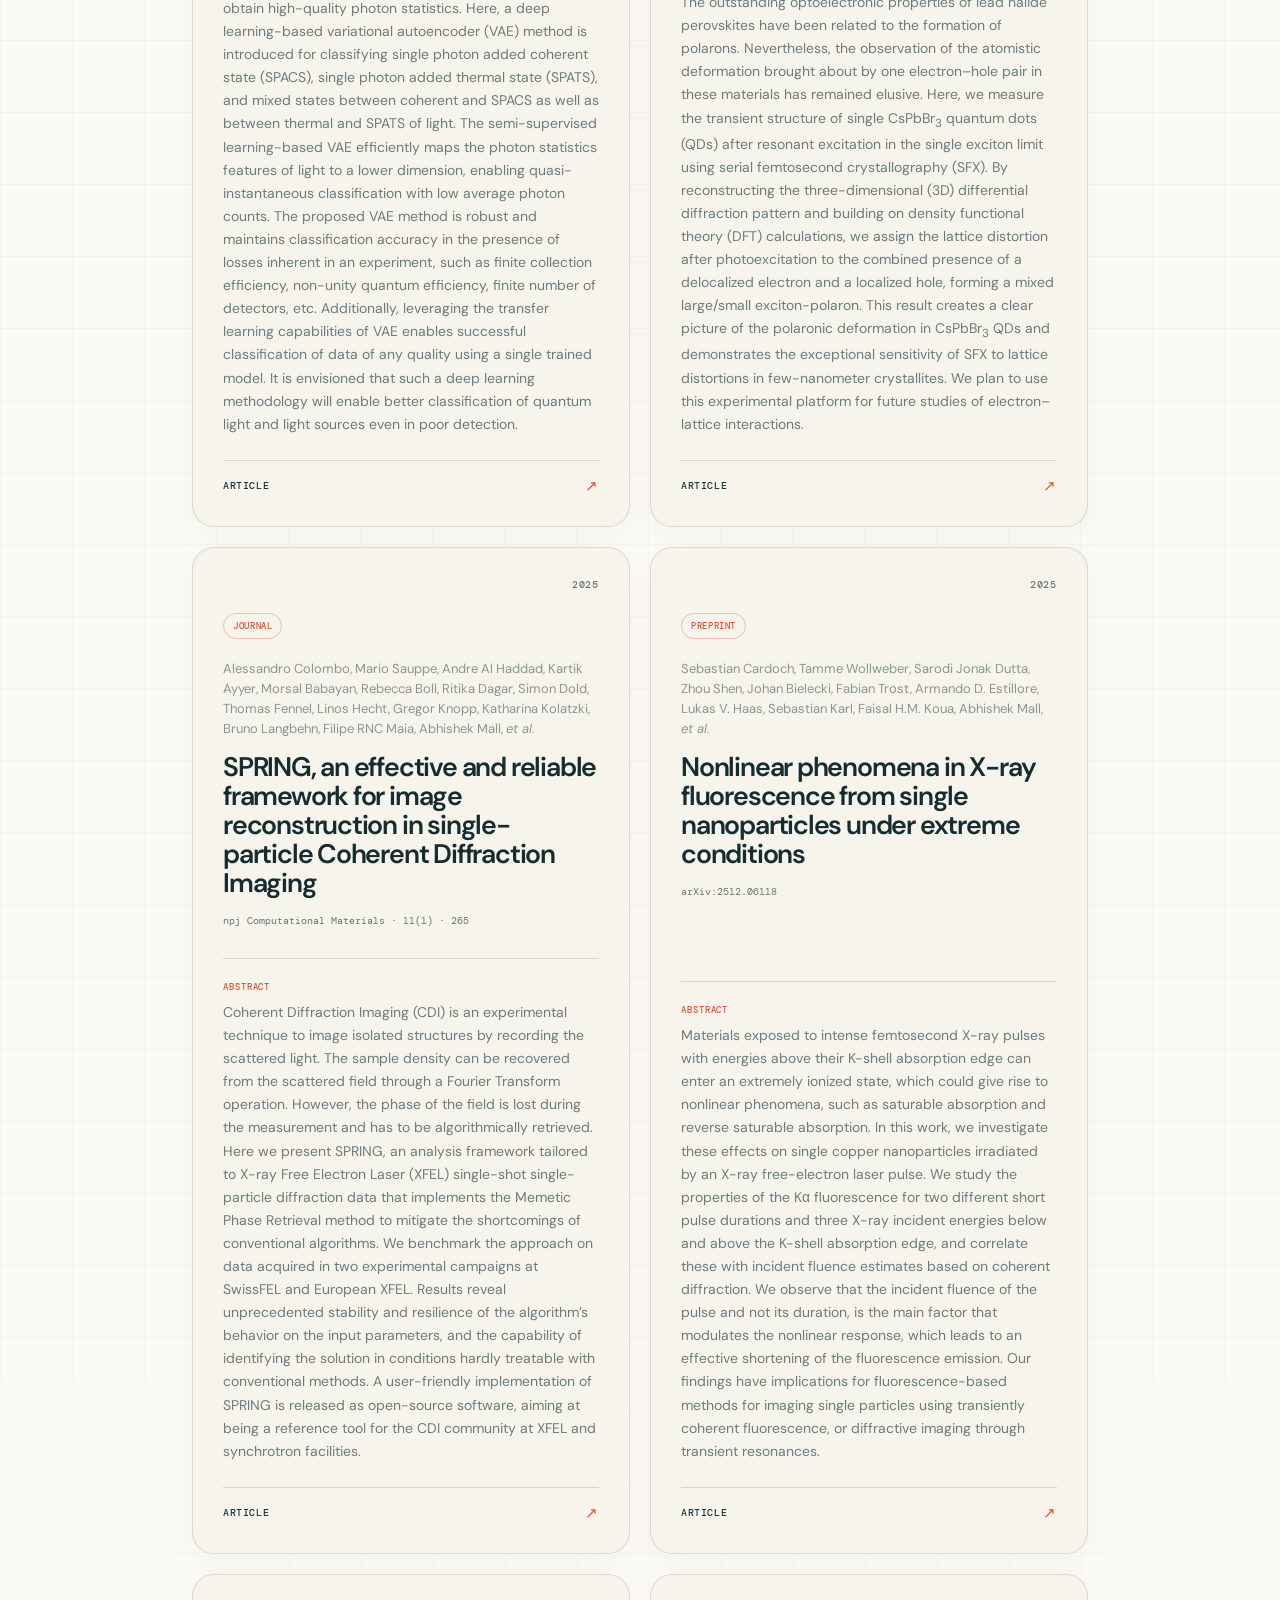
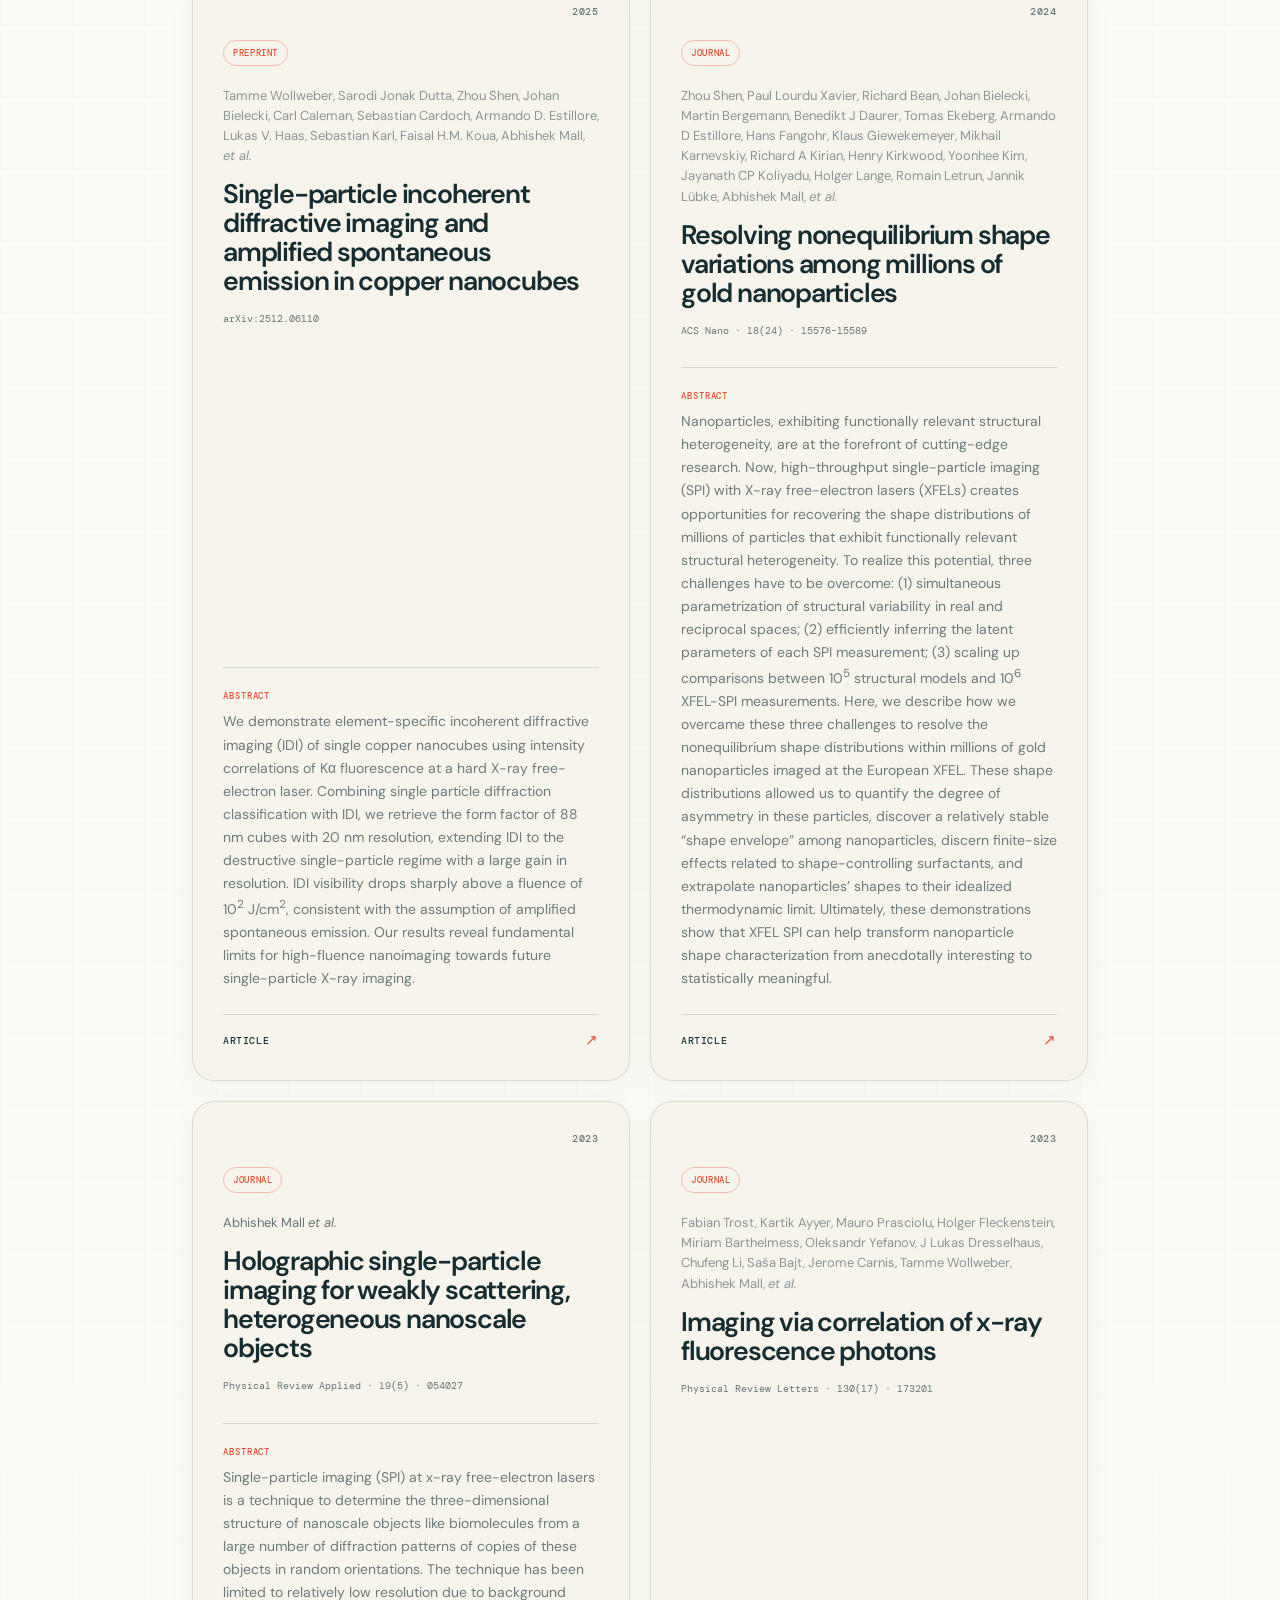
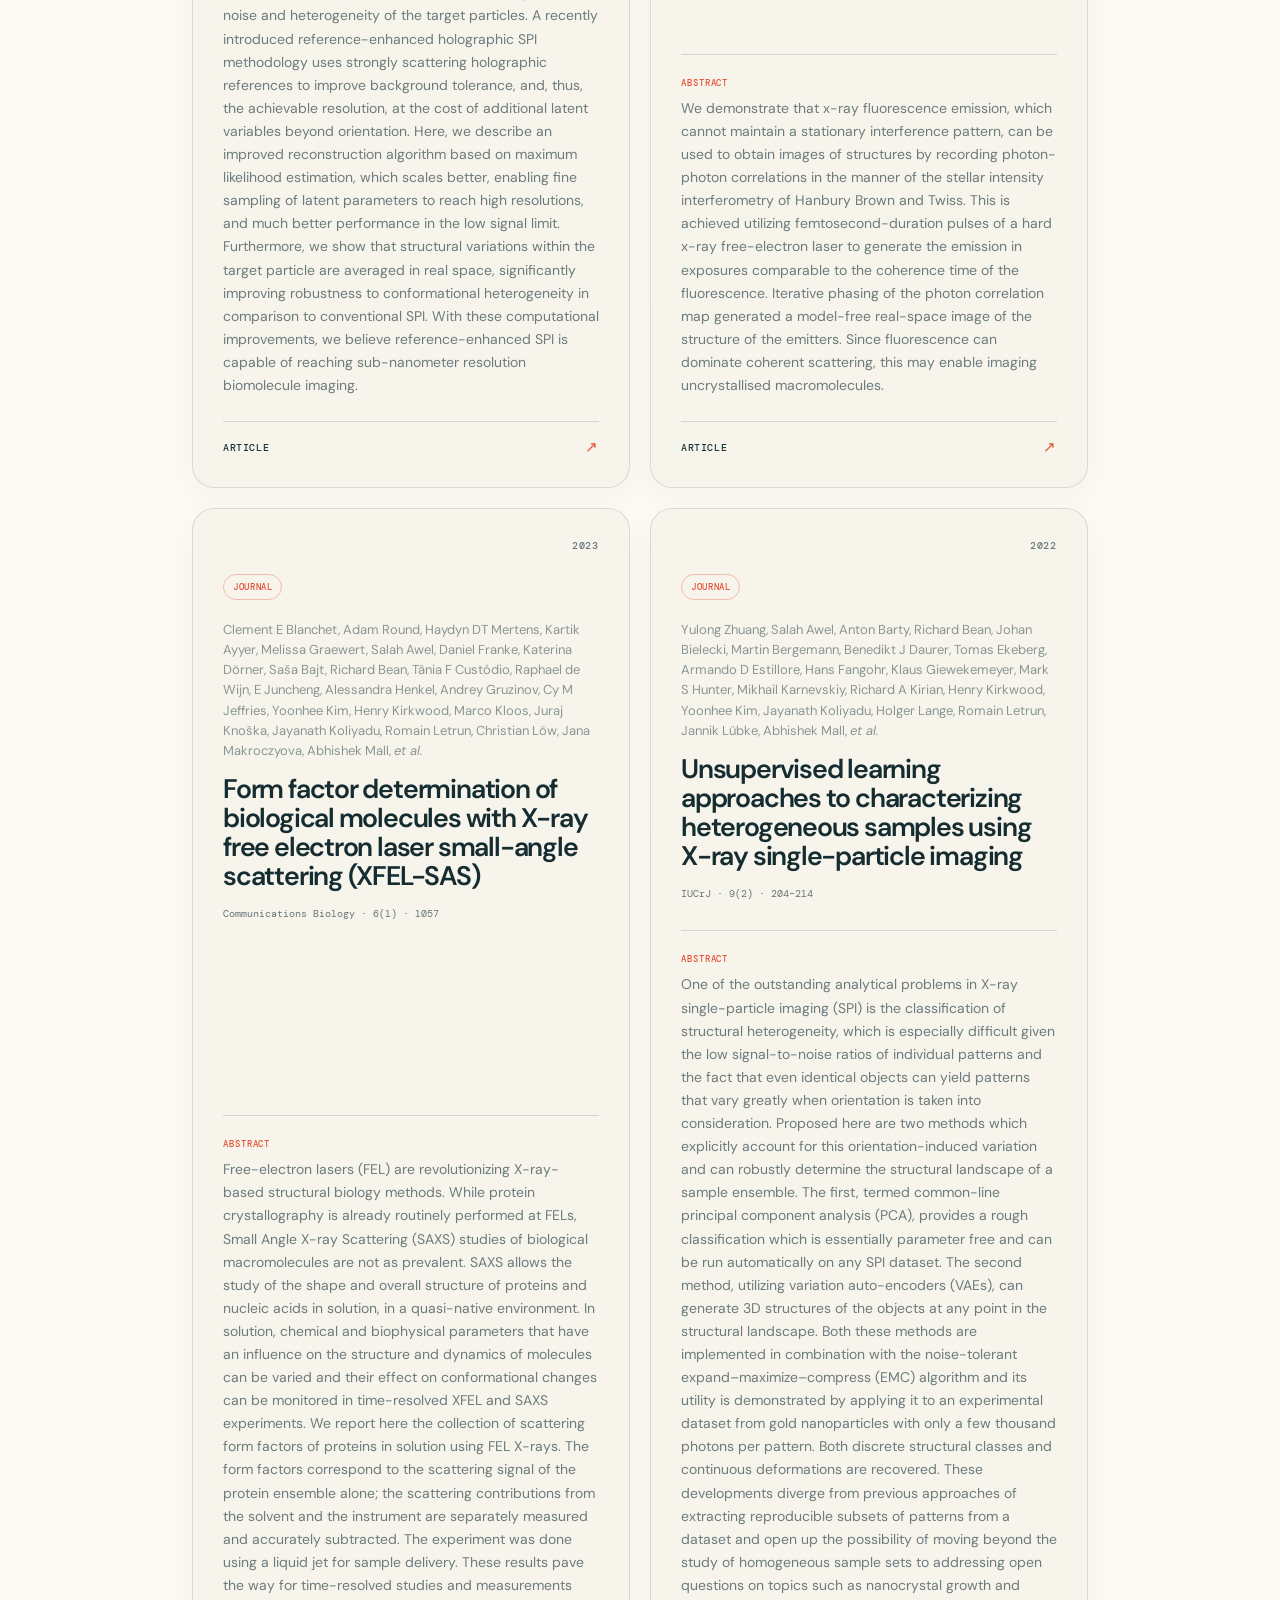
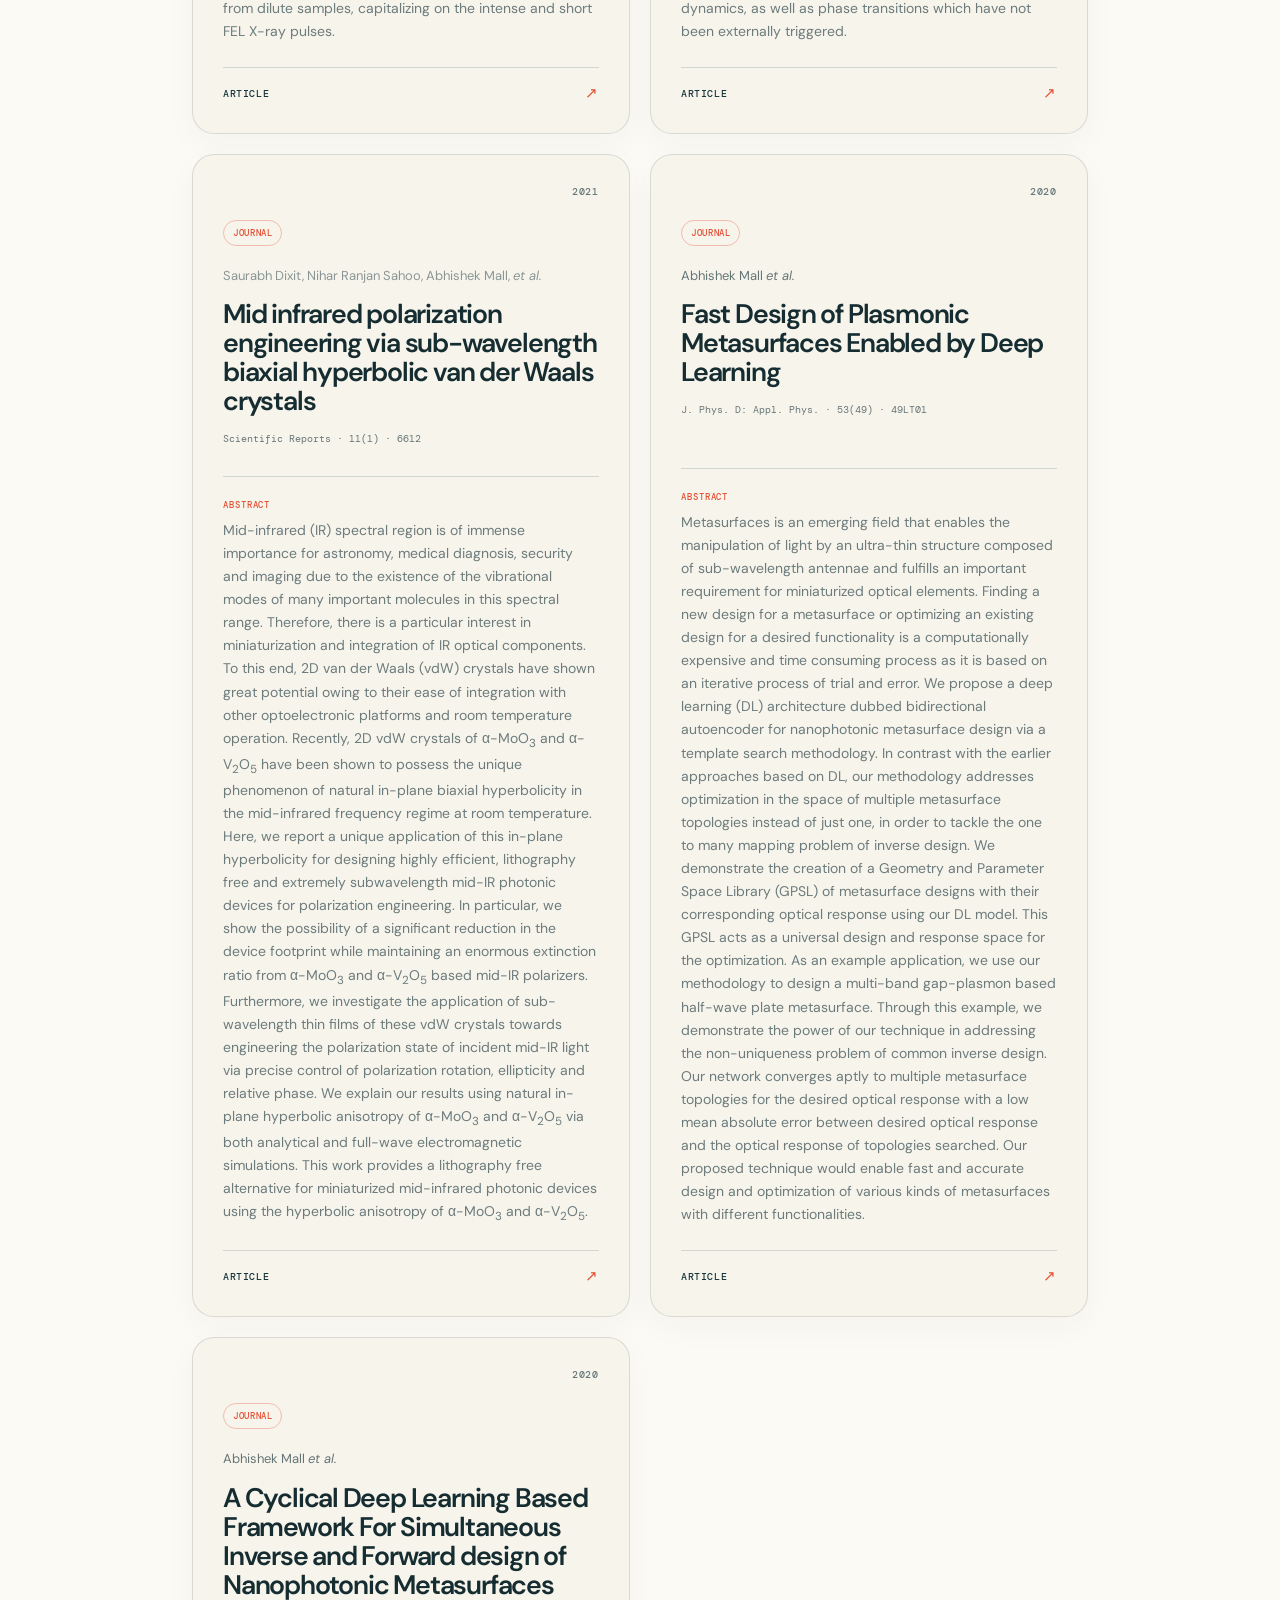
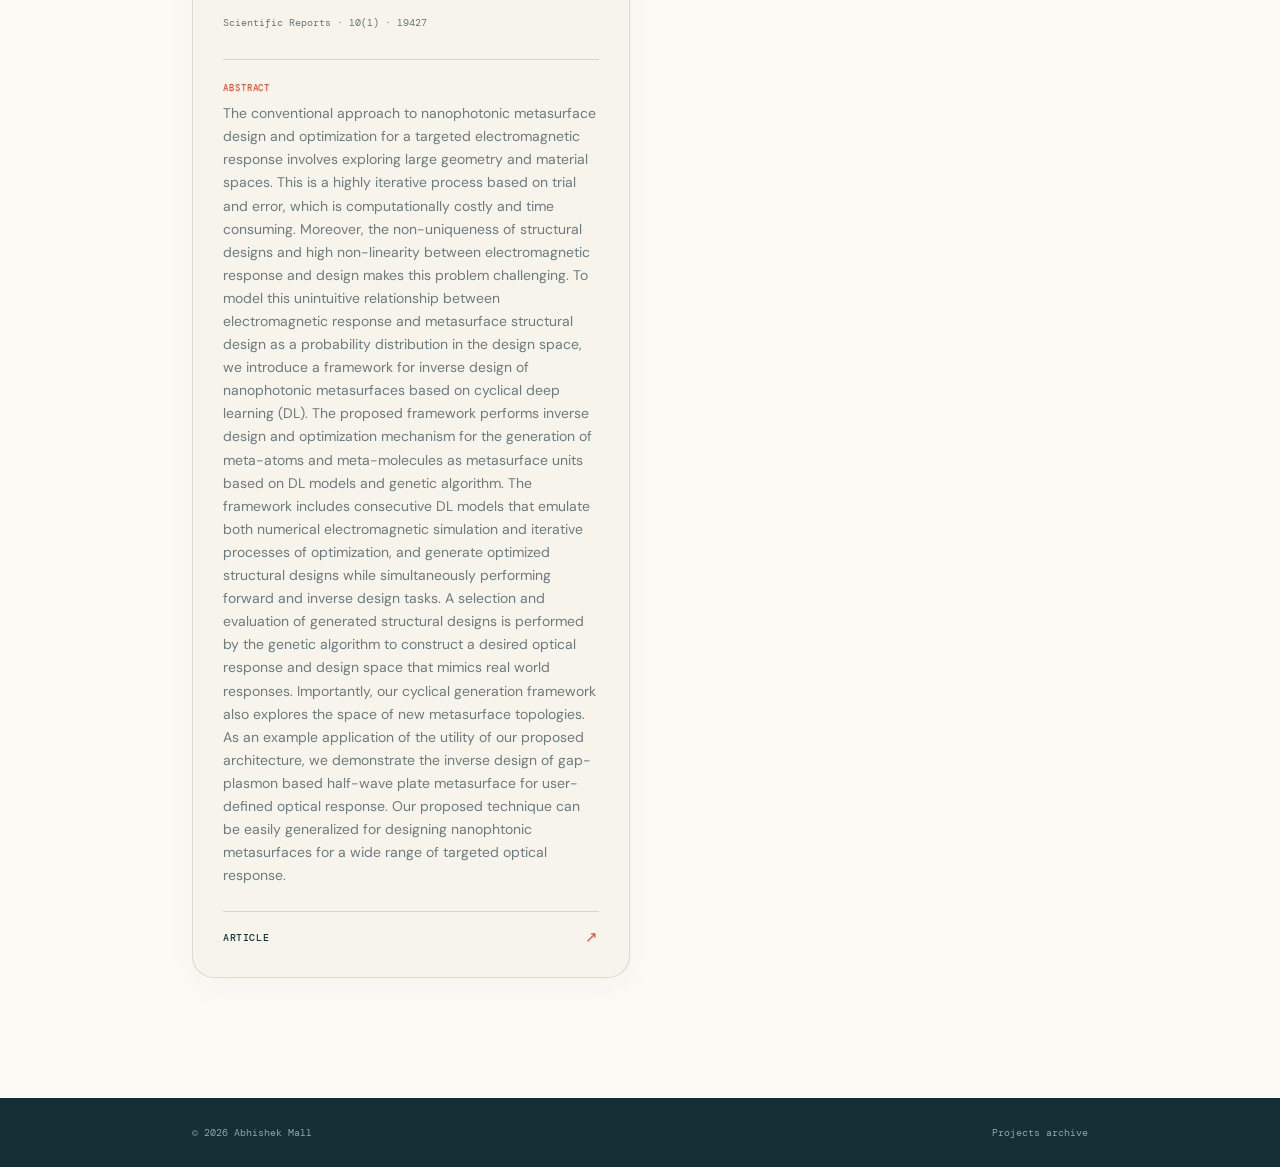
==== commit a356c539: "Add files via upload" ====
--- a/project.html
+++ b/project.html
@@ -375,11 +375,6 @@
           </a>
         </article>
 
-        <article class="archive-card" data-lead="true" id="project-14">
-          <div class="archive-card-top">
-            <span class="archive-year">2023</span>
-          </div>
-
         <article class="archive-card" data-lead="false" id="project-15">
           <div class="archive-card-top">
             <span class="archive-year">2023</span>
@@ -584,4 +579,4 @@
     <script src="js/navigation.js"></script>
     <script src="js/project-sort.js"></script>
 </body>
-</html>
+</html>
--- a/css/projects.css
+++ b/css/projects.css
@@ -536,3 +536,54 @@
     transition: none;
   }
 }
+
+/* =========================================================
+   PROJECT ARCHIVE — HEADING REFINEMENT
+========================================================= */
+
+.all-projects-head {
+  display: flex;
+  justify-content: space-between;
+  align-items: flex-end;
+  gap: clamp(32px, 6vw, 90px);
+  margin-bottom: 30px;
+}
+
+.all-projects-head h2 {
+  margin: 0;
+  max-width: 820px;
+  font-size: clamp(64px, 7.4vw, 108px);
+  line-height: .88;
+  letter-spacing: -.07em;
+  font-weight: 600;
+}
+
+.all-projects-head h2 em {
+  color: #e45135;
+  font-weight: 400;
+}
+
+.all-projects-head > a {
+  flex: 0 0 auto;
+  margin-bottom: 8px;
+  font: 500 10px "DM Mono", monospace;
+  letter-spacing: .05em;
+  border-bottom: 1px solid currentColor;
+  padding-bottom: 4px;
+}
+
+@media (max-width: 700px) {
+  .all-projects-head {
+    display: block;
+  }
+
+  .all-projects-head h2 {
+    font-size: clamp(52px, 15vw, 72px);
+  }
+
+  .all-projects-head > a {
+    display: inline-block;
+    margin-top: 28px;
+    margin-bottom: 0;
+  }
+}
